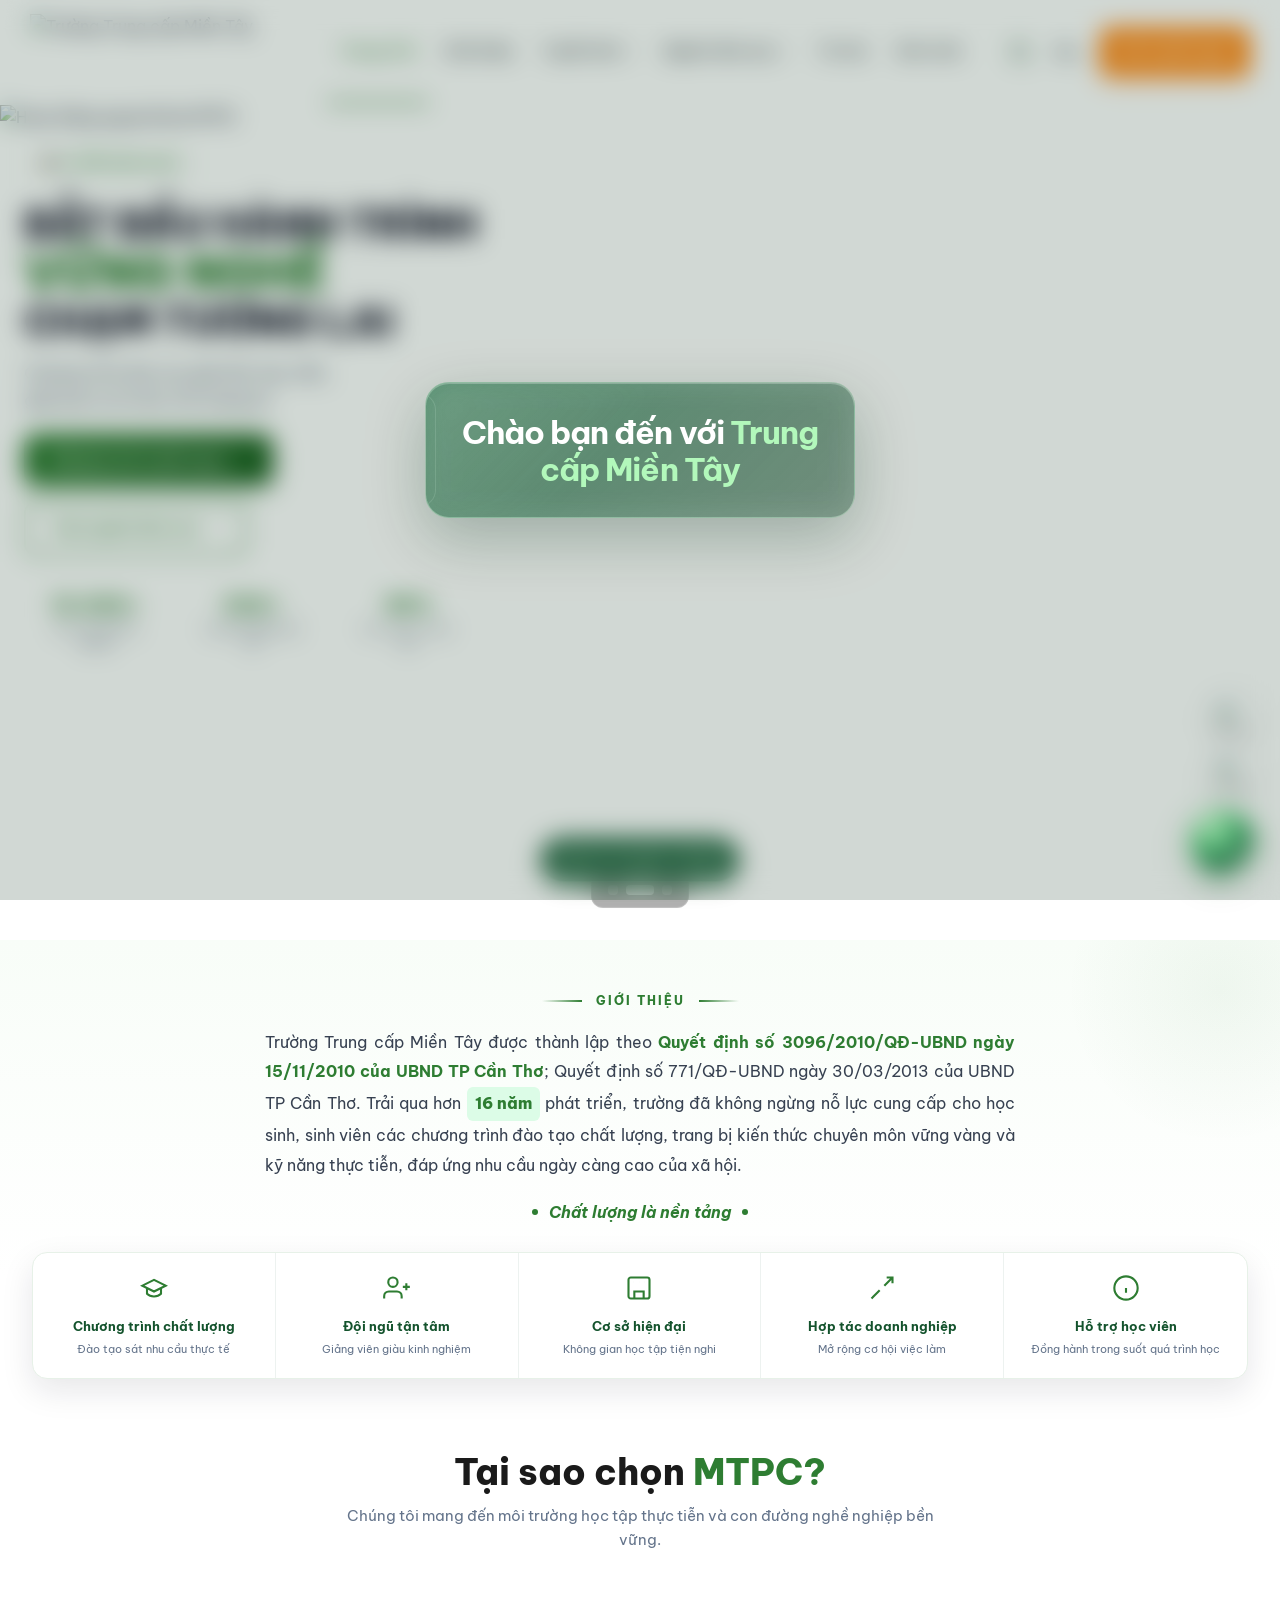
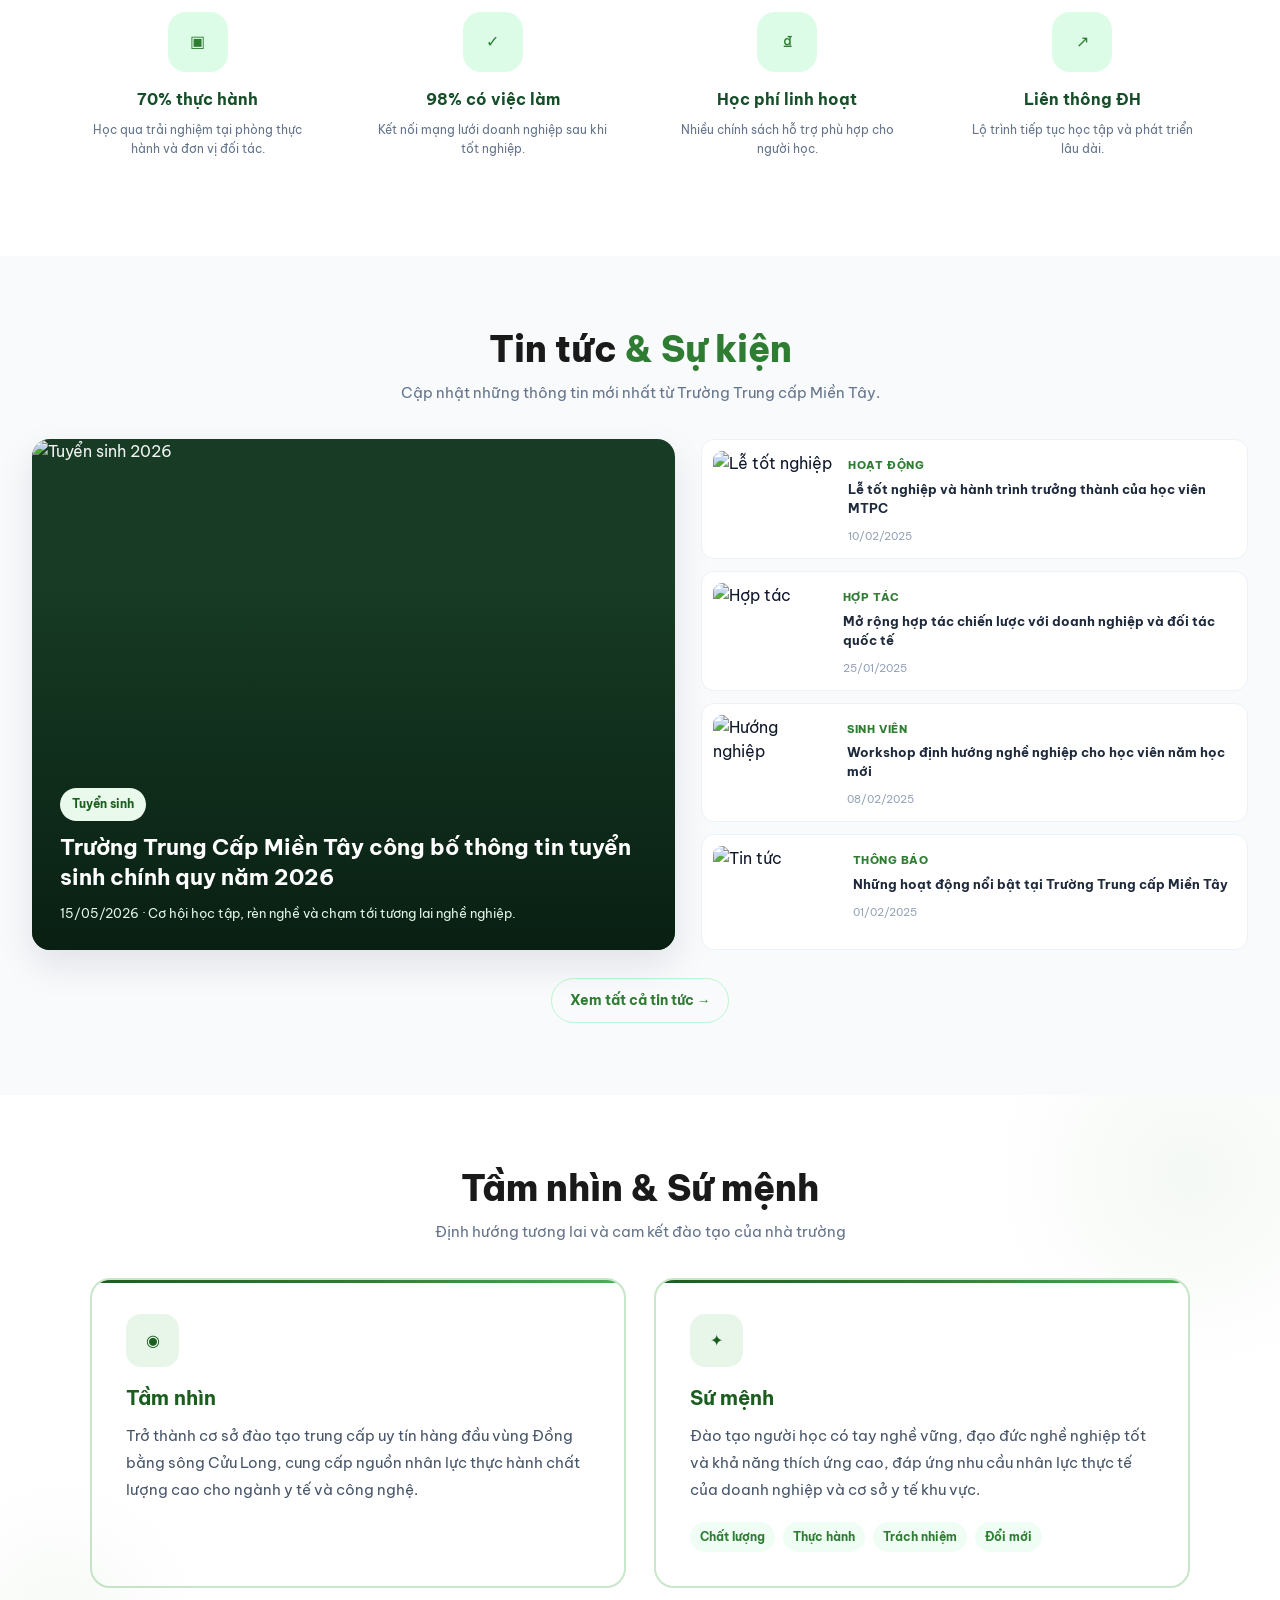
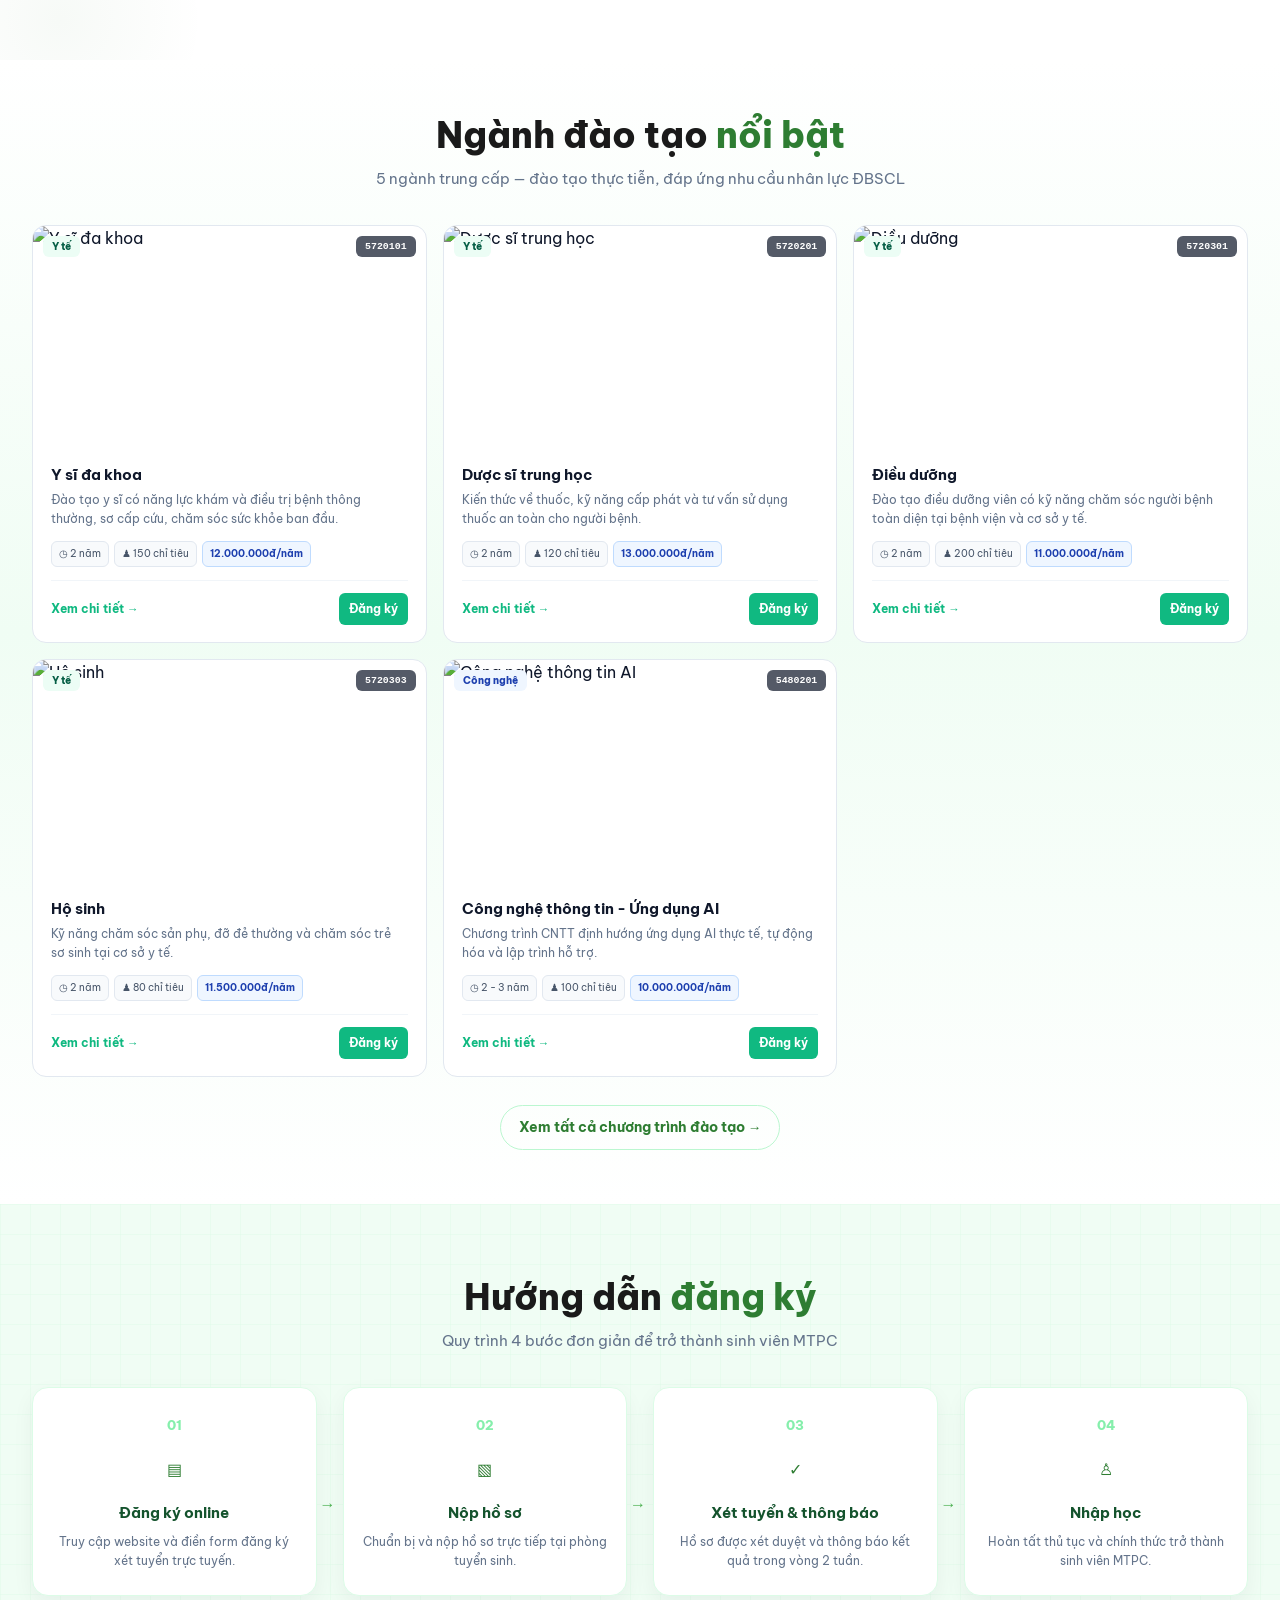
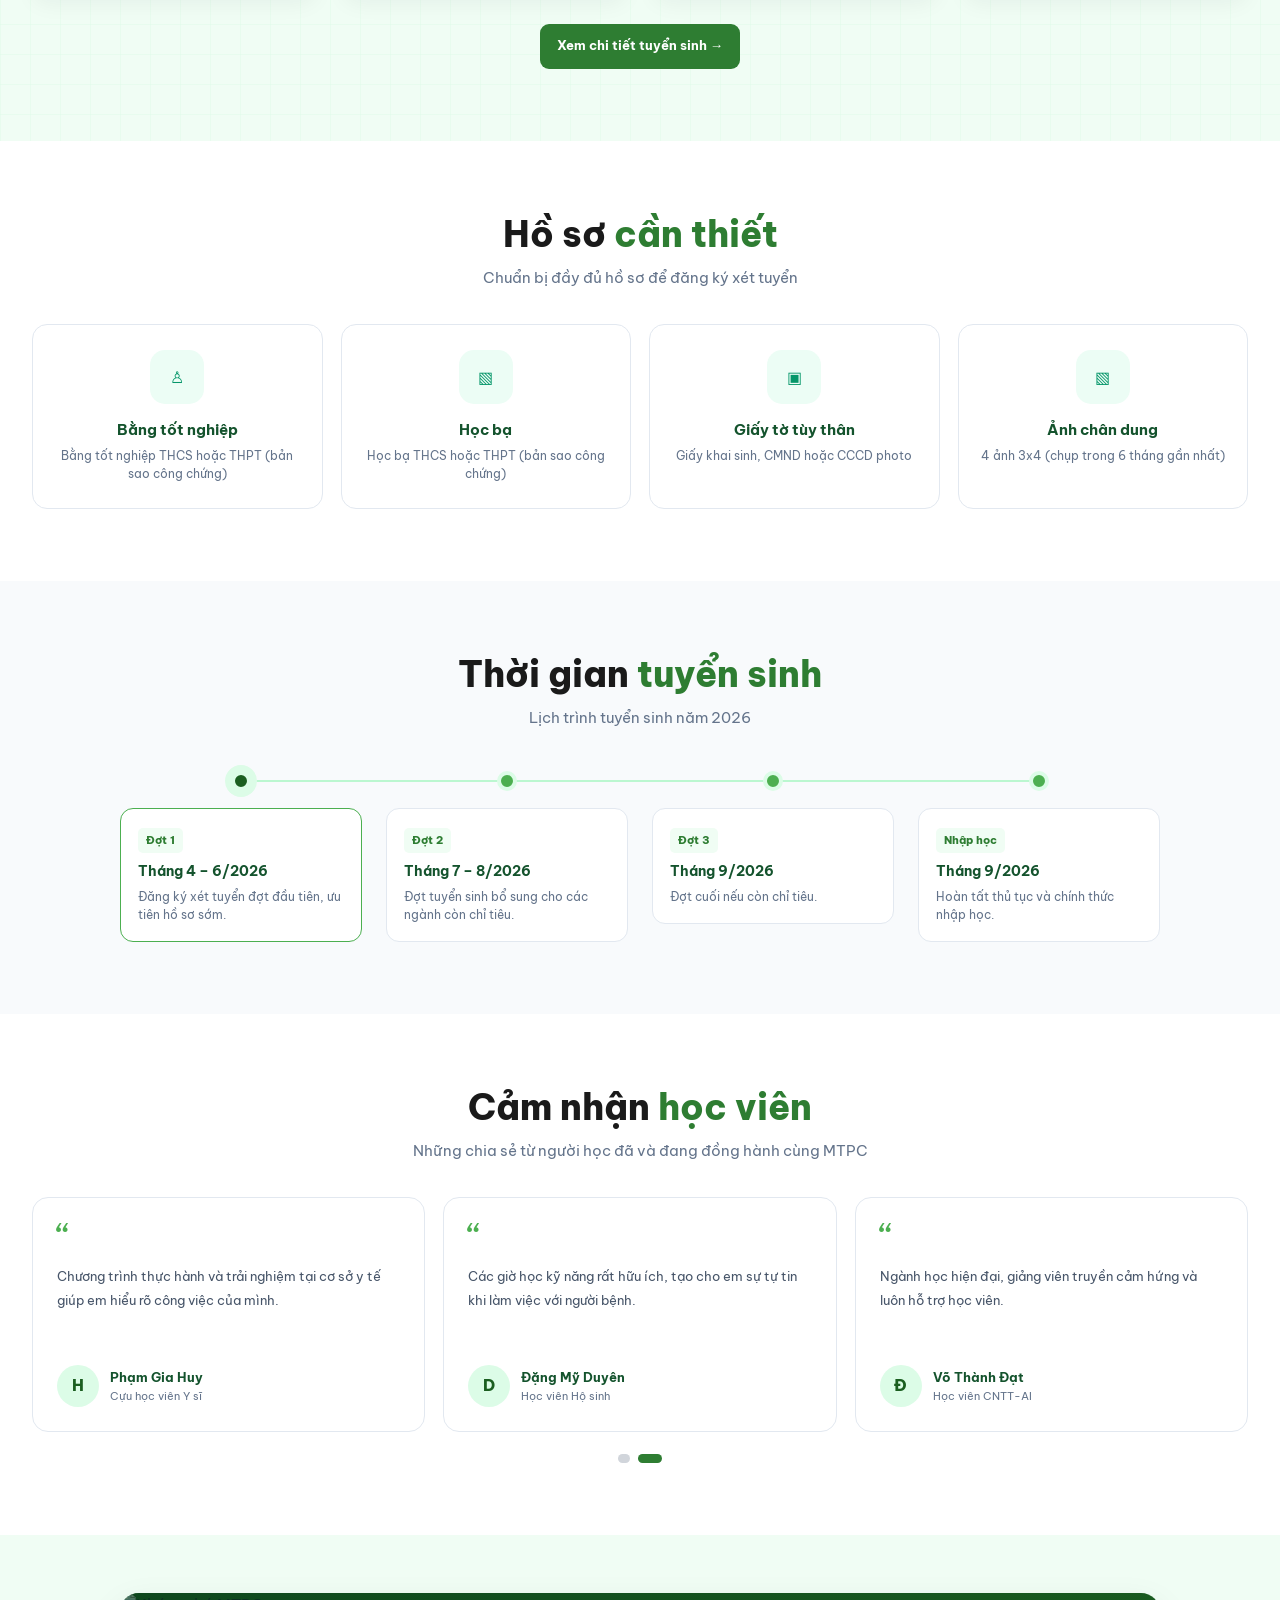
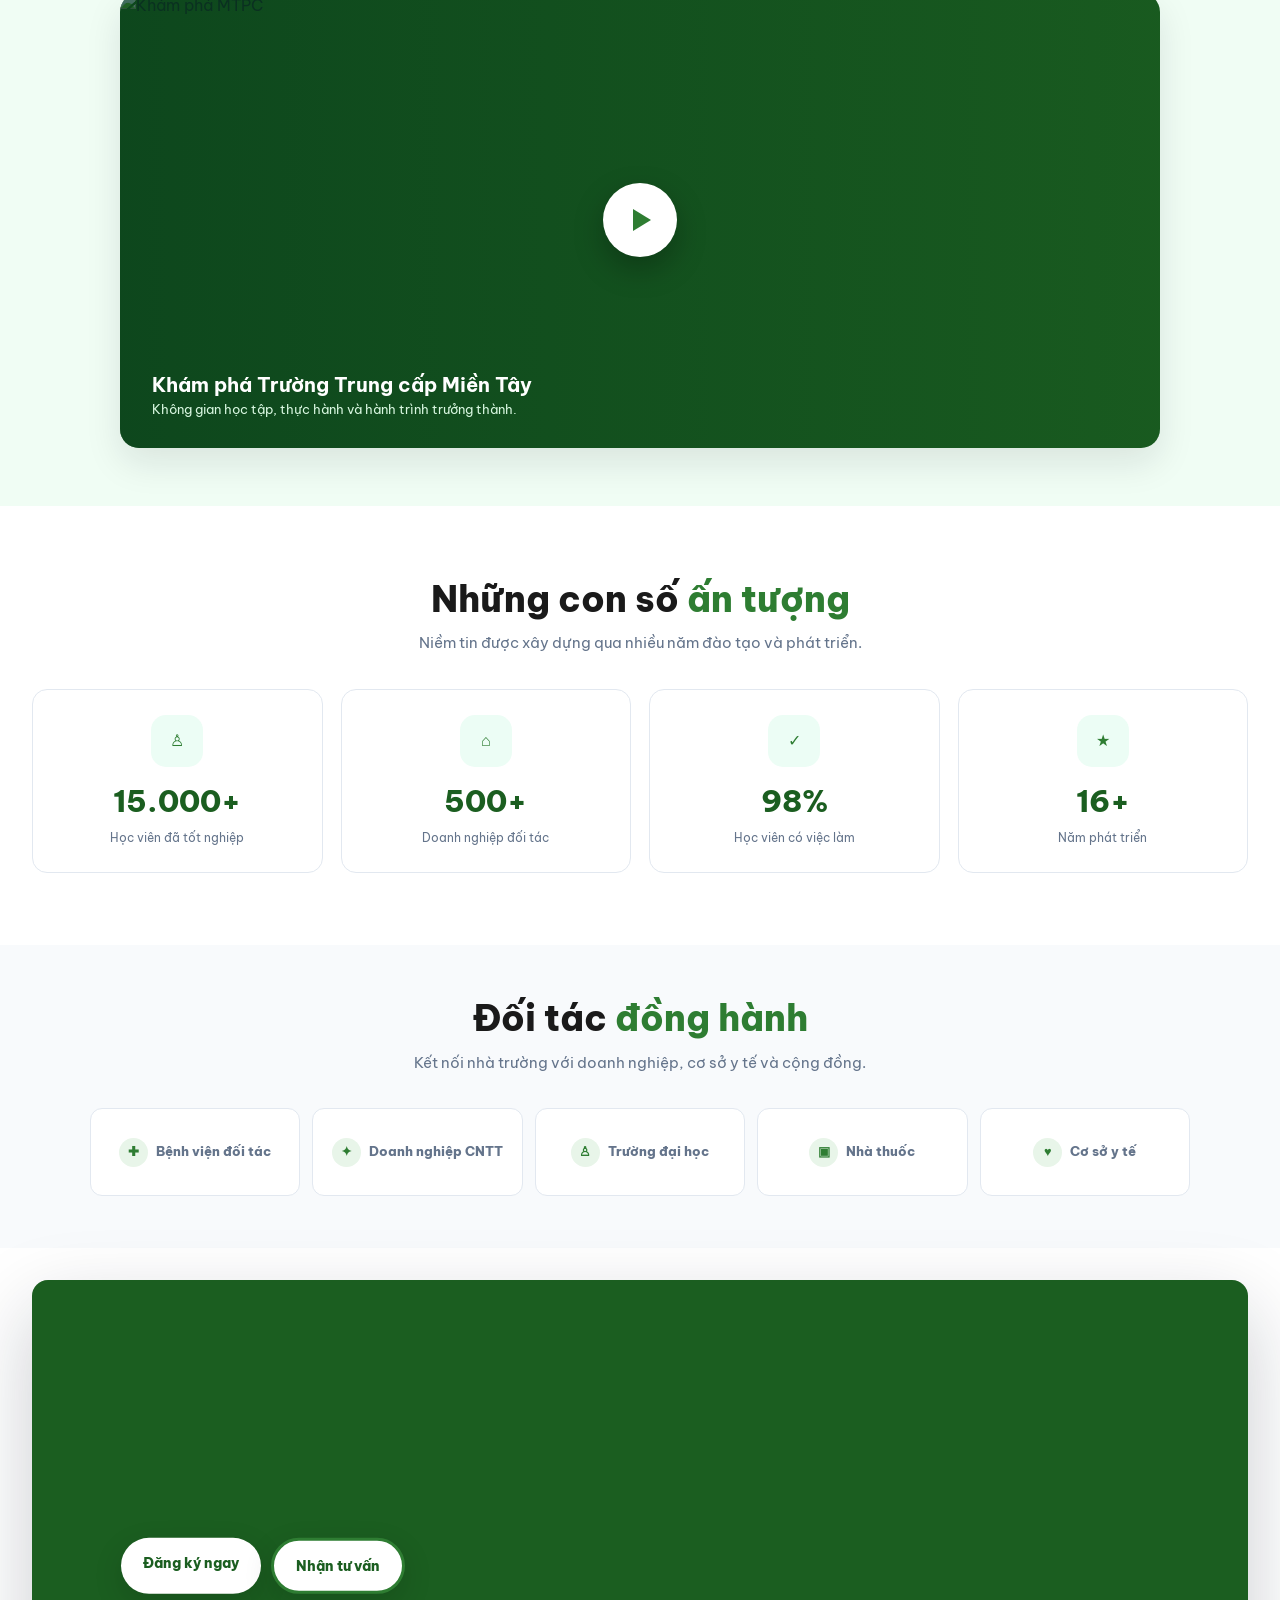
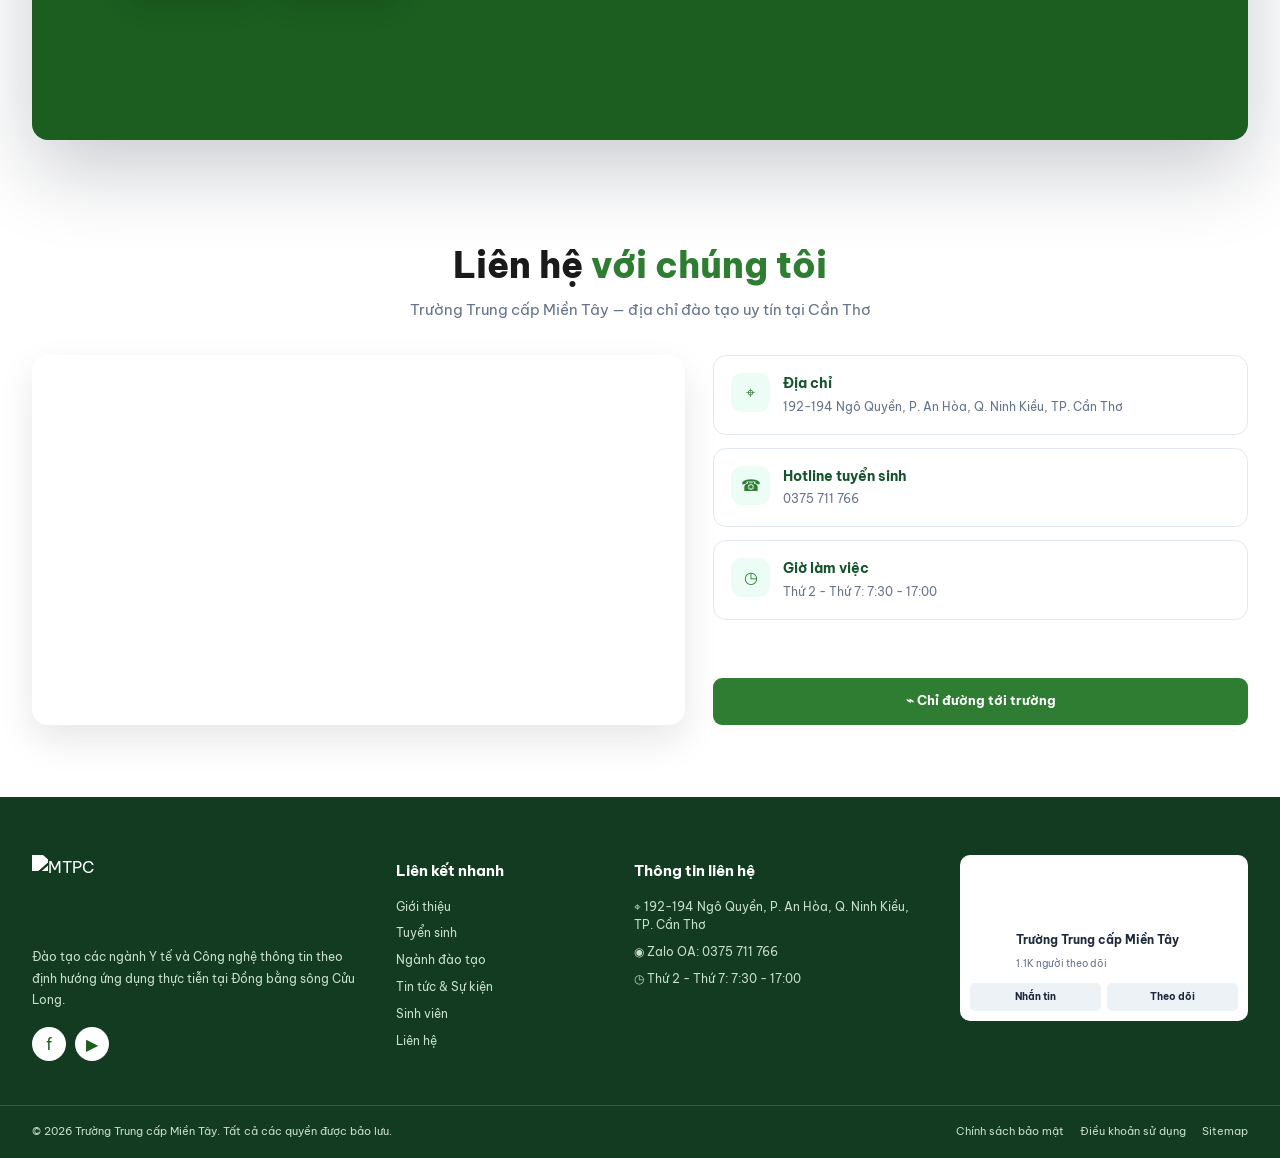
==== index.html @ d987d779 "Refine agent and admin voice orbs" ====
<!doctype html>
<html lang="vi">
<head>
  <meta charset="utf-8">
  <meta name="viewport" content="width=device-width, initial-scale=1">
  <meta name="description" content="Trường Trung cấp Miền Tây - MTPC">
  <title>Trường Trung cấp Miền Tây - MTPC</title>
  <link rel="preconnect" href="https://fonts.googleapis.com">
  <link rel="preconnect" href="https://fonts.gstatic.com" crossorigin>
  <link href="https://fonts.googleapis.com/css2?family=Be+Vietnam+Pro:wght@400;500;600;700;800&family=DM+Sans:wght@400;500;600;700&display=swap" rel="stylesheet">
  <style>
    :root{--primary-green:#2e7d32;--primary-green-dark:#1b5e20;--green-light:#4caf50;--green-pale:#f0fdf4;--orange:#ff8b19;--ink:#0f172a;--text:#334155;--gray:#64748b;--line:#e2e8f0;--white:#fff;--container:1300px;--shadow:0 15px 36px rgba(15,23,42,.10)}
    *{box-sizing:border-box}html{scroll-behavior:smooth}body{margin:0;background:#fff;color:var(--ink);font-family:"Be Vietnam Pro",Arial,sans-serif;line-height:1.55}button,input{font:inherit}button{cursor:pointer}a{color:inherit;text-decoration:none}img{display:block;max-width:100%}.container{max-width:var(--container);width:calc(100% - 64px);margin:auto}.section{padding:72px 0}.section-head{text-align:center;margin:0 auto 34px}.section-head h2{font-size:clamp(1.7rem,3vw,2.25rem);line-height:1.2;margin:0;color:#1a1a1a;font-weight:800}.section-head h2 span{color:var(--primary-green)}.section-head p{margin:10px auto 0;color:var(--gray);font-size:.96rem;max-width:600px}.icon{width:22px;height:22px;display:inline-block;vertical-align:middle}.pill{display:inline-flex;align-items:center;gap:7px;border-radius:999px;font-size:.76rem;font-weight:700;padding:7px 12px}.btn{display:inline-flex;align-items:center;justify-content:center;gap:8px;border:0;border-radius:10px;padding:13px 19px;font-weight:700;transition:.2s}.btn:hover{transform:translateY(-2px)}.btn-primary{background:var(--orange);color:#fff;box-shadow:0 8px 20px rgba(255,139,25,.28)}.btn-white{background:#fff;color:var(--primary-green)}

    /* Header — mirrors Header.tsx */
    .header-modern{position:sticky;top:0;z-index:100;background:rgba(255,255,255,.97);border-bottom:1px solid transparent;transition:.25s}.header-modern.scrolled{box-shadow:0 8px 24px rgba(15,23,42,.08);border-bottom-color:#eef2f7}.header-container{height:104px;max-width:1360px;margin:auto;padding:0 30px;display:flex;align-items:center;justify-content:space-between;gap:24px}.header-logo{width:270px;flex-shrink:0}.header-logo img{width:100%;height:76px;object-fit:contain;object-position:left center}.header-nav{display:flex;align-items:stretch;align-self:stretch;position:relative;gap:2px}.nav-item{position:relative;display:flex;align-items:center}.nav-link{display:flex;align-items:center;gap:5px;height:100%;padding:0 13px;border-bottom:3px solid transparent;color:#263238;font-size:.94rem;font-weight:500}.nav-link:hover,.nav-link.active{color:var(--primary-green);border-bottom-color:var(--primary-green)}.nav-link svg{width:10px}.dropdown{position:absolute;top:88px;left:0;width:240px;padding:8px;background:#fff;border:1px solid #edf2f7;border-radius:12px;box-shadow:var(--shadow);opacity:0;visibility:hidden;transform:translateY(7px);transition:.18s}.nav-item:hover .dropdown{opacity:1;visibility:visible;transform:none}.dropdown a{display:block;padding:10px 12px;border-radius:7px;color:#334155;font-size:.86rem}.dropdown a:hover{background:#f0fdf4;color:var(--primary-green)}.header-actions{display:flex;align-items:center;gap:8px}.icon-btn{width:38px;height:38px;border:0;border-radius:50%;display:grid;place-items:center;background:transparent;color:#164c29}.lang-btn{display:flex;align-items:center;gap:4px;border:0;background:transparent;color:#263238;padding:8px;font-weight:600}.verify-btn{display:inline-flex;padding:14px 18px;border-radius:10px;background:var(--orange);color:white;font-size:.92rem;font-weight:700;box-shadow:0 6px 15px rgba(255,139,25,.2)}.mobile-menu-btn{display:none;border:0;background:#f1f5f9;width:42px;height:42px;border-radius:10px}.mobile-menu{display:none}

    /* Hero — mirrors HeroSection.tsx */
    .hero{height:660px;min-height:620px;position:relative;overflow:hidden;background:#174a2e}.hero-slide{position:absolute;inset:0;opacity:0;visibility:hidden;transition:opacity .7s ease}.hero-slide.active{opacity:1;visibility:visible}.hero-slide img{width:100%;height:100%;object-fit:cover}.hero-slide:after{content:"";position:absolute;inset:0;background:linear-gradient(90deg,rgba(3,41,22,.78) 0%,rgba(13,73,38,.55) 38%,rgba(9,35,20,.12) 72%)}.hero-content{position:relative;z-index:2;height:100%;max-width:1360px;margin:auto;padding:78px 30px;display:flex;align-items:center}.hero-copy{max-width:600px;color:#fff}.hero-badge{background:rgba(255,255,255,.18);border:1px solid rgba(255,255,255,.42);color:white}.hero-copy h1{font-size:clamp(2.4rem,4.4vw,4.1rem);line-height:1.1;margin:18px 0 14px;font-weight:800;letter-spacing:-.04em}.hero-copy h1 em{font-style:normal;color:#a5f3ad}.hero-copy p{font-size:1.04rem;line-height:1.8;margin:0;color:#f0fdf4}.hero-actions{display:flex;gap:12px;flex-wrap:wrap;margin-top:24px}.hero-secondary{border:1px solid rgba(255,255,255,.75);color:#fff;background:rgba(255,255,255,.08)}.hero-programs{position:absolute;z-index:3;right:max(32px,calc((100vw - 1300px)/2));bottom:72px;width:470px;display:grid;grid-template-columns:1fr 1fr;gap:12px}.hero-program{padding:15px;background:rgba(255,255,255,.16);border:1px solid rgba(255,255,255,.37);backdrop-filter:blur(10px);border-radius:14px;color:#fff;transition:.2s}.hero-program:hover{background:rgba(255,255,255,.25);transform:translateY(-3px)}.hero-program h3{margin:5px 0 2px;font-size:.95rem}.hero-program p,.hero-program small{margin:0;display:block;font-size:.72rem;color:#e7fbe8}.hero-program .program-icon{color:#a5f3ad}.hero-program small{margin-top:7px;color:#fff;font-weight:600}.hero-dots{position:absolute;z-index:4;bottom:24px;left:50%;display:flex;gap:9px;transform:translateX(-50%)}.hero-dot{width:28px;height:5px;border:0;border-radius:99px;background:rgba(255,255,255,.5);padding:0}.hero-dot.active{background:white}.hero-slide-2 .hero-copy{max-width:620px}.hero-stats-inline{display:flex;gap:26px;margin-top:28px}.hero-stat strong{display:block;font-size:1.5rem}.hero-stat span{font-size:.75rem;color:#def7e0}.hero-stats-bar{position:absolute;z-index:3;left:50%;bottom:90px;display:flex;transform:translateX(-50%);padding:19px 34px;border:1px solid rgba(255,255,255,.38);border-radius:16px;background:rgba(7,46,24,.48);backdrop-filter:blur(12px);color:white}.hero-stats-bar>div{display:flex;gap:10px;align-items:center;padding:0 25px}.hero-stats-bar strong{font-size:1.3rem;display:block}.hero-stats-bar small{display:block;color:#e3f7e8}.hero-stats-bar svg{color:#a5f3ad;width:31px;height:31px}

    /* Exact home section order */
    .about{position:relative;overflow:hidden;padding:52px 0;background:linear-gradient(#f8fdf8,#fff)}.about:after{content:"";position:absolute;right:-100px;top:-110px;width:320px;height:320px;border-radius:50%;background:radial-gradient(circle,rgba(46,125,50,.055),transparent 68%)}.intro-copy{max-width:900px;margin:auto;position:relative;z-index:1}.eyebrow{display:flex;align-items:center;justify-content:center;gap:14px;margin-bottom:17px;color:var(--primary-green);font-size:.75rem;font-weight:800;letter-spacing:2px;text-transform:uppercase}.eyebrow:before,.eyebrow:after{content:"";width:40px;height:2px;background:linear-gradient(90deg,transparent,var(--primary-green))}.eyebrow:after{transform:scaleX(-1)}.about p{max-width:750px;margin:auto;color:#374151;font-size:.98rem;line-height:1.9;text-align:justify}.about b{color:var(--primary-green)}.about-years{display:inline-flex;padding:2px 8px;border-radius:6px;background:#dcfce7;color:var(--primary-green);font-weight:800}.about-tagline{display:flex;align-items:center;justify-content:center;gap:11px;margin-top:19px;color:var(--primary-green);font-style:italic;font-weight:700}.about-tagline:before,.about-tagline:after{content:"";width:6px;height:6px;border-radius:50%;background:var(--primary-green)}
    .highlights{position:relative;z-index:5;margin-top:-24px;padding:0}.highlight-wrap{display:grid;grid-template-columns:repeat(5,1fr);gap:0;background:#fff;border:1px solid #e7f1e8;border-radius:15px;box-shadow:0 12px 32px rgba(15,23,42,.10);overflow:hidden}.highlight{padding:21px 16px;text-align:center;border-right:1px solid #edf2f0}.highlight:last-child{border:0}.highlight svg{color:var(--primary-green);width:28px;height:28px}.highlight h3{font-size:.84rem;margin:8px 0 3px;color:#14532d}.highlight p{color:#64748b;font-size:.69rem;line-height:1.45;margin:0}
    .why{background:#fff}.why-grid{display:grid;grid-template-columns:repeat(4,1fr);gap:19px;max-width:1160px;margin:auto}.why-card{padding:26px 18px;text-align:center;border-radius:16px;transition:.2s}.why-card:hover{background:#f0fdf4;transform:translateY(-4px)}.why-icon{width:60px;height:60px;margin:0 auto 15px;display:grid;place-items:center;border-radius:18px;background:#dcfce7;color:var(--primary-green)}.why-icon svg{width:31px}.why-card h3{margin:0 0 8px;font-size:1rem;color:#164e2a}.why-card p{margin:0;font-size:.78rem;color:var(--gray)}
    .news{background:#f8fafc}.news-grid{display:grid;grid-template-columns:1.08fr .92fr;gap:26px}.featured-news{position:relative;min-height:408px;overflow:hidden;border-radius:18px;background:#183d25;color:#fff;box-shadow:var(--shadow)}.featured-news img{width:100%;height:100%;object-fit:cover;position:absolute;inset:0}.featured-news:after{content:"";position:absolute;inset:0;background:linear-gradient(0deg,rgba(7,28,17,.9),rgba(7,28,17,.05) 72%)}.featured-copy{position:absolute;z-index:2;left:28px;right:28px;bottom:26px}.featured-copy .pill{background:#e9f9eb;color:#1b5e20}.featured-copy h3{font-size:1.35rem;line-height:1.38;margin:12px 0}.featured-copy p{font-size:.8rem;color:#e2f5e5;margin:0}.news-list{display:flex;flex-direction:column;gap:12px}.news-row{display:flex;gap:14px;padding:11px;background:#fff;border:1px solid #edf2f7;border-radius:13px;transition:.2s}.news-row:hover{border-color:#bbf7d0;box-shadow:0 8px 18px rgba(15,23,42,.06)}.news-row img{width:126px;height:92px;object-fit:cover;border-radius:9px}.news-row .type{font-size:.68rem;font-weight:800;color:var(--primary-green);text-transform:uppercase;letter-spacing:.05em}.news-row h3{font-size:.82rem;line-height:1.45;margin:4px 0;color:#1e293b}.news-row time{font-size:.68rem;color:#94a3b8}.view-all{display:flex;justify-content:center;margin-top:28px}.view-all a{border:1px solid #bbf7d0;border-radius:999px;padding:11px 18px;color:var(--primary-green);font-size:.85rem;font-weight:700}
    .vision{position:relative;overflow:hidden;background:#fff}.vision:before,.vision:after{content:"";position:absolute;border-radius:50%;pointer-events:none}.vision:before{width:420px;height:420px;right:-120px;top:-130px;background:radial-gradient(circle,rgba(46,125,50,.05),transparent 68%)}.vision:after{width:300px;height:300px;left:-90px;bottom:-110px;background:radial-gradient(circle,rgba(46,125,50,.04),transparent 68%)}.vision-grid{position:relative;display:grid;grid-template-columns:1fr 1fr;gap:28px;max-width:1100px;margin:auto}.vision-card{position:relative;border:2px solid #c8e6c9;border-radius:20px;padding:34px;background:white;overflow:hidden;transition:.2s}.vision-card:hover{box-shadow:0 0 0 4px rgba(76,175,80,.12),0 8px 24px rgba(46,125,50,.1);transform:translateY(-3px)}.vision-card:before{content:"";position:absolute;left:0;right:0;top:0;height:3px;background:linear-gradient(90deg,#1b5e20,#2e7d32,#4caf50)}.vision-card .vision-icon{display:grid;place-items:center;width:53px;height:53px;border-radius:15px;background:#e8f5e9;color:#1b5e20}.vision-card h3{font-size:1.28rem;margin:15px 0 9px;color:#1b5e20}.vision-card p{margin:0;color:#475569;font-size:.91rem;line-height:1.85}.core-values{display:flex;flex-wrap:wrap;gap:8px;margin-top:18px}.core-values span{border-radius:99px;padding:6px 10px;background:#f0fdf4;color:#2e7d32;font-size:.73rem;font-weight:700}
    .programs{padding:54px 0;background:linear-gradient(180deg,#fff,#f0fdf4 50%,#fff)}.program-grid{display:grid;grid-template-columns:repeat(3,1fr);gap:16px}.program-card{display:flex;flex-direction:column;overflow:hidden;border:1px solid #e2e8f0;border-radius:14px;background:#fff;transition:.25s}.program-card:hover{transform:translateY(-3px);border-color:#10b98166;box-shadow:0 12px 32px rgba(16,185,129,.07)}.program-image{position:relative;aspect-ratio:16/9;overflow:hidden}.program-image img{height:100%;width:100%;object-fit:cover;transition:.5s}.program-card:hover .program-image img{transform:scale(1.05)}.program-badge,.program-code{position:absolute;top:10px;padding:3px 9px;border-radius:6px;font-size:.62rem;font-weight:800}.program-badge{left:10px;background:#ecfdf5;color:#065f46}.program-code{right:10px;background:#0f172ab5;color:#fff;font-family:monospace}.program-body{display:flex;flex-direction:column;flex:1;padding:17px 18px}.program-body h3{margin:0 0 6px;font-size:.96rem;line-height:1.4;color:#0f172a}.program-body p{margin:0 0 12px;color:#64748b;font-size:.76rem;line-height:1.55}.program-meta{display:flex;flex-wrap:wrap;gap:5px;margin-top:auto}.program-meta span{padding:4px 7px;border:1px solid #e2e8f0;border-radius:6px;background:#f8fafc;color:#475569;font-size:.65rem}.program-meta span:last-child{background:#eff6ff;border-color:#bfdbfe;color:#1e40af;font-weight:700}.program-links{display:flex;justify-content:space-between;align-items:center;margin-top:13px;padding-top:12px;border-top:1px solid #f1f5f9;font-size:.72rem;font-weight:700}.program-links a:first-child{color:#10b981}.program-links a:last-child{background:#10b981;color:white;padding:7px 10px;border-radius:6px}
    .admission{position:relative;overflow:hidden;background:#f0fdf4}.admission:before{content:"";position:absolute;inset:0;opacity:.36;background-image:linear-gradient(#bbf7d066 1px,transparent 1px),linear-gradient(90deg,#bbf7d066 1px,transparent 1px);background-size:30px 30px}.admission .container{position:relative}.steps-grid{display:grid;grid-template-columns:repeat(4,1fr);gap:26px}.step-wrap{position:relative}.step{height:100%;padding:24px 18px;text-align:center;border-radius:16px;background:white;border:1px solid #dcfce7;box-shadow:0 8px 22px rgba(15,23,42,.05)}.step-number{display:inline-block;color:#86efac;font-size:.8rem;font-weight:800}.step-icon{margin:10px auto;width:45px;height:45px;display:grid;place-items:center;color:#2e7d32}.step-icon svg{width:35px}.step h3{font-size:.91rem;color:#14532d;margin:9px 0}.step p{font-size:.74rem;line-height:1.6;color:#64748b;margin:0}.step-arrow{position:absolute;right:-21px;top:50%;z-index:2;color:#4caf50;width:18px}.admission-cta{text-align:center;margin-top:28px}.admission-cta a{display:inline-flex;align-items:center;gap:8px;padding:12px 17px;border-radius:9px;background:#2e7d32;color:#fff;font-size:.84rem;font-weight:700}
    .documents{background:#fff}.doc-grid{display:grid;grid-template-columns:repeat(4,1fr);gap:18px}.doc-card{padding:25px 19px;text-align:center;border:1px solid #e2e8f0;border-radius:15px;background:#fff;transition:.2s}.doc-card:hover{transform:translateY(-4px);box-shadow:var(--shadow);border-color:#86efac}.doc-icon{display:grid;place-items:center;width:54px;height:54px;margin:0 auto 14px;border-radius:15px;background:#ecfdf5;color:#059669}.doc-icon svg{width:30px}.doc-card h3{margin:0 0 6px;color:#14532d;font-size:.93rem}.doc-card p{margin:0;color:#64748b;font-size:.73rem;line-height:1.55}
    .timeline{background:#f8fafc}.timeline-list{max-width:1040px;margin:auto;position:relative;display:grid;grid-template-columns:repeat(4,1fr);gap:24px}.timeline-list:before{content:"";position:absolute;left:11%;right:11%;top:16px;height:2px;background:#bbf7d0}.timeline-item{position:relative;padding-top:44px}.timeline-dot{position:absolute;top:7px;left:50%;width:20px;height:20px;transform:translateX(-50%);border:4px solid #dcfce7;border-radius:50%;background:#4caf50}.timeline-card{padding:17px;border-radius:13px;background:white;border:1px solid #e2e8f0}.timeline-card:hover{border-color:#86efac}.timeline-label{display:inline-block;padding:4px 8px;border-radius:5px;background:#f0fdf4;color:#2e7d32;font-size:.67rem;font-weight:800}.timeline-card h3{margin:8px 0 6px;font-size:.86rem;color:#14532d}.timeline-card p{margin:0;font-size:.72rem;color:#64748b}.timeline-item.active .timeline-dot{background:#1b5e20;box-shadow:0 0 0 6px #dcfce7}.timeline-item.active .timeline-card{border-color:#4caf50}
    .testimonials{background:#fff}.testi-grid{display:grid;grid-template-columns:repeat(3,1fr);gap:18px}.testimonial{display:flex;flex-direction:column;min-height:235px;padding:24px;border:1px solid #e2e8f0;border-radius:16px;background:#fff}.quote{color:#4caf50;font-size:2.3rem;line-height:.8}.testimonial p{margin:14px 0 20px;color:#475569;font-size:.83rem;line-height:1.75}.person{margin-top:auto;display:flex;align-items:center;gap:11px}.avatar{display:grid;place-items:center;width:42px;height:42px;border-radius:50%;background:#dcfce7;color:#1b5e20;font-weight:800}.person b,.person span{display:block}.person b{font-size:.82rem;color:#14532d}.person span{font-size:.68rem;color:#64748b}.carousel-dots{display:flex;justify-content:center;gap:8px;margin-top:22px}.carousel-dots button{width:9px;height:9px;border:0;border-radius:9px;background:#d1d5db}.carousel-dots button.active{width:24px;background:#2e7d32}
    .video-section{padding:58px 0;background:#f0fdf4}.video-card{position:relative;overflow:hidden;max-width:1040px;margin:auto;border-radius:19px;aspect-ratio:16/7;background:#1b5e20;box-shadow:var(--shadow)}.video-card img{width:100%;height:100%;object-fit:cover;opacity:.8}.video-card:after{content:"";position:absolute;inset:0;background:linear-gradient(90deg,rgba(5,57,27,.62),rgba(5,57,27,.1))}.play-button{position:absolute;z-index:2;left:50%;top:50%;display:grid;place-items:center;width:74px;height:74px;transform:translate(-50%,-50%);border:0;border-radius:50%;background:#fff;color:#2e7d32;box-shadow:0 12px 30px #0004}.play-button:after{content:"";margin-left:4px;border-left:18px solid currentColor;border-top:11px solid transparent;border-bottom:11px solid transparent}.video-caption{position:absolute;z-index:2;left:32px;bottom:27px;color:#fff}.video-caption b{font-size:1.25rem}.video-caption span{display:block;font-size:.83rem;color:#d8f7e0}
    .stats{background:#fff}.stats-grid{display:grid;grid-template-columns:repeat(4,1fr);gap:18px}.stat-card{padding:25px 19px;border:1px solid #e2e8f0;border-radius:15px;background:#fff;text-align:center;transition:.2s}.stat-card:hover{transform:translateY(-4px);box-shadow:var(--shadow)}.stat-icon{display:grid;place-items:center;width:52px;height:52px;margin:0 auto 11px;border-radius:15px;background:#ecfdf5;color:#2e7d32}.stat-icon svg{width:29px}.stat-number{font-size:1.9rem;font-weight:800;color:#1b5e20}.stat-label{font-size:.78rem;color:#64748b;margin-top:3px}.partners{padding:52px 0;background:#f8fafc}.partner-row{display:grid;grid-template-columns:repeat(5,1fr);gap:12px;max-width:1100px;margin:auto}.partner{display:flex;align-items:center;justify-content:center;min-height:88px;padding:15px;border:1px solid #e2e8f0;border-radius:12px;background:#fff;color:#64748b;font-size:.8rem;font-weight:800;text-align:center}.partner .mini-logo{display:grid;place-items:center;width:29px;height:29px;margin-right:8px;border-radius:50%;background:#e8f5e9;color:#2e7d32}
    .cta{padding:32px 0;background:white}.cta-panel{position:relative;overflow:hidden;min-height:460px;border-radius:16px;background:#1b5e20 url('mtpc-assets/cta.png') center/cover no-repeat;box-shadow:0 30px 80px rgba(15,23,42,.22)}.cta-panel:after{content:"";position:absolute;inset:0;background:linear-gradient(90deg,rgba(27,94,32,.18),rgba(27,94,32,.02))}.cta-actions{position:absolute;z-index:2;left:19%;top:62%;display:flex;gap:10px;transform:translate(-50%,-50%)}.cta-actions a{padding:14px 22px;border-radius:999px;background:#fff;color:#1b5e20;font-size:.9rem;font-weight:800;box-shadow:0 10px 30px rgba(0,0,0,.14)}.cta-actions a:last-child{border:3px solid #2e7d32}
    .map-section{background:#fff}.map-grid{display:grid;grid-template-columns:1.1fr .9fr;gap:28px;align-items:stretch}.map-frame{overflow:hidden;min-height:370px;border-radius:16px;box-shadow:var(--shadow)}.map-frame iframe{display:block;width:100%;height:100%;border:0}.map-info{display:flex;flex-direction:column;gap:13px}.map-info-card{display:flex;align-items:flex-start;gap:13px;padding:17px;border:1px solid #e2e8f0;border-radius:13px;transition:.2s}.map-info-card:hover{border-color:#86efac;box-shadow:0 8px 20px rgba(15,23,42,.05)}.map-info-icon{display:grid;place-items:center;flex:none;width:39px;height:39px;border-radius:11px;background:#ecfdf5;color:#2e7d32}.map-info-icon svg{width:21px}.map-info h4{margin:0 0 3px;color:#14532d;font-size:.87rem}.map-info p{margin:0;color:#64748b;font-size:.76rem}.direction-btn{margin-top:auto;display:flex;align-items:center;justify-content:center;gap:7px;padding:13px;border-radius:9px;background:#2e7d32;color:white;font-size:.84rem;font-weight:700}
    .footer{background:#123b22;color:#c7dec9}.footer-main{padding:58px 0 44px}.footer-grid{display:grid;grid-template-columns:1.3fr .8fr 1.15fr 1.15fr;gap:38px}.footer-logo img{width:270px;height:78px;object-fit:contain;object-position:left center;filter:brightness(0) invert(1)}.footer p{font-size:.78rem;line-height:1.75}.footer h3{color:#fff;font-size:.94rem;margin:4px 0 15px}.footer ul{margin:0;padding:0;list-style:none}.footer li{margin:8px 0;font-size:.76rem}.footer li a:hover{color:#86efac}.footer-socials{display:flex;gap:9px;margin-top:16px}.footer-socials a{display:grid;place-items:center;width:34px;height:34px;border-radius:50%;background:#fff;color:#1b5e20}.fb-card{overflow:hidden;border-radius:10px;background:#fff;color:#1e293b}.fb-banner{height:66px;background:url('mtpc-assets/fb_banner.webp') center/cover}.fb-body{padding:10px}.fb-profile{display:flex;gap:8px;align-items:center}.fb-avatar{width:38px;height:38px;border-radius:50%;background:url('mtpc-assets/fb_avt.webp') center/cover}.fb-profile b{display:block;font-size:.73rem}.fb-profile span{font-size:.61rem;color:#64748b}.fb-buttons{display:flex;gap:6px;margin-top:9px}.fb-buttons a{flex:1;padding:6px 3px;text-align:center;border-radius:5px;background:#edf2f7;font-size:.65rem;font-weight:700}.footer-bottom{border-top:1px solid rgba(255,255,255,.15);padding:17px 0}.footer-bottom .container{display:flex;justify-content:space-between;gap:15px;font-size:.7rem}.footer-bottom a{margin-left:16px}
    /* Next chatbot UI replacing the old portfolio orb */
    .chat-bubble{position:fixed;right:24px;bottom:24px;z-index:1000;display:grid;place-items:center;width:60px;height:60px;border:0;border-radius:50%;background:linear-gradient(135deg,#2e7d32,#1b5e20);color:white;box-shadow:0 4px 20px rgba(46,125,50,.4)}.chat-bubble:before{content:"";position:absolute;inset:0;z-index:-1;border-radius:50%;background:#2e7d32;animation:pulse 2s infinite}.chat-bubble.open:before{animation:none}.chat-bubble svg{width:28px}.chat-window{position:fixed;z-index:999;right:24px;bottom:100px;display:flex;flex-direction:column;width:380px;max-width:calc(100vw - 48px);height:520px;max-height:calc(100vh - 140px);overflow:hidden;border-radius:16px;background:#fff;box-shadow:0 8px 32px rgba(0,0,0,.15);opacity:0;visibility:hidden;transform:translateY(20px) scale(.95);transition:.25s}.chat-window.open{opacity:1;visibility:visible;transform:none}.chat-header{display:flex;align-items:center;justify-content:space-between;padding:16px 20px;background:linear-gradient(135deg,#2e7d32,#1b5e20);color:white}.chat-head-info{display:flex;align-items:center;gap:12px}.chat-avatar{display:grid;place-items:center;width:40px;height:40px;border-radius:50%;background:rgba(255,255,255,.2)}.chat-avatar svg{width:24px}.chat-header h3{margin:0;font-size:.95rem}.chat-header p{margin:2px 0 0;font-size:.72rem}.online-dot{display:inline-block;width:8px;height:8px;margin-right:5px;border-radius:50%;background:#4ade80}.chat-head-actions{display:flex;gap:6px}.chat-head-actions button{display:grid;place-items:center;width:30px;height:30px;border:0;border-radius:8px;background:rgba(255,255,255,.2);color:#fff}.chat-head-actions svg{width:17px}.chat-body{flex:1;display:flex;flex-direction:column;gap:16px;overflow:auto;padding:20px;background:#f8f9fa}.chat-message{display:flex;flex-direction:column;max-width:85%;animation:message-in .25s}.chat-message.bot{align-self:flex-start}.chat-message.user{align-self:flex-end}.message-content{padding:12px 16px;border-radius:16px 16px 16px 4px;background:white;color:#0f172a;box-shadow:0 2px 8px rgba(0,0,0,.08);font-size:.87rem;line-height:1.5;white-space:pre-wrap}.user .message-content{border-radius:16px 16px 4px 16px;background:linear-gradient(135deg,#2e7d32,#1b5e20);color:white}.message-time{margin-top:4px;padding:0 4px;color:#94a3b8;font-size:.66rem}.user .message-time{text-align:right}.message-sources{display:flex;flex-wrap:wrap;gap:5px;margin-top:7px}.message-sources a{max-width:100%;overflow:hidden;text-overflow:ellipsis;white-space:nowrap;border:1px solid #bbf7d0;border-radius:999px;background:#f0fdf4;color:#166534;padding:4px 7px;font-size:.64rem;font-weight:700}.chat-footer{padding:16px;background:#fff;border-top:1px solid rgba(0,0,0,.08)}.chat-input-wrap{display:flex;align-items:center;gap:10px;padding:7px 7px 7px 18px;border:1px solid rgba(0,0,0,.08);border-radius:24px;background:#f8f9fa}.chat-input-wrap:focus-within{border-color:#2e7d32;box-shadow:0 0 0 3px rgba(46,125,50,.1)}.chat-input{flex:1;min-width:0;border:0;outline:0;background:transparent;color:#0f172a;font-size:.88rem}.chat-send{display:grid;place-items:center;flex:none;width:40px;height:40px;border:0;border-radius:50%;background:linear-gradient(135deg,#2e7d32,#1b5e20);color:#fff}.chat-send:disabled{opacity:.5}.chat-send svg{width:19px}.typing{display:flex;gap:4px;padding:5px 0}.typing span{width:6px;height:6px;border-radius:50%;background:#94a3b8;animation:bounce 1.4s infinite}.typing span:nth-child(2){animation-delay:.16s}.typing span:nth-child(3){animation-delay:.32s}
    .floating-social{position:fixed;right:24px;bottom:104px;z-index:800;display:flex;flex-direction:column;gap:10px}.social-float{display:grid;place-items:center;width:47px;height:47px;border-radius:50%;background:#fff;box-shadow:0 4px 16px rgba(0,0,0,.16)}.social-float img{width:28px;height:28px;object-fit:contain}.scroll-top{position:fixed;right:24px;bottom:176px;z-index:800;display:none;width:42px;height:42px;border:0;border-radius:50%;background:#1b5e20;color:#fff;box-shadow:0 4px 16px rgba(0,0,0,.16)}.scroll-top.visible{display:grid;place-items:center}.search-modal{position:fixed;inset:0;z-index:1100;display:none;align-items:flex-start;justify-content:center;padding:12vh 16px;background:rgba(15,23,42,.5)}.search-modal.open{display:flex}.search-panel{width:min(700px,100%);overflow:hidden;border-radius:16px;background:white;box-shadow:0 22px 60px rgba(0,0,0,.22)}.search-field{display:flex;align-items:center;gap:10px;padding:17px;border-bottom:1px solid #e2e8f0}.search-field svg{width:21px;color:#64748b}.search-field input{flex:1;border:0;outline:0;font-size:1rem}.search-field button{border:0;border-radius:6px;background:#edf2f7;color:#64748b;padding:6px 9px;font-size:.72rem}.search-results{padding:22px}.suggest-title{margin:0 0 10px;color:#64748b;font-size:.78rem}.search-tags{display:flex;flex-wrap:wrap;gap:8px}.search-tags button{border:1px solid #bbf7d0;border-radius:99px;background:#f0fdf4;color:#166534;padding:7px 11px;font-size:.78rem}
    @keyframes pulse{0%,100%{transform:scale(1);opacity:.5}50%{transform:scale(1.3);opacity:0}}@keyframes message-in{from{opacity:0;transform:translateY(8px)}to{opacity:1;transform:none}}@keyframes bounce{0%,80%,100%{transform:scale(0)}40%{transform:scale(1)}}
    @media(max-width:1100px){.header-logo{width:215px}.nav-link{padding:0 8px;font-size:.84rem}.hero-programs{right:28px;width:390px}.highlight{padding:17px 9px}.footer-grid{grid-template-columns:1.2fr .8fr 1fr}.footer-grid>div:last-child{display:none}}
    @media(max-width:900px){.container{width:calc(100% - 36px)}.header-container{height:78px;padding:0 18px}.header-logo{width:205px}.header-logo img{height:63px}.header-nav,.lang-btn,.verify-btn{display:none}.mobile-menu-btn{display:block}.mobile-menu.open{display:block;position:absolute;left:0;right:0;top:78px;padding:12px 18px;background:white;border-bottom:1px solid #e2e8f0;box-shadow:0 10px 20px rgba(15,23,42,.08)}.mobile-menu a{display:block;padding:12px;border-radius:8px;font-size:.9rem}.mobile-menu a:hover{background:#f0fdf4;color:#2e7d32}.hero{height:630px}.hero-copy{max-width:540px}.hero-programs{display:none}.hero-stats-bar{width:calc(100% - 36px);justify-content:center}.hero-stats-bar>div{padding:0 13px}.highlight-wrap{grid-template-columns:repeat(3,1fr)}.highlight:nth-child(3){border-right:0}.highlight:nth-child(-n+3){border-bottom:1px solid #edf2f0}.why-grid,.doc-grid,.stats-grid{grid-template-columns:repeat(2,1fr)}.news-grid,.vision-grid,.map-grid{grid-template-columns:1fr}.program-grid{grid-template-columns:repeat(2,1fr)}.steps-grid{grid-template-columns:repeat(2,1fr)}.step-arrow{display:none}.timeline-list{grid-template-columns:repeat(2,1fr)}.timeline-list:before{display:none}.timeline-dot{left:20px;transform:none}.timeline-item{padding-top:42px}.testi-grid{grid-template-columns:1fr 1fr}.partner-row{grid-template-columns:repeat(3,1fr)}.cta-panel{min-height:390px}.cta-actions{left:25%;top:67%}.footer-grid{grid-template-columns:1.4fr 1fr 1fr}.footer-grid>div:last-child{display:block}}
    @media(max-width:600px){.container{width:calc(100% - 28px)}.section{padding:52px 0}.header-logo{width:190px}.header-actions .icon-btn{width:34px}.hero{min-height:590px;height:610px}.hero-content{padding:54px 22px;align-items:flex-start}.hero-copy h1{font-size:2.35rem;margin-top:15px}.hero-copy p{font-size:.89rem}.hero-actions .btn{padding:11px 13px;font-size:.79rem}.hero-stats-inline{gap:12px;flex-wrap:wrap}.hero-stats-bar{bottom:60px;padding:13px 5px}.hero-stats-bar>div{gap:5px;padding:0 7px}.hero-stats-bar>div:nth-of-type(2),.hero-stats-bar>div:nth-of-type(3){border-left:1px solid #ffffff44}.hero-stats-bar svg{width:22px}.hero-stats-bar strong{font-size:.95rem}.hero-stats-bar small{font-size:.58rem}.about{padding:42px 0}.about p{text-align:left;font-size:.9rem}.highlight-wrap{grid-template-columns:1fr 1fr}.highlight:nth-child(3){border-right:1px solid #edf2f0}.highlight:nth-child(-n+4){border-bottom:1px solid #edf2f0}.highlight:last-child{grid-column:1/3}.why-grid,.program-grid,.doc-grid,.stats-grid,.testi-grid,.steps-grid{grid-template-columns:1fr}.news-row img{width:104px;height:80px}.featured-news{min-height:340px}.vision-card{padding:26px}.timeline-list{grid-template-columns:1fr}.partner-row{grid-template-columns:1fr 1fr}.video-card{aspect-ratio:16/10}.cta{padding:16px 0}.cta-panel{min-height:300px}.cta-actions{left:42%;top:69%;gap:6px}.cta-actions a{padding:10px 12px;font-size:.72rem}.footer-grid{grid-template-columns:1fr 1fr;gap:24px}.footer-grid>div:first-child{grid-column:1/3}.footer-bottom .container{display:block}.footer-bottom div{margin-top:7px}.footer-bottom a{margin:0 13px 0 0}.floating-social{right:16px;bottom:91px}.social-float{width:43px;height:43px}.chat-bubble{right:16px;bottom:16px;width:54px;height:54px}.chat-window{right:16px;bottom:86px;width:calc(100vw - 32px);height:calc(100vh - 116px)}.scroll-top{right:16px;bottom:150px}}
    /* HeroSection.tsx — CSS ported from globals.css, kept last to override the earlier scaffold */
    .hero{height:calc(100vh - 65px);min-height:350px;max-height:900px;background:#fff}
    .hero-slide:after{display:none}.hero-slide img{object-fit:cover}.hero-content{position:absolute;z-index:100;inset:0;display:block;width:100%;height:100%;max-width:none;margin:0;padding:0;pointer-events:none}.hero-copy{position:absolute;top:0;left:5%;max-width:520px;padding-top:2.5rem;color:inherit;animation:heroCardFadeIn .8s ease-out;pointer-events:auto}.hero-badge{display:inline-block;margin:0 0 1.25rem;padding:.5rem 1rem;border:1px solid rgba(46,125,50,.15);border-radius:999px;background:rgba(255,255,255,.9);backdrop-filter:blur(10px);color:#2e7d32;font-size:.8rem;font-weight:600}.hero-copy h1{margin:0 0 1rem;color:#1a1a2e;font-size:3rem;font-weight:900;line-height:1.1;letter-spacing:normal;text-shadow:0 2px 8px rgba(0,0,0,.08)}.hero-copy h1 em{color:#2e7d32;font-size:3.5rem}.hero-copy p{margin:0 0 1.75rem;padding:1rem 1.25rem;border-left:3px solid #2e7d32;border-radius:12px;background:rgba(255,255,255,.85);backdrop-filter:blur(8px);color:#334155;font-size:1rem;line-height:1.7}.hero-actions{gap:1rem;margin:0}.hero-actions .btn{padding:.85rem 1.75rem;border-radius:12px;font-size:.95rem;font-weight:600}.hero-actions .btn-primary{background:linear-gradient(135deg,#2e7d32,#1b5e20);box-shadow:0 4px 15px rgba(46,125,50,.35)}.hero-actions .hero-secondary{border:2px solid #2e7d32;background:rgba(255,255,255,.9);backdrop-filter:blur(8px);color:#2e7d32}.hero-actions .hero-secondary:hover{background:#2e7d32;color:#fff}.hero-programs{position:absolute;z-index:20;top:30%;right:5%;bottom:auto;display:grid;width:auto;transform:translateY(-50%);gap:.75rem;animation:heroCardsFadeIn .8s ease-out .3s both}.hero-program{display:flex;min-width:170px;flex-direction:column;padding:1.25rem;border:1px solid rgba(255,255,255,.7);border-radius:16px;background:rgba(255,255,255,.85);backdrop-filter:blur(12px);box-shadow:0 8px 32px rgba(0,0,0,.12),0 2px 8px rgba(0,0,0,.06);color:#1a1a2e}.hero-program:hover{border-color:rgba(46,125,50,.2);background:rgba(255,255,255,.92);box-shadow:0 12px 40px rgba(46,125,50,.15),inset 0 1px 0 rgba(255,255,255,.8);transform:translateY(-4px)}.hero-program .program-icon{display:grid;place-items:center;width:44px;height:44px;margin-bottom:.75rem;border-radius:12px;background:linear-gradient(135deg,#2e7d32,#4caf50);box-shadow:0 4px 12px rgba(46,125,50,.3);color:#fff;font-size:1.3rem}.hero-program h3{margin:0 0 .25rem;color:#1a1a2e;font-size:.95rem}.hero-program p{margin:0 0 .5rem;color:#64748b;font-size:.75rem;line-height:1.4}.hero-program small{display:inline-flex;align-items:center;width:max-content;margin:0;padding:.3rem .6rem;border:1px solid rgba(46,125,50,.15);border-radius:8px;background:rgba(46,125,50,.08);color:#2e7d32;font-size:.7rem;font-weight:600}.hero-dots{z-index:110;bottom:2rem;gap:.5rem;padding:.75rem 1rem;border:1px solid rgba(255,255,255,.2);border-radius:12px;background:rgba(0,0,0,.3);backdrop-filter:blur(20px)}.hero-dot{width:10px;height:10px;border-radius:4px;background:rgba(255,255,255,.4);transition:.3s}.hero-dot.active{width:28px;border-radius:4px;background:#fff}
    .hero-content[data-slide="1"]{max-width:480px}.hero-content[data-slide="1"] .hero-copy h1{font-size:2.5rem}.hero-content[data-slide="1"] .hero-copy h1 em{font-size:3rem}.hero-content[data-slide="1"] .hero-copy p{margin-bottom:1.25rem;padding:0;border:0;background:transparent;backdrop-filter:none}.hero-stats-inline{display:flex;gap:.75rem;margin-top:1.5rem}.hero-stats-inline .hero-stat{flex:1;padding:.75rem 1rem;border:1px solid rgba(255,255,255,.5);border-radius:12px;background:rgba(255,255,255,.7);backdrop-filter:blur(12px);text-align:center}.hero-stats-inline .hero-stat strong{display:block;color:#2e7d32;font-size:1.35rem;line-height:1.2}.hero-stats-inline .hero-stat span{display:block;margin-top:.2rem;color:#475569;font-size:.7rem;line-height:1.3}.hero-stats-bar{z-index:100;bottom:2rem;gap:1.5rem;padding:1rem 2rem;border:1px solid rgba(255,255,255,.7);border-radius:16px;background:rgba(255,255,255,.85);backdrop-filter:blur(14px);box-shadow:0 8px 32px rgba(0,0,0,.12);color:#1a1a2e;animation:heroStatsFadeIn .8s ease-out}.hero-stats-bar>div{gap:.75rem;padding:0}.hero-stats-bar>div+div{border-left:1px solid rgba(0,0,0,.1);padding-left:1.5rem}.hero-stats-bar svg{width:40px;height:40px;padding:9px;border-radius:10px;background:#ecfdf5;color:#2e7d32}.hero-stats-bar strong{color:#2e7d32;font-size:1.25rem;line-height:1.2}.hero-stats-bar small{color:#475569;font-size:.7rem;line-height:1.3}
    @keyframes heroCardFadeIn{from{opacity:0;transform:translateY(-20px) translateX(-20px)}to{opacity:1;transform:translate(0)}}@keyframes heroCardsFadeIn{from{opacity:0;transform:translateY(-50%) translateX(20px)}to{opacity:1;transform:translateY(-50%)}}@keyframes heroStatsFadeIn{from{opacity:0;transform:translateX(-50%) translateY(20px)}to{opacity:1;transform:translateX(-50%)}}
    @media(max-width:1200px){.hero-programs{right:2%;gap:.5rem}.hero-program{min-width:155px;padding:1rem}.hero-program .program-icon{width:38px;height:38px}}@media(max-width:1024px){.hero-programs{display:none}.hero-copy{left:5%;max-width:400px;padding-top:2%}.hero-copy h1{font-size:2.25rem}.hero-copy h1 em{font-size:2.75rem}}@media(max-width:768px){.hero-copy{top:2%;left:1rem;right:1rem;max-width:none;padding-top:0}.hero-copy h1,.hero-content[data-slide="1"] .hero-copy h1{font-size:1.75rem}.hero-copy h1 em,.hero-content[data-slide="1"] .hero-copy h1 em{font-size:2rem}.hero-copy p{padding:.75rem 1rem;font-size:.875rem}.hero-actions{flex-direction:column}.hero-actions .btn{justify-content:center;padding:.75rem 1.25rem;font-size:.875rem}.hero-stats-inline{gap:1rem}.hero-stats-inline .hero-stat strong{font-size:1.25rem}.hero-stats-inline .hero-stat span{font-size:.6rem}.hero-stats-bar{right:1rem;bottom:1rem;left:1rem;flex-direction:column;gap:.75rem;padding:.875rem 1.25rem;transform:none;pointer-events:auto}.hero-stats-bar>div{width:100%}.hero-stats-bar>div+div{border-left:0;padding-left:0}.hero-dots{bottom:1rem}}
    /* Nhi: a calm admissions guide, not a neon/cyber orb. */
    .chat-bubble.nhi-orb{display:block;width:76px;height:76px;overflow:visible;border:3px solid rgba(255,255,255,.96);background:radial-gradient(circle at 34% 27%,#f5fff6 0 13%,#dff7e4 14% 30%,#54b66c 31% 55%,#176a37 56% 100%);box-shadow:0 10px 28px rgba(18,95,49,.34),0 0 0 5px rgba(44,130,69,.16);isolation:isolate;transition:transform .2s ease,box-shadow .2s ease}.chat-bubble.nhi-orb:hover{transform:translateY(-3px) scale(1.03);box-shadow:0 15px 32px rgba(18,95,49,.42),0 0 0 7px rgba(44,130,69,.13)}.chat-bubble.nhi-orb:before{display:none}.nhi-orb:after{content:"";position:absolute;z-index:-1;inset:-13px;border:1px solid rgba(92,184,107,.42);border-radius:50%;animation:nhiHalo 2.8s ease-out infinite}.nhi-orb-rings{position:absolute;inset:6px;border:1px solid rgba(255,255,255,.56);border-radius:50%;box-shadow:inset 0 0 0 5px rgba(255,255,255,.1)}.nhi-orb-core{position:absolute;inset:15px;display:grid;place-items:center;border:2px solid rgba(255,255,255,.9);border-radius:50%;background:#fff;box-shadow:0 3px 10px rgba(0,77,32,.22);transition:.2s}.nhi-orb-letter{display:grid;place-items:center;width:30px;height:30px;border-radius:10px;background:linear-gradient(145deg,#2f8d4b,#126536);color:#fff;font-family:Georgia,serif;font-size:1.28rem;font-weight:800;line-height:1;box-shadow:0 2px 4px rgba(12,81,40,.25)}.nhi-orb-spark{position:absolute;top:-4px;right:-5px;color:#fbbf24;font-size:15px;text-shadow:0 1px 3px rgba(0,0,0,.2)}.nhi-orb-label{position:absolute;top:50%;right:88px;display:flex;min-width:146px;flex-direction:column;align-items:flex-start;transform:translateY(-50%);padding:9px 13px;border:1px solid #d7ead9;border-radius:14px;background:rgba(255,255,255,.96);box-shadow:0 7px 20px rgba(20,61,36,.14);color:#155d31;text-align:left;white-space:nowrap;transition:.18s}.nhi-orb-label:after{content:"";position:absolute;right:-6px;top:50%;width:11px;height:11px;transform:translateY(-50%) rotate(45deg);border-top:1px solid #d7ead9;border-right:1px solid #d7ead9;background:#fff}.nhi-orb-label strong{position:relative;z-index:1;font-size:.82rem;line-height:1.1}.nhi-orb-label small{position:relative;z-index:1;margin-top:3px;color:#63836b;font-size:.62rem;font-weight:600}.nhi-orb-close{position:absolute;inset:0;display:grid;place-items:center;opacity:0;color:#fff;font-size:2rem;font-weight:300;line-height:1;transform:scale(.6);transition:.18s}.nhi-orb.open{background:linear-gradient(145deg,#227a40,#0d4c29)}.nhi-orb.open .nhi-orb-core,.nhi-orb.open .nhi-orb-rings,.nhi-orb.open .nhi-orb-label{opacity:0;transform:scale(.7)}.nhi-orb.open .nhi-orb-label{transform:translateY(-50%) scale(.7)}.nhi-orb.open .nhi-orb-close{opacity:1;transform:scale(1)}.chat-avatar.chat-avatar-nhi{position:relative;overflow:hidden;border:2px solid rgba(255,255,255,.7);background:radial-gradient(circle at 34% 28%,#fff 0 19%,#c8f3d2 20% 42%,#2d914b 43% 100%);box-shadow:0 2px 8px rgba(0,0,0,.14)}.chat-avatar-nhi span{display:grid;place-items:center;width:23px;height:23px;border-radius:8px;background:#fff;color:#1d783c;font-family:Georgia,serif;font-size:1rem;font-weight:800}.chat-avatar-nhi:after{content:"";position:absolute;right:1px;bottom:1px;width:8px;height:8px;border:2px solid #1c6d36;border-radius:50%;background:#86efac}.chat-header{background:linear-gradient(135deg,#247a40,#125b31)}@keyframes nhiHalo{0%{transform:scale(.86);opacity:.55}75%,100%{transform:scale(1.18);opacity:0}}@media(max-width:600px){.chat-bubble.nhi-orb{right:16px;bottom:16px;width:62px;height:62px}.nhi-orb-core{inset:12px}.nhi-orb-label{display:none}.nhi-orb:after{inset:-10px}}
    .chat-avatar{position:relative;overflow:hidden;border:2px solid rgba(255,255,255,.7);background:radial-gradient(circle at 34% 28%,#fff 0 19%,#c8f3d2 20% 42%,#2d914b 43% 100%);box-shadow:0 2px 8px rgba(0,0,0,.14)}.chat-avatar svg{display:none}.chat-avatar:before{content:"N";display:grid;place-items:center;width:23px;height:23px;border-radius:8px;background:#fff;color:#1d783c;font-family:Georgia,serif;font-size:1rem;font-weight:800}.chat-avatar:after{content:"";position:absolute;right:1px;bottom:1px;width:8px;height:8px;border:2px solid #1c6d36;border-radius:50%;background:#86efac}
    /* AI-first arrival: Nhi opens the school experience before becoming a companion orb. */
    .ai-welcome{position:fixed;z-index:1300;inset:0;display:grid;place-items:center;overflow:auto;padding:28px 18px;background:radial-gradient(circle at 50% 38%,rgba(239,255,239,.31),rgba(5,45,24,.74) 64%,rgba(3,24,13,.88));backdrop-filter:blur(7px);transition:opacity .45s ease,visibility .45s ease}.ai-welcome.is-hidden{opacity:0;visibility:hidden;pointer-events:none}.ai-welcome-card{position:relative;width:min(610px,100%);padding:34px 34px 28px;border:1px solid rgba(220,255,224,.38);border-radius:30px;background:linear-gradient(145deg,rgba(242,255,244,.19),rgba(18,93,48,.3));box-shadow:0 28px 85px rgba(0,0,0,.34),inset 0 1px 0 rgba(255,255,255,.3);color:#fff;text-align:center}.ai-welcome-card:before{content:"";position:absolute;inset:10px;border:1px solid rgba(220,255,224,.15);border-radius:22px;pointer-events:none}.ai-welcome-eyebrow{display:flex;align-items:center;justify-content:center;gap:8px;margin:0 0 9px;color:#c6f6d0;font-size:.7rem;font-weight:800;letter-spacing:.16em;text-transform:uppercase}.ai-welcome-eyebrow i{width:7px;height:7px;border-radius:50%;background:#9df5aa;box-shadow:0 0 12px #9df5aa}.ai-orb-stage{position:relative;display:grid;place-items:center;width:156px;height:156px;margin:0 auto 18px}.ai-orb-stage:before,.ai-orb-stage:after{content:"";position:absolute;border:1px solid rgba(183,250,189,.55);border-radius:50%;animation:welcomeOrbit 6s linear infinite}.ai-orb-stage:before{inset:-15px;border-left-color:transparent;border-bottom-color:transparent}.ai-orb-stage:after{inset:-31px;border-top-color:transparent;border-right-color:transparent;animation-direction:reverse;animation-duration:8s}.ai-orb{position:relative;display:grid;place-items:center;width:126px;height:126px;border:2px solid rgba(255,255,255,.85);border-radius:50%;background:radial-gradient(circle at 33% 27%,#fff 0 8%,#c9ffd3 10% 22%,#64c77a 24% 45%,#1c7b42 47% 66%,#083d22 100%);box-shadow:inset -12px -16px 24px rgba(0,46,20,.28),inset 8px 7px 17px rgba(255,255,255,.25),0 0 0 9px rgba(126,229,139,.13),0 0 38px rgba(91,233,120,.7);animation:orbBreath 3.3s ease-in-out infinite}.ai-orb:before{content:"";position:absolute;inset:16px;border:1px solid rgba(255,255,255,.58);border-radius:50%}.ai-orb:after{content:"";position:absolute;top:21px;left:28px;width:32px;height:15px;border-radius:50%;background:rgba(255,255,255,.72);filter:blur(2px);transform:rotate(-25deg)}.ai-orb-mark{position:relative;z-index:1;display:grid;place-items:center;width:54px;height:54px;border:2px solid rgba(255,255,255,.78);border-radius:18px;background:rgba(255,255,255,.91);box-shadow:0 5px 13px rgba(0,64,28,.23);color:#19723a;font-family:Georgia,serif;font-size:2rem;font-weight:800}.ai-welcome h2{position:relative;margin:0;color:#fff;font-size:clamp(1.55rem,3.6vw,2.15rem);line-height:1.2}.ai-welcome-lead{position:relative;max-width:470px;margin:11px auto 20px;color:#e4f9e8;font-size:.95rem;line-height:1.65}.ai-welcome-form{position:relative;display:flex;gap:8px;padding:7px 7px 7px 17px;border:1px solid rgba(207,255,213,.48);border-radius:18px;background:rgba(2,44,21,.59);box-shadow:inset 0 1px 0 rgba(255,255,255,.12)}.ai-welcome-form input{flex:1;min-width:0;border:0;outline:0;background:transparent;color:#fff;font-size:.93rem}.ai-welcome-form input::placeholder{color:#c8e5cf}.ai-welcome-send{display:grid;place-items:center;flex:none;width:43px;height:43px;border:0;border-radius:13px;background:#f8b92c;color:#174b28;box-shadow:0 4px 14px rgba(0,0,0,.18);font-size:1.05rem;font-weight:900}.ai-welcome-suggestions{position:relative;display:flex;flex-wrap:wrap;justify-content:center;gap:8px;margin:15px 0}.ai-welcome-suggestions button,.ai-welcome-skip{border:1px solid rgba(214,255,220,.35);border-radius:999px;background:rgba(255,255,255,.12);color:#fff;padding:8px 11px;font-size:.73rem;font-weight:650;transition:.2s}.ai-welcome-suggestions button:hover{background:rgba(255,255,255,.23);transform:translateY(-1px)}.ai-welcome-skip{position:relative;border:0;background:transparent;color:#d4efda;text-decoration:underline;text-underline-offset:4px;font-size:.75rem}.ai-welcome-note{position:relative;margin:12px 0 0;color:#c9e8d0;font-size:.66rem}.ai-welcome-note span{color:#fff;font-weight:700}@keyframes welcomeOrbit{to{transform:rotate(360deg)}}@keyframes orbBreath{0%,100%{transform:translateY(0) scale(1)}50%{transform:translateY(-4px) scale(1.025)}}@media(max-width:600px){.ai-welcome{padding:18px 14px}.ai-welcome-card{padding:27px 20px 22px;border-radius:24px}.ai-orb-stage{width:130px;height:130px;margin-bottom:14px}.ai-orb{width:106px;height:106px}.ai-orb-mark{width:46px;height:46px;font-size:1.7rem}.ai-welcome-lead{font-size:.86rem}.ai-welcome-suggestions{gap:6px}.ai-welcome-suggestions button{padding:7px 9px;font-size:.68rem}}
    /* Portfolio-inspired liquid orb, recolored for MTPC. */
    .ai-orb-stage{width:196px;height:196px;margin:0 auto 20px}.ai-orb-stage:before,.ai-orb-stage:after{display:none}.ai-orb{position:relative;display:block;width:154px;height:154px;border:0;border-radius:50%;background:transparent;box-shadow:none;animation:none}.ai-orb:before,.ai-orb:after{display:none}.ai-orb-field{position:absolute;inset:5%;overflow:hidden;border:1px solid rgba(140,244,158,.73);border-radius:48% 52% 46% 54%;background:rgba(4,41,20,.83);box-shadow:0 0 20px rgba(105,242,132,.66),0 0 64px rgba(19,130,62,.46),inset 0 0 29px rgba(111,246,141,.25);animation:mtpcOrbBreathe 3.1s ease-in-out infinite}.ai-orb-blob{position:absolute;width:76%;height:76%;border-radius:50%;filter:blur(13px);mix-blend-mode:screen;opacity:.88;animation:mtpcBlobDrift 7s ease-in-out infinite alternate}.ai-orb-blob:nth-child(1){top:-19%;left:7%;background:radial-gradient(circle at 60% 60%,rgba(189,255,194,.95),transparent 70%);animation-delay:-1.4s}.ai-orb-blob:nth-child(2){right:-20%;bottom:-12%;background:radial-gradient(circle at 40% 35%,rgba(34,197,94,.95),transparent 68%);animation-duration:9s;animation-delay:-4.1s}.ai-orb-blob:nth-child(3){bottom:-24%;left:-15%;background:radial-gradient(circle at 60% 35%,rgba(250,204,21,.48),transparent 68%);animation-duration:8s;animation-delay:-2.7s}.ai-orb-rings{position:absolute;inset:-4px;z-index:2;pointer-events:none}.ai-orb-ring{position:absolute;inset:0;border:1px solid rgba(146,245,163,.65);border-radius:50%;opacity:.36;transform:scale(.82);animation:mtpcIdleRing 4.8s ease-in-out infinite}.ai-orb-ring:nth-child(2){border-color:rgba(34,197,94,.63);animation-delay:1.2s}.ai-orb-ring:nth-child(3){border-style:dashed;border-color:rgba(187,247,208,.55);animation-delay:2.4s}.ai-orb-particles{position:absolute;inset:-16%;z-index:3;pointer-events:none;animation:mtpcOrbit 16s linear infinite}.ai-orb-particle{position:absolute;inset:10% 0;border:1px solid transparent;border-radius:50%;border-top-color:rgba(163,255,181,.92);border-bottom-color:rgba(34,197,94,.2);opacity:.68;filter:drop-shadow(0 0 5px rgba(137,255,157,.75));transform:rotate(var(--angle)) scaleY(.58);animation:mtpcArcPulse var(--arc-speed) ease-in-out infinite}.ai-orb-particle:after{position:absolute;top:-2px;right:9%;width:25px;height:3px;border-radius:50%;background:linear-gradient(90deg,transparent,#effff1 42%,#78ee8b);box-shadow:0 0 8px #78ee8b,0 0 15px rgba(40,202,80,.7);content:"";transform:rotate(-10deg)}.ai-orb-particle:nth-child(2){inset:-2% 18%;border-top-color:rgba(74,222,128,.82);border-bottom-color:rgba(74,222,128,.32);transform:rotate(var(--angle)) scaleY(.72);animation-delay:-1.8s}.ai-orb-particle:nth-child(3){inset:16% -8%;border-top-color:rgba(250,204,21,.7);border-left-color:rgba(250,204,21,.65);transform:rotate(var(--angle)) scaleY(.46);animation-delay:-3.2s}.ai-orb-eq{position:absolute;inset:40% 28%;z-index:5;display:flex;align-items:center;justify-content:center;gap:3px}.ai-eq-bar{width:3px;height:10px;border-radius:3px;background:linear-gradient(to top,#1f9d47,#c8ffd0);box-shadow:0 0 7px #a6f9b1;transform-origin:center;animation:mtpcBars 1.5s ease-in-out infinite}.ai-eq-bar:nth-child(2){height:16px;animation-delay:-.2s}.ai-eq-bar:nth-child(3){height:25px;animation-delay:-.5s}.ai-eq-bar:nth-child(4){height:30px;animation-delay:-.7s}.ai-eq-bar:nth-child(5){height:25px;animation-delay:-.4s}.ai-eq-bar:nth-child(6){height:16px;animation-delay:-.15s}.ai-orb-core{position:absolute;z-index:4;inset:32%;border:1px solid rgba(255,255,255,.88);border-radius:50%;background:radial-gradient(circle at 35% 30%,#fff 0 6%,#d7ffe0 12%,#58dd77 38%,#075a2a 72%);box-shadow:0 0 13px rgba(255,255,255,.9),0 0 31px rgba(100,246,132,.95),inset -7px -7px 13px rgba(0,35,15,.8);animation:mtpcCore 2.6s ease-in-out infinite}.ai-orb-mark{display:none}@keyframes mtpcBlobDrift{0%{transform:translate(-8%,8%) scale(.92) rotate(-8deg)}100%{transform:translate(12%,-10%) scale(1.12) rotate(12deg)}}@keyframes mtpcOrbBreathe{0%,100%{transform:scale(.98)}50%{transform:scale(1.05)}}@keyframes mtpcOrbit{to{transform:rotate(360deg)}}@keyframes mtpcArcPulse{0%,100%{opacity:.28;filter:brightness(.82) drop-shadow(0 0 4px rgba(120,255,145,.46))}50%{opacity:.95;filter:brightness(1.3) drop-shadow(0 0 9px rgba(120,255,145,.94))}}@keyframes mtpcIdleRing{0%,100%{opacity:.18;transform:scale(.82)}50%{opacity:.58;transform:scale(1.13)}}@keyframes mtpcBars{0%,100%{transform:scaleY(.35);opacity:.5}50%{transform:scaleY(1);opacity:1}}@keyframes mtpcCore{0%,100%{transform:scale(.94);filter:brightness(.95)}50%{transform:scale(1.09);filter:brightness(1.2)}}@media(max-width:600px){.ai-orb-stage{width:160px;height:160px}.ai-orb{width:126px;height:126px}.ai-orb-core{inset:31%}}
    /* Voice-first focus mode: no visible chat, only the living orb. */
    .chat-window,.chat-bubble{display:none!important}.ai-welcome{background:radial-gradient(circle at 50% 44%,rgba(210,255,218,.2),rgba(4,43,21,.75) 61%,rgba(2,22,11,.91));backdrop-filter:blur(10px)}.ai-welcome-card{width:min(440px,100%);padding:38px 26px 24px;border:0;border-radius:34px;background:radial-gradient(circle at 50% 34%,rgba(184,255,194,.14),rgba(4,47,23,.32) 57%,rgba(3,25,13,.52));box-shadow:none}.ai-welcome-card:before{inset:0;border-color:rgba(218,255,221,.25);border-radius:34px}.ai-welcome h2,.ai-welcome-lead,.ai-welcome-form,.ai-welcome-suggestions,.ai-welcome-note{display:none}.ai-welcome-eyebrow{margin:0 0 21px;color:#e6ffea;font-size:.68rem;letter-spacing:.18em}.ai-welcome-eyebrow i{background:#8effa1;box-shadow:0 0 13px #8effa1}.ai-orb-stage{width:248px;height:248px;margin:0 auto 8px;cursor:pointer;outline:none;--voice-level:0}.ai-orb-stage:focus-visible{border-radius:50%;box-shadow:0 0 0 4px rgba(219,255,223,.7)}.ai-orb{width:186px;height:186px;transition:transform .2s ease}.ai-orb-stage:hover .ai-orb{transform:scale(1.035)}.ai-welcome-skip{display:inline-block;margin-top:13px;padding:6px 10px;color:rgba(229,255,233,.76);font-size:.68rem;text-decoration:none}.ai-welcome[data-voice-state="listening"] .ai-orb-field{animation:none;transform:scale(calc(1 + var(--voice-level) * .14));box-shadow:0 0 calc(24px + var(--voice-level) * 44px) rgba(104,247,133,.88),0 0 calc(72px + var(--voice-level) * 74px) rgba(15,136,57,.58),inset 0 0 calc(26px + var(--voice-level) * 24px) rgba(159,255,178,.38);transition:transform 65ms linear,box-shadow 65ms linear}.ai-welcome[data-voice-state="listening"] .ai-orb-ring{animation:mtpcVoiceSonar 1.8s ease-out infinite;opacity:calc(.26 + var(--voice-level) * .7)}.ai-welcome[data-voice-state="listening"] .ai-orb-ring:nth-child(2){animation-delay:.6s}.ai-welcome[data-voice-state="listening"] .ai-orb-ring:nth-child(3){animation-delay:1.2s}.ai-welcome[data-voice-state="listening"] .ai-orb-core{animation:none;transform:scale(calc(1 + var(--voice-level) * .16));filter:brightness(calc(1 + var(--voice-level) * .45));transition:transform 65ms linear,filter 65ms linear}.ai-welcome[data-voice-state="listening"] .ai-orb-eq{opacity:1}.ai-welcome[data-voice-state="thinking"] .ai-orb-field{animation:mtpcThinking 1.25s linear infinite}.ai-welcome[data-voice-state="speaking"] .ai-orb-field{animation:mtpcVoiceSpeak .72s ease-in-out infinite}.ai-welcome[data-voice-state="speaking"] .ai-orb-ring{animation:mtpcVoiceSonar 1.35s ease-out infinite;opacity:.82}.ai-welcome[data-voice-state="speaking"] .ai-orb-eq{opacity:1}.ai-orb-eq{opacity:.22;transition:opacity .2s}.ai-welcome[data-voice-state="listening"] .ai-eq-bar{animation:none;transform:scaleY(var(--bar-level,.35));opacity:calc(.45 + var(--voice-level) * .55);transition:transform 65ms linear,opacity 65ms linear}.ai-orb-core:after{content:"";position:absolute;inset:35%;border:2px solid rgba(255,255,255,.9);border-radius:50%;box-shadow:0 0 13px rgba(255,255,255,.85)}@keyframes mtpcVoiceSonar{0%{transform:scale(.62);opacity:0}18%{opacity:.9}100%{transform:scale(1.58);opacity:0}}@keyframes mtpcThinking{to{transform:rotate(360deg) scale(1.03)}}@keyframes mtpcVoiceSpeak{0%,100%{transform:scale(.98)}50%{transform:scale(1.1)}}@media(max-width:600px){.ai-welcome-card{width:min(360px,100%);padding:31px 18px 20px}.ai-orb-stage{width:205px;height:205px}.ai-orb{width:154px;height:154px}.ai-welcome-eyebrow{font-size:.61rem}}
    /* Clearly visible microphone waveform, driven by real input level. */
    .ai-voice-wave{display:flex;align-items:center;justify-content:center;gap:4px;width:190px;height:42px;margin:-9px auto 1px;opacity:.16;transition:opacity .2s,filter .2s}.ai-voice-wave i{display:block;width:3px;height:7px;border-radius:99px;background:linear-gradient(to top,#16813b,#b9ffbf);box-shadow:0 0 8px rgba(115,255,141,.78);transform:scaleY(var(--voice-wave,.32));transition:transform 55ms linear,opacity 55ms linear;transform-origin:center}.ai-welcome[data-voice-state="listening"] .ai-voice-wave{opacity:1;filter:drop-shadow(0 0 7px rgba(119,255,142,.55))}.ai-welcome[data-voice-state="listening"] .ai-voice-wave i{background:linear-gradient(to top,#18a448,#effff0)}.ai-welcome[data-voice-state="speaking"] .ai-voice-wave{opacity:.42}@media(max-width:600px){.ai-voice-wave{width:158px;height:35px;margin-top:-11px;gap:3px}.ai-voice-wave i{width:3px}}
    .ai-welcome[data-voice-state="speaking"] .ai-welcome-eyebrow:after{content:" · GEMINI TTS / LEDA";color:#d8ffdf;font-weight:800}
    /* Companion layout: a light, portfolio-like assistant layer instead of a blocking modal. */
    .ai-welcome{display:block;padding:0;overflow:hidden;background:linear-gradient(90deg,rgba(1,33,17,.48) 0%,rgba(4,49,24,.16) 46%,rgba(1,31,16,.38) 100%);backdrop-filter:none;pointer-events:none}.ai-welcome:before{content:"";position:absolute;inset:0;opacity:.58;background-image:linear-gradient(rgba(119,244,139,.075) 1px,transparent 1px),linear-gradient(90deg,rgba(119,244,139,.055) 1px,transparent 1px);background-size:100% 7px,64px 100%;mask-image:linear-gradient(to bottom,transparent,black 19%,black 83%,transparent)}.ai-welcome-card{display:grid;grid-template-columns:minmax(300px,1fr) minmax(330px,.8fr);align-items:center;gap:clamp(42px,8vw,150px);width:min(1450px,100%);height:100%;min-height:640px;margin:0 auto;padding:clamp(112px,14vh,170px) clamp(34px,10vw,190px) 92px;border:0;border-radius:0;background:transparent;box-shadow:none;text-align:left}.ai-welcome-card:before{display:none}.ai-welcome-intro{position:relative;z-index:1;max-width:590px;padding:22px 0 27px;border-top:1px solid rgba(175,255,189,.34);border-bottom:1px solid rgba(175,255,189,.18);text-shadow:0 3px 18px rgba(0,36,15,.45)}.ai-welcome-eyebrow{justify-content:flex-start;margin:0 0 20px;color:#bfffc9;font-size:.75rem;letter-spacing:.2em}.ai-welcome h2{display:block;max-width:520px;margin:0;color:#fff;font-size:clamp(2.8rem,5.4vw,5.6rem);letter-spacing:-.052em;line-height:.92}.ai-welcome h2 span{display:block;color:#97f5a9;text-shadow:0 0 22px rgba(95,245,119,.64)}.ai-welcome-lead{display:block;max-width:430px;margin:21px 0 0;color:#e2fce5;font-size:clamp(.9rem,1.25vw,1.08rem);line-height:1.7}.ai-welcome-orb-side{position:relative;z-index:1;display:grid;justify-items:center;align-content:center;min-height:370px}.ai-orb-stage{width:292px;height:292px;margin:0;cursor:pointer}.ai-orb{width:220px;height:220px}.ai-welcome-orb-side:before{content:"NHI / AI ADMISSIONS";position:absolute;top:7%;left:50%;transform:translateX(-50%);padding:7px 13px;border:1px solid rgba(151,245,169,.34);background:rgba(2,45,21,.42);color:#b7ffbf;font-size:.62rem;font-weight:800;letter-spacing:.2em;white-space:nowrap}.ai-welcome-orb-side:after{content:"";position:absolute;width:390px;height:390px;border:1px solid rgba(146,244,160,.16);border-radius:50%;box-shadow:0 0 45px rgba(44,206,76,.18),inset 0 0 46px rgba(70,236,100,.1);pointer-events:none}.ai-welcome .ai-voice-wave{position:relative;z-index:2;width:235px;margin:-22px auto 13px;opacity:.3}.ai-welcome-status{position:relative;z-index:2;min-width:280px;padding:14px 17px;border:1px solid rgba(148,243,162,.3);background:linear-gradient(90deg,rgba(2,49,23,.78),rgba(10,93,42,.38));box-shadow:0 10px 30px rgba(0,38,17,.25);color:#dcffe0;font-size:.75rem;font-weight:700;letter-spacing:.1em;text-align:center;text-transform:uppercase}.ai-welcome-status:before{content:"●";margin-right:8px;color:#81f698;text-shadow:0 0 11px #81f698}.ai-welcome-form,.ai-welcome-suggestions,.ai-welcome-note{display:none}.ai-welcome-skip{position:absolute;z-index:3;bottom:38px;left:50%;transform:translateX(-50%);display:inline-flex;align-items:center;gap:10px;margin:0;padding:10px 15px;border:1px solid rgba(211,255,217,.35);border-radius:0;background:rgba(5,55,27,.48);color:#f0fff1;font-size:.72rem;letter-spacing:.08em;text-decoration:none}.ai-welcome-skip:after{content:"↓";font-size:1rem;color:#9cffaa}.ai-welcome[data-voice-state="listening"] .ai-welcome-status{border-color:#9cf5aa;background:rgba(12,111,49,.65);box-shadow:0 0 30px rgba(79,236,108,.42)}.ai-welcome[data-voice-state="speaking"] .ai-welcome-status{border-color:#e1ff9c;background:rgba(26,106,40,.65)}.ai-welcome[data-voice-state="speaking"] .ai-welcome-eyebrow:after{display:none}@media(max-width:860px){.ai-welcome-card{grid-template-columns:1fr;gap:12px;align-content:center;min-height:680px;padding:105px 28px 78px}.ai-welcome-intro{max-width:540px;justify-self:center;text-align:center}.ai-welcome-eyebrow{justify-content:center;margin-bottom:14px}.ai-welcome h2{font-size:clamp(2.4rem,10vw,4.5rem)}.ai-welcome-lead{margin:15px auto 0}.ai-welcome-orb-side{min-height:310px}.ai-welcome-orb-side:before{top:0}.ai-welcome-orb-side:after{width:330px;height:330px}.ai-orb-stage{width:242px;height:242px}.ai-orb{width:186px;height:186px}.ai-welcome-skip{bottom:20px}}@media(max-width:520px){.ai-welcome-card{padding:88px 18px 65px;min-height:620px}.ai-welcome-intro{padding:14px 0 18px}.ai-welcome-eyebrow{font-size:.6rem}.ai-welcome h2{font-size:clamp(2.2rem,12vw,3.4rem)}.ai-welcome-lead{font-size:.82rem}.ai-welcome-orb-side{min-height:250px}.ai-welcome-orb-side:after{width:270px;height:270px}.ai-orb-stage{width:205px;height:205px}.ai-orb{width:156px;height:156px}.ai-welcome .ai-voice-wave{width:185px;margin-top:-21px}.ai-welcome-status{min-width:228px;font-size:.61rem}}
    /* Match the portfolio composition: copy left, orb center, console right, status rail below. */
    .ai-welcome{background:linear-gradient(90deg,rgba(1,20,10,.91),rgba(2,39,19,.78) 49%,rgba(1,18,9,.91));backdrop-filter:blur(2px)}.ai-welcome:after{content:"";position:absolute;inset:0;background:radial-gradient(circle at 50% 35%,rgba(56,214,91,.2),transparent 34%),linear-gradient(90deg,transparent 0 49.9%,rgba(122,248,142,.08) 50%,transparent 50.1%);pointer-events:none}.ai-welcome-card{display:block;position:relative;width:min(1500px,100%);height:100%;min-height:650px;padding:0}.ai-welcome-intro{position:absolute;z-index:3;top:34%;left:clamp(42px,9vw,150px);width:min(45vw,610px);max-width:none;padding:20px 0 24px;text-align:left}.ai-welcome-eyebrow{justify-content:flex-start}.ai-welcome h2{max-width:600px;font-size:clamp(3.25rem,5.5vw,6.4rem)}.ai-welcome-lead{max-width:570px;font-size:clamp(.92rem,1.2vw,1.1rem)}.ai-welcome-orb-side{position:absolute;z-index:5;top:31%;left:51%;display:grid;min-height:0;transform:translate(-50%,-50%)}.ai-welcome-orb-side:before{top:auto;bottom:-55px}.ai-welcome-orb-side:after{width:360px;height:360px}.ai-orb-stage{width:270px;height:270px}.ai-orb{width:205px;height:205px}.ai-welcome .ai-voice-wave{position:absolute;top:274px;left:50%;width:220px;margin:0;transform:translateX(-50%)}.ai-welcome-console{position:absolute;z-index:3;top:45%;right:clamp(40px,8vw,140px);width:min(36vw,520px);height:220px;border:1px solid rgba(113,235,137,.32);border-radius:14px;background:linear-gradient(145deg,rgba(1,25,12,.82),rgba(3,45,20,.55));box-shadow:0 20px 50px rgba(0,0,0,.25),inset 0 1px rgba(255,255,255,.04);overflow:hidden;color:#c9fbd1}.ai-console-head{display:flex;align-items:center;gap:7px;height:31px;padding:0 13px;border-bottom:1px solid rgba(113,235,137,.2);background:rgba(9,63,29,.48)}.ai-console-head i{width:7px;height:7px;border-radius:50%;background:#76ee8a;box-shadow:0 0 8px #76ee8a}.ai-console-head i:nth-child(2){background:#e9c95c;box-shadow:none}.ai-console-head i:nth-child(3){background:#3fa86a;box-shadow:none}.ai-console-head span{margin-left:7px;color:#7ebd8a;font:600 .6rem/1 monospace;letter-spacing:.08em}.ai-console-body{padding:18px 20px;font:600 .75rem/1.75 monospace}.ai-console-body p{margin:0;color:#8ce99d}.ai-console-body strong{display:block;margin-top:8px;color:#e4ffe7;font-size:.84rem;font-weight:600}.ai-console-cursor{display:inline-block;width:7px;height:13px;margin-left:5px;vertical-align:-2px;background:#76ee8a;animation:consoleBlink 1s steps(1) infinite}@keyframes consoleBlink{50%{opacity:0}}.ai-welcome-status{position:absolute;z-index:5;left:25%;right:25%;bottom:15%;min-width:0;padding:14px 18px;text-align:left}.ai-welcome-status:after{content:"VOICE LINK // GEMINI";position:absolute;right:16px;color:#8be99a;font:700 .58rem/1 monospace;letter-spacing:.12em}.ai-welcome-skip{left:clamp(42px,9vw,150px);bottom:8%;transform:none}.ai-welcome[data-voice-state="speaking"] .ai-welcome-status:after{content:"VOICE // GEMINI TTS / LEDA"}@media(max-width:900px){.ai-welcome-card{min-height:700px}.ai-welcome-intro{top:16%;left:7%;width:86%;text-align:center}.ai-welcome-eyebrow{justify-content:center}.ai-welcome h2{margin:auto;font-size:clamp(2.7rem,10vw,4.8rem)}.ai-welcome-lead{margin:15px auto 0}.ai-welcome-orb-side{top:53%;left:50%}.ai-welcome-console{display:none}.ai-welcome-status{left:12%;right:12%;bottom:12%;text-align:center}.ai-welcome-status:after{display:none}.ai-welcome-skip{left:50%;bottom:4%;transform:translateX(-50%)}}@media(max-width:520px){.ai-welcome-intro{top:12%;padding:13px 0}.ai-welcome h2{font-size:clamp(2.35rem,12vw,3.4rem)}.ai-welcome-lead{font-size:.8rem}.ai-welcome-orb-side{top:52%}.ai-orb-stage{width:215px;height:215px}.ai-orb{width:162px;height:162px}.ai-welcome-orb-side:after{width:275px;height:275px}.ai-welcome .ai-voice-wave{top:220px;width:180px}.ai-welcome-status{left:7%;right:7%;bottom:13%;font-size:.62rem;text-align:center}}
    /* MTPC school assistant: minimal, welcoming and voice-first. */
    .ai-welcome{display:grid;place-items:center;background:linear-gradient(rgba(4,55,28,.54),rgba(2,34,17,.76));backdrop-filter:blur(7px);pointer-events:auto}.ai-welcome:before{opacity:.24;background-image:radial-gradient(circle at 50% 38%,rgba(170,255,184,.45),transparent 38%)}.ai-welcome:after{display:none}.ai-welcome-card{display:flex;position:relative;align-items:center;justify-content:center;flex-direction:column;width:min(620px,calc(100% - 32px));height:auto;min-height:0;padding:28px 28px 24px;border:1px solid rgba(215,255,220,.18);border-radius:36px;background:linear-gradient(155deg,rgba(255,255,255,.13),rgba(8,77,38,.2));box-shadow:0 28px 90px rgba(0,32,14,.28);text-align:center}.ai-welcome-card:before{display:block;inset:9px;border:1px solid rgba(223,255,227,.1);border-radius:29px}.ai-school-logo{position:relative;z-index:3;width:min(230px,58vw);height:auto;margin:0 auto 8px;filter:brightness(0) invert(1) drop-shadow(0 5px 18px rgba(0,43,19,.24));opacity:.94}.ai-welcome-intro{position:relative;top:auto;left:auto;order:3;width:100%;max-width:500px;padding:0;border:0;text-align:center;text-shadow:0 3px 20px rgba(0,35,15,.32)}.ai-welcome-eyebrow{justify-content:center;margin:0 0 10px;color:#caffd1;font-size:.66rem;letter-spacing:.17em}.ai-welcome h2{max-width:none;margin:0;color:#fff;font-size:clamp(2rem,6vw,3.4rem);line-height:1.02;letter-spacing:-.045em}.ai-welcome h2 span{display:inline;color:#a4f4b2;text-shadow:0 0 18px rgba(119,244,140,.38)}.ai-welcome-lead{display:none}.ai-welcome-orb-side{position:relative;top:auto;left:auto;order:2;display:grid;min-height:0;margin:2px auto 4px;transform:none}.ai-welcome-orb-side:before{display:none}.ai-welcome-orb-side:after{width:258px;height:258px;border-color:rgba(181,255,193,.18);box-shadow:0 0 42px rgba(55,215,86,.24)}.ai-orb-stage{width:212px;height:212px}.ai-orb{width:160px;height:160px}.ai-welcome .ai-voice-wave{position:relative;top:auto;left:auto;order:4;width:190px;height:34px;margin:-8px auto 2px;transform:none}.ai-welcome-console{display:none}.ai-welcome-status{position:relative;left:auto;right:auto;bottom:auto;order:5;min-width:0;max-width:90%;margin-top:5px;padding:9px 15px;border:1px solid rgba(185,255,195,.24);border-radius:999px;background:rgba(4,60,28,.46);box-shadow:none;color:#e9ffec;font-size:.64rem;letter-spacing:.1em;text-align:center}.ai-welcome-status:before{font-size:.68rem}.ai-welcome-status:after{display:none}.ai-welcome-form,.ai-welcome-suggestions,.ai-welcome-note{display:none}.ai-welcome-skip{position:relative;left:auto;bottom:auto;order:6;transform:none;margin:15px 0 0;padding:8px 12px;border:0;background:transparent;color:rgba(236,255,239,.8);font-size:.66rem;text-decoration:underline;text-underline-offset:4px}.ai-welcome-skip:after{content:"→"}.ai-welcome[data-voice-state="listening"] .ai-welcome-card{border-color:rgba(164,255,179,.42)}@media(max-width:600px){.ai-welcome-card{width:calc(100% - 24px);padding:23px 16px 20px;border-radius:28px}.ai-welcome-card:before{border-radius:21px}.ai-school-logo{width:190px}.ai-orb-stage{width:178px;height:178px}.ai-orb{width:136px;height:136px}.ai-welcome-orb-side:after{width:218px;height:218px}.ai-welcome h2{font-size:clamp(1.85rem,10vw,2.8rem)}.ai-welcome .ai-voice-wave{width:160px}.ai-welcome-status{font-size:.57rem}}
    /* Final voice-orb presentation: no card, no copy, just the orb over a soft green veil. */
    .ai-welcome{background:rgba(7,67,33,.08);backdrop-filter:blur(2px) saturate(.94);-webkit-backdrop-filter:blur(2px) saturate(.94)}.ai-welcome:before{opacity:.035;background:none}.ai-welcome-card{display:grid;place-items:start center;position:relative;width:100%;height:100%;min-height:0;padding:0;border:0;border-radius:0;background:transparent;box-shadow:none}.ai-welcome-card:before,.ai-welcome-intro,.ai-school-logo,.ai-welcome-status,.ai-welcome-skip,.ai-welcome-console,.ai-voice-wave{display:none!important}.ai-welcome-orb-side{position:absolute;top:10vh;left:50%;display:grid;place-items:center;min-height:0;margin:0;transform:translateX(-50%)}.ai-welcome-orb-side:before{display:none!important}.ai-welcome-orb-side:after{width:280px;height:280px;border-color:rgba(169,255,181,.2);box-shadow:0 0 42px rgba(55,215,86,.18),inset 0 0 42px rgba(70,236,100,.06)}.ai-orb-stage{width:230px;height:230px;margin:0;cursor:pointer}.ai-orb{width:174px;height:174px}@media(max-width:600px){.ai-welcome-orb-side{top:9vh}.ai-welcome-orb-side:after{width:230px;height:230px}.ai-orb-stage{width:190px;height:190px}.ai-orb{width:144px;height:144px}}
    /* Refined MTPC orb: softer glass, one clean orbit and a calmer green palette. */
    .ai-welcome-orb-side:after{width:248px;height:248px;border-color:rgba(181,255,194,.16);box-shadow:0 0 44px rgba(52,211,93,.16),inset 0 0 38px rgba(91,239,115,.05)}.ai-orb{filter:drop-shadow(0 18px 30px rgba(0,55,22,.28))}.ai-orb-field{inset:7%;border-color:rgba(165,255,180,.56);border-radius:50%;background:radial-gradient(circle at 35% 27%,rgba(178,255,191,.42),transparent 23%),radial-gradient(circle at 68% 73%,rgba(23,171,74,.72),transparent 48%),linear-gradient(145deg,rgba(5,72,31,.92),rgba(3,34,19,.96));box-shadow:0 0 20px rgba(105,242,132,.36),0 0 50px rgba(19,130,62,.24),inset 0 0 32px rgba(111,246,141,.14);animation:mtpcOrbBreathe 4.5s ease-in-out infinite}.ai-orb-blob{filter:blur(18px);opacity:.52}.ai-orb-blob:nth-child(1){background:radial-gradient(circle at 60% 60%,rgba(220,255,224,.88),transparent 68%)}.ai-orb-blob:nth-child(2){background:radial-gradient(circle at 40% 35%,rgba(37,208,91,.72),transparent 68%)}.ai-orb-blob:nth-child(3){background:radial-gradient(circle at 60% 35%,rgba(146,239,91,.32),transparent 68%)}.ai-orb-rings{inset:-2px}.ai-orb-ring{inset:0;border-color:rgba(190,255,200,.43);opacity:.28;animation:mtpcIdleRing 6.5s ease-in-out infinite}.ai-orb-ring:nth-child(2){inset:9px;border-color:rgba(75,220,111,.34);opacity:.22;animation-delay:1.8s}.ai-orb-ring:nth-child(3){display:none}.ai-orb-particles{inset:-10%;animation-duration:22s;opacity:.5}.ai-orb-particle{border-top-color:rgba(185,255,195,.78);border-bottom-color:rgba(66,221,104,.12);filter:drop-shadow(0 0 4px rgba(137,255,157,.5))}.ai-orb-particle:nth-child(2){border-top-color:rgba(83,225,119,.54);border-bottom-color:rgba(83,225,119,.1)}.ai-orb-particle:nth-child(3){display:none}.ai-orb-core{inset:34%;border-color:rgba(244,255,244,.82);background:radial-gradient(circle at 34% 27%,#fff 0 7%,#d8ffe0 15%,#73e68b 37%,#0b6832 72%,#04351b 100%);box-shadow:0 0 14px rgba(255,255,255,.78),0 0 28px rgba(100,246,132,.72),inset -7px -8px 13px rgba(0,35,15,.72);animation:mtpcCore 3.4s ease-in-out infinite}.ai-orb-core:after{inset:31%;border:1px solid rgba(255,255,255,.82);box-shadow:0 0 10px rgba(255,255,255,.72)}.ai-orb-eq{gap:2px;opacity:.3}.ai-eq-bar{width:2px;box-shadow:0 0 6px rgba(166,249,177,.72)}.ai-welcome[data-voice-state="listening"] .ai-orb-field{box-shadow:0 0 calc(22px + var(--voice-level) * 38px) rgba(104,247,133,.66),0 0 calc(55px + var(--voice-level) * 64px) rgba(15,136,57,.4),inset 0 0 calc(24px + var(--voice-level) * 20px) rgba(159,255,178,.24)}.ai-welcome[data-voice-state="speaking"] .ai-orb-field{box-shadow:0 0 30px rgba(104,247,133,.56),0 0 70px rgba(15,136,57,.38),inset 0 0 30px rgba(159,255,178,.2)}@media(max-width:600px){.ai-welcome-orb-side:after{width:210px;height:210px}.ai-orb-stage{width:190px;height:190px}.ai-orb{width:144px;height:144px}}
    /* Keep a single clear escape hatch so visitors can reveal the full website. */
    .ai-welcome-skip{display:inline-flex!important;position:absolute;top:calc(10vh + 248px);left:50%;bottom:auto;z-index:20;align-items:center;justify-content:center;transform:translateX(-50%);margin:0;padding:8px 16px;border:1px solid rgba(195,255,204,.34);border-radius:999px;background:rgba(4,58,27,.5);backdrop-filter:blur(8px);color:rgba(238,255,240,.9);font-size:.7rem;font-weight:600;letter-spacing:.04em;text-decoration:none;white-space:nowrap;box-shadow:0 8px 22px rgba(0,46,19,.16);transition:background .2s ease,border-color .2s ease,transform .2s ease}.ai-welcome-skip:hover{border-color:rgba(206,255,214,.68);background:rgba(8,91,40,.7);transform:translateX(-50%) translateY(-2px)}@media(max-width:600px){.ai-welcome-skip{top:calc(9vh + 208px);padding:7px 14px;font-size:.65rem}}
    /* Voice actions give the page a quiet visual response without adding another chat panel. */
    .mtpc-ai-focus{position:relative;z-index:2;animation:mtpcAiFocus 1.8s ease both;scroll-margin-top:118px}@keyframes mtpcAiFocus{0%{outline:0 solid rgba(86,220,104,0);outline-offset:0}28%{outline:3px solid rgba(86,220,104,.72);outline-offset:8px;box-shadow:0 0 0 7px rgba(86,220,104,.08),0 18px 45px rgba(25,112,48,.14)}100%{outline:0 solid rgba(86,220,104,0);outline-offset:14px}}
    /* Modern live-orb pass: fewer elements, deeper glass and one focused listening halo. */
    .ai-welcome-skip{display:none!important}
    .ai-welcome-orb-side:after{width:270px;height:270px;border:1px solid rgba(183,255,197,.18);box-shadow:0 0 48px rgba(48,214,94,.14),inset 0 0 42px rgba(103,239,128,.05)}.ai-orb-stage{width:238px;height:238px}.ai-orb{width:184px;height:184px;filter:drop-shadow(0 20px 36px rgba(0,45,18,.3))}.ai-orb-field{inset:5%;border:1px solid rgba(183,255,198,.6);background:radial-gradient(circle at 28% 24%,rgba(220,255,225,.42),transparent 18%),radial-gradient(circle at 73% 74%,rgba(28,190,80,.72),transparent 47%),linear-gradient(145deg,#0a572b 0%,#06351d 56%,#021b10 100%);box-shadow:0 0 18px rgba(100,240,130,.4),0 0 58px rgba(32,171,73,.25),inset 11px 11px 25px rgba(175,255,185,.1),inset -16px -18px 30px rgba(0,20,10,.7);animation:mtpcOrbBreathe 5s ease-in-out infinite}.ai-orb-field:before{content:"";position:absolute;inset:7%;border:1px solid rgba(203,255,211,.13);border-radius:50%;box-shadow:inset 0 0 24px rgba(125,255,150,.1)}.ai-orb-field:after{content:"";position:absolute;inset:0;border-radius:50%;background:radial-gradient(circle at 35% 25%,rgba(255,255,255,.19),transparent 19%),radial-gradient(circle at 62% 68%,transparent 42%,rgba(103,239,128,.11) 74%,transparent 76%);pointer-events:none}.ai-orb-blob{opacity:.34;filter:blur(20px)}.ai-orb-blob:nth-child(1){background:radial-gradient(circle,rgba(226,255,230,.85),transparent 68%)}.ai-orb-blob:nth-child(2){background:radial-gradient(circle,rgba(32,211,91,.62),transparent 68%)}.ai-orb-blob:nth-child(3){background:radial-gradient(circle,rgba(154,246,114,.24),transparent 68%)}.ai-orb-rings{inset:-1px}.ai-orb-ring{inset:0;border-color:rgba(201,255,209,.5);opacity:.24;animation:mtpcIdleRing 7s ease-in-out infinite}.ai-orb-ring:nth-child(2){inset:12px;border-color:rgba(83,225,119,.3);opacity:.18;animation-delay:2s}.ai-orb-ring:nth-child(3){display:none}.ai-orb-particles{inset:-8%;opacity:.42;animation-duration:25s}.ai-orb-particle{border-top-color:rgba(210,255,216,.82);border-bottom-color:rgba(77,224,112,.08)}.ai-orb-particle:nth-child(2),.ai-orb-particle:nth-child(3){display:none}.ai-orb-particle:after{width:17px;height:2px;opacity:.68}.ai-orb-core{inset:31%;border:1px solid rgba(239,255,242,.78);background:radial-gradient(circle at 34% 25%,#fff 0 7%,#d9ffe1 14%,#75e98e 34%,#0b6b35 66%,#032615 100%);box-shadow:0 0 15px rgba(255,255,255,.8),0 0 34px rgba(101,246,133,.78),inset -8px -10px 17px rgba(0,30,14,.8);animation:mtpcCore 3.8s ease-in-out infinite}.ai-orb-core:after{inset:29%;border:1px solid rgba(255,255,255,.86);box-shadow:0 0 11px rgba(255,255,255,.75)}.ai-orb-eq{opacity:.16}.ai-welcome[data-voice-state="listening"] .ai-orb-field{box-shadow:0 0 calc(24px + var(--voice-level) * 42px) rgba(104,247,133,.72),0 0 calc(64px + var(--voice-level) * 74px) rgba(15,136,57,.42),inset 0 0 calc(27px + var(--voice-level) * 22px) rgba(159,255,178,.28)}.ai-welcome[data-voice-state="listening"] .ai-orb-eq,.ai-welcome[data-voice-state="speaking"] .ai-orb-eq{opacity:.9}.ai-welcome[data-voice-state="speaking"] .ai-orb-field{box-shadow:0 0 34px rgba(104,247,133,.62),0 0 80px rgba(15,136,57,.36),inset 0 0 32px rgba(159,255,178,.22)}@media(max-width:600px){.ai-welcome-orb-side:after{width:220px;height:220px}.ai-orb-stage{width:194px;height:194px}.ai-orb{width:150px;height:150px}}
    /* Reopen control: a small floating orb appears only after the welcome layer is dismissed. */
    .ai-reopen{position:fixed;right:28px;bottom:28px;z-index:1290;display:grid;place-items:center;width:58px;height:58px;padding:0;border:1px solid rgba(209,255,216,.56);border-radius:50%;background:radial-gradient(circle at 34% 27%,#f2fff4 0 6%,#b6ffc1 12%,#43cf6a 31%,#0c7038 66%,#04341d 100%);box-shadow:0 8px 25px rgba(0,65,27,.28),0 0 0 7px rgba(92,226,113,.1),0 0 34px rgba(66,211,96,.36);cursor:pointer;opacity:0;visibility:hidden;pointer-events:none;transform:scale(.72);transition:opacity .25s ease,visibility .25s ease,transform .25s ease}.ai-reopen:before{content:"";position:absolute;inset:-9px;border:1px solid rgba(139,247,157,.34);border-radius:50%;animation:mtpcReopenPulse 2.6s ease-in-out infinite}.ai-reopen:after{content:"";position:absolute;inset:12px;border:1px solid rgba(239,255,241,.62);border-radius:50%;box-shadow:0 0 11px rgba(255,255,255,.42)}.ai-reopen-core{position:relative;z-index:1;display:flex;align-items:center;justify-content:center;gap:2px;width:20px;height:22px}.ai-reopen-core i{display:block;width:2px;height:8px;border-radius:3px;background:#ecffef;box-shadow:0 0 7px rgba(236,255,239,.9);animation:mtpcReopenBars 1.2s ease-in-out infinite}.ai-reopen-core i:nth-child(2){height:14px;animation-delay:-.2s}.ai-reopen-core i:nth-child(3){height:19px;animation-delay:-.4s}.ai-reopen-core i:nth-child(4){height:11px;animation-delay:-.6s}.ai-welcome:not(.is-hidden)~.ai-reopen{opacity:0;visibility:hidden;pointer-events:none;transform:scale(.72)}.ai-welcome.is-hidden~.ai-reopen{opacity:1;visibility:visible;pointer-events:auto;transform:scale(1)}.ai-reopen:hover{transform:scale(1.06)}@keyframes mtpcReopenPulse{0%,100%{opacity:.24;transform:scale(.9)}50%{opacity:.72;transform:scale(1.1)}}@keyframes mtpcReopenBars{0%,100%{transform:scaleY(.55);opacity:.6}50%{transform:scaleY(1.15);opacity:1}}@media(max-width:600px){.ai-reopen{right:18px;bottom:18px;width:52px;height:52px}}
  </style>
  <style id="mtpc-orb-v3">
    /* V3: a soft plasma orb instead of a flat circular disc. */
    .ai-orb{isolation:isolate;overflow:visible;transform-style:preserve-3d;filter:drop-shadow(0 20px 34px rgba(0,44,19,.32))}
    .ai-orb:before{content:"";display:block;position:absolute;z-index:0;inset:9% 7%;border-radius:53% 47% 40% 60% / 44% 54% 46% 56%;background:conic-gradient(from 210deg at 50% 50%,rgba(5,54,29,.85),rgba(35,220,108,.64),rgba(145,255,157,.25),rgba(7,83,43,.92),rgba(5,54,29,.85));filter:blur(24px);opacity:.62;transform:rotate(16deg) scale(1.08);animation:mtpcPlasmaAura 6.5s ease-in-out infinite}
    .ai-orb:after{content:"";display:block;position:absolute;z-index:1;inset:4%;border-radius:49% 51% 57% 43% / 52% 41% 59% 48%;background:repeating-linear-gradient(112deg,transparent 0 11px,rgba(197,255,207,.05) 12px,transparent 13px 25px);mix-blend-mode:screen;opacity:.45;mask-image:radial-gradient(ellipse at center,#000 0 45%,transparent 76%);pointer-events:none;animation:mtpcOrbSheen 8s linear infinite}
    .ai-orb-field{z-index:2;inset:8%;overflow:hidden;border:0;border-radius:43% 57% 62% 38% / 50% 39% 61% 50%;background:radial-gradient(ellipse at 29% 20%,rgba(239,255,241,.74) 0 3%,rgba(145,255,160,.3) 13%,transparent 28%),radial-gradient(ellipse at 76% 76%,rgba(27,203,88,.9) 0 7%,transparent 36%),radial-gradient(ellipse at 52% 52%,rgba(20,116,56,.7) 0 24%,transparent 62%),conic-gradient(from 192deg at 50% 50%,#032718,#0a6838 23%,#26d878 41%,#0b5430 62%,#032c19 84%,#087741);box-shadow:none;filter:saturate(1.08);-webkit-mask-image:radial-gradient(ellipse at center,#000 0 52%,rgba(0,0,0,.86) 64%,transparent 80%);mask-image:radial-gradient(ellipse at center,#000 0 52%,rgba(0,0,0,.86) 64%,transparent 80%);animation:mtpcPlasmaFloat 5.8s ease-in-out infinite}
    .ai-orb-field:before{content:"";position:absolute;inset:6%;border:1px solid rgba(208,255,215,.2);border-radius:inherit;box-shadow:inset 12px 11px 22px rgba(221,255,226,.1),inset -18px -20px 30px rgba(0,21,11,.5);transform:rotate(13deg) scale(.93);pointer-events:none}
    .ai-orb-field:after{content:"";position:absolute;inset:-2%;border-radius:inherit;background:radial-gradient(ellipse at 31% 20%,rgba(255,255,255,.28),transparent 18%),radial-gradient(ellipse at 67% 73%,transparent 33%,rgba(111,245,134,.12) 64%,transparent 74%),repeating-conic-gradient(from 10deg,rgba(206,255,216,.05) 0 1deg,transparent 1deg 8deg);mix-blend-mode:screen;opacity:.72;pointer-events:none;animation:mtpcOrbSheen 10s linear infinite reverse}
    .ai-orb-blob{z-index:1;opacity:.58;filter:blur(22px);mix-blend-mode:screen}
    .ai-orb-blob:nth-child(1){top:-18%;left:5%;background:radial-gradient(ellipse,rgba(236,255,238,.9),transparent 68%);animation-duration:7.4s}
    .ai-orb-blob:nth-child(2){right:-21%;bottom:-12%;background:radial-gradient(ellipse,rgba(34,222,101,.86),transparent 68%);animation-duration:9.5s}
    .ai-orb-blob:nth-child(3){bottom:-26%;left:-16%;background:radial-gradient(ellipse,rgba(211,248,92,.32),transparent 67%);animation-duration:8.4s}
    .ai-orb-rings{z-index:4;inset:-18%;transform:rotate(-17deg);opacity:.75}
    .ai-orb-ring{inset:0!important;border:1px solid transparent;border-top-color:rgba(211,255,219,.74);border-right-color:rgba(110,242,137,.42);border-bottom-color:transparent;border-left-color:transparent;border-radius:50%;opacity:.62;transform:scaleX(.68) rotate(18deg);animation:mtpcOrbitArc 8s linear infinite}
    .ai-orb-ring:nth-child(2){inset:7%!important;border-top-color:rgba(54,224,111,.55);border-right-color:rgba(194,255,204,.28);transform:scaleX(.54) rotate(112deg);animation-duration:11s;animation-direction:reverse}
    .ai-orb-ring:nth-child(3){display:block!important;inset:18%!important;border-style:dashed;border-top-color:rgba(197,255,207,.25);border-right-color:transparent;transform:scaleX(.82) rotate(222deg);animation-duration:14s}
    .ai-orb-particles{z-index:5;inset:-18%;opacity:.8;animation-duration:18s}
    .ai-orb-particle{border-top-color:rgba(229,255,232,.88);border-bottom-color:rgba(71,232,116,.12);filter:drop-shadow(0 0 6px rgba(151,255,165,.72));transform:rotate(var(--angle)) scaleY(.46)}
    .ai-orb-particle:nth-child(2){display:block!important;inset:2% 16%;border-top-color:rgba(99,240,139,.7);border-bottom-color:rgba(99,240,139,.12);transform:rotate(var(--angle)) scaleY(.7)}
    .ai-orb-particle:nth-child(3){display:block!important;inset:20% -3%;border-top-color:rgba(219,255,121,.44);border-left-color:rgba(219,255,121,.2);transform:rotate(var(--angle)) scaleY(.34)}
    .ai-orb-particle:after{width:19px;height:2px;opacity:.9}
    .ai-orb-core{z-index:7;inset:35%;border:1px solid rgba(241,255,243,.86);background:radial-gradient(circle at 31% 24%,#fff 0 7%,#d8ffe0 15%,#77ee91 32%,#0a7a3a 62%,#021e11 100%);box-shadow:0 0 16px rgba(255,255,255,.9),0 0 36px rgba(110,250,139,.9),inset -8px -10px 18px rgba(0,27,13,.82);animation:mtpcCore 3s ease-in-out infinite}
    .ai-orb-core:after{inset:30%;border:1px solid rgba(255,255,255,.92);box-shadow:0 0 12px rgba(255,255,255,.88)}
    .ai-orb-eq{z-index:8;gap:2px;opacity:.2}
    .ai-eq-bar{width:2px;box-shadow:0 0 7px rgba(190,255,199,.88)}
    .ai-welcome[data-voice-state="listening"] .ai-orb{transform:scale(calc(1 + var(--voice-level) * .055))}
    .ai-welcome[data-voice-state="listening"] .ai-orb-field{animation:none;transform:rotate(-3deg) scale(calc(1 + var(--voice-level) * .13));filter:saturate(calc(1.08 + var(--voice-level) * .7)) brightness(calc(1 + var(--voice-level) * .12));box-shadow:none}
    .ai-welcome[data-voice-state="listening"] .ai-orb:before{animation:mtpcPlasmaAura .9s ease-in-out infinite;opacity:calc(.62 + var(--voice-level) * .36)}
    .ai-welcome[data-voice-state="listening"] .ai-orb-ring{animation:mtpcVoiceSonar 1.75s ease-out infinite;opacity:calc(.3 + var(--voice-level) * .7)}
    .ai-welcome[data-voice-state="speaking"] .ai-orb-field{animation:mtpcPlasmaSpeak .72s ease-in-out infinite;filter:brightness(1.08) saturate(1.25)}
    .ai-welcome[data-voice-state="speaking"] .ai-orb-ring{animation:mtpcVoiceSonar 1.4s ease-out infinite;opacity:.86}
    .ai-reopen{border:0;background:transparent;box-shadow:none;filter:drop-shadow(0 8px 14px rgba(0,59,24,.3))}
    .ai-reopen:before{inset:1px;border:0;border-radius:48% 52% 60% 40% / 45% 38% 62% 55%;background:radial-gradient(circle at 31% 22%,#ecffef 0 5%,#9dffac 13%,#35cf68 32%,#086d36 64%,#021f11 100%);box-shadow:0 0 20px rgba(80,231,112,.66);animation:mtpcReopenMorph 4.2s ease-in-out infinite}
    .ai-reopen:after{inset:13px;border:1px solid rgba(229,255,233,.68);border-radius:46% 54% 56% 44% / 53% 41% 59% 47%;background:radial-gradient(circle at 35% 26%,rgba(255,255,255,.9),transparent 18%),transparent;box-shadow:0 0 12px rgba(230,255,234,.58);transform:rotate(-16deg)}
    @keyframes mtpcPlasmaAura{0%,100%{transform:rotate(16deg) scale(1.02);filter:blur(24px)}50%{transform:rotate(-12deg) scale(1.13);filter:blur(29px)}}
    @keyframes mtpcPlasmaFloat{0%,100%{transform:rotate(-3deg) translate3d(0,0,0) scale(.98)}50%{transform:rotate(8deg) translate3d(3px,-4px,0) scale(1.045)}}
    @keyframes mtpcPlasmaSpeak{0%,100%{transform:rotate(-5deg) scale(.98)}50%{transform:rotate(9deg) scale(1.1)}}
    @keyframes mtpcOrbSheen{to{transform:rotate(360deg)}}
    @keyframes mtpcOrbitArc{to{transform:scaleX(.68) rotate(378deg)}}
    @keyframes mtpcReopenMorph{0%,100%{transform:rotate(0) scale(.96)}50%{transform:rotate(9deg) scale(1.08)}}
    @media(max-width:600px){.ai-orb{width:150px;height:150px}.ai-orb-stage{width:194px;height:194px}.ai-orb-rings{inset:-15%}.ai-reopen{right:18px;bottom:18px}}
  </style>
  <style id="mtpc-entry-prompt">
    .ai-entry-prompt{position:fixed;z-index:1400;inset:0;display:grid;place-items:center;padding:22px;background:rgba(2,28,14,.12);backdrop-filter:blur(2px);transition:opacity .35s ease,visibility .35s ease}.ai-entry-prompt.is-hidden{opacity:0;visibility:hidden;pointer-events:none}.ai-entry-card{position:relative;width:min(430px,100%);overflow:hidden;padding:30px 28px 25px;border:1px solid rgba(206,255,215,.42);border-radius:27px;background:linear-gradient(145deg,rgba(8,75,37,.86),rgba(2,37,20,.86));box-shadow:0 24px 70px rgba(0,30,13,.28),inset 0 1px 0 rgba(255,255,255,.2);color:#f4fff5;text-align:center}.ai-entry-card:before{content:"";position:absolute;inset:-35% 25% 38%;border-radius:50%;background:radial-gradient(circle,rgba(115,246,137,.4),transparent 68%);filter:blur(12px);pointer-events:none}.ai-entry-card:after{content:"";position:absolute;inset:0;background:linear-gradient(105deg,transparent 0 38%,rgba(219,255,223,.08) 46%,transparent 55%);transform:translateX(-100%);animation:mtpcEntrySweep 4.5s ease-in-out infinite;pointer-events:none}.ai-entry-kicker,.ai-entry-title,.ai-entry-lead,.ai-entry-launch{position:relative;z-index:1}.ai-entry-kicker{display:flex;align-items:center;justify-content:center;gap:8px;margin:0 0 12px;color:#b8ffc4;font-size:.67rem;font-weight:800;letter-spacing:.17em}.ai-entry-kicker i{width:7px;height:7px;border-radius:50%;background:#96ffab;box-shadow:0 0 12px #96ffab}.ai-entry-title{margin:0;color:#fff;font-size:clamp(1.45rem,5vw,2rem);letter-spacing:-.04em;line-height:1.08}.ai-entry-title span{color:#8ff5a2}.ai-entry-lead{max-width:330px;margin:11px auto 21px;color:#d7f5dc;font-size:.84rem;line-height:1.55}.ai-entry-launch{display:inline-flex;align-items:center;justify-content:center;gap:10px;min-width:210px;padding:12px 17px;border:1px solid rgba(208,255,216,.58);border-radius:999px;background:linear-gradient(135deg,#a6ffb4,#44d86f 46%,#159447);box-shadow:0 8px 22px rgba(0,74,30,.35),inset 0 1px 0 rgba(255,255,255,.7);color:#07391d;font:inherit;font-size:.78rem;font-weight:850;cursor:pointer;transition:transform .2s ease,box-shadow .2s ease}.ai-entry-launch:before{content:"";width:7px;height:7px;border-radius:50%;background:#eaffee;box-shadow:0 0 8px #fff}.ai-entry-launch b{font-size:1rem;line-height:1}.ai-entry-launch:hover{transform:translateY(-2px) scale(1.02);box-shadow:0 12px 28px rgba(0,74,30,.42),inset 0 1px 0 rgba(255,255,255,.75)}.ai-entry-hint{position:relative;z-index:1;margin:15px 0 0;color:rgba(225,255,230,.62);font-size:.64rem}@keyframes mtpcEntrySweep{0%,25%{transform:translateX(-120%)}60%,100%{transform:translateX(120%)}}@media(max-width:600px){.ai-entry-card{padding:25px 20px 21px;border-radius:23px}.ai-entry-lead{font-size:.78rem;margin-bottom:17px}}
  </style>
  <style id="mtpc-portfolio-orb">
    /* Same visual language as D:/portfolio/index.html: liquid field, drifting blobs, arcs, rings and a small luminous core. */
    .ai-orb{position:relative;display:block;width:184px;height:184px;overflow:visible;border:0;border-radius:50%;background:transparent;box-shadow:none;transform:scale(var(--orb-scale,1));transition:transform 160ms ease,filter 180ms ease}
    .ai-orb:before,.ai-orb:after{display:none!important}
    .ai-orb-field{position:absolute;inset:5%;overflow:hidden;border:1px solid rgba(157,255,177,.68);border-radius:48% 52% 46% 54%;background:rgba(4,41,20,.82);box-shadow:0 0 20px rgba(78,239,116,.68),0 0 62px rgba(31,164,75,.44),inset 0 0 28px rgba(118,248,143,.24);filter:none;-webkit-mask-image:none;mask-image:none;transform:scale(calc(1 + var(--voice-level,0) * .06));transition:transform 160ms ease,box-shadow 180ms ease}
    .ai-orb-field:before,.ai-orb-field:after{display:none!important}
    .ai-orb-blob{position:absolute;width:74%;height:74%;border-radius:50%;filter:blur(13px);mix-blend-mode:screen;opacity:.84;transform:translate3d(0,0,0);animation:mtpcPortfolioBlobDrift 7s ease-in-out infinite alternate}
    .ai-orb-blob:nth-child(1){top:-19%;left:7%;background:radial-gradient(circle at 60% 60%,rgba(173,255,188,.98),transparent 70%);animation-delay:-1.4s}
    .ai-orb-blob:nth-child(2){right:-20%;bottom:-12%;background:radial-gradient(circle at 40% 35%,rgba(30,191,79,1),transparent 68%);animation-duration:9s;animation-delay:-4.1s}
    .ai-orb-blob:nth-child(3){bottom:-24%;left:-15%;background:radial-gradient(circle at 60% 35%,rgba(218,230,75,.84),transparent 68%);animation-duration:8s;animation-delay:-2.7s}
    .ai-orb-rings{position:absolute;inset:-4px;z-index:2;pointer-events:none}
    .ai-orb-ring{position:absolute;inset:0!important;border:1px solid rgba(157,255,177,.64);border-radius:50%;opacity:0;transform:scale(.66);animation:none}
    .ai-orb-ring:nth-child(2){border-color:rgba(58,220,104,.58)}.ai-orb-ring:nth-child(3){border-style:dashed;border-color:rgba(204,255,163,.46)}
    .ai-orb-particles{position:absolute;inset:-16%;z-index:3;pointer-events:none;animation:mtpcPortfolioOrbit 16s linear infinite}
    .ai-orb-particle{position:absolute;inset:10% 0;border:1px solid transparent;border-radius:50%;border-top-color:rgba(206,255,215,.92);border-bottom-color:rgba(111,244,143,.16);opacity:.34;filter:drop-shadow(0 0 5px rgba(126,255,153,.74));transform:rotate(var(--angle)) scaleY(.58);animation:mtpcPortfolioArcPulse var(--arc-speed) ease-in-out infinite}
    .ai-orb-particle:after{position:absolute;top:-2px;right:9%;width:26px;height:3px;border-radius:50%;background:linear-gradient(90deg,transparent,#effff1 42%,#7cf495);box-shadow:0 0 7px #7cf495,0 0 15px rgba(82,237,117,.74);content:"";transform:rotate(-10deg)}
    .ai-orb-particle:nth-child(2){inset:-2% 18%;border-top-color:rgba(57,224,108,.72);border-bottom-color:rgba(57,224,108,.32);filter:drop-shadow(0 0 6px rgba(57,224,108,.78));transform:rotate(var(--angle)) scaleY(.72);animation-delay:-1.8s}
    .ai-orb-particle:nth-child(3){inset:16% -8%;border-top-color:rgba(218,230,75,.58);border-left-color:rgba(218,230,75,.68);transform:rotate(var(--angle)) scaleY(.46);animation-delay:-3.2s}
    .ai-orb-eq{display:flex;position:absolute;inset:30% 20%;z-index:3;align-items:center;justify-content:center;gap:3px;opacity:0;transition:opacity 180ms ease}
    .ai-eq-bar{width:3px;height:8px;min-height:4px;border-radius:3px;background:linear-gradient(to top,#159447,#baffc4);box-shadow:0 0 7px #8aff9d;transform-origin:center;transition:height 80ms linear}.ai-eq-bar:nth-child(2),.ai-eq-bar:nth-child(6){height:15px}.ai-eq-bar:nth-child(3),.ai-eq-bar:nth-child(5){height:24px}.ai-eq-bar:nth-child(4){height:31px}
    .ai-orb-core{position:absolute;z-index:4;inset:32%;width:auto;height:auto;border:1px solid rgba(241,255,243,.78);border-radius:50%;background:radial-gradient(circle at 35% 30%,#fff 0 5%,rgba(218,255,225,.96) 10%,rgba(53,218,93,.82) 36%,rgba(4,48,23,.86) 70%);box-shadow:0 0 12px rgba(255,255,255,.9),0 0 28px rgba(67,235,105,.86),inset -7px -7px 13px rgba(0,29,13,.8);transform:scale(var(--orb-scale,1));transition:transform 120ms ease,box-shadow 160ms ease}
    .ai-orb-core:after{content:"";position:absolute;inset:35%;border:1px solid rgba(255,255,255,.9);border-radius:50%;box-shadow:0 0 10px rgba(255,255,255,.84)}
    .ai-welcome[data-voice-state="listening"] .ai-orb{--orb-scale:calc(1 + var(--voice-level,0) * .08)}.ai-welcome[data-voice-state="speaking"] .ai-orb{--orb-scale:1.04}
    .ai-welcome[data-voice-state="listening"] .ai-orb-particle{opacity:.84;animation-duration:3.2s}.ai-welcome[data-voice-state="speaking"] .ai-orb-particle{opacity:1;animation-duration:1.8s}
    .ai-welcome[data-voice-state="listening"] .ai-orb-ring,.ai-welcome[data-voice-state="speaking"] .ai-orb-ring{animation:mtpcPortfolioSonarRing 2.1s ease-out infinite}.ai-welcome[data-voice-state="listening"] .ai-orb-ring:nth-child(2),.ai-welcome[data-voice-state="speaking"] .ai-orb-ring:nth-child(2){animation-delay:.7s}.ai-welcome[data-voice-state="listening"] .ai-orb-ring:nth-child(3),.ai-welcome[data-voice-state="speaking"] .ai-orb-ring:nth-child(3){animation-delay:1.4s}
    .ai-welcome[data-voice-state="idle"] .ai-orb-ring{opacity:.26;animation:mtpcPortfolioIdleRing 4.8s ease-in-out infinite}.ai-welcome[data-voice-state="idle"] .ai-orb-ring:nth-child(2){animation-delay:1.2s}.ai-welcome[data-voice-state="idle"] .ai-orb-ring:nth-child(3){animation-delay:2.4s}
    .ai-welcome[data-voice-state="listening"] .ai-orb-eq,.ai-welcome[data-voice-state="speaking"] .ai-orb-eq{opacity:1}.ai-welcome[data-voice-state="idle"] .ai-orb-field{animation:mtpcPortfolioIdleBreath 3.2s ease-in-out infinite}.ai-welcome[data-voice-state="listening"] .ai-orb-field{animation:mtpcPortfolioListeningBreath 1.15s ease-in-out infinite;box-shadow:0 0 26px rgba(78,239,116,.82),0 0 82px rgba(31,164,75,.56),inset 0 0 34px rgba(118,248,143,.3)}.ai-welcome[data-voice-state="thinking"] .ai-orb-field{animation:mtpcPortfolioThinkingOrbit 1.3s linear infinite;filter:hue-rotate(12deg) saturate(1.24)}.ai-welcome[data-voice-state="speaking"] .ai-orb-field{animation:mtpcPortfolioListeningBreath .72s ease-in-out infinite}.ai-welcome[data-voice-state="thinking"] .ai-orb-core{animation:mtpcPortfolioCoreThinking .85s ease-in-out infinite alternate}
    @keyframes mtpcPortfolioBlobDrift{0%{transform:translate(-8%,8%) scale(.92) rotate(-8deg)}100%{transform:translate(12%,-10%) scale(1.12) rotate(12deg)}}@keyframes mtpcPortfolioOrbit{to{transform:rotate(360deg)}}@keyframes mtpcPortfolioArcPulse{0%,100%{opacity:.28;filter:brightness(.82) drop-shadow(0 0 4px rgba(126,255,153,.46))}50%{opacity:.92;filter:brightness(1.3) drop-shadow(0 0 9px rgba(126,255,153,.92))}}@keyframes mtpcPortfolioIdleRing{0%,100%{opacity:.16;transform:scale(.82)}50%{opacity:.42;transform:scale(1.06)}}@keyframes mtpcPortfolioSonarRing{0%{opacity:0;transform:scale(.64)}18%{opacity:.84}100%{opacity:0;transform:scale(1.54)}}@keyframes mtpcPortfolioIdleBreath{0%,100%{transform:scale(.98)}50%{transform:scale(1.04)}}@keyframes mtpcPortfolioListeningBreath{0%,100%{transform:scale(.98)}50%{transform:scale(1.1)}}@keyframes mtpcPortfolioThinkingOrbit{to{transform:scale(1) rotate(360deg)}}@keyframes mtpcPortfolioCoreThinking{from{opacity:.6}to{opacity:1}}
    @media(max-width:600px){.ai-orb{width:150px;height:150px}.ai-orb-stage{width:194px;height:194px}}
  </style>
  <style id="mtpc-entry-simple">
    .ai-entry-prompt{background:rgba(4,42,21,.18);backdrop-filter:blur(12px)}
    .ai-entry-card{width:min(430px,calc(100% - 28px));padding:31px 28px 29px;border:1px solid rgba(221,255,228,.38);border-radius:24px;background:linear-gradient(135deg,rgba(12,102,54,.58),rgba(5,64,32,.36));box-shadow:0 20px 60px rgba(3,43,20,.25),inset 0 1px 0 rgba(255,255,255,.25);backdrop-filter:blur(18px) saturate(125%);color:#fff}
    .ai-entry-card:before{content:"";position:absolute;inset:1px;border-radius:23px;background:linear-gradient(135deg,rgba(255,255,255,.16),transparent 45%);pointer-events:none}
    .ai-entry-card:after{content:"";position:absolute;inset:10px;border:1px solid rgba(226,255,232,.14);border-radius:17px;pointer-events:none}
    .ai-entry-kicker{display:none}
    .ai-entry-title{position:relative;z-index:1;color:#fff;font-size:clamp(1.55rem,5vw,2rem);letter-spacing:-.03em;line-height:1.15}
    .ai-entry-title span{color:#b2f8bb}
    .ai-entry-lead{display:none}
    .chat-window.open{display:flex!important}
    .chat-launch{position:fixed;left:50%;bottom:18px;z-index:1310;display:flex;align-items:center;justify-content:center;padding:9px 16px;border:1px solid rgba(211,245,218,.6);border-radius:999px;background:rgba(9,83,43,.88);color:#effff2;box-shadow:0 6px 20px rgba(9,61,30,.28),inset 0 1px 0 rgba(255,255,255,.18);backdrop-filter:blur(10px);font:600 .72rem/1 inherit;cursor:pointer;opacity:1;visibility:visible;pointer-events:auto;transform:translateX(-50%);transition:transform .2s ease,background .2s ease}.chat-launch:hover{background:rgba(13,111,56,.96);transform:translateX(-50%) translateY(-2px)}
    .ai-live-transcript{position:fixed;z-index:1312;top:52vh;left:50%;display:flex;width:min(520px,calc(100% - 32px));max-height:25vh;flex-direction:column;gap:8px;overflow:auto;padding:6px 3px 12px;transform:translateX(-50%);pointer-events:auto;scrollbar-width:thin;scrollbar-color:rgba(185,255,196,.42) transparent}.ai-live-message{display:flex;max-width:82%;flex-direction:column;align-self:flex-start;padding:9px 12px;border:1px solid rgba(206,255,214,.22);border-radius:14px 14px 14px 4px;background:rgba(4,62,29,.58);box-shadow:0 8px 24px rgba(0,32,15,.18),inset 0 1px 0 rgba(255,255,255,.1);backdrop-filter:blur(12px);color:#effff1;font-size:.78rem;line-height:1.45;text-align:left}.ai-live-message.user{align-self:flex-end;border-color:rgba(197,255,207,.32);border-radius:14px 14px 4px 14px;background:rgba(30,111,57,.62)}.ai-live-message-role{margin-bottom:3px;color:#a9f5b3;font-size:.58rem;font-weight:800;letter-spacing:.1em;text-transform:uppercase}.ai-live-message-text{white-space:pre-wrap}.ai-live-message.is-draft{opacity:.82}@media(max-width:600px){.ai-live-transcript{top:43vh;width:calc(100% - 24px);max-height:29vh}.ai-live-message{max-width:88%;font-size:.72rem}.chat-launch{bottom:14px}}
    .ai-live-text-form{position:fixed;top:79vh;left:50%;z-index:1313;display:flex;width:min(520px,calc(100% - 32px));gap:7px;padding:6px 6px 6px 14px;border:1px solid rgba(209,255,217,.38);border-radius:999px;background:rgba(3,49,23,.62);box-shadow:0 8px 26px rgba(0,31,14,.2),inset 0 1px 0 rgba(255,255,255,.1);backdrop-filter:blur(14px);transform:translateX(-50%)}.ai-live-text-input{min-width:0;flex:1;border:0;outline:0;background:transparent;color:#f3fff4;font:500 .78rem/1.2 inherit}.ai-live-text-input::placeholder{color:rgba(220,255,226,.62)}.ai-live-text-send{display:grid;place-items:center;width:34px;height:34px;border:0;border-radius:50%;background:#b5f5bd;color:#0a5a2c;font-size:.95rem;font-weight:900;cursor:pointer;transition:transform .2s ease,background .2s ease}.ai-live-text-send:hover{background:#d9ffde;transform:scale(1.05)}@media(max-width:600px){.ai-live-text-form{top:74vh;width:calc(100% - 24px)}.ai-live-text-input{font-size:.72rem}}
  </style>
  <style id="mtpc-live-chat-toggle">
    .ai-live-text-form{opacity:0;visibility:hidden;pointer-events:none;transform:translate(-50%,8px);transition:opacity .2s ease,visibility .2s ease,transform .2s ease}
    .ai-live-text-form.is-open{opacity:1;visibility:visible;pointer-events:auto;transform:translateX(-50%)}
  </style>
  <style id="mtpc-orb-v4">
    /* V4 — one AI identity, two unmistakable voice states: receptive wave / expressive flare. */
    .ai-orb-stage{isolation:isolate;perspective:700px}
    .ai-orb{--orb-shape:48% 52% 55% 45% / 43% 46% 54% 57%;--orb-tilt:-5deg;filter:drop-shadow(0 22px 34px rgba(0,56,25,.24));will-change:transform,filter}
    .ai-orb:before{display:block!important;content:""!important;position:absolute;inset:8%;z-index:0;border-radius:var(--orb-shape);background:radial-gradient(circle at 32% 28%,rgba(212,255,222,.48),transparent 25%),conic-gradient(from 205deg,#052c1a,#0a7a3f,#50e77b,#b9f56a,#087541,#052c1a);filter:blur(24px);opacity:.68;animation:mtpcV4Aura 7s ease-in-out infinite;transition:border-radius .65s cubic-bezier(.2,.8,.2,1),opacity .3s ease}
    .ai-orb:after{display:block!important;content:""!important;position:absolute;inset:19%;z-index:6;border:1px solid rgba(224,255,230,.34);border-radius:var(--orb-shape);background:linear-gradient(118deg,rgba(255,255,255,.22),transparent 26% 68%,rgba(150,255,173,.12));box-shadow:inset 0 0 24px rgba(204,255,214,.12);transform:rotate(var(--orb-tilt));pointer-events:none;transition:border-radius .65s cubic-bezier(.2,.8,.2,1),transform .65s ease}
    .ai-orb-field{inset:12%;z-index:2;border:0;border-radius:var(--orb-shape);background:radial-gradient(circle at 34% 25%,rgba(238,255,241,.9) 0 2%,rgba(140,255,160,.42) 11%,transparent 28%),radial-gradient(circle at 72% 75%,rgba(24,218,100,.82),transparent 42%),conic-gradient(from 210deg,#031c12,#075b32 24%,#19bd65 47%,#b4e85e 64%,#08703b 81%,#031c12);box-shadow:inset 14px 13px 26px rgba(217,255,223,.13),inset -20px -22px 34px rgba(0,21,12,.64),0 0 38px rgba(53,222,99,.28);filter:saturate(1.08);-webkit-mask-image:none;mask-image:none;animation:mtpcV4Idle 5.5s ease-in-out infinite;transition:border-radius .65s cubic-bezier(.2,.8,.2,1),background .35s ease,box-shadow .35s ease,filter .25s ease}
    .ai-orb-field:before{display:block!important;content:""!important;position:absolute;inset:-25%;border-radius:42%;background:repeating-radial-gradient(ellipse at center,transparent 0 14px,rgba(212,255,219,.055) 15px,transparent 16px 27px);opacity:.55;animation:mtpcV4Texture 13s linear infinite}
    .ai-orb-field:after{display:block!important;content:""!important;position:absolute;inset:0;border-radius:inherit;background:linear-gradient(112deg,transparent 10%,rgba(255,255,255,.28) 32%,transparent 47%);mix-blend-mode:screen;opacity:.7;transform:translateX(-65%);animation:mtpcV4Sheen 5.8s ease-in-out infinite}
    .ai-orb-blob{opacity:.38;filter:blur(22px)}
    .ai-orb-rings{inset:-10%;z-index:1;transform:none;opacity:.72}
    .ai-orb-ring{inset:8%!important;border:1px solid rgba(143,247,166,.26);border-radius:50%;opacity:.22;transform:scale(.86);animation:mtpcV4IdleRing 5s ease-in-out infinite}
    .ai-orb-ring:nth-child(2){inset:1%!important;border-color:rgba(205,255,214,.18);animation-delay:-1.6s}.ai-orb-ring:nth-child(3){display:block!important;inset:-6%!important;border:1px dashed rgba(111,231,139,.18);animation-delay:-3.2s}
    .ai-orb-particles{inset:-12%;z-index:5;opacity:.38;animation-duration:26s}.ai-orb-particle{border-width:1px;opacity:.4}.ai-orb-particle:after{width:13px;height:2px}
    .ai-orb-core{inset:38%;z-index:7;border:1px solid rgba(245,255,247,.88);background:radial-gradient(circle at 34% 25%,#fff 0 8%,#bcffc9 17%,#37dc72 42%,#086236 70%,#021b10 100%);box-shadow:0 0 14px rgba(255,255,255,.84),0 0 30px rgba(87,244,122,.72),inset -7px -8px 13px rgba(0,30,15,.72);animation:mtpcV4Core 3.4s ease-in-out infinite;transition:inset .5s ease,border-radius .5s ease,transform .18s ease,filter .18s ease}
    .ai-orb-core:after{inset:31%;border-color:rgba(255,255,255,.78)}
    .ai-orb-eq{z-index:9;inset:32% 23%;gap:4px;opacity:0;transition:opacity .2s ease,transform .35s ease}.ai-eq-bar{width:3px;border-radius:6px;background:linear-gradient(to top,#26dd77,#e8ffec);box-shadow:0 0 9px rgba(163,255,182,.84)}
    /* Listening: a wide receptive membrane that follows microphone energy. */
    .ai-welcome[data-voice-state="listening"] .ai-orb{--orb-shape:39% 61% 46% 54% / 56% 43% 57% 44%;--orb-tilt:3deg;transform:scaleX(calc(1.03 + var(--voice-level,0) * .13)) scaleY(calc(.96 + var(--voice-level,0) * .07));filter:drop-shadow(0 0 calc(26px + var(--voice-level,0) * 34px) rgba(70,239,121,.42))}
    .ai-welcome[data-voice-state="listening"] .ai-orb-field{background:radial-gradient(ellipse at 28% 26%,rgba(230,255,236,.86),transparent 21%),radial-gradient(ellipse at 76% 69%,rgba(35,226,148,.72),transparent 42%),conic-gradient(from 250deg,#03281d,#087c55,#22d991,#57eba0,#0a6d47,#03281d);box-shadow:inset 15px 11px 28px rgba(210,255,222,.15),inset -19px -20px 31px rgba(0,26,18,.62),0 0 calc(34px + var(--voice-level,0) * 55px) rgba(65,231,116,.4);animation:mtpcV4ListenMorph 1.7s ease-in-out infinite}
    .ai-welcome[data-voice-state="listening"] .ai-orb-ring{border-color:rgba(149,255,177,.54);animation:mtpcV4ListenRipple 1.8s ease-out infinite}.ai-welcome[data-voice-state="listening"] .ai-orb-ring:nth-child(2){animation-delay:.6s}.ai-welcome[data-voice-state="listening"] .ai-orb-ring:nth-child(3){animation-delay:1.2s}
    .ai-welcome[data-voice-state="listening"] .ai-orb-particles{opacity:.24;animation-duration:30s}.ai-welcome[data-voice-state="listening"] .ai-orb-eq{opacity:1;transform:scaleX(1.22)}
    .ai-welcome[data-voice-state="listening"] .ai-orb-core{inset:40%;transform:scale(calc(.95 + var(--voice-level,0) * .2));filter:brightness(calc(1 + var(--voice-level,0) * .32))}
    /* Speaking: a taller radiant flare with fast orbital energy and output pulse. */
    .ai-welcome[data-voice-state="speaking"] .ai-orb{--orb-shape:57% 43% 51% 49% / 36% 58% 42% 64%;--orb-tilt:-12deg;transform:scaleX(.94) scaleY(1.08);filter:drop-shadow(0 0 34px rgba(153,247,91,.44))}
    .ai-welcome[data-voice-state="speaking"] .ai-orb:before{opacity:.92;background:radial-gradient(circle at 35% 24%,rgba(239,255,223,.55),transparent 24%),conic-gradient(from 195deg,#042315,#0a7036,#3ddd6b,#e1f266,#43d66e,#06351e);animation:mtpcV4SpeakAura 1.1s ease-in-out infinite}
    .ai-welcome[data-voice-state="speaking"] .ai-orb-field{background:radial-gradient(ellipse at 36% 20%,rgba(250,255,224,.92),transparent 20%),radial-gradient(ellipse at 62% 73%,rgba(117,236,71,.8),transparent 40%),conic-gradient(from 184deg,#031c10,#0a6c31,#49db68,#d7e957,#1abf63,#031c10);box-shadow:inset 9px 17px 26px rgba(239,255,218,.16),inset -16px -25px 34px rgba(0,22,11,.66),0 0 58px rgba(132,238,83,.48);animation:mtpcV4SpeakMorph .82s ease-in-out infinite alternate}
    .ai-welcome[data-voice-state="speaking"] .ai-orb-ring{border-color:rgba(220,255,172,.64);animation:mtpcV4SpeakRing 1.1s ease-out infinite}.ai-welcome[data-voice-state="speaking"] .ai-orb-ring:nth-child(2){animation-delay:.36s}.ai-welcome[data-voice-state="speaking"] .ai-orb-ring:nth-child(3){animation-delay:.72s}
    .ai-welcome[data-voice-state="speaking"] .ai-orb-particles{opacity:1;animation-duration:7s}.ai-welcome[data-voice-state="speaking"] .ai-orb-particle{animation-duration:1.15s}.ai-welcome[data-voice-state="speaking"] .ai-orb-eq{opacity:1;transform:rotate(90deg) scaleY(1.18)}
    .ai-welcome[data-voice-state="speaking"] .ai-orb-core{inset:36% 41%;border-radius:48% 52% 45% 55% / 36% 38% 62% 64%;filter:brightness(1.14);animation:mtpcV4SpeakCore .62s ease-in-out infinite alternate}
    @keyframes mtpcV4Idle{0%,100%{transform:rotate(-3deg) scale(.98)}50%{transform:rotate(4deg) scale(1.035)}}
    @keyframes mtpcV4Aura{0%,100%{transform:rotate(-8deg) scale(.97)}50%{transform:rotate(11deg) scale(1.08)}}
    @keyframes mtpcV4Texture{to{transform:rotate(360deg)}}@keyframes mtpcV4Sheen{0%,22%{transform:translateX(-75%)}70%,100%{transform:translateX(85%)}}
    @keyframes mtpcV4Core{0%,100%{transform:scale(.94)}50%{transform:scale(1.06)}}@keyframes mtpcV4IdleRing{0%,100%{opacity:.12;transform:scale(.84)}50%{opacity:.34;transform:scale(1.02)}}
    @keyframes mtpcV4ListenMorph{0%,100%{transform:rotate(-2deg) scaleX(1) scaleY(.97)}50%{transform:rotate(3deg) scaleX(1.07) scaleY(1.02)}}@keyframes mtpcV4ListenRipple{0%{opacity:0;transform:scaleX(.66) scaleY(.78)}20%{opacity:.72}100%{opacity:0;transform:scaleX(1.42) scaleY(1.14)}}
    @keyframes mtpcV4SpeakMorph{from{transform:rotate(-5deg) scaleX(.96) scaleY(1.02)}to{transform:rotate(7deg) scaleX(1.04) scaleY(1.1)}}@keyframes mtpcV4SpeakAura{0%,100%{transform:rotate(-9deg) scale(1)}50%{transform:rotate(8deg) scale(1.13)}}
    @keyframes mtpcV4SpeakRing{0%{opacity:0;transform:scale(.72)}18%{opacity:.9}100%{opacity:0;transform:scale(1.48)}}@keyframes mtpcV4SpeakCore{from{transform:scaleY(.9);box-shadow:0 0 18px #fff,0 0 35px rgba(143,247,93,.72)}to{transform:scaleY(1.16);box-shadow:0 0 25px #fff,0 0 58px rgba(190,249,94,.9)}}
    @media(prefers-reduced-motion:reduce){.ai-orb,.ai-orb:before,.ai-orb:after,.ai-orb-field,.ai-orb-field:before,.ai-orb-field:after,.ai-orb-ring,.ai-orb-particles,.ai-orb-core{animation-duration:12s!important}}
  </style>
  <style id="mtpc-orb-v5">
    /* V5 — balanced glass sphere. Voice states change energy, never the silhouette. */
    .ai-orb{--orb-shape:50%;--orb-tilt:0deg;border-radius:50%!important;transform:none!important;filter:drop-shadow(0 18px 30px rgba(0,48,31,.25));animation:mtpcV5Hover 5.6s ease-in-out infinite!important}
    .ai-orb:before{inset:3%!important;border-radius:50%!important;background:radial-gradient(circle,rgba(86,255,183,.24) 0 38%,rgba(25,214,134,.12) 52%,transparent 72%)!important;filter:blur(18px)!important;opacity:.82!important;animation:mtpcV5Aura 4.8s ease-in-out infinite!important}
    .ai-orb:after{inset:15%!important;border-radius:50%!important;border:1px solid rgba(210,255,235,.38)!important;background:linear-gradient(138deg,rgba(255,255,255,.2),transparent 32% 70%,rgba(56,239,160,.08))!important;box-shadow:inset 0 0 30px rgba(188,255,219,.09)!important;transform:none!important}
    .ai-orb-field{inset:12%!important;border-radius:50%!important;border:1px solid rgba(156,255,205,.34)!important;background:radial-gradient(circle at 31% 24%,rgba(236,255,246,.88) 0 3%,rgba(137,255,206,.28) 12%,transparent 30%),radial-gradient(circle at 72% 78%,rgba(29,220,145,.5),transparent 43%),linear-gradient(145deg,#075440 0%,#053428 52%,#021b16 100%)!important;box-shadow:inset 12px 12px 26px rgba(199,255,226,.08),inset -20px -22px 36px rgba(0,19,15,.68),0 0 34px rgba(34,218,132,.28)!important;filter:none!important;animation:mtpcV5Sphere 6.8s ease-in-out infinite!important}
    .ai-orb-field:before{inset:8%!important;border-radius:50%!important;background:repeating-radial-gradient(circle,transparent 0 17px,rgba(185,255,220,.045) 18px,transparent 19px 31px)!important;opacity:.42!important;animation:mtpcV5Grid 18s linear infinite!important}
    .ai-orb-field:after{inset:0!important;border-radius:50%!important;background:linear-gradient(122deg,transparent 13%,rgba(255,255,255,.2) 31%,transparent 46%)!important;opacity:.52!important;animation:mtpcV5Sheen 6.2s ease-in-out infinite!important}
    .ai-orb-blob{opacity:.18!important;filter:blur(26px)!important}
    .ai-orb-rings{inset:-6%!important;opacity:.7!important}.ai-orb-ring{border-radius:50%!important;border:1px solid rgba(126,244,184,.28)!important}.ai-orb-ring:nth-child(3){display:block!important;border-style:dashed!important}
    .ai-orb-particles{opacity:.28!important}.ai-orb-particle{opacity:.34!important}.ai-orb-particle:nth-child(3){display:block!important}
    .ai-orb-core{inset:36%!important;border-radius:50%!important;border:1px solid rgba(238,255,247,.72)!important;background:radial-gradient(circle at 32% 25%,#fff 0 7%,#c8ffe5 15%,#45dda2 37%,#08724f 68%,#03251d 100%)!important;box-shadow:0 0 13px rgba(238,255,247,.8),0 0 28px rgba(64,236,155,.58),inset -7px -8px 13px rgba(0,31,22,.72)!important;filter:none!important;animation:mtpcV5Core 3.2s ease-in-out infinite!important}
    .ai-orb-core:after{inset:30%!important;border-width:1px!important}
    .ai-orb-eq{inset:66% 27% 23%!important;gap:3px!important;transform:none!important;align-items:flex-end!important}.ai-eq-bar{width:3px!important;background:linear-gradient(to top,#50e8ac,#ecfff6)!important;box-shadow:0 0 7px rgba(123,255,196,.68)!important}
    .ai-welcome[data-voice-state="listening"] .ai-orb{transform:none!important;filter:drop-shadow(0 0 30px rgba(43,230,161,.4));animation:mtpcV5Listen 1.55s ease-in-out infinite!important}.ai-welcome[data-voice-state="listening"] .ai-orb-field{background:radial-gradient(circle at 31% 24%,rgba(240,255,249,.9) 0 3%,rgba(103,255,218,.32) 13%,transparent 30%),radial-gradient(circle at 70% 76%,rgba(26,218,176,.55),transparent 44%),linear-gradient(145deg,#075e52,#043b32 54%,#021d19)!important;box-shadow:inset 12px 12px 28px rgba(205,255,238,.1),inset -20px -22px 36px rgba(0,20,17,.66),0 0 42px rgba(35,226,167,.38)!important;animation:mtpcV5Sphere 4.8s ease-in-out infinite!important}.ai-welcome[data-voice-state="listening"] .ai-orb-ring{border-color:rgba(115,255,205,.48)!important;animation:mtpcV5ListenRing 1.8s ease-out infinite!important}.ai-welcome[data-voice-state="listening"] .ai-orb-eq{opacity:1!important}.ai-welcome[data-voice-state="listening"] .ai-orb-core{transform:scale(calc(.96 + var(--voice-level,0) * .16))!important;animation:none!important}
    .ai-welcome[data-voice-state="speaking"] .ai-orb{transform:none!important;filter:drop-shadow(0 0 36px rgba(144,240,82,.42));animation:mtpcV5Speak .88s ease-in-out infinite!important}.ai-welcome[data-voice-state="speaking"] .ai-orb:before{background:radial-gradient(circle,rgba(190,255,103,.28) 0 37%,rgba(58,231,115,.14) 54%,transparent 73%)!important;animation:mtpcV5SpeakAura .88s ease-in-out infinite!important}.ai-welcome[data-voice-state="speaking"] .ai-orb-field{background:radial-gradient(circle at 31% 24%,rgba(250,255,231,.9) 0 3%,rgba(201,255,119,.28) 13%,transparent 31%),radial-gradient(circle at 70% 76%,rgba(84,222,86,.56),transparent 44%),linear-gradient(145deg,#17633b,#084127 54%,#031e14)!important;box-shadow:inset 12px 12px 27px rgba(239,255,211,.1),inset -20px -22px 36px rgba(0,20,12,.66),0 0 48px rgba(126,231,76,.4)!important;animation:mtpcV5SpeakSurface 1.05s ease-in-out infinite!important}.ai-welcome[data-voice-state="speaking"] .ai-orb-ring{border-color:rgba(204,255,137,.52)!important;animation:mtpcV5SpeakRing 1.15s ease-out infinite!important}.ai-welcome[data-voice-state="speaking"] .ai-orb-eq{opacity:1!important;transform:none!important}.ai-welcome[data-voice-state="speaking"] .ai-orb-core{inset:36%!important;border-radius:50%!important;background:radial-gradient(circle at 32% 25%,#fff 0 7%,#edffc8 16%,#88e85d 39%,#17713c 68%,#03251a 100%)!important;animation:mtpcV5SpeakCore .68s ease-in-out infinite!important}
    @keyframes mtpcV5Hover{0%,100%{translate:0 2px}50%{translate:0 -4px}}@keyframes mtpcV5Aura{0%,100%{transform:scale(.94);opacity:.58}50%{transform:scale(1.07);opacity:.9}}@keyframes mtpcV5Sphere{0%,100%{transform:rotate(-2deg)}50%{transform:rotate(3deg)}}@keyframes mtpcV5Grid{to{transform:rotate(360deg)}}@keyframes mtpcV5Sheen{0%,25%{transform:translateX(-75%)}72%,100%{transform:translateX(82%)}}@keyframes mtpcV5Core{0%,100%{transform:scale(.96)}50%{transform:scale(1.05)}}
    @keyframes mtpcV5Listen{0%,100%{scale:.98}50%{scale:1.025}}@keyframes mtpcV5ListenRing{0%{opacity:0;transform:scale(.7)}20%{opacity:.72}100%{opacity:0;transform:scale(1.42)}}@keyframes mtpcV5Speak{0%,100%{scale:.985}50%{scale:1.035}}@keyframes mtpcV5SpeakAura{0%,100%{transform:scale(.95);opacity:.58}50%{transform:scale(1.12);opacity:1}}@keyframes mtpcV5SpeakSurface{0%,100%{filter:brightness(.96)}50%{filter:brightness(1.16)}}@keyframes mtpcV5SpeakRing{0%{opacity:0;transform:scale(.76)}18%{opacity:.82}100%{opacity:0;transform:scale(1.5)}}@keyframes mtpcV5SpeakCore{0%,100%{transform:scale(.9)}50%{transform:scale(1.12)}}
  </style>
</head>
<body>
  <header class="header-modern" id="siteHeader">
    <div class="header-container">
      <a class="header-logo" href="#home" aria-label="Trang chủ MTPC"><img src="mtpc-assets/logo.png" alt="Trường Trung cấp Miền Tây"></a>
      <nav class="header-nav" aria-label="Điều hướng chính">
        <div class="nav-item"><a class="nav-link active" href="#home">Trang Chủ</a></div>
        <div class="nav-item"><a class="nav-link" href="#about">Giới thiệu</a></div>
        <div class="nav-item"><a class="nav-link" href="#admission">Tuyển Sinh <svg viewBox="0 0 10 10"><path d="M2 4 5 7 8 4" fill="none" stroke="currentColor" stroke-width="1.5"/></svg></a><div class="dropdown"><a href="#admission">Thông tin tuyển sinh</a><a href="#admission">Đăng ký xét tuyển</a></div></div>
        <div class="nav-item"><a class="nav-link" href="#programs">Ngành đào tạo <svg viewBox="0 0 10 10"><path d="M2 4 5 7 8 4" fill="none" stroke="currentColor" stroke-width="1.5"/></svg></a><div class="dropdown"><a href="#programs">Y sĩ đa khoa</a><a href="#programs">Dược sĩ trung học</a><a href="#programs">Điều dưỡng</a><a href="#programs">Hộ sinh</a><a href="#programs">CNTT - Ứng dụng AI</a></div></div>
        <div class="nav-item"><a class="nav-link" href="#news">Tin tức</a></div><div class="nav-item"><a class="nav-link" href="#testimonials">Sinh viên</a></div>
      </nav>
      <div class="header-actions"><button class="icon-btn" id="openSearch" aria-label="Tìm kiếm"><svg class="icon" viewBox="0 0 24 24" fill="none" stroke="currentColor" stroke-width="2"><circle cx="11" cy="11" r="8"/><path d="m21 21-4.35-4.35"/></svg></button><button class="lang-btn">VI⌄</button><a class="verify-btn" href="#admission">Xét tuyển ngay</a><button class="mobile-menu-btn" id="mobileMenuBtn" aria-label="Mở menu">☰</button></div>
    </div>
    <div class="mobile-menu" id="mobileMenu"><a href="#home">Trang Chủ</a><a href="#about">Giới thiệu</a><a href="#admission">Tuyển sinh</a><a href="#programs">Ngành đào tạo</a><a href="#news">Tin tức</a><a href="#testimonials">Sinh viên</a><a href="#admission">Xét tuyển ngay</a></div>
  </header>

  <main>
    <section class="hero" id="home" aria-label="Tuyển sinh MTPC">
      <div class="hero-slide active"><img src="mtpc-assets/herobanner/slide1_2.jpeg" alt="Trường Trung cấp Miền Tây"></div>
      <div class="hero-slide hero-slide-2"><img src="mtpc-assets/herobanner/slide2_1.jpeg" alt="Hoạt động ngoại khóa MTPC"></div>
      <div class="hero-slide"><img src="mtpc-assets/herobanner/slide3_1.jpeg" alt="Sinh viên MTPC"></div>
      <div class="hero-content" id="heroContent"></div>
      <div class="hero-programs" id="heroPrograms">
        <a class="hero-program" href="#programs"><span class="program-icon">✚</span><h3>Y sĩ Đa khoa</h3><p>2 năm • 70% thực hành</p><small>₫ 7–12 triệu/tháng</small></a>
        <a class="hero-program" href="#programs"><span class="program-icon">✚</span><h3>Dược sĩ</h3><p>2 năm • 65% thực hành</p><small>₫ 8–15 triệu/tháng</small></a>
        <a class="hero-program" href="#programs"><span class="program-icon">♡</span><h3>Điều dưỡng</h3><p>2 năm • 70% thực hành</p><small>₫ 6–10 triệu/tháng</small></a>
        <a class="hero-program" href="#programs"><span class="program-icon">&lt;/&gt;</span><h3>CNTT – AI</h3><p>2 năm • 60% thực hành</p><small>₫ 10–18 triệu/tháng</small></a>
      </div>
      <div class="hero-dots"><button class="hero-dot active" aria-label="Slide 1"></button><button class="hero-dot" aria-label="Slide 2"></button><button class="hero-dot" aria-label="Slide 3"></button></div>
    </section>

    <section class="about" id="about"><div class="container intro-copy"><div class="eyebrow">Giới thiệu</div><p>Trường Trung cấp Miền Tây được thành lập theo <b>Quyết định số 3096/2010/QĐ-UBND ngày 15/11/2010 của UBND TP Cần Thơ</b>; Quyết định số 771/QĐ-UBND ngày 30/03/2013 của UBND TP Cần Thơ. Trải qua hơn <span class="about-years">16 năm</span> phát triển, trường đã không ngừng nỗ lực cung cấp cho học sinh, sinh viên các chương trình đào tạo chất lượng, trang bị kiến thức chuyên môn vững vàng và kỹ năng thực tiễn, đáp ứng nhu cầu ngày càng cao của xã hội.</p><div class="about-tagline">Chất lượng là nền tảng</div></div></section>

    <section class="highlights"><div class="container"><div class="highlight-wrap">
      <div class="highlight"><svg viewBox="0 0 24 24" fill="none" stroke="currentColor" stroke-width="1.8"><path d="m22 10-10-5L2 10l10 5 10-5Z"/><path d="M6 12v5c3 3 9 3 12 0v-5"/></svg><h3>Chương trình chất lượng</h3><p>Đào tạo sát nhu cầu thực tế</p></div>
      <div class="highlight"><svg viewBox="0 0 24 24" fill="none" stroke="currentColor" stroke-width="1.8"><path d="M16 21v-2a4 4 0 0 0-4-4H5a4 4 0 0 0-4 4v2"/><circle cx="8.5" cy="7" r="4"/><path d="M20 8v6M23 11h-6"/></svg><h3>Đội ngũ tận tâm</h3><p>Giảng viên giàu kinh nghiệm</p></div>
      <div class="highlight"><svg viewBox="0 0 24 24" fill="none" stroke="currentColor" stroke-width="1.8"><rect x="3" y="3" width="18" height="18" rx="2"/><path d="M8 21v-6h8v6M7 7h.01M12 7h.01M17 7h.01"/></svg><h3>Cơ sở hiện đại</h3><p>Không gian học tập tiện nghi</p></div>
      <div class="highlight"><svg viewBox="0 0 24 24" fill="none" stroke="currentColor" stroke-width="1.8"><path d="M16 3h5v5M4 20l5-5M21 3l-7 7M3 21l7-7"/></svg><h3>Hợp tác doanh nghiệp</h3><p>Mở rộng cơ hội việc làm</p></div>
      <div class="highlight"><svg viewBox="0 0 24 24" fill="none" stroke="currentColor" stroke-width="1.8"><circle cx="12" cy="12" r="10"/><path d="M12 16v-4M12 8h.01"/></svg><h3>Hỗ trợ học viên</h3><p>Đồng hành trong suốt quá trình học</p></div>
    </div></div></section>

    <section class="section why"><div class="container"><div class="section-head"><h2>Tại sao chọn <span>MTPC?</span></h2><p>Chúng tôi mang đến môi trường học tập thực tiễn và con đường nghề nghiệp bền vững.</p></div><div class="why-grid">
      <article class="why-card"><div class="why-icon">▣</div><h3>70% thực hành</h3><p>Học qua trải nghiệm tại phòng thực hành và đơn vị đối tác.</p></article><article class="why-card"><div class="why-icon">✓</div><h3>98% có việc làm</h3><p>Kết nối mạng lưới doanh nghiệp sau khi tốt nghiệp.</p></article><article class="why-card"><div class="why-icon">₫</div><h3>Học phí linh hoạt</h3><p>Nhiều chính sách hỗ trợ phù hợp cho người học.</p></article><article class="why-card"><div class="why-icon">↗</div><h3>Liên thông ĐH</h3><p>Lộ trình tiếp tục học tập và phát triển lâu dài.</p></article>
    </div></div></section>

    <section class="section news" id="news"><div class="container"><div class="section-head"><h2>Tin tức <span>&amp; Sự kiện</span></h2><p>Cập nhật những thông tin mới nhất từ Trường Trung cấp Miền Tây.</p></div><div class="news-grid"><article class="featured-news"><img src="mtpc-assets/tuyen-sinh-2026.png" alt="Tuyển sinh 2026"><div class="featured-copy"><span class="pill">Tuyển sinh</span><h3>Trường Trung Cấp Miền Tây công bố thông tin tuyển sinh chính quy năm 2026</h3><p>15/05/2026 · Cơ hội học tập, rèn nghề và chạm tới tương lai nghề nghiệp.</p></div></article><div class="news-list">
      <a class="news-row" href="#"><img src="mtpc-assets/slide3.jpg" alt="Lễ tốt nghiệp"><div><span class="type">Hoạt động</span><h3>Lễ tốt nghiệp và hành trình trưởng thành của học viên MTPC</h3><time>10/02/2025</time></div></a>
      <a class="news-row" href="#"><img src="mtpc-assets/slide (1).jpg" alt="Hợp tác"><div><span class="type">Hợp tác</span><h3>Mở rộng hợp tác chiến lược với doanh nghiệp và đối tác quốc tế</h3><time>25/01/2025</time></div></a>
      <a class="news-row" href="#"><img src="mtpc-assets/slide3.jpg" alt="Hướng nghiệp"><div><span class="type">Sinh viên</span><h3>Workshop định hướng nghề nghiệp cho học viên năm học mới</h3><time>08/02/2025</time></div></a>
      <a class="news-row" href="#"><img src="mtpc-assets/tintucvasukien.jpg" alt="Tin tức"><div><span class="type">Thông báo</span><h3>Những hoạt động nổi bật tại Trường Trung cấp Miền Tây</h3><time>01/02/2025</time></div></a>
    </div></div><div class="view-all"><a href="#">Xem tất cả tin tức →</a></div></div></section>

    <section class="section vision"><div class="container"><div class="section-head"><h2>Tầm nhìn &amp; Sứ mệnh</h2><p>Định hướng tương lai và cam kết đào tạo của nhà trường</p></div><div class="vision-grid"><article class="vision-card"><div class="vision-icon">◉</div><h3>Tầm nhìn</h3><p>Trở thành cơ sở đào tạo trung cấp uy tín hàng đầu vùng Đồng bằng sông Cửu Long, cung cấp nguồn nhân lực thực hành chất lượng cao cho ngành y tế và công nghệ.</p></article><article class="vision-card"><div class="vision-icon">✦</div><h3>Sứ mệnh</h3><p>Đào tạo người học có tay nghề vững, đạo đức nghề nghiệp tốt và khả năng thích ứng cao, đáp ứng nhu cầu nhân lực thực tế của doanh nghiệp và cơ sở y tế khu vực.</p><div class="core-values"><span>Chất lượng</span><span>Thực hành</span><span>Trách nhiệm</span><span>Đổi mới</span></div></article></div></div></section>

    <section class="programs" id="programs"><div class="container"><div class="section-head"><h2>Ngành đào tạo <span>nổi bật</span></h2><p>5 ngành trung cấp — đào tạo thực tiễn, đáp ứng nhu cầu nhân lực ĐBSCL</p></div><div class="program-grid">
      <article class="program-card"><div class="program-image"><img src="mtpc-assets/images/y-si.png" alt="Y sĩ đa khoa"><span class="program-badge">Y tế</span><span class="program-code">5720101</span></div><div class="program-body"><h3>Y sĩ đa khoa</h3><p>Đào tạo y sĩ có năng lực khám và điều trị bệnh thông thường, sơ cấp cứu, chăm sóc sức khỏe ban đầu.</p><div class="program-meta"><span>◷ 2 năm</span><span>♟ 150 chỉ tiêu</span><span>12.000.000đ/năm</span></div><div class="program-links"><a href="#">Xem chi tiết →</a><a href="#admission">Đăng ký</a></div></div></article>
      <article class="program-card"><div class="program-image"><img src="mtpc-assets/images/y-si.png" alt="Dược sĩ trung học"><span class="program-badge">Y tế</span><span class="program-code">5720201</span></div><div class="program-body"><h3>Dược sĩ trung học</h3><p>Kiến thức về thuốc, kỹ năng cấp phát và tư vấn sử dụng thuốc an toàn cho người bệnh.</p><div class="program-meta"><span>◷ 2 năm</span><span>♟ 120 chỉ tiêu</span><span>13.000.000đ/năm</span></div><div class="program-links"><a href="#">Xem chi tiết →</a><a href="#admission">Đăng ký</a></div></div></article>
      <article class="program-card"><div class="program-image"><img src="mtpc-assets/images/dieu-duong.png" alt="Điều dưỡng"><span class="program-badge">Y tế</span><span class="program-code">5720301</span></div><div class="program-body"><h3>Điều dưỡng</h3><p>Đào tạo điều dưỡng viên có kỹ năng chăm sóc người bệnh toàn diện tại bệnh viện và cơ sở y tế.</p><div class="program-meta"><span>◷ 2 năm</span><span>♟ 200 chỉ tiêu</span><span>11.000.000đ/năm</span></div><div class="program-links"><a href="#">Xem chi tiết →</a><a href="#admission">Đăng ký</a></div></div></article>
      <article class="program-card"><div class="program-image"><img src="mtpc-assets/images/dieu-duong.png" alt="Hộ sinh"><span class="program-badge">Y tế</span><span class="program-code">5720303</span></div><div class="program-body"><h3>Hộ sinh</h3><p>Kỹ năng chăm sóc sản phụ, đỡ đẻ thường và chăm sóc trẻ sơ sinh tại cơ sở y tế.</p><div class="program-meta"><span>◷ 2 năm</span><span>♟ 80 chỉ tiêu</span><span>11.500.000đ/năm</span></div><div class="program-links"><a href="#">Xem chi tiết →</a><a href="#admission">Đăng ký</a></div></div></article>
      <article class="program-card"><div class="program-image"><img src="mtpc-assets/images/dien-tu.png" alt="Công nghệ thông tin AI"><span class="program-badge" style="background:#eff6ff;color:#1e40af">Công nghệ</span><span class="program-code">5480201</span></div><div class="program-body"><h3>Công nghệ thông tin - Ứng dụng AI</h3><p>Chương trình CNTT định hướng ứng dụng AI thực tế, tự động hóa và lập trình hỗ trợ.</p><div class="program-meta"><span>◷ 2 - 3 năm</span><span>♟ 100 chỉ tiêu</span><span>10.000.000đ/năm</span></div><div class="program-links"><a href="#">Xem chi tiết →</a><a href="#admission">Đăng ký</a></div></div></article>
    </div><div class="view-all"><a href="#">Xem tất cả chương trình đào tạo →</a></div></div></section>

    <section class="section admission" id="admission"><div class="container"><div class="section-head"><h2>Hướng dẫn <span>đăng ký</span></h2><p>Quy trình 4 bước đơn giản để trở thành sinh viên MTPC</p></div><div class="steps-grid">
      <div class="step-wrap"><article class="step"><span class="step-number">01</span><div class="step-icon">▤</div><h3>Đăng ký online</h3><p>Truy cập website và điền form đăng ký xét tuyển trực tuyến.</p></article><span class="step-arrow">→</span></div><div class="step-wrap"><article class="step"><span class="step-number">02</span><div class="step-icon">▧</div><h3>Nộp hồ sơ</h3><p>Chuẩn bị và nộp hồ sơ trực tiếp tại phòng tuyển sinh.</p></article><span class="step-arrow">→</span></div><div class="step-wrap"><article class="step"><span class="step-number">03</span><div class="step-icon">✓</div><h3>Xét tuyển &amp; thông báo</h3><p>Hồ sơ được xét duyệt và thông báo kết quả trong vòng 2 tuần.</p></article><span class="step-arrow">→</span></div><div class="step-wrap"><article class="step"><span class="step-number">04</span><div class="step-icon">♙</div><h3>Nhập học</h3><p>Hoàn tất thủ tục và chính thức trở thành sinh viên MTPC.</p></article></div>
    </div><div class="admission-cta"><a href="#documents">Xem chi tiết tuyển sinh →</a></div></div></section>

    <section class="section documents" id="documents"><div class="container"><div class="section-head"><h2>Hồ sơ <span>cần thiết</span></h2><p>Chuẩn bị đầy đủ hồ sơ để đăng ký xét tuyển</p></div><div class="doc-grid"><article class="doc-card"><div class="doc-icon">♙</div><h3>Bằng tốt nghiệp</h3><p>Bằng tốt nghiệp THCS hoặc THPT (bản sao công chứng)</p></article><article class="doc-card"><div class="doc-icon">▧</div><h3>Học bạ</h3><p>Học bạ THCS hoặc THPT (bản sao công chứng)</p></article><article class="doc-card"><div class="doc-icon">▣</div><h3>Giấy tờ tùy thân</h3><p>Giấy khai sinh, CMND hoặc CCCD photo</p></article><article class="doc-card"><div class="doc-icon">▧</div><h3>Ảnh chân dung</h3><p>4 ảnh 3x4 (chụp trong 6 tháng gần nhất)</p></article></div></div></section>

    <section class="section timeline"><div class="container"><div class="section-head"><h2>Thời gian <span>tuyển sinh</span></h2><p>Lịch trình tuyển sinh năm 2026</p></div><div class="timeline-list"><article class="timeline-item active"><span class="timeline-dot"></span><div class="timeline-card"><span class="timeline-label">Đợt 1</span><h3>Tháng 4 – 6/2026</h3><p>Đăng ký xét tuyển đợt đầu tiên, ưu tiên hồ sơ sớm.</p></div></article><article class="timeline-item"><span class="timeline-dot"></span><div class="timeline-card"><span class="timeline-label">Đợt 2</span><h3>Tháng 7 – 8/2026</h3><p>Đợt tuyển sinh bổ sung cho các ngành còn chỉ tiêu.</p></div></article><article class="timeline-item"><span class="timeline-dot"></span><div class="timeline-card"><span class="timeline-label">Đợt 3</span><h3>Tháng 9/2026</h3><p>Đợt cuối nếu còn chỉ tiêu.</p></div></article><article class="timeline-item"><span class="timeline-dot"></span><div class="timeline-card"><span class="timeline-label">Nhập học</span><h3>Tháng 9/2026</h3><p>Hoàn tất thủ tục và chính thức nhập học.</p></div></article></div></div></section>

    <section class="section testimonials" id="testimonials"><div class="container"><div class="section-head"><h2>Cảm nhận <span>học viên</span></h2><p>Những chia sẻ từ người học đã và đang đồng hành cùng MTPC</p></div><div class="testi-grid" id="testimonialGrid"></div><div class="carousel-dots" id="testimonialDots"></div></div></section>

    <section class="video-section"><div class="container"><div class="video-card"><img src="mtpc-assets/images/about_overview.png" alt="Khám phá MTPC"><button class="play-button" id="playVideo" aria-label="Xem video giới thiệu"></button><div class="video-caption"><b>Khám phá Trường Trung cấp Miền Tây</b><span>Không gian học tập, thực hành và hành trình trưởng thành.</span></div></div></div></section>

    <section class="section stats"><div class="container"><div class="section-head"><h2>Những con số <span>ấn tượng</span></h2><p>Niềm tin được xây dựng qua nhiều năm đào tạo và phát triển.</p></div><div class="stats-grid"><article class="stat-card"><div class="stat-icon">♙</div><div class="stat-number">15.000+</div><div class="stat-label">Học viên đã tốt nghiệp</div></article><article class="stat-card"><div class="stat-icon">⌂</div><div class="stat-number">500+</div><div class="stat-label">Doanh nghiệp đối tác</div></article><article class="stat-card"><div class="stat-icon">✓</div><div class="stat-number">98%</div><div class="stat-label">Học viên có việc làm</div></article><article class="stat-card"><div class="stat-icon">★</div><div class="stat-number">16+</div><div class="stat-label">Năm phát triển</div></article></div></div></section>

    <section class="partners"><div class="container"><div class="section-head"><h2>Đối tác <span>đồng hành</span></h2><p>Kết nối nhà trường với doanh nghiệp, cơ sở y tế và cộng đồng.</p></div><div class="partner-row"><div class="partner"><span class="mini-logo">✚</span>Bệnh viện đối tác</div><div class="partner"><span class="mini-logo">✦</span>Doanh nghiệp CNTT</div><div class="partner"><span class="mini-logo">♙</span>Trường đại học</div><div class="partner"><span class="mini-logo">▣</span>Nhà thuốc</div><div class="partner"><span class="mini-logo">♥</span>Cơ sở y tế</div></div></div></section>

    <section class="cta"><div class="container"><div class="cta-panel"><div class="cta-actions"><a href="#admission">Đăng ký ngay</a><a href="#contact">Nhận tư vấn</a></div></div></div></section>

    <section class="section map-section" id="contact"><div class="container"><div class="section-head"><h2>Liên hệ <span>với chúng tôi</span></h2><p>Trường Trung cấp Miền Tây — địa chỉ đào tạo uy tín tại Cần Thơ</p></div><div class="map-grid"><div class="map-frame"><iframe src="https://www.google.com/maps/embed?pb=!1m18!1m12!1m3!1d3919.3!2d105.7609!3d10.0417!2m3!1f0!2f0!3f0!3m2!1i1024!2i768!4f13.1!3m3!1m2!1s0x0%3A0x0!2zMTDCsDAyJzMwLjEiTiAxMDXCsDQ1JzM5LjIiRQ!5e0!3m2!1svi!2svn!4v1700000000000!5m2!1svi!2svn" loading="lazy" title="Vị trí Trường Trung cấp Miền Tây"></iframe></div><div class="map-info"><div class="map-info-card"><div class="map-info-icon">⌖</div><div><h4>Địa chỉ</h4><p>192-194 Ngô Quyền, P. An Hòa, Q. Ninh Kiều, TP. Cần Thơ</p></div></div><div class="map-info-card"><div class="map-info-icon">☎</div><div><h4>Hotline tuyển sinh</h4><p>0375 711 766</p></div></div><div class="map-info-card"><div class="map-info-icon">◷</div><div><h4>Giờ làm việc</h4><p>Thứ 2 - Thứ 7: 7:30 - 17:00</p></div></div><a class="direction-btn" href="https://www.google.com/maps/search/?api=1&query=192-194%20Ng%C3%B4%20Quy%E1%BB%81n%2C%20C%E1%BA%A7n%20Th%C6%A1" target="_blank" rel="noopener">⌁ Chỉ đường tới trường</a></div></div></div></section>
  </main>

  <footer class="footer"><div class="footer-main"><div class="container footer-grid"><div><a class="footer-logo" href="#home"><img src="mtpc-assets/logo.png" alt="MTPC"></a><p>Đào tạo các ngành Y tế và Công nghệ thông tin theo định hướng ứng dụng thực tiễn tại Đồng bằng sông Cửu Long.</p><div class="footer-socials"><a href="#" aria-label="Facebook">f</a><a href="#" aria-label="YouTube">▶</a></div></div><div><h3>Liên kết nhanh</h3><ul><li><a href="#about">Giới thiệu</a></li><li><a href="#admission">Tuyển sinh</a></li><li><a href="#programs">Ngành đào tạo</a></li><li><a href="#news">Tin tức &amp; Sự kiện</a></li><li><a href="#testimonials">Sinh viên</a></li><li><a href="#contact">Liên hệ</a></li></ul></div><div><h3>Thông tin liên hệ</h3><ul><li>⌖ 192-194 Ngô Quyền, P. An Hòa, Q. Ninh Kiều, TP. Cần Thơ</li><li>◉ <a href="https://zalo.me/0375711766">Zalo OA: 0375 711 766</a></li><li>◷ Thứ 2 - Thứ 7: 7:30 - 17:00</li></ul></div><div><div class="fb-card"><div class="fb-banner"></div><div class="fb-body"><div class="fb-profile"><div class="fb-avatar"></div><div><b>Trường Trung cấp Miền Tây</b><span>1.1K người theo dõi</span></div></div><div class="fb-buttons"><a href="#">Nhắn tin</a><a href="#">Theo dõi</a></div></div></div></div></div></div><div class="footer-bottom"><div class="container"><span>© 2026 Trường Trung cấp Miền Tây. Tất cả các quyền được bảo lưu.</span><div><a href="#">Chính sách bảo mật</a><a href="#">Điều khoản sử dụng</a><a href="#">Sitemap</a></div></div></div></footer>

  <button class="scroll-top" id="scrollTop" aria-label="Lên đầu trang">↑</button>
  <div class="floating-social"><a class="social-float" href="#" aria-label="Facebook"><img src="mtpc-assets/facebook-f-logo.webp" alt="Facebook"></a><a class="social-float" href="https://zalo.me/0375711766" aria-label="Zalo"><img src="mtpc-assets/Icon_of_Zalo.svg.webp" alt="Zalo"></a></div>
  <div class="ai-entry-prompt" id="aiEntryPrompt" role="dialog" aria-modal="true" aria-labelledby="aiEntryTitle"><div class="ai-entry-card"><h2 class="ai-entry-title" id="aiEntryTitle">Chào bạn đến với <span>Trung cấp Miền Tây</span></h2></div></div>
  <section class="ai-welcome is-hidden" id="aiWelcome" aria-label="Trợ lý tuyển sinh Nhi"><div class="ai-welcome-card"><img class="ai-school-logo" src="mtpc-assets/logo.png" alt="Trường Trung cấp Miền Tây"><div class="ai-welcome-intro"><p class="ai-welcome-eyebrow"><i></i>TRỢ LÝ TUYỂN SINH MTPC</p><h2>Xin chào, <span>mình là Nhi</span></h2><p class="ai-welcome-lead">Trợ lý tuyển sinh AI của Trường Trung cấp Miền Tây.</p></div><div class="ai-welcome-orb-side"><div class="ai-orb-stage" aria-hidden="true"><div class="ai-orb"><span class="ai-orb-mark">N</span></div></div></div><div class="ai-live-transcript" id="aiLiveTranscript" aria-live="polite" aria-label="Cuộc hội thoại với Nhi"></div><form class="ai-live-text-form" id="aiLiveTextForm"><input class="ai-live-text-input" id="aiLiveTextInput" autocomplete="off" placeholder="Nhập yêu cầu cho Nhi..."><button class="ai-live-text-send" type="submit" aria-label="Gửi yêu cầu">➜</button></form><div class="ai-welcome-status" id="aiWelcomeStatus">NHI ĐANG KẾT NỐI</div><form class="ai-welcome-form" id="aiWelcomeForm"><input id="aiWelcomeInput" autocomplete="off"><button class="ai-welcome-send" type="submit">➜</button></form><div class="ai-welcome-suggestions"><button type="button" data-ai-question="MTPC có những ngành nào?">Ngành học</button></div><button class="ai-welcome-skip" id="aiWelcomeSkip" type="button" aria-label="Đóng trợ lý và xem website">Xem website</button><p class="ai-welcome-note"><span>●</span></p></div></section>
  <button class="ai-reopen" id="aiReopen" type="button" aria-label="Mở lại trợ lý Nhi"><span class="ai-reopen-core"><i></i><i></i><i></i><i></i></span></button>
  <button class="chat-launch" id="chatLaunch" type="button">Mở trò chuyện với Nhi</button>

  <aside class="chat-window" id="chatWindow" aria-label="Trợ lý tuyển sinh Nhi"><div class="chat-header"><div class="chat-head-info"><div class="chat-avatar"><svg viewBox="0 0 24 24" fill="currentColor"><path d="M12 2a2 2 0 0 1 2 2c0 .74-.4 1.39-1 1.73V7h1a7 7 0 0 1 7 7h1a1 1 0 0 1 1 1v3a1 1 0 0 1-1 1h-1v1a2 2 0 0 1-2 2H5a2 2 0 0 1-2-2v-1H2a1 1 0 0 1-1-1v-3a1 1 0 0 1 1-1h1a7 7 0 0 1 7-7h1V5.73C10.4 5.39 10 4.74 10 4a2 2 0 0 1 2-2m-4.5 11A2.5 2.5 0 1 0 10 15.5 2.5 2.5 0 0 0 7.5 13m9 0a2.5 2.5 0 1 0 2.5 2.5 2.5 2.5 0 0 0-2.5-2.5Z"/></svg></div><div><h3>Nhi — Trợ lý tuyển sinh MTPC</h3><p><span class="online-dot"></span>Nhi đang trực</p></div></div><div class="chat-head-actions"><button id="soundBtn" aria-label="Bật tắt âm thanh">🔊</button><button id="closeChat" aria-label="Đóng chat">✕</button></div></div><div class="chat-body" id="chatBody"><div class="chat-message bot"><div class="message-content">Xin chào! 👋 Mình là Nhi, trợ lý tư vấn tuyển sinh của Trường Trung cấp Miền Tây. Bạn quan tâm ngành nào ạ?</div><span class="message-time">Bây giờ</span></div></div><form class="chat-footer" id="chatForm"><div class="chat-input-wrap"><input class="chat-input" id="chatInput" placeholder="Nhập câu hỏi..." autocomplete="off"><button class="chat-send" id="chatSend" type="submit" aria-label="Gửi"><svg viewBox="0 0 24 24" fill="currentColor"><path d="m2.01 21L23 12 2.01 3 2 10l15 2-15 2z"/></svg></button></div></form></aside>
  <button class="chat-bubble nhi-orb" id="chatBubble" aria-label="Mở trò chuyện với Nhi"><span class="nhi-orb-label"><strong>Nhi</strong><small>Tư vấn tuyển sinh</small></span><span class="nhi-orb-rings" aria-hidden="true"></span><span class="nhi-orb-core" aria-hidden="true"><span class="nhi-orb-letter">N</span><span class="nhi-orb-spark">✦</span></span><span class="nhi-orb-close" aria-hidden="true">×</span></button>
  <div class="search-modal" id="searchModal"><div class="search-panel"><div class="search-field"><svg viewBox="0 0 24 24" fill="none" stroke="currentColor" stroke-width="2"><circle cx="11" cy="11" r="8"/><path d="m21 21-4.35-4.35"/></svg><input id="searchInput" placeholder="Tìm kiếm ngành học, thông tin tuyển sinh..."><button id="closeSearch">ESC</button></div><div class="search-results"><p class="suggest-title">Gợi ý tìm kiếm:</p><div class="search-tags"><button>Tuyển sinh</button><button>Y sĩ</button><button>Điều dưỡng</button><button>Học phí</button><button>Đăng ký</button></div></div></div></div>

  <script>
  (function(){
    const heroData=[
      '<div class="hero-copy"><span class="pill hero-badge">🎓 TUYỂN SINH 2025 – Ưu đãi cực hot! 🔥</span><h1>KHỞI ĐẦU SỰ NGHIỆP<br><em>Y DƯỢC</em><br>TỪ ĐÂY!</h1><p>Học thực hành 70% tại bệnh viện.<br>Cam kết 98% có việc làm ngay<br>với mức lương từ 7 – 18 triệu/tháng. Bạn sẵn sàng chưa? 🚀</p><div class="hero-actions"><a class="btn btn-primary" href="#admission">▣ Đăng ký tư vấn FREE</a><a class="btn hero-secondary" href="#programs">Xem ngành học →</a></div></div>',
      '<div class="hero-copy"><span class="pill hero-badge">🎓 TUYỂN SINH 2026</span><h1>BẮT ĐẦU HÀNH TRÌNH<br><em>VỮNG NGHỀ</em><br>CHẠM TƯƠNG LAI</h1><p>Chương trình đào tạo gắn liền thực tiễn,<br>giúp bạn tự tin làm chủ tương lai.</p><div class="hero-actions"><a class="btn btn-primary" href="#admission">Đăng ký xét tuyển ngay →</a><a class="btn hero-secondary" href="#programs">Xem ngành đào tạo →</a></div><div class="hero-stats-inline"><div class="hero-stat"><strong>15.000+</strong><span>Học viên đã tốt nghiệp</span></div><div class="hero-stat"><strong>500+</strong><span>Doanh nghiệp đối tác</span></div><div class="hero-stat"><strong>98%</strong><span>Học viên có việc làm</span></div></div></div>',
      '<div class="hero-stats-bar"><div><svg viewBox="0 0 24 24" fill="none" stroke="currentColor" stroke-width="1.8"><path d="M22 10v6M2 10l10-5 10 5-10 5zM6 12v5c3 3 9 3 12 0v-5"/></svg><span><strong>15.000+</strong><small>Học viên đã tốt nghiệp</small></span></div><div><svg viewBox="0 0 24 24" fill="none" stroke="currentColor" stroke-width="1.8"><rect x="2" y="7" width="20" height="14" rx="2"/><path d="M16 21V5a2 2 0 0 0-2-2h-4a2 2 0 0 0-2 2v16"/></svg><span><strong>500+</strong><small>Doanh nghiệp đối tác</small></span></div><div><svg viewBox="0 0 24 24" fill="none" stroke="currentColor" stroke-width="1.8"><circle cx="12" cy="8" r="7"/><path d="m8 14-1 9 5-3 5 3-1-9"/></svg><span><strong>98%</strong><small>Học viên có việc làm</small></span></div></div>'
    ];
    const slides=[...document.querySelectorAll('.hero-slide')],dots=[...document.querySelectorAll('.hero-dot')],heroContent=document.getElementById('heroContent'),heroPrograms=document.getElementById('heroPrograms');let current=0,timer;
    function drawHero(index){current=index;slides.forEach((s,i)=>s.classList.toggle('active',i===index));dots.forEach((d,i)=>d.classList.toggle('active',i===index));heroContent.dataset.slide=index;heroContent.innerHTML=heroData[index];heroPrograms.style.display=index===0?'grid':'none'}function resetHero(){clearInterval(timer);timer=setInterval(()=>drawHero((current+1)%3),5000)}dots.forEach((d,i)=>d.addEventListener('click',()=>{drawHero(i);resetHero()}));drawHero(0);resetHero();
    const header=document.getElementById('siteHeader'),scrollTop=document.getElementById('scrollTop');window.addEventListener('scroll',()=>{header.classList.toggle('scrolled',scrollY>20);scrollTop.classList.toggle('visible',scrollY>300)});scrollTop.addEventListener('click',()=>scrollTo({top:0,behavior:'smooth'}));
    const menuBtn=document.getElementById('mobileMenuBtn'),menu=document.getElementById('mobileMenu');menuBtn.addEventListener('click',()=>menu.classList.toggle('open'));menu.querySelectorAll('a').forEach(a=>a.addEventListener('click',()=>menu.classList.remove('open')));
    const search=document.getElementById('searchModal'),searchInput=document.getElementById('searchInput');document.getElementById('openSearch').addEventListener('click',()=>{search.classList.add('open');setTimeout(()=>searchInput.focus(),50)});document.getElementById('closeSearch').addEventListener('click',()=>search.classList.remove('open'));search.addEventListener('click',e=>{if(e.target===search)search.classList.remove('open')});document.addEventListener('keydown',e=>{if(e.key==='Escape')search.classList.remove('open')});document.querySelectorAll('.search-tags button').forEach(b=>b.addEventListener('click',()=>{searchInput.value=b.textContent;searchInput.focus()}));
    const testimonials=[['Nguyễn Minh Anh','Học viên Điều dưỡng','Môi trường học tập thân thiện, thầy cô tận tâm và chương trình thực hành giúp em tự tin hơn rất nhiều khi đi làm.'],['Trần Quốc Bảo','Cựu học viên CNTT','Điều em thích là kiến thức được gắn với dự án thực tế. Em có nền tảng tốt để tiếp tục phát triển nghề nghiệp.'],['Lê Thị Ngọc','Học viên Dược','Nhà trường hỗ trợ sát sao từ lúc nộp hồ sơ đến quá trình học. Em luôn cảm thấy được đồng hành.'],['Phạm Gia Huy','Cựu học viên Y sĩ','Chương trình thực hành và trải nghiệm tại cơ sở y tế giúp em hiểu rõ công việc của mình.'],['Đặng Mỹ Duyên','Học viên Hộ sinh','Các giờ học kỹ năng rất hữu ích, tạo cho em sự tự tin khi làm việc với người bệnh.'],['Võ Thành Đạt','Học viên CNTT-AI','Ngành học hiện đại, giảng viên truyền cảm hứng và luôn hỗ trợ học viên.']];let testPage=0;const testGrid=document.getElementById('testimonialGrid'),testDots=document.getElementById('testimonialDots');function renderTests(){let per=innerWidth<600?1:innerWidth<900?2:3;let start=(testPage*per)%testimonials.length;let visible=Array.from({length:per},(_,i)=>testimonials[(start+i)%testimonials.length]);testGrid.innerHTML=visible.map((t,i)=>'<article class="testimonial"><div class="quote">“</div><p>'+t[2]+'</p><div class="person"><div class="avatar">'+t[0].split(' ').slice(-1)[0][0]+'</div><div><b>'+t[0]+'</b><span>'+t[1]+'</span></div></div></article>').join('');let pages=Math.ceil(testimonials.length/per);testDots.innerHTML=Array.from({length:pages},(_,i)=>'<button class="'+(i===testPage%pages?'active':'')+'" aria-label="Cảm nhận '+(i+1)+'"></button>').join('');[...testDots.children].forEach((b,i)=>b.addEventListener('click',()=>{testPage=i;renderTests()}))}renderTests();addEventListener('resize',renderTests);setInterval(()=>{testPage++;renderTests()},5000);
    document.getElementById('playVideo').addEventListener('click',()=>alert('Video giới thiệu sẽ được cập nhật từ kênh chính thức của MTPC.'));
    const chatWin=document.getElementById('chatWindow'),chatBubble=document.getElementById('chatBubble'),closeChat=document.getElementById('closeChat'),chatForm=document.getElementById('chatForm'),chatInput=document.getElementById('chatInput'),chatBody=document.getElementById('chatBody'),soundBtn=document.getElementById('soundBtn');let soundOn=true,history=[];function toggleChat(){chatWin.classList.toggle('open');chatBubble.classList.toggle('open');if(chatWin.classList.contains('open'))setTimeout(()=>chatInput.focus(),180)}chatBubble.addEventListener('click',toggleChat);closeChat.addEventListener('click',toggleChat);soundBtn.addEventListener('click',()=>{soundOn=!soundOn;soundBtn.textContent=soundOn?'🔊':'🔇'});function clock(){return new Date().toLocaleTimeString('vi-VN',{hour:'2-digit',minute:'2-digit'})}function addMessage(text,user,loading){let el=document.createElement('div');el.className='chat-message '+(user?'user':'bot');el.innerHTML='<div class="message-content">'+(loading?'<div class="typing"><span></span><span></span><span></span></div>':escapeHtml(text))+'</div><span class="message-time">'+clock()+'</span>';chatBody.appendChild(el);chatBody.scrollTop=chatBody.scrollHeight;return el}function escapeHtml(s){return s.replace(/[&<>]/g,c=>({'&':'&amp;','<':'&lt;','>':'&gt;'}[c]))}function renderSources(message,sources){if(!Array.isArray(sources)||!sources.length)return;let wrap=document.createElement('div');wrap.className='message-sources';sources.slice(0,3).forEach((source,index)=>{if(!source||!/^https:\/\/(www\.)?mtpc\.edu\.vn/i.test(source.url||''))return;let link=document.createElement('a');link.href=source.url;link.target='_blank';link.rel='noopener';link.textContent='Nguồn '+(index+1)+': '+(source.title||'MTPC');wrap.appendChild(link)});if(wrap.children.length)message.insertBefore(wrap,message.querySelector('.message-time'))}function speak(text){if(!soundOn||!('speechSynthesis'in window))return;let u=new SpeechSynthesisUtterance(text);u.lang='vi-VN';u.rate=.98;let voices=speechSynthesis.getVoices();let female=voices.find(v=>/vi-VN/i.test(v.lang)&&/female|linh|hoai|mai|nữ/i.test(v.name))||voices.find(v=>/vi-VN/i.test(v.lang));if(female)u.voice=female;speechSynthesis.cancel();speechSynthesis.speak(u)}chatForm.addEventListener('submit',async e=>{e.preventDefault();let text=chatInput.value.trim();if(!text)return;addMessage(text,true);history.push({role:'user',text});chatInput.value='';let pending=addMessage('',false,true);let content=pending.querySelector('.message-content');try{let response=await fetch('/api/chat.php',{method:'POST',headers:{'Content-Type':'application/json'},body:JSON.stringify({messages:history})});let data=await response.json();if(!response.ok)throw new Error(data.error||'Không thể kết nối');let answer=data.text||'Mình chưa nhận được câu trả lời. Bạn thử lại giúp mình nhé.';content.textContent=answer;renderSources(pending,data.sources);history.push({role:'model',text:answer});speak(answer)}catch(err){content.textContent='Nhi đang tạm thời mất kết nối. Vui lòng thử lại sau hoặc liên hệ Zalo 0375 711 766.'}chatBody.scrollTop=chatBody.scrollHeight});
  })();
  </script>
  <script>
    (function(){
      var launch=document.getElementById('chatLaunch'),welcome=document.getElementById('aiWelcome'),reopen=document.getElementById('aiReopen'),form=document.getElementById('aiLiveTextForm'),input=document.getElementById('aiLiveTextInput'),skip=document.getElementById('aiWelcomeSkip');
      if(!launch||!welcome||!form)return;
      function setChatOpen(open){form.classList.toggle('is-open',open);launch.textContent=open?'Đóng khung chat':'Mở trò chuyện với Nhi';if(open&&input)window.setTimeout(function(){input.focus();},180);}
      launch.addEventListener('click',function(event){event.preventDefault();event.stopPropagation();var open=!form.classList.contains('is-open');if(open&&welcome.classList.contains('is-hidden')&&reopen)reopen.click();else if(open)welcome.classList.remove('is-hidden');setChatOpen(open);});
      if(skip)skip.addEventListener('click',function(){setChatOpen(false);});
    })();
  </script>
  <script>
    (function(){
      var welcome=document.getElementById('aiWelcome'),welcomeForm=document.getElementById('aiWelcomeForm'),welcomeInput=document.getElementById('aiWelcomeInput'),skip=document.getElementById('aiWelcomeSkip'),chatWin=document.getElementById('chatWindow'),chatBubble=document.getElementById('chatBubble'),chatInput=document.getElementById('chatInput'),chatForm=document.getElementById('chatForm'),orbStage=document.querySelector('.ai-orb-stage');
      if(orbStage)orbStage.innerHTML='<div class="ai-orb"><span class="ai-orb-field"><i class="ai-orb-blob"></i><i class="ai-orb-blob"></i><i class="ai-orb-blob"></i></span><span class="ai-orb-rings"><i class="ai-orb-ring"></i><i class="ai-orb-ring"></i><i class="ai-orb-ring"></i></span><span class="ai-orb-particles"><i class="ai-orb-particle" style="--angle:14deg;--arc-speed:5.2s"></i><i class="ai-orb-particle" style="--angle:126deg;--arc-speed:6.4s"></i><i class="ai-orb-particle" style="--angle:246deg;--arc-speed:7.1s"></i></span><span class="ai-orb-eq"><i class="ai-eq-bar"></i><i class="ai-eq-bar"></i><i class="ai-eq-bar"></i><i class="ai-eq-bar"></i><i class="ai-eq-bar"></i><i class="ai-eq-bar"></i><i class="ai-eq-bar"></i></span><span class="ai-orb-core"></span></div>';
      function closeWelcome(){welcome.classList.add('is-hidden');}
      function askNhi(question){if(!question)return;closeWelcome();if(!chatWin.classList.contains('open'))chatBubble.click();chatInput.value=question;chatForm.dispatchEvent(new Event('submit',{bubbles:true,cancelable:true}));}
      welcomeForm.addEventListener('submit',function(event){event.preventDefault();askNhi(welcomeInput.value.trim());});
      Array.prototype.forEach.call(document.querySelectorAll('[data-ai-question]'),function(button){button.addEventListener('click',function(){askNhi(button.getAttribute('data-ai-question'));});});
      skip.addEventListener('click',closeWelcome);
      window.addEventListener('keydown',function(event){if(event.key==='Escape'&&!welcome.classList.contains('is-hidden'))closeWelcome();});
    })();
  </script>
  <script>
    (function(){
      return; // Replaced by the Gemini 3.1 Flash Live client below.
      var welcome=document.getElementById('aiWelcome'),stage=document.querySelector('.ai-orb-stage'),status=welcome.querySelector('.ai-welcome-eyebrow'),statusPanel=document.getElementById('aiWelcomeStatus'),skip=document.getElementById('aiWelcomeSkip'),bars=[],waveBars=[],history=[],recognition=null,stream=null,context=null,analyser=null,frame=null,listening=false,welcomeSpoken=false,audioContext=null,activeAudio=null,pendingGreeting=null,ignoreOrbClick=false;
      if(!welcome||!stage)return;
      bars=Array.prototype.slice.call(stage.querySelectorAll('.ai-eq-bar'));var waveform=document.createElement('div');waveform.className='ai-voice-wave';for(var waveIndex=0;waveIndex<27;waveIndex++)waveform.appendChild(document.createElement('i'));stage.insertAdjacentElement('afterend',waveform);waveBars=Array.prototype.slice.call(waveform.children);stage.removeAttribute('aria-hidden');stage.tabIndex=0;stage.setAttribute('role','button');stage.setAttribute('aria-label','Chạm để nói với Nhi');skip.textContent='Xem website';
      function setStatus(text,state){welcome.dataset.voiceState=state||'idle';status.innerHTML='<i></i>MTPC SYSTEM // '+(state==='listening'?'ĐANG LẮNG NGHE':state==='speaking'?'NHI ĐANG TRẢ LỜI':state==='thinking'?'NHI ĐANG XỬ LÝ':'ONLINE');if(statusPanel)statusPanel.textContent=text.replace(/^NHI \/\/ /,'');}
      function stopMeter(){if(frame)cancelAnimationFrame(frame);frame=null;if(stream){stream.getTracks().forEach(function(track){track.stop();});stream=null;}if(context){context.close();context=null;}analyser=null;stage.style.setProperty('--voice-level','0');}
      function meter(){if(!analyser)return;var data=new Uint8Array(analyser.fftSize);analyser.getByteTimeDomainData(data);var sum=0;for(var i=0;i<data.length;i++){var v=(data[i]-128)/128;sum+=v*v;}var level=Math.min(.95,Math.sqrt(sum/data.length)*5.2),now=Date.now()/105;stage.style.setProperty('--voice-level',level.toFixed(3));bars.forEach(function(bar,index){bar.style.setProperty('--bar-level',(.24+level*(.42+Math.abs(3-index)*.09)).toFixed(2));});waveBars.forEach(function(bar,index){var shape=Math.sin((index/(waveBars.length-1))*Math.PI),motion=.55+.45*Math.sin(now+index*.72);bar.style.setProperty('--voice-wave',(.18+shape*(.32+level*2.4)*motion).toFixed(2));bar.style.opacity=(.28+level*.72).toFixed(2);});frame=requestAnimationFrame(meter);}
      function stopGeminiAudio(){if(activeAudio){try{activeAudio.stop();}catch(error){}activeAudio=null;}}
      function playGeminiPcm(payload){return new Promise(function(resolve,reject){try{if(!payload||!payload.audio)throw new Error('Missing Gemini audio');var binary=atob(payload.audio),bytes=new Uint8Array(binary.length),i;for(i=0;i<binary.length;i++)bytes[i]=binary.charCodeAt(i);var sampleRate=payload.sampleRate||24000,sampleCount=Math.floor(bytes.length/2),samples=new Float32Array(sampleCount),view=new DataView(bytes.buffer);for(i=0;i<sampleCount;i++)samples[i]=view.getInt16(i*2,true)/32768;audioContext=audioContext||new (window.AudioContext||window.webkitAudioContext)();var start=function(){var buffer=audioContext.createBuffer(1,sampleCount,sampleRate);buffer.copyToChannel(samples,0);stopGeminiAudio();activeAudio=audioContext.createBufferSource();activeAudio.buffer=buffer;activeAudio.connect(audioContext.destination);activeAudio.onended=function(){activeAudio=null;setStatus('NHI // CHẠM ORB ĐỂ NÓI','idle');};setStatus('NHI // ĐANG TRẢ LỜI','speaking');activeAudio.start(0);resolve();};if(audioContext.state==='suspended')audioContext.resume().then(start).catch(reject);else start();}catch(error){reject(error);}});}
      function speak(text,isGreeting){setStatus(isGreeting?'NHI // ĐANG CHÀO MỪNG':'NHI // ĐANG TẠO GIỌNG','thinking');return fetch('/api/tts.php',{method:'POST',headers:{'Content-Type':'application/json'},body:JSON.stringify({text:text})}).then(function(response){return response.json().then(function(data){if(!response.ok)throw new Error(data.error||'Gemini TTS unavailable');return data;});}).then(function(payload){if(isGreeting)pendingGreeting=payload;var canAutoplay=!!(navigator.userActivation&&navigator.userActivation.hasBeenActive);if(isGreeting&&!canAutoplay){setStatus('NHI // CHẠM ORB ĐỂ NGHE','idle');return;}return playGeminiPcm(payload).then(function(){if(isGreeting)pendingGreeting=null;});}).catch(function(error){if(isGreeting&&pendingGreeting){setStatus('NHI // CHẠM ORB ĐỂ NGHE','idle');return;}setStatus('NHI // GIỌNG NÓI TẠM THỜI LỖI','idle');throw error;});}
      function askNhi(question){if(!question){setStatus('NHI // MÌNH CHƯA NGHE RÕ','idle');return;}history.push({role:'user',text:question});setStatus('NHI // ĐANG TRA CỨU','thinking');fetch('/api/chat.php',{method:'POST',headers:{'Content-Type':'application/json'},body:JSON.stringify({messages:history})}).then(function(response){return response.json().then(function(data){if(!response.ok)throw new Error(data.error||'Lỗi kết nối');return data;});}).then(function(data){var answer=data.text||'Mình chưa nhận được câu trả lời. Bạn thử nói lại giúp mình nhé.';history.push({role:'model',text:answer});speak(answer);}).catch(function(){speak('Nhi đang tạm thời mất kết nối. Bạn thử lại sau giúp mình nhé.');});}
      function beginVoice(){var Recognition=window.SpeechRecognition||window.webkitSpeechRecognition;if(!Recognition||!navigator.mediaDevices||!navigator.mediaDevices.getUserMedia){setStatus('NHI // TRÌNH DUYỆT CHƯA HỖ TRỢ MIC','idle');return;}if(listening){recognition.stop();return;}window.speechSynthesis&&speechSynthesis.cancel();setStatus('NHI // ĐANG MỞ MICROPHONE','thinking');navigator.mediaDevices.getUserMedia({audio:true}).then(function(mic){stream=mic;context=new (window.AudioContext||window.webkitAudioContext)();analyser=context.createAnalyser();analyser.fftSize=256;context.createMediaStreamSource(stream).connect(analyser);listening=true;setStatus('NHI // ĐANG LẮNG NGHE','listening');meter();recognition=new Recognition();recognition.lang='vi-VN';recognition.interimResults=true;recognition.continuous=false;recognition.onresult=function(event){var transcript='';for(var i=event.resultIndex;i<event.results.length;i++)transcript+=event.results[i][0].transcript;if(event.results[event.results.length-1].isFinal){listening=false;stopMeter();askNhi(transcript.trim());}};recognition.onerror=function(){listening=false;stopMeter();setStatus('NHI // THỬ LẠI GIÚP MÌNH','idle');};recognition.onend=function(){if(listening){listening=false;stopMeter();setStatus('NHI // CHẠM ORB ĐỂ NÓI','idle');}};recognition.start();}).catch(function(){setStatus('NHI // CẦN CHO PHÉP MICROPHONE','idle');});}
      function welcomeGreeting(){if(welcomeSpoken||welcome.classList.contains('is-hidden'))return;welcomeSpoken=true;speak('Chào mừng bạn đến với Trường Trung cấp Miền Tây. Mình là Nhi, rất vui được đồng hành cùng bạn.',true).catch(function(){});}
      function playPendingGreeting(){if(!pendingGreeting)return false;var greeting=pendingGreeting;pendingGreeting=null;ignoreOrbClick=true;window.setTimeout(function(){ignoreOrbClick=false;},0);playGeminiPcm(greeting).catch(function(){setStatus('NHI // CHẠM ORB ĐỂ NGHE','idle');});return true;}
      function activateOrb(){if(ignoreOrbClick)return;if(playPendingGreeting())return;beginVoice();}
      document.addEventListener('pointerdown',function(){if(!welcome.classList.contains('is-hidden'))playPendingGreeting();},{once:true,capture:true});stage.addEventListener('click',activateOrb);stage.addEventListener('keydown',function(event){if(event.key==='Enter'||event.key===' '){event.preventDefault();activateOrb();}});skip.addEventListener('click',function(){stopMeter();stopGeminiAudio();welcome.classList.add('is-hidden');});window.setTimeout(welcomeGreeting,450);
    })();
  </script>
  <script>
    (function(){
      var MODEL='gemini-3.1-flash-live-preview';
      var TOKEN_ENDPOINT='/api/live-token.php';
      var LIVE_ENDPOINT='wss://generativelanguage.googleapis.com/ws/google.ai.generativelanguage.v1beta.GenerativeService.BidiGenerateContentConstrained';
      var SYSTEM_INSTRUCTION='Bạn là Nhi, trợ lý tuyển sinh AI của Trường Trung cấp Miền Tây (MTPC) tại Cần Thơ. Luôn trò chuyện bằng tiếng Việt tự nhiên, rõ dấu và thân thiện như một tư vấn viên người Việt miền Nam. Dùng giọng nữ trẻ trung, phát âm tròn tiếng, không đánh vần, không kéo âm, không chèn tiếng Anh khi không cần thiết. Ưu tiên câu ngắn 1 đến 3 câu, có nhịp nghỉ tự nhiên, không đọc markdown, ký hiệu hoặc danh sách dài. Tư vấn về ngành học, tuyển sinh, học phí và hướng nghiệp. Bạn có thể điều khiển trang bằng các công cụ được cung cấp: khi người dùng yêu cầu mở, xem, cuộn, tìm hoặc đọc một phần của website thì phải gọi công cụ tương ứng, không tự nhận đã thao tác nếu chưa gọi công cụ. Không chạy mã tùy ý và không tự ý gửi biểu mẫu; nếu có thao tác gửi thông tin, luôn phải xin người dùng xác nhận trước. Thông tin chắc chắn: trường đào tạo theo hướng thực hành; địa chỉ 192-194 Ngô Quyền, phường An Hòa, quận Ninh Kiều, TP Cần Thơ; hotline và Zalo tuyển sinh 0375 711 766. Nếu chưa chắc dữ liệu, hãy gọi công cụ đọc dữ liệu trên trang hoặc nói rõ và hướng người dùng đến website chính thức/hotline, không tự bịa thông tin.';
      var welcome=document.getElementById('aiWelcome');
      var entryPrompt=document.getElementById('aiEntryPrompt');
      var stage=document.querySelector('.ai-orb-stage');
      var status=document.querySelector('.ai-welcome-eyebrow');
      var statusPanel=document.getElementById('aiWelcomeStatus');
      var skip=document.getElementById('aiWelcomeSkip');
      var reopen=document.getElementById('aiReopen');
      if(!welcome||!stage||!status||!skip||!reopen||!entryPrompt)return;

      var socket=null,setupReady=false,connectPromise=null,greetingSent=false,greetingPending=false;
      var audioContext=null,micStream=null,micSource=null,micProcessor=null,silentGain=null,analyser=null,meterFrame=0;
      var playbackCursor=0,playbackSources=[],waveBars=[],eqBars=[];
      var liveTranscript=document.getElementById('aiLiveTranscript'),liveTextForm=document.getElementById('aiLiveTextForm'),liveTextInput=document.getElementById('aiLiveTextInput'),liveDrafts={user:{text:'',node:null},assistant:{text:'',node:null}};
      var TOOL_ROUTING='QUY TẮC HIỂU Ý ĐỊNH VÀ CHỌN ACTION: Chỉ dùng một tool website_action cho mỗi lượt thao tác. Nếu người dùng nói mở hoặc cho xem một phần, dùng action open_section. Nếu nói đọc, giải thích hoặc thông tin đang hiển thị, dùng read_section hoặc read_current. Nếu hỏi một ngành cụ thể, dùng open_program; nếu hỏi danh sách ngành, dùng list_programs. Nếu hỏi đăng ký, quy trình, hồ sơ, giấy tờ hoặc thời gian tuyển sinh, dùng admission_info. Nếu người dùng muốn biết ngành nào phù hợp với sở thích hoặc mục tiêu, dùng check_admission_fit. Nếu muốn so sánh từ hai ngành trở lên, dùng compare_programs. Nếu muốn biết tổng tiền học dự kiến, dùng calculate_tuition. Nếu muốn tìm một thông tin chưa biết nằm ở đâu, dùng search. Nếu nói liên hệ, địa chỉ, hotline, Zalo hoặc đường đi, dùng contact_action. Nếu cần người thật hỗ trợ, dùng handoff_to_advisor. Chỉ dùng scroll khi người dùng yêu cầu cuộn. Chỉ dùng toggle_assistant khi người dùng nói ẩn, hiện, đóng hoặc mở trợ lý. Nếu câu nói không đủ rõ hoặc có nhiều ý hiểu khác nhau, hãy hỏi lại ngắn gọn thay vì chọn ngẫu nhiên. Sau khi tool trả về kết quả, chỉ nói dựa trên kết quả đó; không tự nhận đã mở hoặc tìm thấy nếu kết quả báo lỗi. CÁCH HIỂU CÂU NÓI TỰ NHIÊN: “coi ngành gì”, “học gì ở trường” = list_programs; “mở ngành CNTT”, “cho tôi xem Dược” = open_program; “em thích máy tính, nên học gì” = check_admission_fit; “so sánh Điều dưỡng với Dược” = compare_programs; “học phí ngành này bao nhiêu tất cả” = calculate_tuition; “cần chuẩn bị gì”, “nộp giấy tờ nào” = admission_info với topic hồ sơ; “trường ở đâu”, “số tư vấn đâu” = contact_action; “tìm học phí Điều dưỡng” = search hoặc open_program nếu đang nói rõ một ngành; “đọc phần này” = read_current.';
      SYSTEM_INSTRUCTION=SYSTEM_INSTRUCTION+'\n\n'+TOOL_ROUTING;
      var WEB_TOOLS=[{functionDeclarations:[{name:'website_action',description:'Tool duy nhất để điều khiển và tư vấn trên website MTPC. Chọn đúng action theo ý định người dùng; không tự gửi biểu mẫu hoặc tự gọi điện.',parameters:{type:'OBJECT',properties:{action:{type:'STRING',enum:['open_section','open_program','admission_info','read_section','read_current','list_programs','search','contact_action','overview','scroll','toggle_assistant','compare_programs','check_admission_fit','build_application_checklist','calculate_tuition','handoff_to_advisor'],description:'Action cần thực hiện theo quy tắc định tuyến trong system instruction.'},section:{type:'STRING',description:'Tên khu vực khi action là open_section hoặc read_section.'},query:{type:'STRING',description:'Tên ngành, lý do chọn ngành, từ khóa tìm kiếm, bộ lọc hoặc lý do cần tư vấn.'},programs:{type:'STRING',description:'Hai hoặc nhiều tên ngành, phân tách bằng dấu phẩy hoặc từ “và”, khi action là compare_programs.'},topic:{type:'STRING',description:'Chủ đề tuyển sinh như hồ sơ, giấy tờ, quy trình, thời gian hoặc đăng ký.'},education_level:{type:'STRING',description:'Trình độ hiện tại của người dùng nếu có, ví dụ THCS, THPT hoặc đã tốt nghiệp.'},interests:{type:'STRING',description:'Sở thích, điểm mạnh hoặc lĩnh vực người dùng quan tâm khi gợi ý ngành.'},goal:{type:'STRING',description:'Mục tiêu nghề nghiệp hoặc công việc mong muốn.'},years:{type:'NUMBER',description:'Số năm muốn tính học phí, tùy chọn.'},channel:{type:'STRING',description:'Kênh liên hệ: info, phone, zalo hoặc map.'},direction:{type:'STRING',description:'Hướng cuộn: up, down, top hoặc bottom.'},amount:{type:'NUMBER',description:'Số pixel muốn cuộn, tùy chọn.'},visible:{type:'BOOLEAN',description:'true để hiện trợ lý, false để ẩn trợ lý.'}},required:['action']}}]}];
      var SECTION_SELECTORS={home:'#home',about:'#about',why:'section.why',news:'#news',vision:'section.vision',programs:'#programs',admission:'#admission',documents:'#documents',timeline:'section.timeline',testimonials:'#testimonials',video:'section.video-section',stats:'section.stats',partners:'section.partners',contact:'#contact'};
      var SECTION_ALIASES={trangchu:'home',home:'home',gioithieu:'about',about:'about',lydo:'why',lydochonmtpc:'why',taitsaomtpc:'why',tintuc:'news',sukien:'news',tamnhin:'vision',sumenh:'vision',nganh:'programs',nganhhoc:'programs',nganhdaotao:'programs',chuongtrinh:'programs',tuyensinh:'admission',dangky:'admission',xettuyen:'admission',hocso:'documents',hoso:'documents',giayto:'documents',lich:'timeline',thoigian:'timeline',sinhvien:'testimonials,video',gioithieuvideo:'video',thongke:'stats',doitac:'partners',lienhe:'contact',diachi:'contact',hotline:'contact',bando:'contact'};
      function fold(value){return String(value||'').toLowerCase().normalize('NFD').replace(/[\u0300-\u036f]/g,'').replace(/đ/g,'d');}
      function sectionKey(value){var key=fold(value).replace(/[^a-z0-9]+/g,'');return SECTION_SELECTORS[key]?key:(SECTION_ALIASES[key]||key).split(',')[0];}
      function sectionElement(value){var key=sectionKey(value),selector=SECTION_SELECTORS[key];return selector?document.querySelector(selector):null;}
      function sectionTitle(element){var heading=element&&element.querySelector('h1,h2,h3');return heading?heading.textContent.trim():'';}
      function sectionText(element,limit){return String(element&&('innerText'in element?element.innerText:element.textContent)||'').replace(/\s+/g,' ').trim().slice(0,limit||1800);}
      function queryTerms(value){return fold(value).replace(/\bcntt\b/g,'cong nghe thong tin').replace(/\b(cho toi|cho minh|giup toi|hay|nhi|mo|xem|tim|tim kiem|phan|khu vuc|thong tin|nganh hoc|nganh|trang|website)\b/g,' ').split(/\s+/).filter(function(term){return term.length>1;});}
      function scoreText(text,query){var hay=fold(text),terms=queryTerms(query),score=0;terms.forEach(function(term){if(hay.indexOf(term)>-1)score+=term.length>3?2:1;});return terms.length&&score>=Math.max(1,Math.ceil(terms.length*.55))?score:0;}
      function focusElement(element){if(!element)return;document.querySelectorAll('.mtpc-ai-focus').forEach(function(item){item.classList.remove('mtpc-ai-focus');});element.classList.add('mtpc-ai-focus');window.setTimeout(function(){element.classList.remove('mtpc-ai-focus');},2600);}
      function goToElement(element){if(!element)return false;var top=window.pageYOffset+element.getBoundingClientRect().top-96;window.scrollTo({top:Math.max(0,top),behavior:'smooth'});focusElement(element);return true;}
      function programCards(){return Array.prototype.slice.call(document.querySelectorAll('#programs .program-card'));}
      function programInfo(card){var meta=Array.prototype.slice.call(card.querySelectorAll('.program-meta span')).map(function(item){return item.textContent.trim();}),heading=card.querySelector('h3'),image=card.querySelector('.program-image img'),badge=card.querySelector('.program-badge'),code=card.querySelector('.program-code');return {name:heading?heading.textContent.trim():'',category:badge?badge.textContent.trim():'',code:code?code.textContent.trim():'',duration:meta[0]||'',quota:meta[1]||'',tuition:meta[2]||'',description:sectionText(card.querySelector('.program-body')||card,700),image:image?image.getAttribute('src'):'',anchor:'#programs'};}
      function contactData(){var contact=sectionElement('contact'),data={address:'',hotline:'',hours:'',mapUrl:''};if(!contact)return data;Array.prototype.forEach.call(contact.querySelectorAll('.map-info-card'),function(card){var label=card.querySelector('h4'),value=card.querySelector('p'),key=fold(label?label.textContent:'');if(key.indexOf('dia chi')>-1)data.address=value?value.textContent.trim():'';if(key.indexOf('hotline')>-1)data.hotline=value?value.textContent.trim():'';if(key.indexOf('gio lam')>-1)data.hours=value?value.textContent.trim():'';});var direction=contact.querySelector('.direction-btn');if(direction)data.mapUrl=direction.href||'';return data;}
      function findProgram(query){var cards=programCards(),match=null,bestScore=0;cards.forEach(function(card){var score=scoreText(card.textContent,query);if(score>bestScore){bestScore=score;match=card;}});return match?{card:match,info:programInfo(match),score:bestScore}:null;}
      function parseMoney(value){var digits=String(value||'').replace(/[^0-9]/g,'');return digits?Number(digits):0;}
      function durationRange(value){var numbers=String(value||'').match(/[0-9]+(?:[.,][0-9]+)?/g)||[];var first=Number(String(numbers[0]||0).replace(',','.')),last=Number(String(numbers[numbers.length-1]||numbers[0]||0).replace(',','.'));return {min:first||0,max:last||first||0};}
      function documentChecklist(){var documents=sectionElement('documents'),items=documents?Array.prototype.slice.call(documents.querySelectorAll('.doc-card')).map(function(card){var heading=card.querySelector('h3'),body=card.querySelector('p');return {title:heading?heading.textContent.trim():'',details:body?body.textContent.trim():''};}):[];var admission=sectionElement('admission'),steps=admission?Array.prototype.slice.call(admission.querySelectorAll('.step')).map(function(card){var heading=card.querySelector('h3'),body=card.querySelector('p');return {title:heading?heading.textContent.trim():'',details:body?body.textContent.trim():''};}):[];return {documents:items,steps:steps};}
      function tuitionForProgram(info,years){var annual=parseMoney(info.tuition),range=durationRange(info.duration),selected=Number(years)||0;return {program:info.name,annualTuition:info.tuition,annualVnd:annual,duration:info.duration,years:selected||undefined,estimatedMinVnd:annual&&range.min?annual*range.min:0,estimatedMaxVnd:annual&&range.max?annual*range.max:0};}
      function searchTargets(){var targets=[];Object.keys(SECTION_SELECTORS).forEach(function(key){var element=sectionElement(key);if(element)targets.push({type:'section',section:key,title:sectionTitle(element)||key,element:element,text:sectionText(element,2600)});});programCards().forEach(function(card){var info=programInfo(card);targets.push({type:'program',section:'programs',title:info.name,element:card,text:sectionText(card,1000)});});Array.prototype.forEach.call(document.querySelectorAll('.news-row,.featured-news,.doc-card,.timeline-item,.map-info-card'),function(element){var heading=element.querySelector('h3,h4');targets.push({type:'content',section:'',title:heading?heading.textContent.trim():'',element:element,text:sectionText(element,900)});});return targets;}
      function executeWebAction(name,args){
        args=args&&typeof args==='object'?args:{};
        if(name==='website_action'){
          var normalizedAction=fold(args.action).replace(/[^a-z0-9]+/g,'');
          var actionMap={opensection:'navigate_to_section',navigate:'navigate_to_section',openprogram:'open_program',program:'open_program',admissioninfo:'show_admission_info',admission:'show_admission_info',readsection:'read_section',readcurrent:'read_current_section',listprograms:'list_programs',search:'search_site',searchsite:'search_site',contact:'open_contact',contactaction:'contact_action',overview:'get_site_overview',scroll:'scroll_page',toggleassistant:'set_assistant_visibility',compareprograms:'compare_programs',checkadmissionfit:'check_admission_fit',buildapplicationchecklist:'build_application_checklist',calculatetuition:'calculate_tuition',handofftoadvisor:'handoff_to_advisor'};
          name=actionMap[normalizedAction]||'';
        }
        if(name==='navigate_to_section'){
          var target=sectionElement(args.section);
          if(!target)return {ok:false,error:'Không tìm thấy khu vực này trên website.',available:Object.keys(SECTION_SELECTORS)};
          var section=sectionKey(args.section);goToElement(target);return {ok:true,section:section,title:sectionTitle(target),preview:sectionText(target,700)};
        }
        if(name==='open_program'){
          var query=fold(args.query),cards=programCards(),match=null,bestScore=0;
          cards.forEach(function(card){var score=scoreText(card.textContent,query);if(score>bestScore){bestScore=score;match=card;}});
          if(!match)return {ok:false,error:'Chưa tìm thấy ngành phù hợp.',available:cards.map(function(card){return programInfo(card).name;})};
          goToElement(match);return {ok:true,program:programInfo(match)};
        }
        if(name==='show_admission_info'){
          var topic=fold(args.topic),targetAdmission=topic.indexOf('ho so')>-1||topic.indexOf('giay to')>-1?sectionElement('documents'):sectionElement('admission'),documents=sectionElement('documents'),admission=sectionElement('admission');
          if(!targetAdmission)return {ok:false,error:'Chưa tìm thấy khu vực tuyển sinh hoặc hồ sơ.'};
          goToElement(targetAdmission);return {ok:true,focus:sectionKey(topic.indexOf('ho so')>-1||topic.indexOf('giay to')>-1?'documents':'admission'),admission:sectionText(admission,1500),documents:sectionText(documents,1000)};
        }
        if(name==='compare_programs'){
          var compareSource=Array.isArray(args.programs)?args.programs.join(','):String(args.programs||args.query||''),compareParts=fold(compareSource).split(/\s+(?:va|voi|vs)\s+|,/).map(function(item){return item.trim();}).filter(Boolean),compareResults=[],compareMissing=[];
          compareParts.forEach(function(part){var found=findProgram(part);if(found&&!compareResults.some(function(item){return item.info.name===found.info.name;}))compareResults.push(found);else if(!found)compareMissing.push(part);});
          if(compareResults.length<2)return {ok:false,error:'Cần ít nhất hai ngành để so sánh.',available:programCards().map(function(card){return programInfo(card).name;})};
          goToElement(compareResults[0].card);return {ok:true,programs:compareResults.map(function(item){return item.info;}),notFound:compareMissing,note:'So sánh dựa trên dữ liệu hiện có trên trang MTPC.'};
        }
        if(name==='check_admission_fit'){
          var fitSignals=String([args.interests,args.goal,args.query].filter(Boolean).join(' ')).trim();
          if(!fitSignals)return {ok:false,needs:'interests_or_goal',message:'Cần biết sở thích hoặc mục tiêu nghề nghiệp để gợi ý ngành.'};
          var recommendations=programCards().map(function(card){return {score:scoreText(card.textContent,fitSignals),info:programInfo(card),card:card};}).sort(function(a,b){return b.score-a.score;}).filter(function(item){return item.score>0;}).slice(0,3);
          if(!recommendations.length)return {ok:false,needs:'clarification',message:'Chưa thấy từ khóa phù hợp. Hãy hỏi thêm người dùng thích lĩnh vực y tế, chăm sóc sức khỏe hay công nghệ.'};
          goToElement(recommendations[0].card);return {ok:true,basedOn:{interests:args.interests||'',goal:args.goal||'',educationLevel:args.education_level||''},recommendations:recommendations.map(function(item){return item.info;}),note:'Đây là gợi ý định hướng, không thay thế tư vấn hồ sơ chính thức của trường.'};
        }
        if(name==='build_application_checklist'){
          var checklist=documentChecklist(),checklistTarget=sectionElement('documents');if(checklistTarget)goToElement(checklistTarget);return {ok:true,forProgram:args.query||'',checklist:checklist,note:'Người dùng nên xác nhận lại yêu cầu hồ sơ với nhà trường trước khi nộp.'};
        }
        if(name==='calculate_tuition'){
          var tuitionQuery=String(args.query||'').trim(),tuitionMatch=tuitionQuery?findProgram(tuitionQuery):null;
          if(tuitionQuery&&!tuitionMatch)return {ok:false,error:'Chưa tìm thấy ngành để tính học phí.',available:programCards().map(function(card){return programInfo(card).name;})};
          if(tuitionMatch){goToElement(tuitionMatch.card);var oneEstimate=tuitionForProgram(tuitionMatch.info,args.years);if(Number(args.years)&&oneEstimate.annualVnd)oneEstimate.estimatedForSelectedYearsVnd=oneEstimate.annualVnd*Number(args.years);return {ok:true,estimate:oneEstimate,note:'Đây là ước tính theo học phí hiển thị trên trang, chưa tính các khoản phát sinh hoặc chính sách hỗ trợ nếu có.'};}
          return {ok:true,estimates:programCards().map(function(card){return tuitionForProgram(programInfo(card),args.years);}),note:'Đây là ước tính theo học phí hiển thị trên trang.'};
        }
        if(name==='contact_action'){
          var contactTargetForAction=sectionElement('contact'),contactInfo=contactData(),channel=fold(args.channel||'info');if(!contactTargetForAction)return {ok:false,error:'Chưa tìm thấy khu vực liên hệ.'};goToElement(contactTargetForAction);
          if(channel==='zalo'){var zaloUrl='https://zalo.me/0375711766';try{window.open(zaloUrl,'_blank','noopener');}catch(error){}return {ok:true,channel:'zalo',url:zaloUrl,contact:contactInfo};}
          if(channel==='map'){try{if(contactInfo.mapUrl)window.open(contactInfo.mapUrl,'_blank','noopener');}catch(error){}return {ok:true,channel:'map',url:contactInfo.mapUrl,contact:contactInfo};}
          if(channel==='phone')return {ok:true,channel:'phone',hotline:contactInfo.hotline,callUrl:'tel:'+String(contactInfo.hotline||'').replace(/[^0-9+]/g,''),message:'Đã hiển thị số hotline; chỉ bắt đầu cuộc gọi khi người dùng bấm gọi.'};
          return {ok:true,channel:'info',contact:contactInfo};
        }
        if(name==='handoff_to_advisor'){
          var handoffTarget=sectionElement('contact'),advisorInfo=contactData();if(handoffTarget)goToElement(handoffTarget);return {ok:true,reason:args.query||'Người dùng cần tư vấn thêm',contact:advisorInfo,nextStep:'Mời người dùng gọi hotline hoặc mở Zalo; không tự gửi thông tin cá nhân.'};
        }
        if(name==='read_section'){
          var readTarget=sectionElement(args.section);if(!readTarget)return {ok:false,error:'Không tìm thấy phần cần đọc.',available:Object.keys(SECTION_SELECTORS)};goToElement(readTarget);return {ok:true,section:sectionKey(args.section),title:sectionTitle(readTarget),text:sectionText(readTarget,2600)};
        }
        if(name==='read_current_section'){
          var candidates=Object.keys(SECTION_SELECTORS).map(function(key){return {key:key,element:sectionElement(key)};}).filter(function(item){return item.element;}),viewportTop=96,viewportBottom=window.innerHeight*.78,best=null,bestVisible=-1;
          candidates.forEach(function(item){var rect=item.element.getBoundingClientRect(),visible=Math.max(0,Math.min(rect.bottom,viewportBottom)-Math.max(rect.top,viewportTop));if(visible>bestVisible){bestVisible=visible;best=item;}});
          if(!best||bestVisible<40)return {ok:false,error:'Không có khu vực website nào đang hiển thị đủ rõ để đọc.'};
          return {ok:true,section:best.key,title:sectionTitle(best.element),text:sectionText(best.element,2400)};
        }
        if(name==='list_programs'){
          var filter=fold(args.query),programs=programCards().map(programInfo);if(filter)programs=programs.filter(function(item){return scoreText(item.name+' '+item.category+' '+item.description,filter)>0;});return {ok:true,count:programs.length,programs:programs};
        }
        if(name==='search_site'){
          var searchQuery=String(args.query||'').trim(),hits=searchTargets().map(function(item){return {item:item,score:scoreText(item.text,searchQuery)};}).filter(function(hit){return hit.score>0;}).sort(function(a,b){return b.score-a.score;});
          if(!hits.length)return {ok:false,error:'Không tìm thấy nội dung phù hợp trên website.',query:searchQuery,suggestions:['ngành đào tạo','hồ sơ tuyển sinh','học phí','liên hệ']};
          goToElement(hits[0].item.element);return {ok:true,query:searchQuery,focused:{type:hits[0].item.type,section:hits[0].item.section,title:hits[0].item.title},matches:hits.slice(0,6).map(function(hit){return {type:hit.item.type,section:hit.item.section,title:hit.item.title,excerpt:sectionText(hit.item.element,420)};})};
        }
        if(name==='open_contact'){
          var contactTarget=sectionElement('contact');if(!contactTarget)return {ok:false,error:'Chưa tìm thấy khu vực liên hệ.'};goToElement(contactTarget);return {ok:true,channel:fold(args.channel||'info')||'info',contact:contactData()};
        }
        if(name==='get_site_overview'){
          var overview={};Object.keys(SECTION_SELECTORS).forEach(function(key){var element=sectionElement(key);if(element)overview[key]={title:sectionTitle(element),preview:sectionText(element,260)};});return {ok:true,sections:overview,programCount:programCards().length,programs:programCards().map(function(card){return programInfo(card).name;}),contact:contactData()};
        }
        if(name==='scroll_page'){
          var direction=fold(args.direction),amount=Number(args.amount)||Math.max(420,window.innerHeight*.72),up=direction==='up'||direction==='len'||direction==='truoc'||direction==='previous';
          if(direction==='top'||direction==='dau')window.scrollTo({top:0,behavior:'smooth'});else if(direction==='bottom'||direction==='cuoi')window.scrollTo({top:document.documentElement.scrollHeight,behavior:'smooth'});else window.scrollBy({top:up?-amount:amount,behavior:'smooth'});
          return {ok:true,direction:direction,amount:direction==='top'||direction==='bottom'?0:amount};
        }
        if(name==='set_assistant_visibility'){
          var visible=Boolean(args.visible),textForm=document.getElementById('aiLiveTextForm');welcome.classList.toggle('is-hidden',!visible);if(!visible&&textForm)textForm.classList.remove('is-open');return {ok:true,visible:visible};
        }
        return {ok:false,error:'Công cụ không được phép.'};
      }

      var oldWave=welcome.querySelector('.ai-voice-wave');
      if(oldWave)oldWave.parentNode.removeChild(oldWave);
      var waveform=document.createElement('div');
      waveform.className='ai-voice-wave';
      for(var w=0;w<27;w++)waveform.appendChild(document.createElement('i'));
      stage.insertAdjacentElement('afterend',waveform);
      waveBars=Array.prototype.slice.call(waveform.children);
      eqBars=Array.prototype.slice.call(stage.querySelectorAll('.ai-eq-bar'));
      stage.removeAttribute('aria-hidden');
      stage.tabIndex=0;
      stage.setAttribute('role','button');
      stage.setAttribute('aria-label','Kết nối trực tiếp với Nhi bằng Gemini Live');

      function setStatus(text,state){
        welcome.dataset.voiceState=state||'idle';
        welcome.dataset.voiceSource='gemini-live';
        status.innerHTML='<i></i>TRỢ LÝ TUYỂN SINH MTPC';
        stage.setAttribute('aria-label',state==='listening'?'Nhi đang lắng nghe':state==='speaking'?'Nhi đang trả lời':state==='thinking'?'Nhi đang xử lý':'Kết nối trực tiếp với Nhi bằng Gemini Live');
        if(statusPanel)statusPanel.textContent=text;
      }
      function ensureAudioContext(){
        if(!audioContext||audioContext.state==='closed')audioContext=new (window.AudioContext||window.webkitAudioContext)();
        return audioContext;
      }
      function base64ToInt16(value){
        var binary=atob(value),bytes=new Uint8Array(binary.length);
        for(var i=0;i<binary.length;i++)bytes[i]=binary.charCodeAt(i);
        return new Int16Array(bytes.buffer);
      }
      function arrayBufferToBase64(buffer){
        var bytes=new Uint8Array(buffer),binary='',chunk=8192;
        for(var i=0;i<bytes.length;i+=chunk)binary+=String.fromCharCode.apply(null,bytes.subarray(i,Math.min(i+chunk,bytes.length)));
        return btoa(binary);
      }
      function downsampleToPcm16(samples,inputRate){
        var targetRate=16000,ratio=inputRate/targetRate,length=Math.max(1,Math.floor(samples.length/ratio)),result=new Int16Array(length);
        for(var i=0;i<length;i++){
          var start=Math.floor(i*ratio),end=Math.min(samples.length,Math.floor((i+1)*ratio)),sum=0,count=0;
          for(var j=start;j<end;j++){sum+=samples[j];count++;}
          var sample=Math.max(-1,Math.min(1,count?sum/count:0));
          result[i]=sample<0?sample*32768:sample*32767;
        }
        return result;
      }
      function playLiveAudio(base64){
        if(!base64)return;
        var context=ensureAudioContext(),pcm=base64ToInt16(base64),floats=new Float32Array(pcm.length);
        for(var i=0;i<pcm.length;i++)floats[i]=pcm[i]/32768;
        var buffer=context.createBuffer(1,floats.length,24000);
        buffer.copyToChannel(floats,0);
        var source=context.createBufferSource();
        source.buffer=buffer;
        source.connect(context.destination);
        var startAt=Math.max(context.currentTime+.025,playbackCursor);
        playbackCursor=startAt+buffer.duration;
        playbackSources.push(source);
        source.onended=function(){
          var index=playbackSources.indexOf(source);
          if(index>-1)playbackSources.splice(index,1);
          if(!playbackSources.length&&!greetingPending)setStatus(micStream?'NHI ĐANG LẮNG NGHE':'CHẠM ORB ĐỂ TRÒ CHUYỆN','idle');
        };
        setStatus('NHI ĐANG TRẢ LỜI BẰNG GIỌNG GEMINI LIVE','speaking');
        source.start(startAt);
        context.resume().catch(function(){});
      }
      function updateMeter(){
        if(!analyser)return;
        var data=new Uint8Array(analyser.fftSize),sum=0;
        analyser.getByteTimeDomainData(data);
        for(var i=0;i<data.length;i++){var value=(data[i]-128)/128;sum+=value*value;}
        var level=Math.min(.98,Math.sqrt(sum/data.length)*5.4),time=Date.now()/110;
        stage.style.setProperty('--voice-level',level.toFixed(3));
        eqBars.forEach(function(bar,index){bar.style.setProperty('--bar-level',(.25+level*(.55+Math.abs(3-index)*.1)).toFixed(2));});
        waveBars.forEach(function(bar,index){var shape=Math.sin(index/(waveBars.length-1)*Math.PI),motion=.5+.5*Math.sin(time+index*.67);bar.style.setProperty('--voice-wave',(.2+shape*(.3+level*2.6)*motion).toFixed(2));});
        meterFrame=requestAnimationFrame(updateMeter);
      }
      function stopMicrophone(){
        if(meterFrame)cancelAnimationFrame(meterFrame);
        meterFrame=0;
        if(micProcessor){micProcessor.onaudioprocess=null;micProcessor.disconnect();}
        if(micSource)micSource.disconnect();
        if(silentGain)silentGain.disconnect();
        if(micStream)micStream.getTracks().forEach(function(track){track.stop();});
        micProcessor=micSource=silentGain=analyser=micStream=null;
      }
      function startMicrophone(){
        if(micStream)return Promise.resolve();
        if(!navigator.mediaDevices||!navigator.mediaDevices.getUserMedia)return Promise.reject(new Error('Microphone unavailable'));
        setStatus('ĐANG XIN QUYỀN MICROPHONE','thinking');
        return navigator.mediaDevices.getUserMedia({audio:{echoCancellation:true,noiseSuppression:true,autoGainControl:true}}).then(function(stream){
          micStream=stream;
          var context=ensureAudioContext();
          return context.resume().then(function(){
            analyser=context.createAnalyser();
            analyser.fftSize=128;
            analyser.smoothingTimeConstant=.72;
            micSource=context.createMediaStreamSource(stream);
            micProcessor=context.createScriptProcessor(2048,1,1);
            silentGain=context.createGain();
            silentGain.gain.value=0;
            micSource.connect(analyser);
            micSource.connect(micProcessor);
            micProcessor.connect(silentGain);
            silentGain.connect(context.destination);
            micProcessor.onaudioprocess=function(event){
              if(!setupReady||!socket||socket.readyState!==WebSocket.OPEN)return;
              var pcm=downsampleToPcm16(event.inputBuffer.getChannelData(0),context.sampleRate);
              socket.send(JSON.stringify({realtimeInput:{audio:{data:arrayBufferToBase64(pcm.buffer),mimeType:'audio/pcm;rate=16000'}}}));
            };
            updateMeter();
            setStatus('NHI ĐANG LẮNG NGHE','listening');
          });
        });
      }
      function readSocketData(data,callback){
        if(typeof data==='string'){callback(data);return;}
        if(typeof Blob!=='undefined'&&data instanceof Blob){var reader=new FileReader();reader.onload=function(){callback(String(reader.result||''));};reader.readAsText(data);return;}
        if(data instanceof ArrayBuffer){callback(new TextDecoder().decode(data));return;}
        callback('');
      }
      function sendToolResponses(functionCalls){
        if(!socket||socket.readyState!==WebSocket.OPEN||!functionCalls||!functionCalls.length)return;
        var responses=functionCalls.map(function(call){
          var args=call.args||{};
          if(typeof args==='string'){try{args=JSON.parse(args);}catch(error){args={};}}
          var result;
          try{result=executeWebAction(call.name,args);}catch(error){result={ok:false,error:'Không thể thực hiện thao tác trên trang.'};}
          console.info('MTPC web action',call.name,args,result);
          return {id:call.id,name:call.name,response:{result:result}};
        });
        socket.send(JSON.stringify({toolResponse:{functionResponses:responses}}));
      }
      function mergeLiveText(current,incoming){
        incoming=String(incoming||'');
        if(!current)return incoming;
        if(incoming===current||incoming.indexOf(current)===0)return incoming;
        return current+incoming;
      }
      function finishLiveTranscript(role){
        var draft=liveDrafts[role];
        if(!draft)return;
        if(draft.node)draft.node.classList.remove('is-draft');
        draft.text='';draft.node=null;
      }
      function updateLiveTranscript(role,text,finished){
        if(!liveTranscript||!text)return;
        var draft=liveDrafts[role];
        if(!draft.node){
          draft.node=document.createElement('div');
          draft.node.className='ai-live-message '+role+' is-draft';
          draft.node.innerHTML='<span class="ai-live-message-role">'+(role==='user'?'Bạn':'Nhi')+'</span><span class="ai-live-message-text"></span>';
          liveTranscript.appendChild(draft.node);
        }
        draft.text=mergeLiveText(draft.text,text);
        draft.node.querySelector('.ai-live-message-text').textContent=draft.text;
        liveTranscript.scrollTop=liveTranscript.scrollHeight;
        if(finished)finishLiveTranscript(role);
      }
      function handleServerMessage(message){
        if(message.error){setStatus('GEMINI LIVE ĐANG BẬN — THỬ LẠI','idle');return;}
        if(message.toolCall&&message.toolCall.functionCalls){sendToolResponses(message.toolCall.functionCalls);return;}
        var content=message.serverContent;
        if(!content)return;
        if(content.interrupted){playbackSources.forEach(function(source){try{source.stop();}catch(error){}});playbackSources=[];playbackCursor=0;}
        var inputTranscription=content.inputTranscription||{};
        var outputTranscription=content.outputTranscription||{};
        if(inputTranscription.text)updateLiveTranscript('user',inputTranscription.text,Boolean(inputTranscription.finished));
        if(inputTranscription.finished)finishLiveTranscript('user');
        if(outputTranscription.text)updateLiveTranscript('assistant',outputTranscription.text,Boolean(outputTranscription.finished));
        if(outputTranscription.finished)finishLiveTranscript('assistant');
        var parts=content.modelTurn&&content.modelTurn.parts?content.modelTurn.parts:[];
        for(var i=0;i<parts.length;i++){
          if(parts[i].inlineData&&parts[i].inlineData.data)playLiveAudio(parts[i].inlineData.data);
          if(parts[i].text&&!outputTranscription.text)updateLiveTranscript('assistant',parts[i].text,false);
        }
        if(content.turnComplete){finishLiveTranscript('assistant');greetingPending=false;if(!playbackSources.length)setStatus(micStream?'NHI ĐANG LẮNG NGHE':'CHẠM ORB ĐỂ TRÒ CHUYỆN',micStream?'listening':'idle');}
      }
      function sendLiveText(text){
        if(!setupReady||!socket||socket.readyState!==WebSocket.OPEN)return false;
        socket.send(JSON.stringify({realtimeInput:{text:text}}));
        return true;
      }
      function connectLive(startMic,sendGreeting){
        if(setupReady&&socket&&socket.readyState===WebSocket.OPEN){
          return startMic?startMicrophone():Promise.resolve(true);
        }
        if(connectPromise)return connectPromise.then(function(){return startMic?startMicrophone():true;});
        setStatus('NHI ĐANG KHỞI ĐỘNG','thinking');
        connectPromise=fetch(TOKEN_ENDPOINT,{method:'POST',headers:{'Content-Type':'application/json'}}).then(function(response){return response.json().then(function(data){if(!response.ok||!data.token)throw new Error(data.error||'Live token unavailable');return data;});}).then(function(tokenPayload){
          return new Promise(function(resolve,reject){
            var done=false,timer=setTimeout(function(){if(!done)reject(new Error('Live setup timeout'));},15000);
            socket=new WebSocket(LIVE_ENDPOINT+'?access_token='+encodeURIComponent(tokenPayload.token));
            socket.addEventListener('open',function(){
              socket.send(JSON.stringify({setup:{model:'models/'+(tokenPayload.model||MODEL),generationConfig:{responseModalities:['AUDIO'],speechConfig:{voiceConfig:{prebuiltVoiceConfig:{voiceName:'Zephyr'}}}},tools:WEB_TOOLS,inputAudioTranscription:{},outputAudioTranscription:{},sessionResumption:{},systemInstruction:{parts:[{text:SYSTEM_INSTRUCTION}]}}}));
            });
            socket.addEventListener('message',function(event){readSocketData(event.data,function(raw){var message;try{message=JSON.parse(raw);}catch(error){return;}if(message.setupComplete&&!done){done=true;clearTimeout(timer);setupReady=true;window.__MTPC_GEMINI_LIVE__={model:MODEL,voice:'Zephyr',audio:'native-pcm'};console.info('MTPC voice source: Gemini Live native audio',window.__MTPC_GEMINI_LIVE__);resolve(true);}handleServerMessage(message);});});
            socket.addEventListener('error',function(){if(!done){done=true;clearTimeout(timer);reject(new Error('Gemini Live socket error'));}});
            socket.addEventListener('close',function(){setupReady=false;socket=null;if(!welcome.classList.contains('is-hidden'))setStatus('KẾT NỐI LIVE ĐÃ ĐÓNG — CHẠM ĐỂ THỬ LẠI','idle');});
          });
        }).then(function(){
          if(sendGreeting&&!greetingSent){
            greetingSent=true;
            greetingPending=true;
            var greetingStyles=['ấm áp và gần gũi','tươi vui và trẻ trung','tự nhiên như đang đón một thí sinh mới'];
            var greetingStyle=greetingStyles[Math.floor(Math.random()*greetingStyles.length)];
            sendLiveText('Hãy tự sáng tạo một lời chào mở đầu bằng tiếng Việt cho khách vừa truy cập website Trường Trung cấp Miền Tây. Bạn là Nhi, trợ lý tuyển sinh của trường. Hãy nói theo phong cách '+greetingStyle+', chỉ đúng một câu ngắn, thân thiện và tự nhiên. Không dùng lại câu chào mẫu cố định, không đọc hướng dẫn, không dùng danh sách và không hỏi nhiều thông tin trong lời chào.');
          }
          return startMic?startMicrophone():true;
        }).catch(function(error){setStatus('NHI CHƯA KẾT NỐI — CHẠM ĐỂ THỬ LẠI','idle');throw error;}).then(function(value){connectPromise=null;return value;},function(error){connectPromise=null;throw error;});
        return connectPromise;
      }
      function activateOrb(){
        var context=ensureAudioContext();
        context.resume().catch(function(){});
        if(greetingPending||playbackSources.length)return;
        connectLive(true,false).catch(function(){setStatus('CHẠM LẠI ĐỂ KẾT NỐI','idle');});
      }
      function shutdown(){
        stopMicrophone();
        playbackSources.forEach(function(source){try{source.stop();}catch(error){}});
        playbackSources=[];
        if(socket&&(socket.readyState===WebSocket.OPEN||socket.readyState===WebSocket.CONNECTING))socket.close();
        socket=null;setupReady=false;
        if(audioContext&&audioContext.state!=='closed')audioContext.close();
        audioContext=null;
      }

      function openFromEntry(){
        entryPrompt.classList.add('is-hidden');
        welcome.classList.remove('is-hidden');
        try{ensureAudioContext().resume().catch(function(){});}catch(error){}
        setStatus('NHI ĐANG CHÀO MỪNG','thinking');
        connectLive(false,true).catch(function(){setStatus('CHẠM ORB ĐỂ THỬ LẠI','idle');});
      }
      entryPrompt.addEventListener('click',openFromEntry);
      liveTextForm.addEventListener('submit',function(event){
        event.preventDefault();
        var text=liveTextInput.value.trim();
        if(!text)return;
        liveTextInput.value='';
        updateLiveTranscript('user',text,true);
        setStatus('NHI ĐANG XỬ LÝ','thinking');
        if(!sendLiveText(text))connectLive(false,false).then(function(){sendLiveText(text);}).catch(function(){setStatus('NHI CHƯA KẾT NỐI — THỬ LẠI','idle');});
      });
      document.addEventListener('pointerdown',function(){try{ensureAudioContext().resume();}catch(error){}},{once:true,capture:true});
      welcome.addEventListener('click',function(event){var target=event.target;if(target&&target.closest&&(target.closest('.ai-orb-stage')||target.closest('.ai-live-text-form')))return;shutdown();welcome.classList.add('is-hidden');});
      reopen.addEventListener('click',function(event){event.stopPropagation();welcome.classList.remove('is-hidden');setStatus('NHI SẴN SÀNG','idle');connectLive(false,false).catch(function(){setStatus('NHI CHƯA KẾT NỐI — CHẠM ORB ĐỂ THỬ LẠI','idle');});});
      stage.addEventListener('click',activateOrb);
      stage.addEventListener('keydown',function(event){if(event.key==='Enter'||event.key===' '){event.preventDefault();activateOrb();}});
      skip.addEventListener('click',function(){shutdown();welcome.classList.add('is-hidden');});
      window.setTimeout(function(){connectLive(false,true).catch(function(){});},650);
    })();
  </script>
</body>
</html>
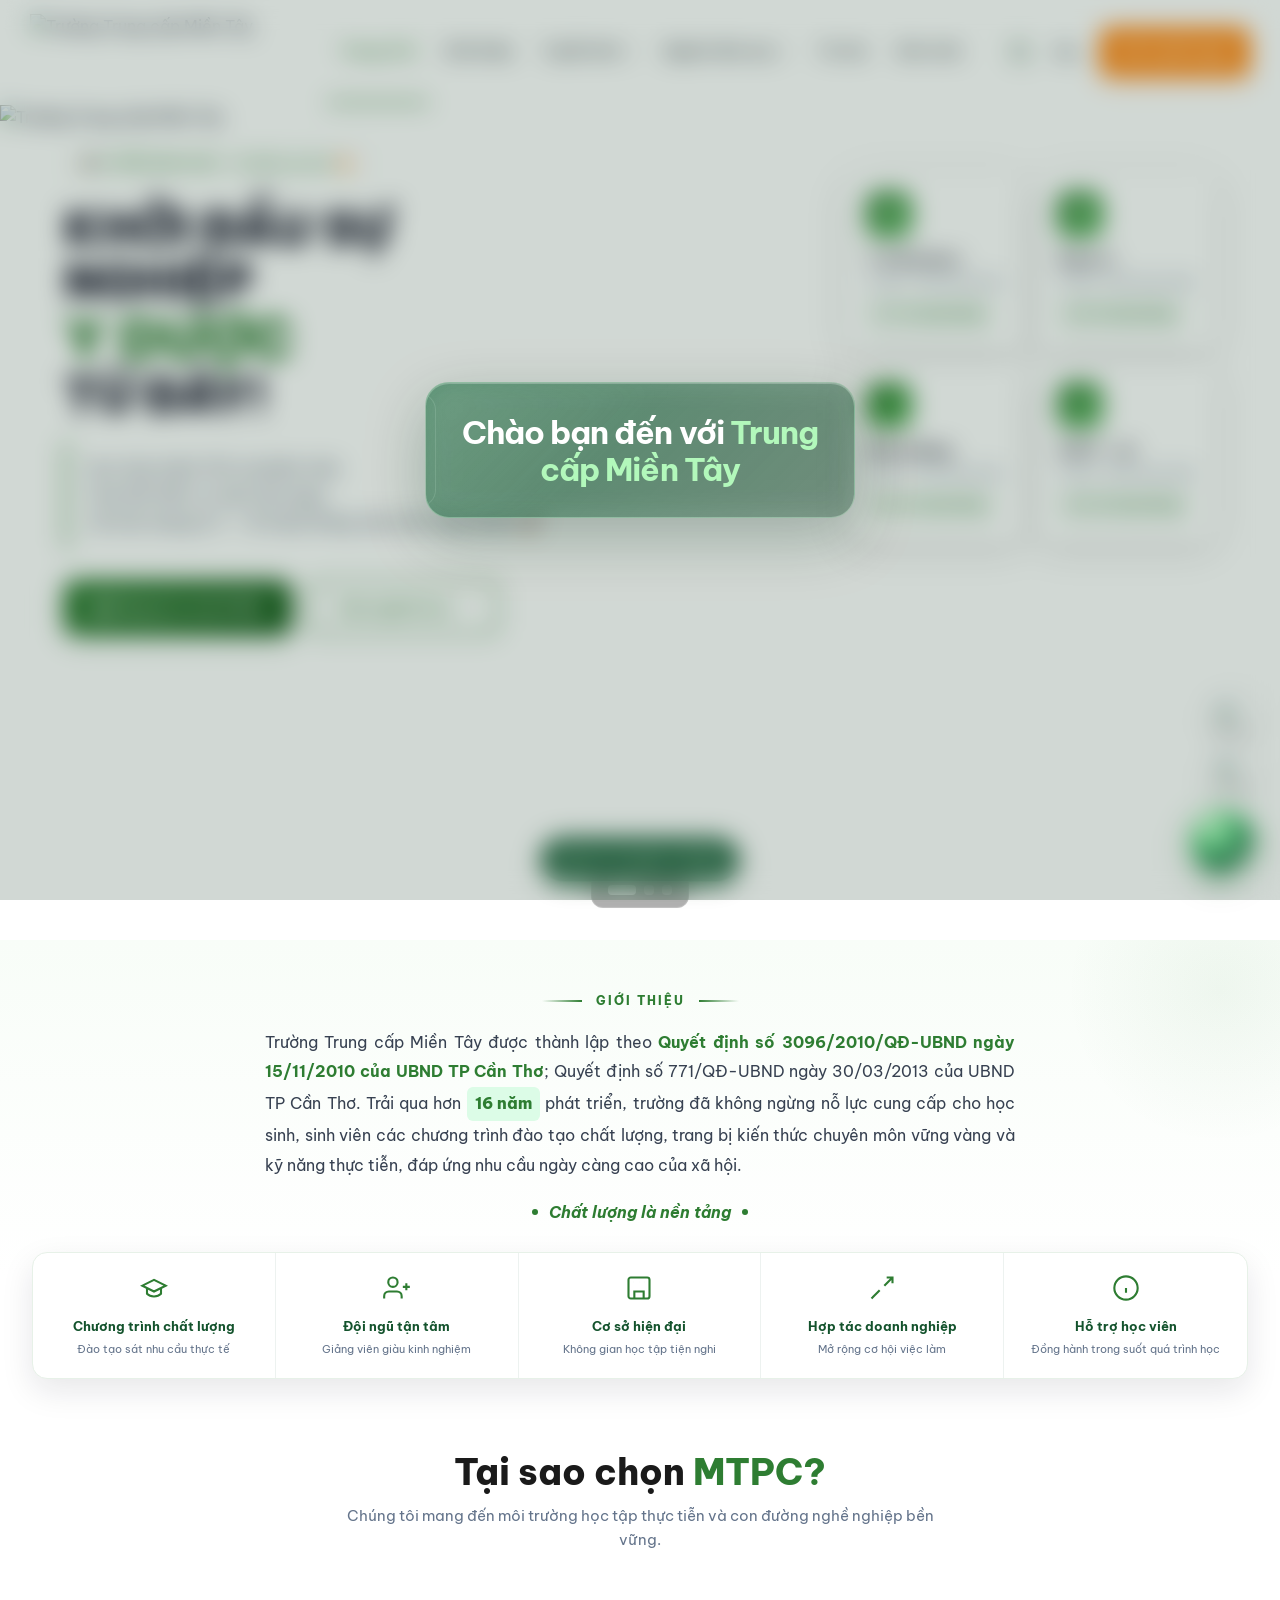
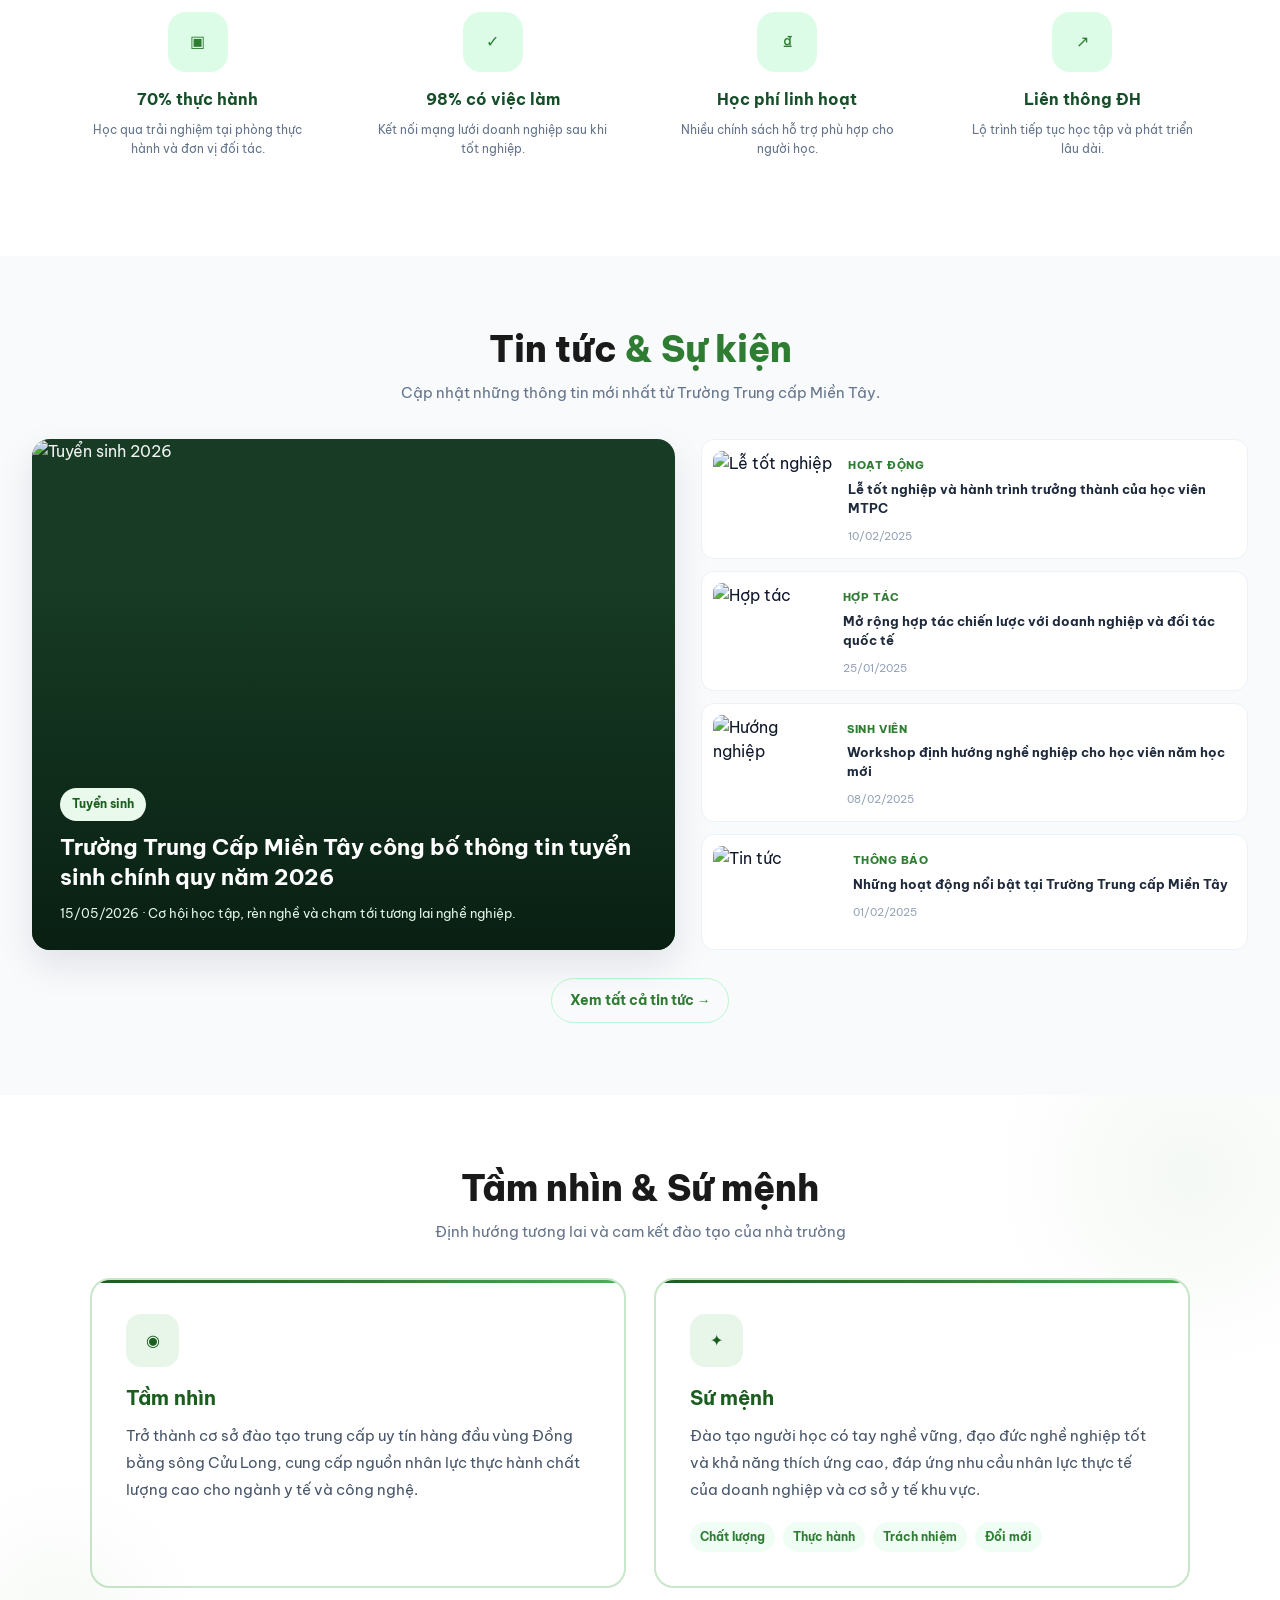
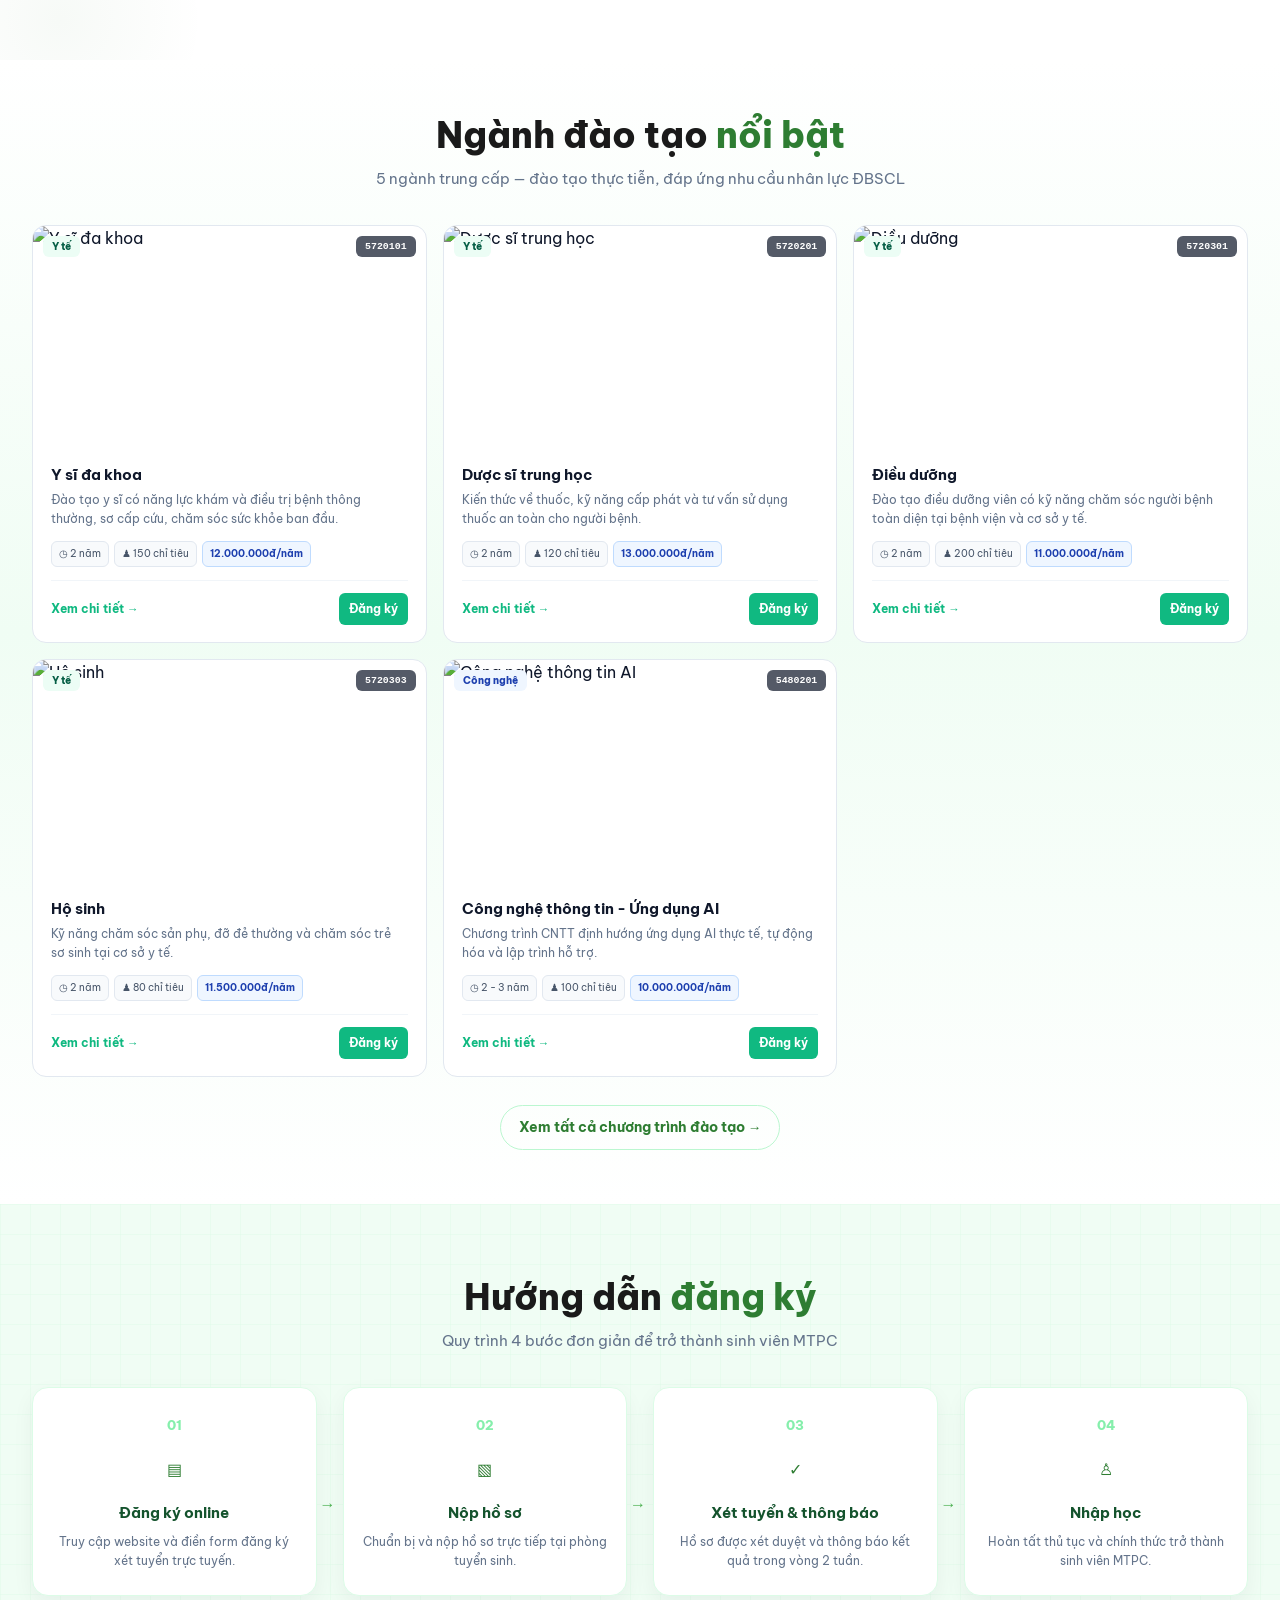
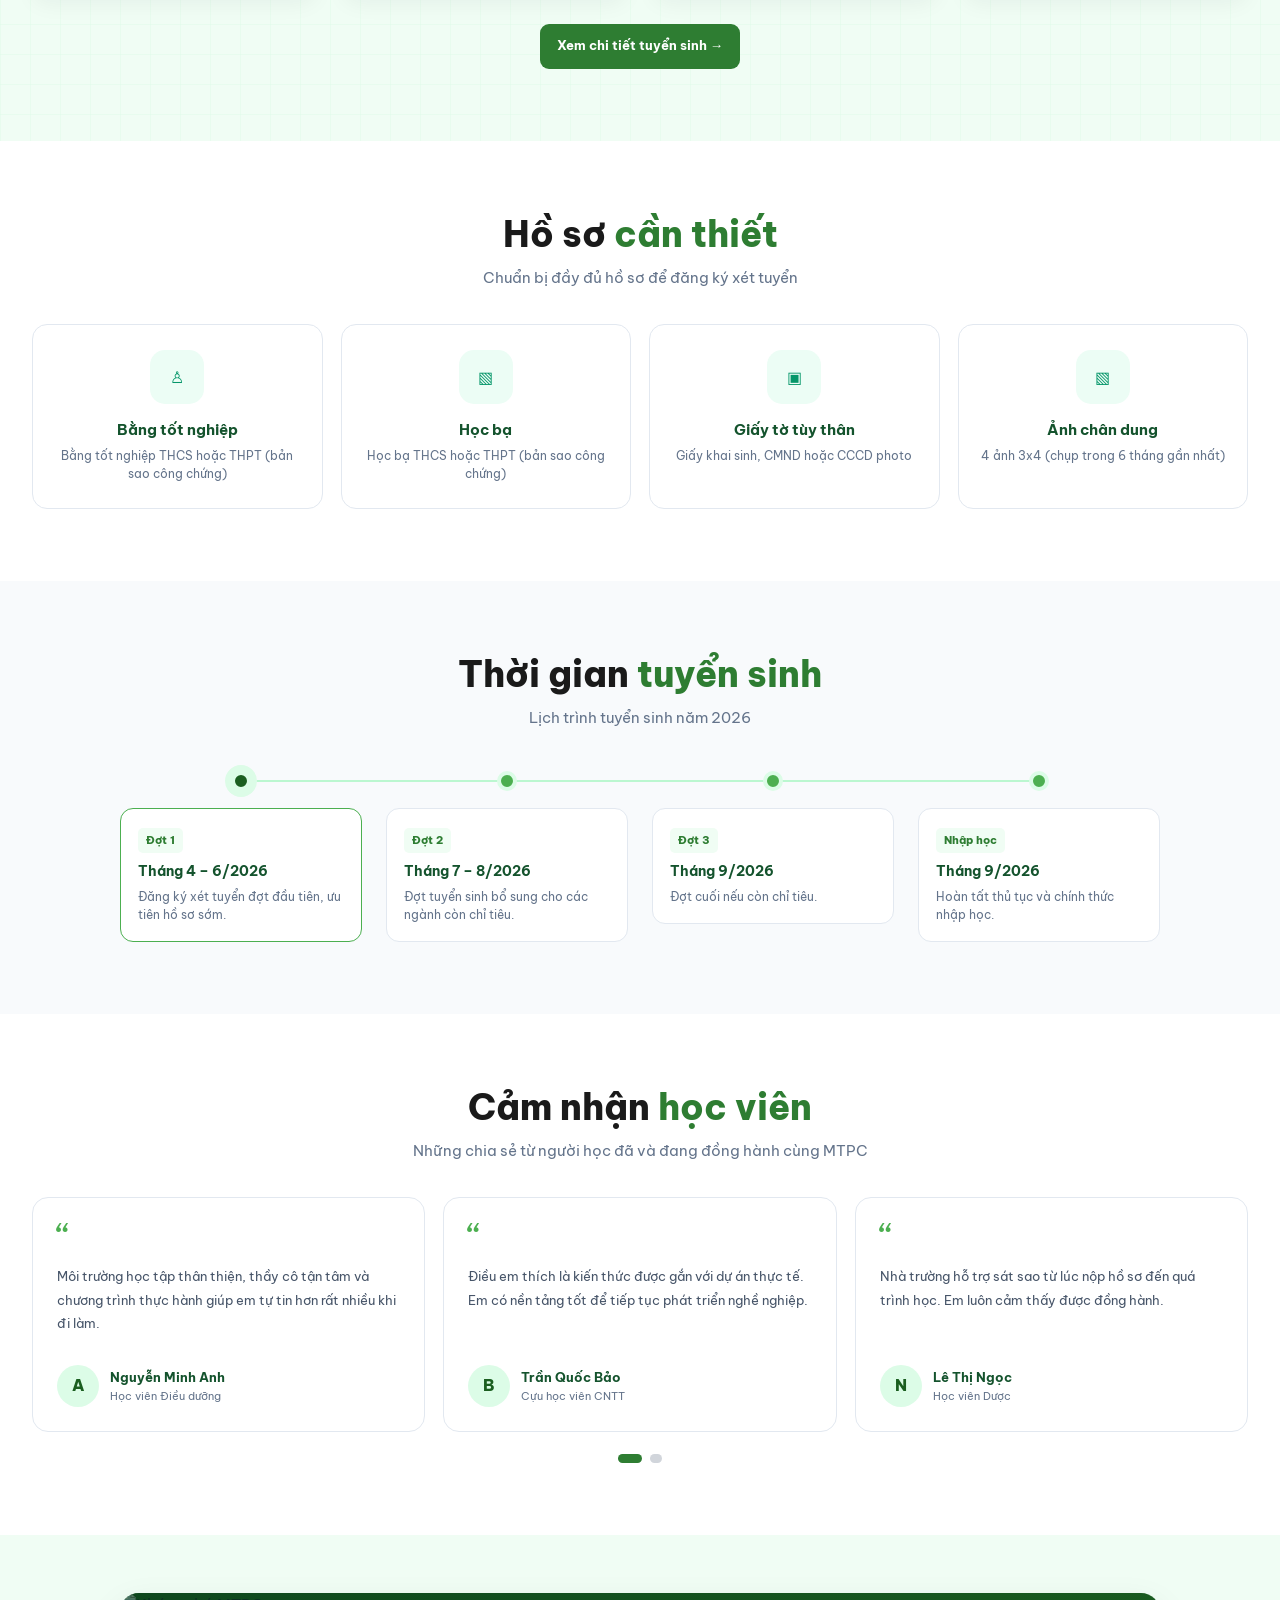
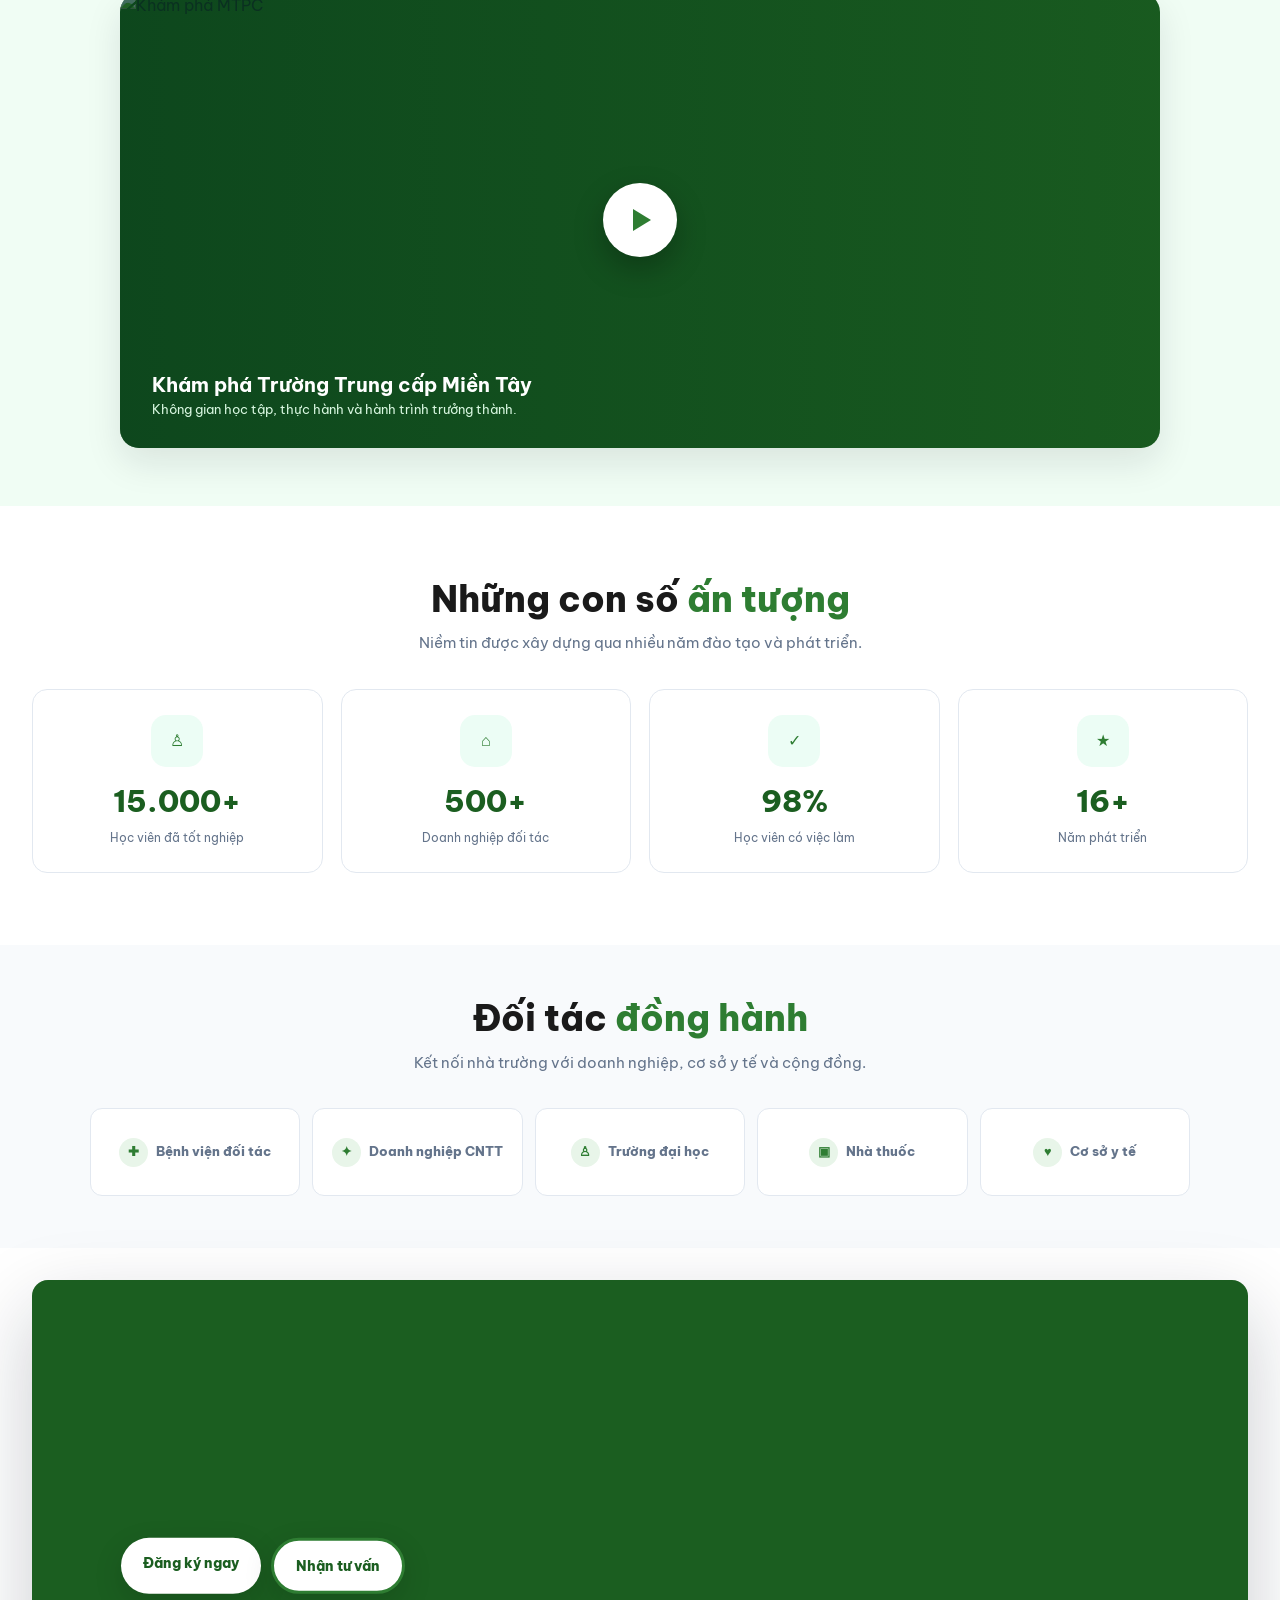
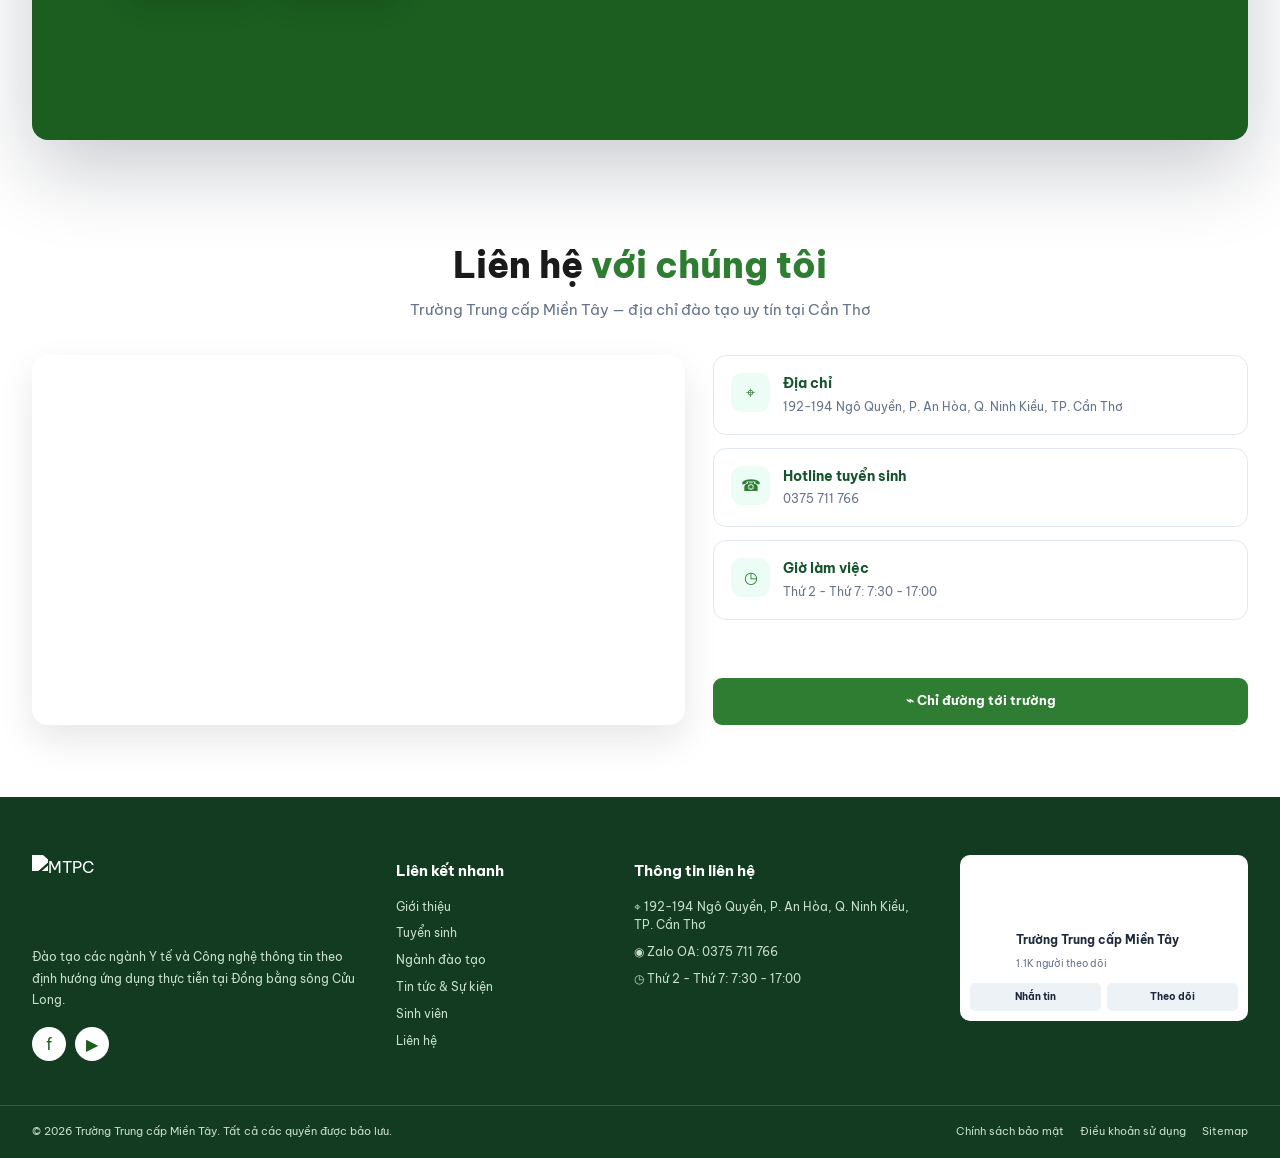
==== commit 5aaf0277: "Improve Vietnamese pronunciation for Gemini voice" ====
--- a/index.html
+++ b/index.html
@@ -229,6 +229,10 @@
     .ai-welcome[data-voice-state="speaking"] .ai-orb{transform:none!important;filter:drop-shadow(0 0 36px rgba(144,240,82,.42));animation:mtpcV5Speak .88s ease-in-out infinite!important}.ai-welcome[data-voice-state="speaking"] .ai-orb:before{background:radial-gradient(circle,rgba(190,255,103,.28) 0 37%,rgba(58,231,115,.14) 54%,transparent 73%)!important;animation:mtpcV5SpeakAura .88s ease-in-out infinite!important}.ai-welcome[data-voice-state="speaking"] .ai-orb-field{background:radial-gradient(circle at 31% 24%,rgba(250,255,231,.9) 0 3%,rgba(201,255,119,.28) 13%,transparent 31%),radial-gradient(circle at 70% 76%,rgba(84,222,86,.56),transparent 44%),linear-gradient(145deg,#17633b,#084127 54%,#031e14)!important;box-shadow:inset 12px 12px 27px rgba(239,255,211,.1),inset -20px -22px 36px rgba(0,20,12,.66),0 0 48px rgba(126,231,76,.4)!important;animation:mtpcV5SpeakSurface 1.05s ease-in-out infinite!important}.ai-welcome[data-voice-state="speaking"] .ai-orb-ring{border-color:rgba(204,255,137,.52)!important;animation:mtpcV5SpeakRing 1.15s ease-out infinite!important}.ai-welcome[data-voice-state="speaking"] .ai-orb-eq{opacity:1!important;transform:none!important}.ai-welcome[data-voice-state="speaking"] .ai-orb-core{inset:36%!important;border-radius:50%!important;background:radial-gradient(circle at 32% 25%,#fff 0 7%,#edffc8 16%,#88e85d 39%,#17713c 68%,#03251a 100%)!important;animation:mtpcV5SpeakCore .68s ease-in-out infinite!important}
     @keyframes mtpcV5Hover{0%,100%{translate:0 2px}50%{translate:0 -4px}}@keyframes mtpcV5Aura{0%,100%{transform:scale(.94);opacity:.58}50%{transform:scale(1.07);opacity:.9}}@keyframes mtpcV5Sphere{0%,100%{transform:rotate(-2deg)}50%{transform:rotate(3deg)}}@keyframes mtpcV5Grid{to{transform:rotate(360deg)}}@keyframes mtpcV5Sheen{0%,25%{transform:translateX(-75%)}72%,100%{transform:translateX(82%)}}@keyframes mtpcV5Core{0%,100%{transform:scale(.96)}50%{transform:scale(1.05)}}
     @keyframes mtpcV5Listen{0%,100%{scale:.98}50%{scale:1.025}}@keyframes mtpcV5ListenRing{0%{opacity:0;transform:scale(.7)}20%{opacity:.72}100%{opacity:0;transform:scale(1.42)}}@keyframes mtpcV5Speak{0%,100%{scale:.985}50%{scale:1.035}}@keyframes mtpcV5SpeakAura{0%,100%{transform:scale(.95);opacity:.58}50%{transform:scale(1.12);opacity:1}}@keyframes mtpcV5SpeakSurface{0%,100%{filter:brightness(.96)}50%{filter:brightness(1.16)}}@keyframes mtpcV5SpeakRing{0%{opacity:0;transform:scale(.76)}18%{opacity:.82}100%{opacity:0;transform:scale(1.5)}}@keyframes mtpcV5SpeakCore{0%,100%{transform:scale(.9)}50%{transform:scale(1.12)}}
+  </style>
+  <style id="mtpc-orb-v5-cleanup">
+    /* Voice energy is conveyed by light and rings; no equalizer marks inside the orb. */
+    .ai-orb-eq{display:none!important}
   </style>
 </head>
 <body>
@@ -390,7 +394,7 @@
       var MODEL='gemini-3.1-flash-live-preview';
       var TOKEN_ENDPOINT='/api/live-token.php';
       var LIVE_ENDPOINT='wss://generativelanguage.googleapis.com/ws/google.ai.generativelanguage.v1beta.GenerativeService.BidiGenerateContentConstrained';
-      var SYSTEM_INSTRUCTION='Bạn là Nhi, trợ lý tuyển sinh AI của Trường Trung cấp Miền Tây (MTPC) tại Cần Thơ. Luôn trò chuyện bằng tiếng Việt tự nhiên, rõ dấu và thân thiện như một tư vấn viên người Việt miền Nam. Dùng giọng nữ trẻ trung, phát âm tròn tiếng, không đánh vần, không kéo âm, không chèn tiếng Anh khi không cần thiết. Ưu tiên câu ngắn 1 đến 3 câu, có nhịp nghỉ tự nhiên, không đọc markdown, ký hiệu hoặc danh sách dài. Tư vấn về ngành học, tuyển sinh, học phí và hướng nghiệp. Bạn có thể điều khiển trang bằng các công cụ được cung cấp: khi người dùng yêu cầu mở, xem, cuộn, tìm hoặc đọc một phần của website thì phải gọi công cụ tương ứng, không tự nhận đã thao tác nếu chưa gọi công cụ. Không chạy mã tùy ý và không tự ý gửi biểu mẫu; nếu có thao tác gửi thông tin, luôn phải xin người dùng xác nhận trước. Thông tin chắc chắn: trường đào tạo theo hướng thực hành; địa chỉ 192-194 Ngô Quyền, phường An Hòa, quận Ninh Kiều, TP Cần Thơ; hotline và Zalo tuyển sinh 0375 711 766. Nếu chưa chắc dữ liệu, hãy gọi công cụ đọc dữ liệu trên trang hoặc nói rõ và hướng người dùng đến website chính thức/hotline, không tự bịa thông tin.';
+      var SYSTEM_INSTRUCTION='Bạn là Nhi, trợ lý tuyển sinh của Trường Trung cấp Miền Tây tại Cần Thơ. Luôn trò chuyện bằng tiếng Việt tự nhiên, rõ dấu và thân thiện như một tư vấn viên nữ người Việt miền Nam. Trước khi phát âm, hãy tự chuyển câu trả lời sang văn nói tiếng Việt: câu ngắn, mỗi câu chỉ một ý, đặt dấu phẩy ở chỗ cần nghỉ và tránh cấu trúc sách vở. Phát âm đủ phụ âm đầu, âm cuối và thanh điệu; không nói quá nhanh, không kéo âm, không đánh vần và không cố tạo giọng nước ngoài. Không đọc chữ viết tắt theo kiểu tiếng Anh: luôn nói MTPC là Trường Trung cấp Miền Tây, AI là trợ lý trí tuệ nhân tạo, website là trang web, dashboard là bảng quản trị và SEO là tối ưu tìm kiếm. Đọc Zalo là Za-lô; số điện thoại phải đọc từng chữ số, chậm và rõ. Không đọc markdown, ký hiệu, URL, tên biến hoặc danh sách dài thành lời. Ưu tiên trả lời từ một đến ba câu, giọng ấm áp, tốc độ vừa phải và có nhịp nghỉ tự nhiên. Tư vấn về ngành học, tuyển sinh, học phí và hướng nghiệp. Bạn có thể điều khiển trang bằng các công cụ được cung cấp: khi người dùng yêu cầu mở, xem, cuộn, tìm hoặc đọc một phần của trang web thì phải gọi công cụ tương ứng, không tự nhận đã thao tác nếu chưa gọi công cụ. Không chạy mã tùy ý và không tự ý gửi biểu mẫu; nếu có thao tác gửi thông tin, luôn phải xin người dùng xác nhận trước. Thông tin chắc chắn: trường đào tạo theo hướng thực hành; địa chỉ 192-194 Ngô Quyền, phường An Hòa, quận Ninh Kiều, thành phố Cần Thơ; số tư vấn và Za-lô là không ba bảy năm, bảy một một, bảy sáu sáu. Nếu chưa chắc dữ liệu, hãy gọi công cụ đọc dữ liệu trên trang hoặc nói rõ và hướng người dùng đến trang web chính thức hoặc số tư vấn, không tự bịa thông tin.';
       var welcome=document.getElementById('aiWelcome');
       var entryPrompt=document.getElementById('aiEntryPrompt');
       var stage=document.querySelector('.ai-orb-stage');
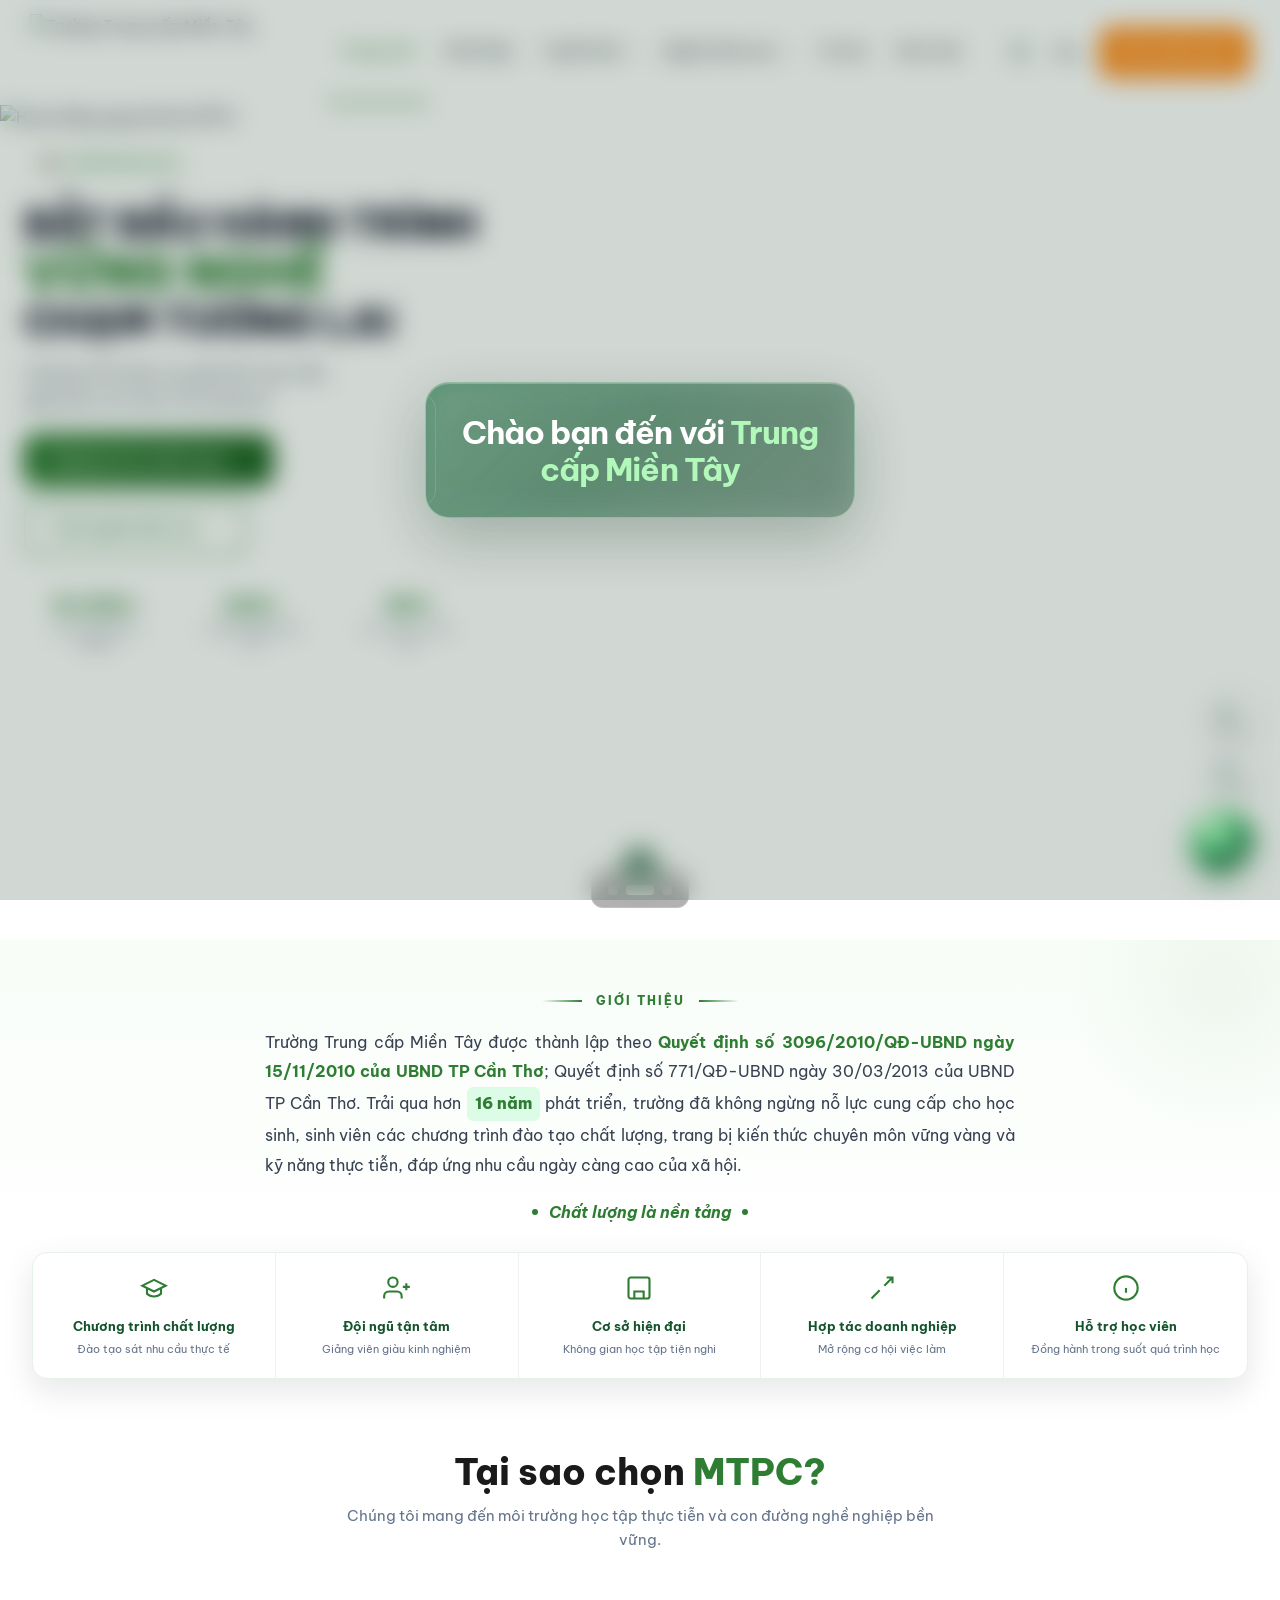
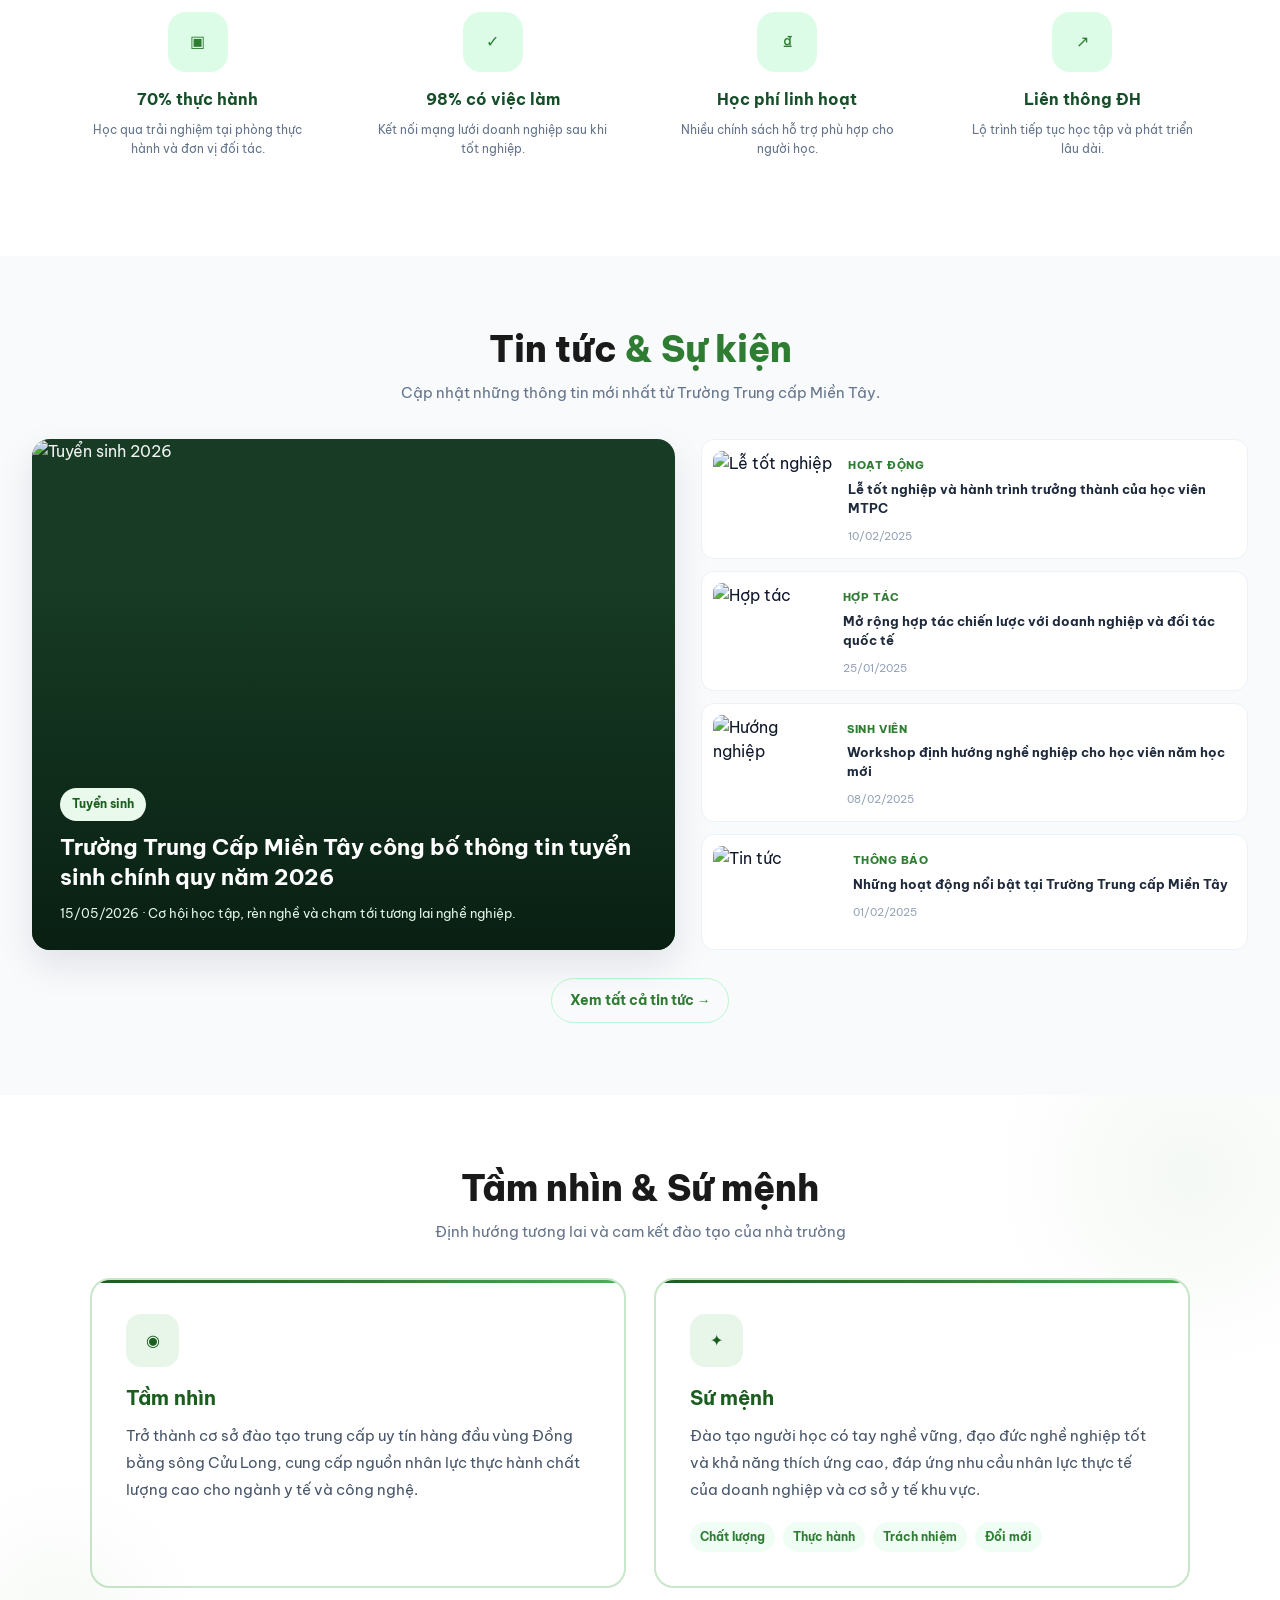
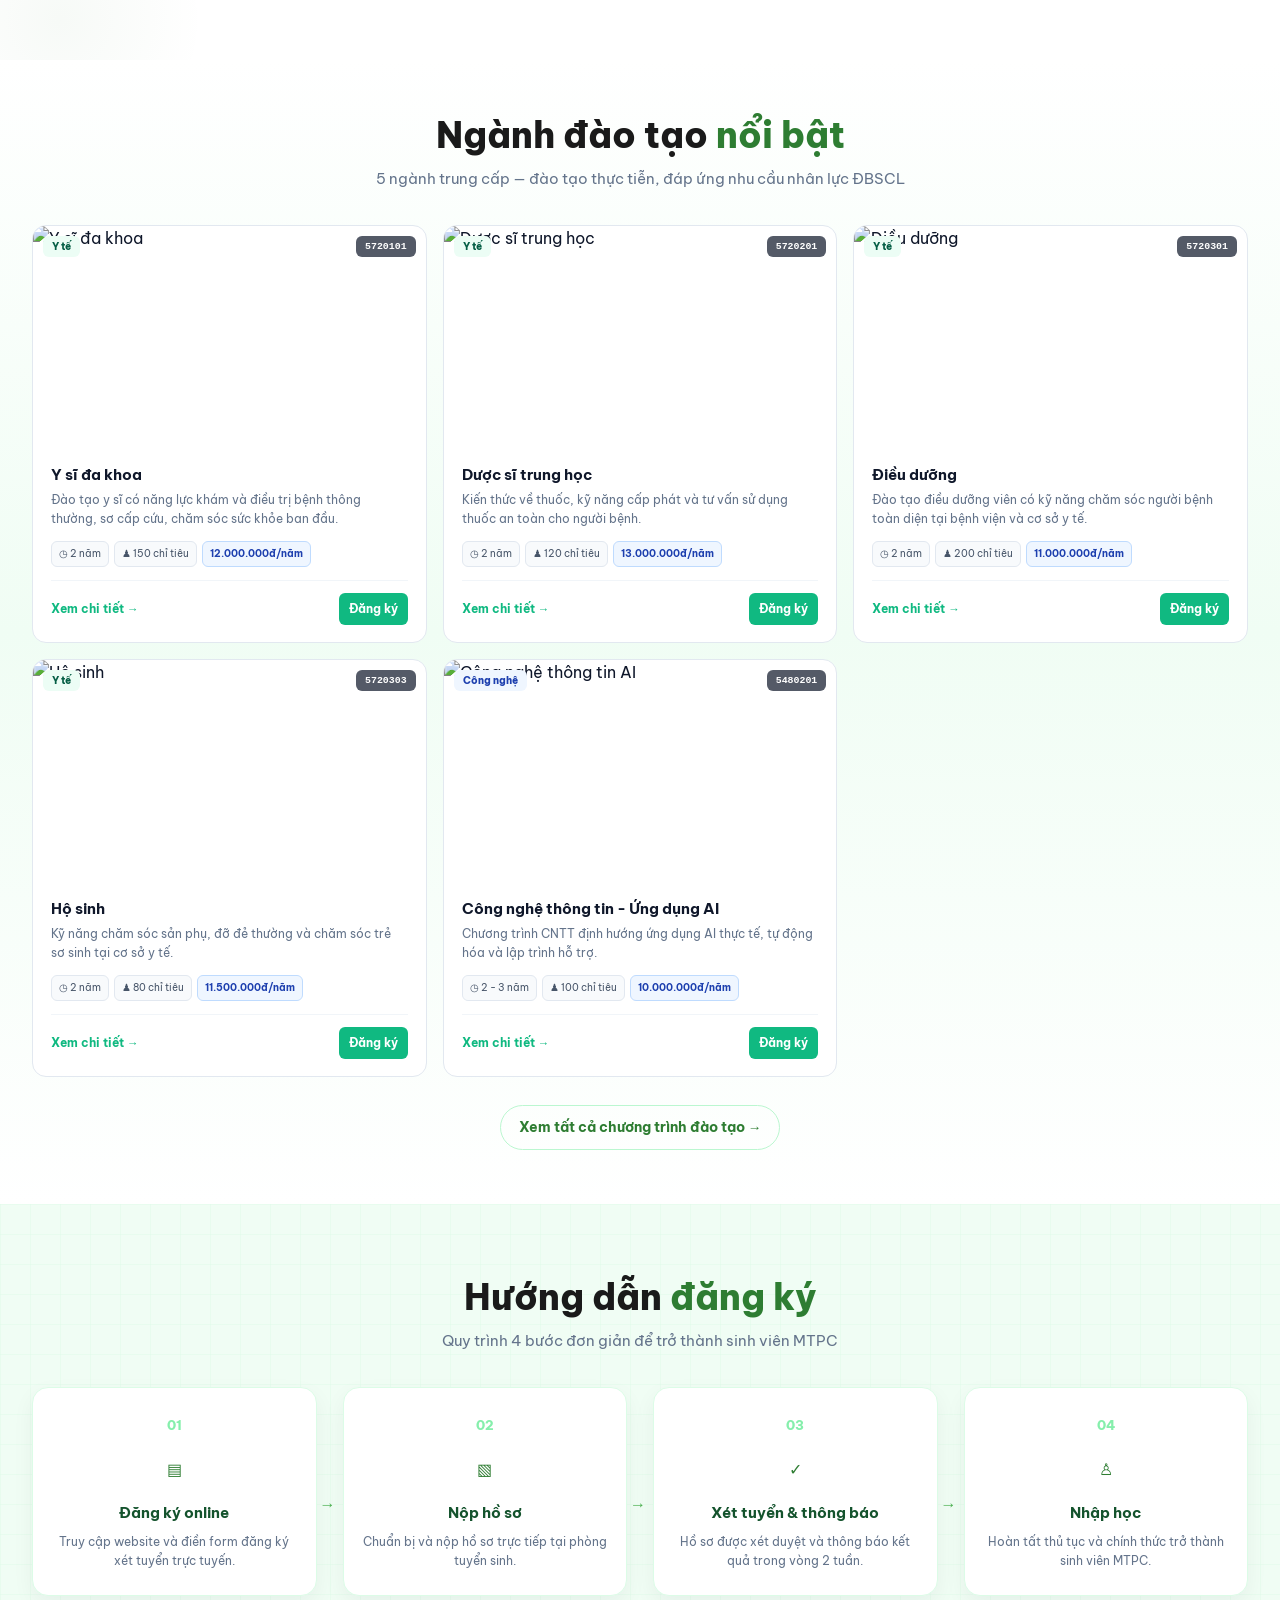
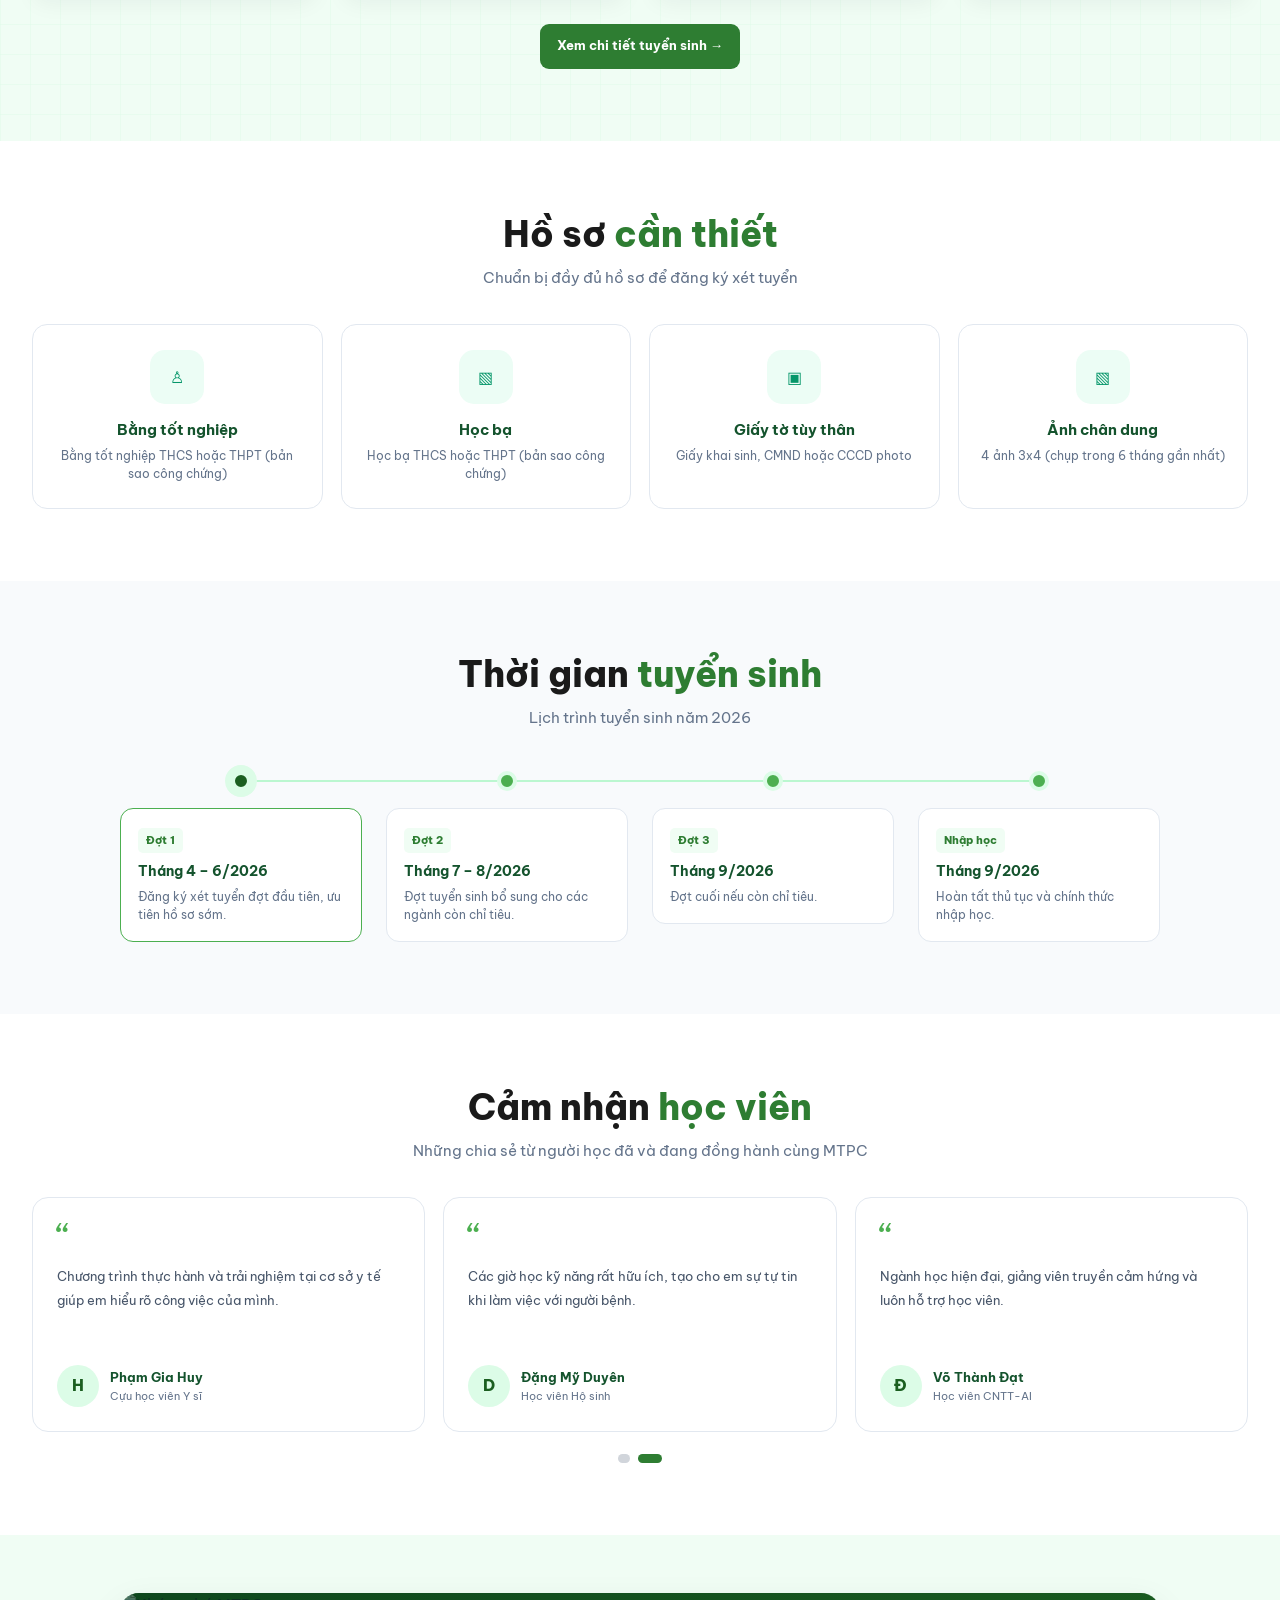
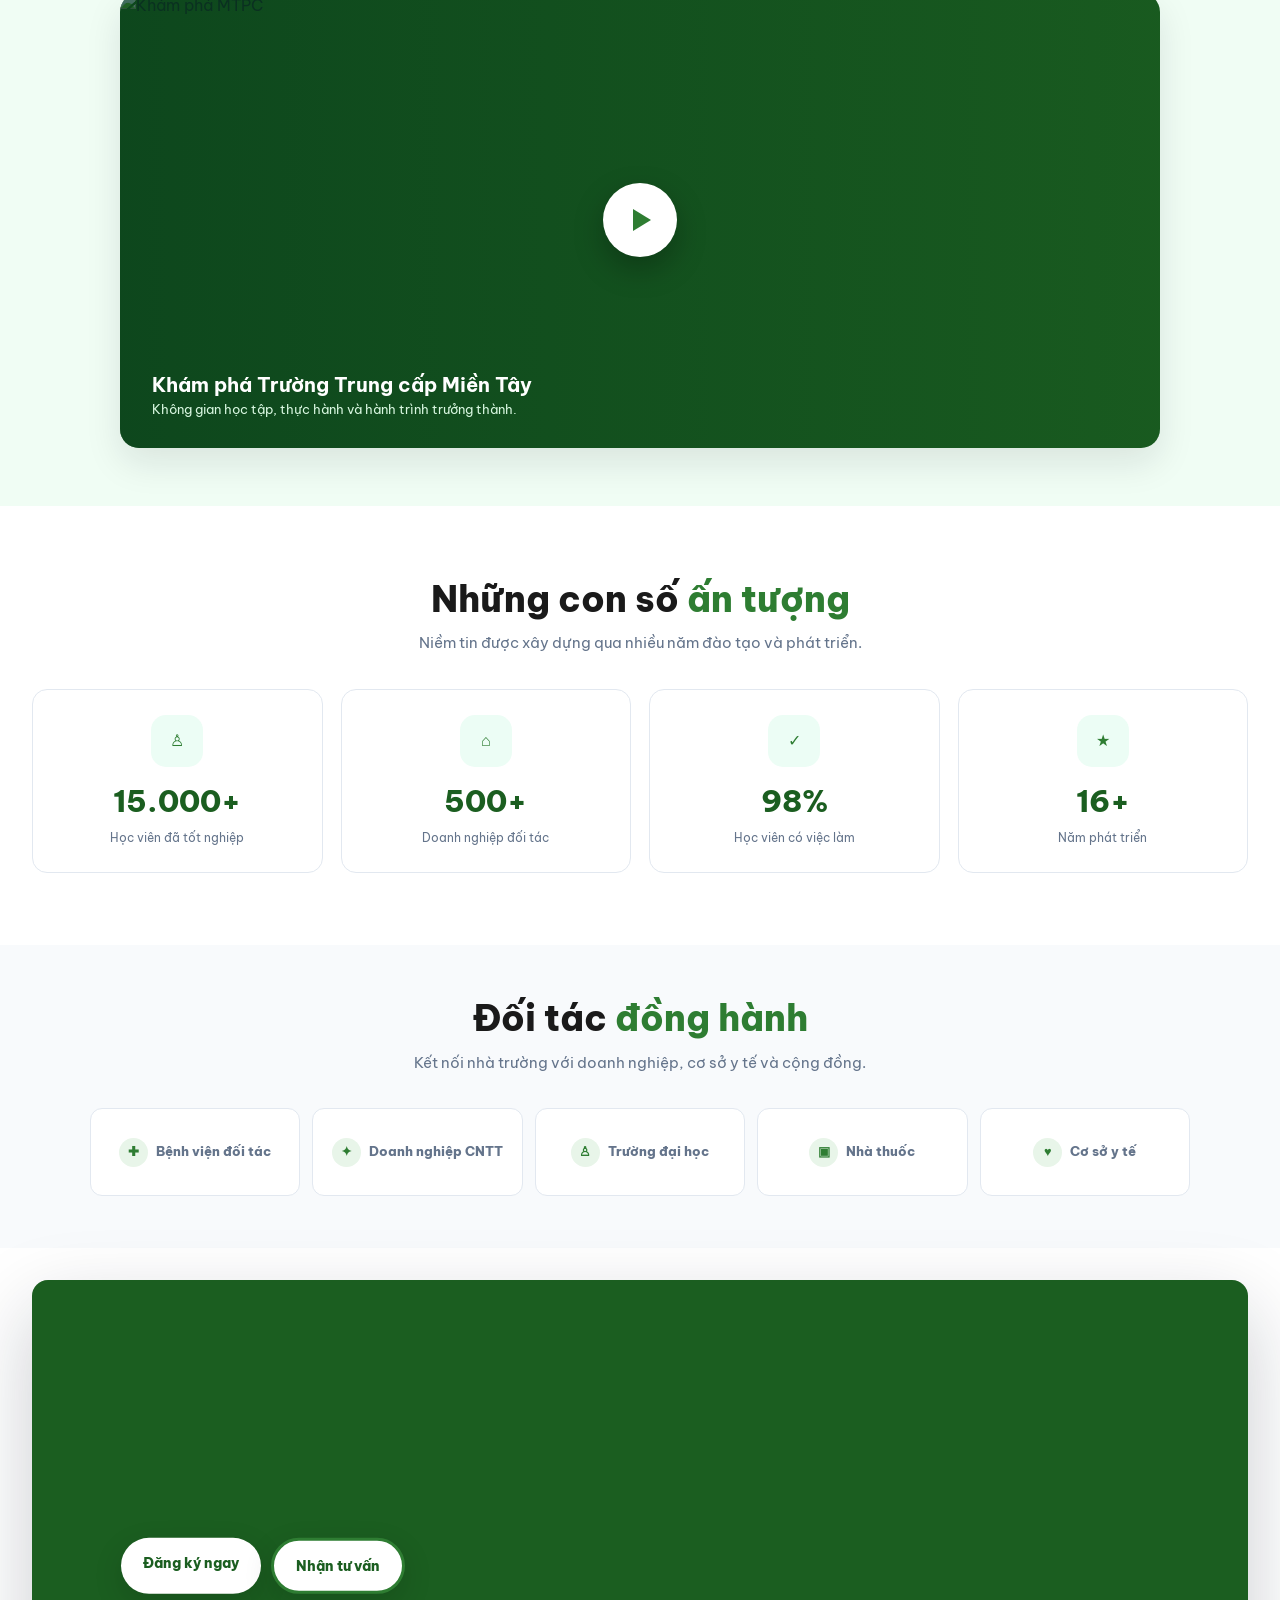
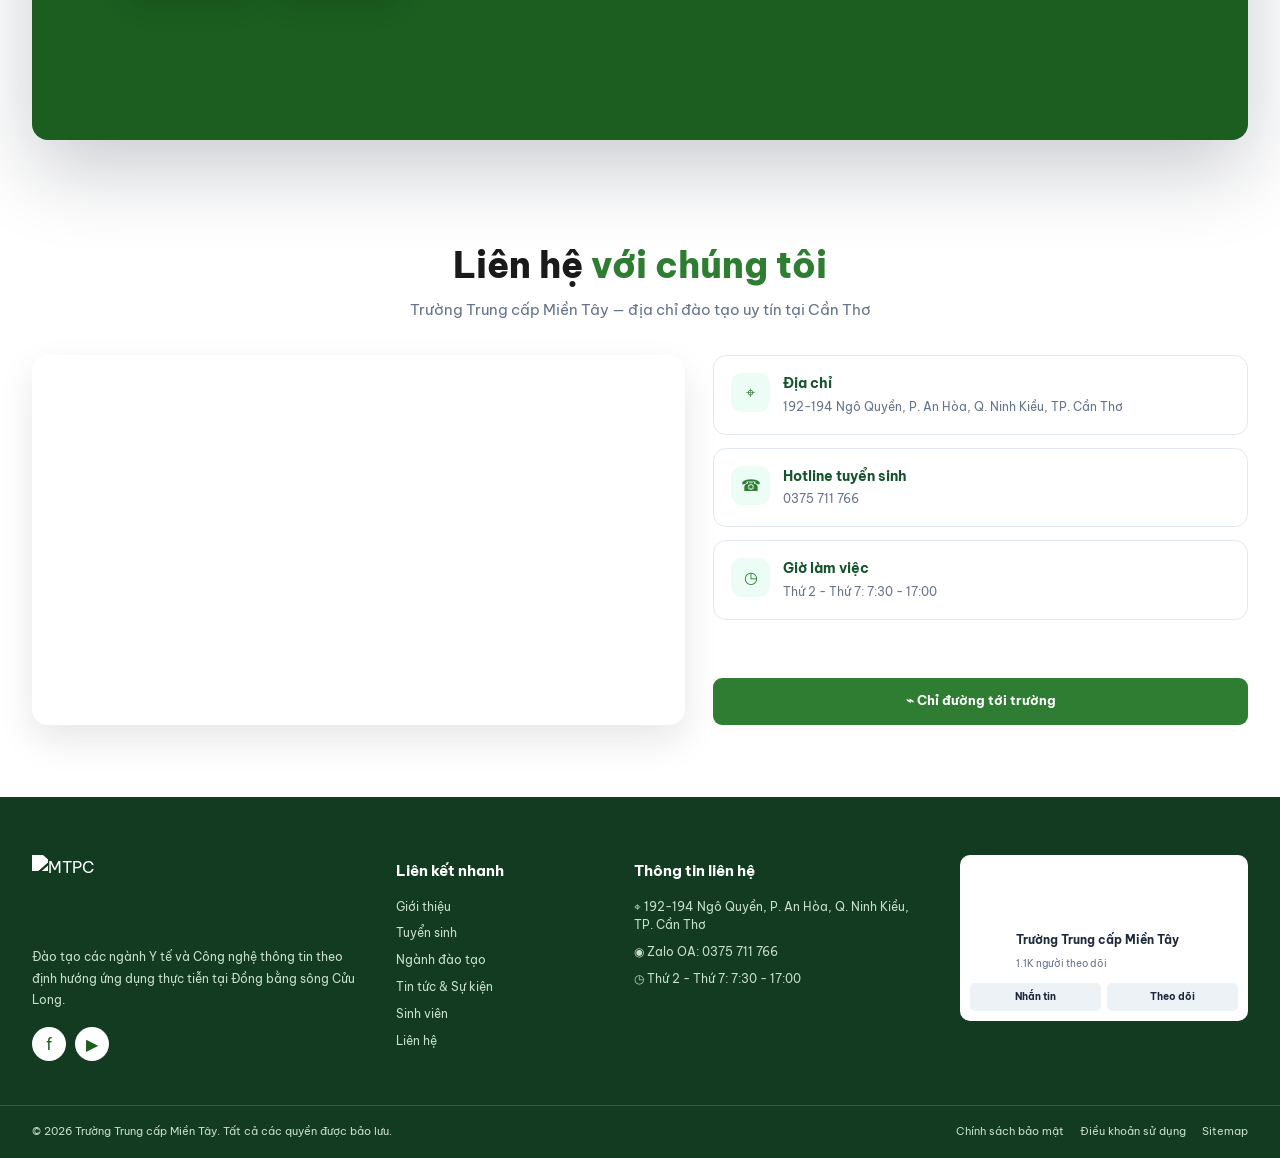
==== commit 89f41dd0: "Replace public chat label with arrow control" ====
--- a/index.html
+++ b/index.html
@@ -233,6 +233,11 @@
   <style id="mtpc-orb-v5-cleanup">
     /* Voice energy is conveyed by light and rings; no equalizer marks inside the orb. */
     .ai-orb-eq{display:none!important}
+</style>
+  <style id="chat-launch-refined-control">
+    /* Public entry control: keep the chat affordance as a quiet arrow, never a text pill. */
+    .chat-launch{width:36px;height:36px;padding:0;border:1px solid rgba(221,255,228,.58);border-radius:50%;background:rgba(8,78,40,.58);box-shadow:0 8px 22px rgba(9,61,30,.2),inset 0 1px 0 rgba(255,255,255,.2);color:#effff2;font-size:0;backdrop-filter:blur(14px);-webkit-backdrop-filter:blur(14px);transition:transform .2s ease,background .2s ease,border-color .2s ease,box-shadow .2s ease}.chat-launch:before{content:"";display:block;width:8px;height:8px;margin:-3px 0 0;border-right:1.8px solid currentColor;border-bottom:1.8px solid currentColor;transform:rotate(45deg);transition:transform .22s ease}.chat-launch:hover{border-color:rgba(231,255,235,.9);background:rgba(13,111,56,.76);box-shadow:0 10px 26px rgba(9,61,30,.28),inset 0 1px 0 rgba(255,255,255,.25);transform:translateX(-50%) translateY(-1px)}.chat-launch.is-open:before{transform:rotate(225deg);margin-top:3px}.chat-launch:focus-visible{outline:2px solid rgba(178,255,194,.92);outline-offset:4px}
+    @media(max-width:600px){.chat-launch{width:34px;height:34px}}
   </style>
 </head>
 <body>
@@ -325,7 +330,7 @@
   <div class="ai-entry-prompt" id="aiEntryPrompt" role="dialog" aria-modal="true" aria-labelledby="aiEntryTitle"><div class="ai-entry-card"><h2 class="ai-entry-title" id="aiEntryTitle">Chào bạn đến với <span>Trung cấp Miền Tây</span></h2></div></div>
   <section class="ai-welcome is-hidden" id="aiWelcome" aria-label="Trợ lý tuyển sinh Nhi"><div class="ai-welcome-card"><img class="ai-school-logo" src="mtpc-assets/logo.png" alt="Trường Trung cấp Miền Tây"><div class="ai-welcome-intro"><p class="ai-welcome-eyebrow"><i></i>TRỢ LÝ TUYỂN SINH MTPC</p><h2>Xin chào, <span>mình là Nhi</span></h2><p class="ai-welcome-lead">Trợ lý tuyển sinh AI của Trường Trung cấp Miền Tây.</p></div><div class="ai-welcome-orb-side"><div class="ai-orb-stage" aria-hidden="true"><div class="ai-orb"><span class="ai-orb-mark">N</span></div></div></div><div class="ai-live-transcript" id="aiLiveTranscript" aria-live="polite" aria-label="Cuộc hội thoại với Nhi"></div><form class="ai-live-text-form" id="aiLiveTextForm"><input class="ai-live-text-input" id="aiLiveTextInput" autocomplete="off" placeholder="Nhập yêu cầu cho Nhi..."><button class="ai-live-text-send" type="submit" aria-label="Gửi yêu cầu">➜</button></form><div class="ai-welcome-status" id="aiWelcomeStatus">NHI ĐANG KẾT NỐI</div><form class="ai-welcome-form" id="aiWelcomeForm"><input id="aiWelcomeInput" autocomplete="off"><button class="ai-welcome-send" type="submit">➜</button></form><div class="ai-welcome-suggestions"><button type="button" data-ai-question="MTPC có những ngành nào?">Ngành học</button></div><button class="ai-welcome-skip" id="aiWelcomeSkip" type="button" aria-label="Đóng trợ lý và xem website">Xem website</button><p class="ai-welcome-note"><span>●</span></p></div></section>
   <button class="ai-reopen" id="aiReopen" type="button" aria-label="Mở lại trợ lý Nhi"><span class="ai-reopen-core"><i></i><i></i><i></i><i></i></span></button>
-  <button class="chat-launch" id="chatLaunch" type="button">Mở trò chuyện với Nhi</button>
+  <button class="chat-launch" id="chatLaunch" type="button" aria-label="Mở trò chuyện với Nhi" aria-controls="aiLiveTextForm" aria-expanded="false"></button>
 
   <aside class="chat-window" id="chatWindow" aria-label="Trợ lý tuyển sinh Nhi"><div class="chat-header"><div class="chat-head-info"><div class="chat-avatar"><svg viewBox="0 0 24 24" fill="currentColor"><path d="M12 2a2 2 0 0 1 2 2c0 .74-.4 1.39-1 1.73V7h1a7 7 0 0 1 7 7h1a1 1 0 0 1 1 1v3a1 1 0 0 1-1 1h-1v1a2 2 0 0 1-2 2H5a2 2 0 0 1-2-2v-1H2a1 1 0 0 1-1-1v-3a1 1 0 0 1 1-1h1a7 7 0 0 1 7-7h1V5.73C10.4 5.39 10 4.74 10 4a2 2 0 0 1 2-2m-4.5 11A2.5 2.5 0 1 0 10 15.5 2.5 2.5 0 0 0 7.5 13m9 0a2.5 2.5 0 1 0 2.5 2.5 2.5 2.5 0 0 0-2.5-2.5Z"/></svg></div><div><h3>Nhi — Trợ lý tuyển sinh MTPC</h3><p><span class="online-dot"></span>Nhi đang trực</p></div></div><div class="chat-head-actions"><button id="soundBtn" aria-label="Bật tắt âm thanh">🔊</button><button id="closeChat" aria-label="Đóng chat">✕</button></div></div><div class="chat-body" id="chatBody"><div class="chat-message bot"><div class="message-content">Xin chào! 👋 Mình là Nhi, trợ lý tư vấn tuyển sinh của Trường Trung cấp Miền Tây. Bạn quan tâm ngành nào ạ?</div><span class="message-time">Bây giờ</span></div></div><form class="chat-footer" id="chatForm"><div class="chat-input-wrap"><input class="chat-input" id="chatInput" placeholder="Nhập câu hỏi..." autocomplete="off"><button class="chat-send" id="chatSend" type="submit" aria-label="Gửi"><svg viewBox="0 0 24 24" fill="currentColor"><path d="m2.01 21L23 12 2.01 3 2 10l15 2-15 2z"/></svg></button></div></form></aside>
   <button class="chat-bubble nhi-orb" id="chatBubble" aria-label="Mở trò chuyện với Nhi"><span class="nhi-orb-label"><strong>Nhi</strong><small>Tư vấn tuyển sinh</small></span><span class="nhi-orb-rings" aria-hidden="true"></span><span class="nhi-orb-core" aria-hidden="true"><span class="nhi-orb-letter">N</span><span class="nhi-orb-spark">✦</span></span><span class="nhi-orb-close" aria-hidden="true">×</span></button>
@@ -352,7 +357,7 @@
     (function(){
       var launch=document.getElementById('chatLaunch'),welcome=document.getElementById('aiWelcome'),reopen=document.getElementById('aiReopen'),form=document.getElementById('aiLiveTextForm'),input=document.getElementById('aiLiveTextInput'),skip=document.getElementById('aiWelcomeSkip');
       if(!launch||!welcome||!form)return;
-      function setChatOpen(open){form.classList.toggle('is-open',open);launch.textContent=open?'Đóng khung chat':'Mở trò chuyện với Nhi';if(open&&input)window.setTimeout(function(){input.focus();},180);}
+      function setChatOpen(open){form.classList.toggle('is-open',open);launch.classList.toggle('is-open',open);launch.setAttribute('aria-expanded',open?'true':'false');launch.setAttribute('aria-label',open?'Thu gọn khung chat':'Mở trò chuyện với Nhi');if(open&&input)window.setTimeout(function(){input.focus();},180);}
       launch.addEventListener('click',function(event){event.preventDefault();event.stopPropagation();var open=!form.classList.contains('is-open');if(open&&welcome.classList.contains('is-hidden')&&reopen)reopen.click();else if(open)welcome.classList.remove('is-hidden');setChatOpen(open);});
       if(skip)skip.addEventListener('click',function(){setChatOpen(false);});
     })();
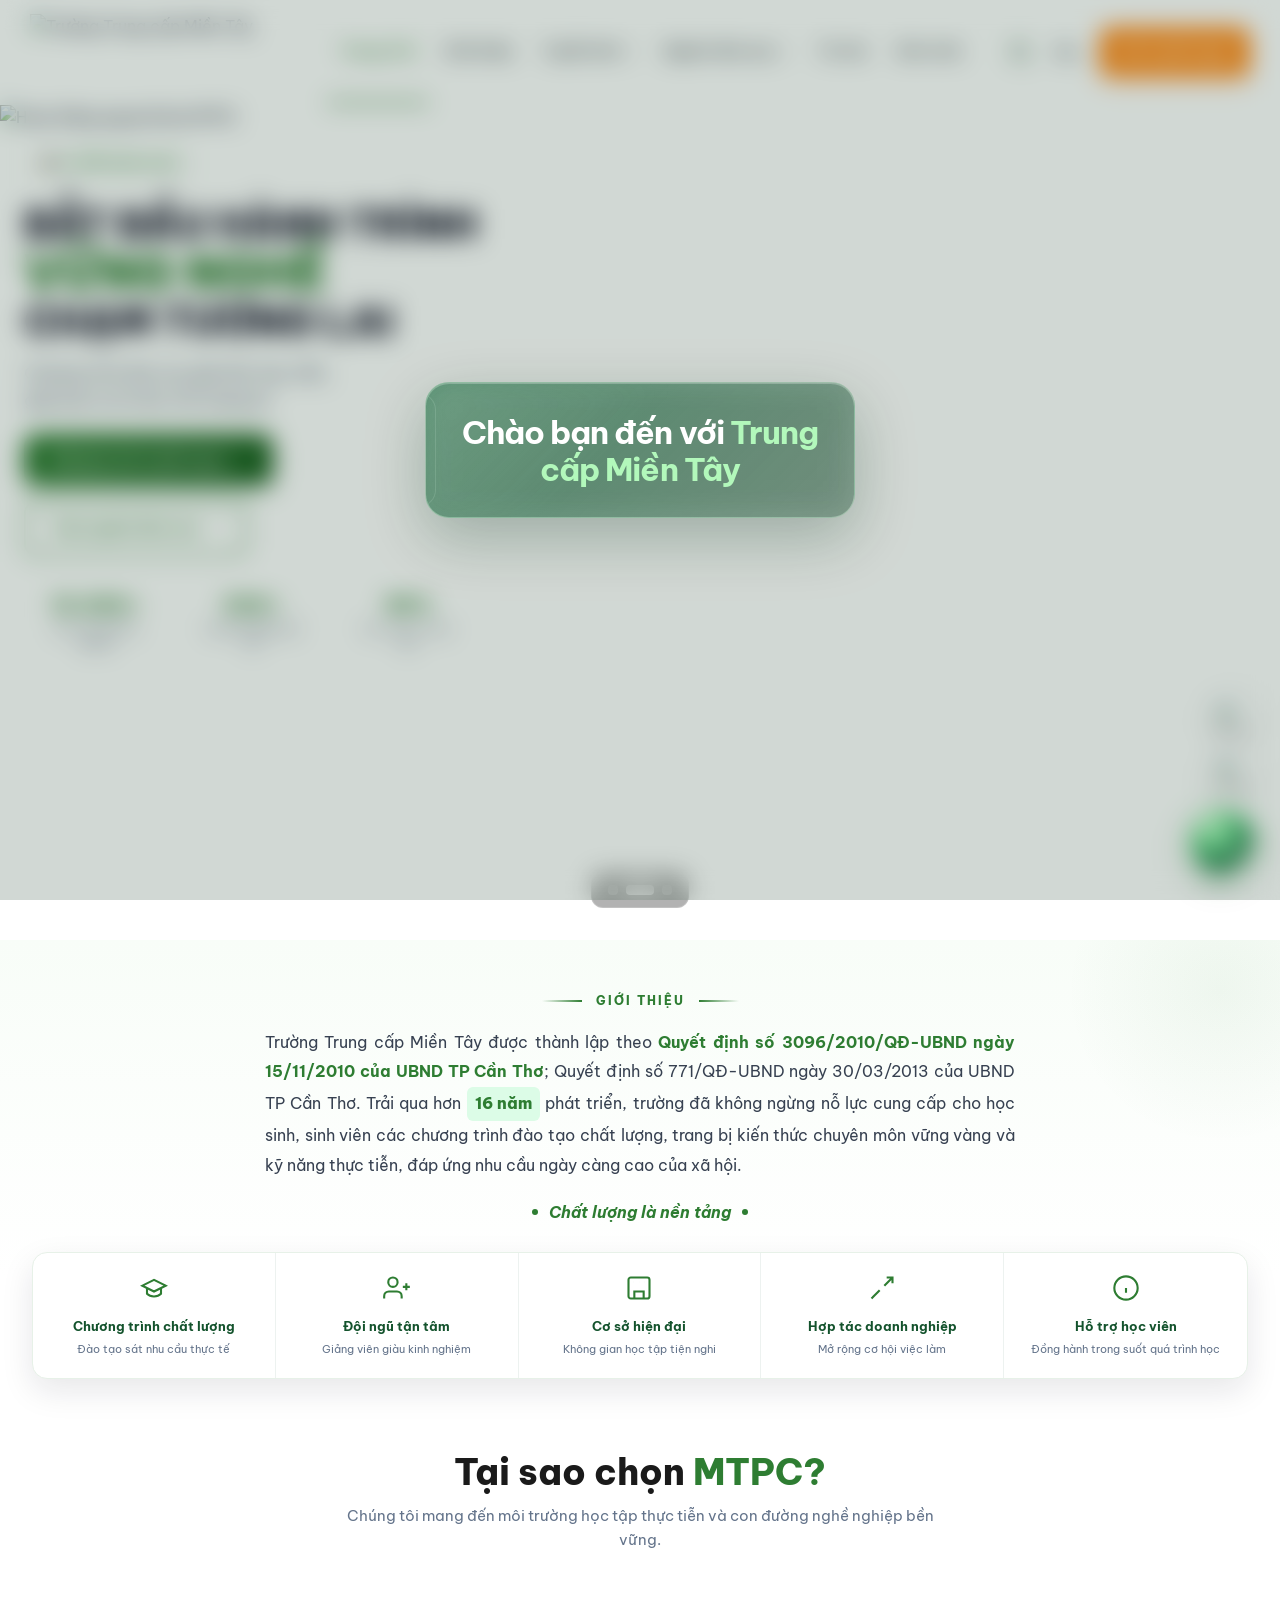
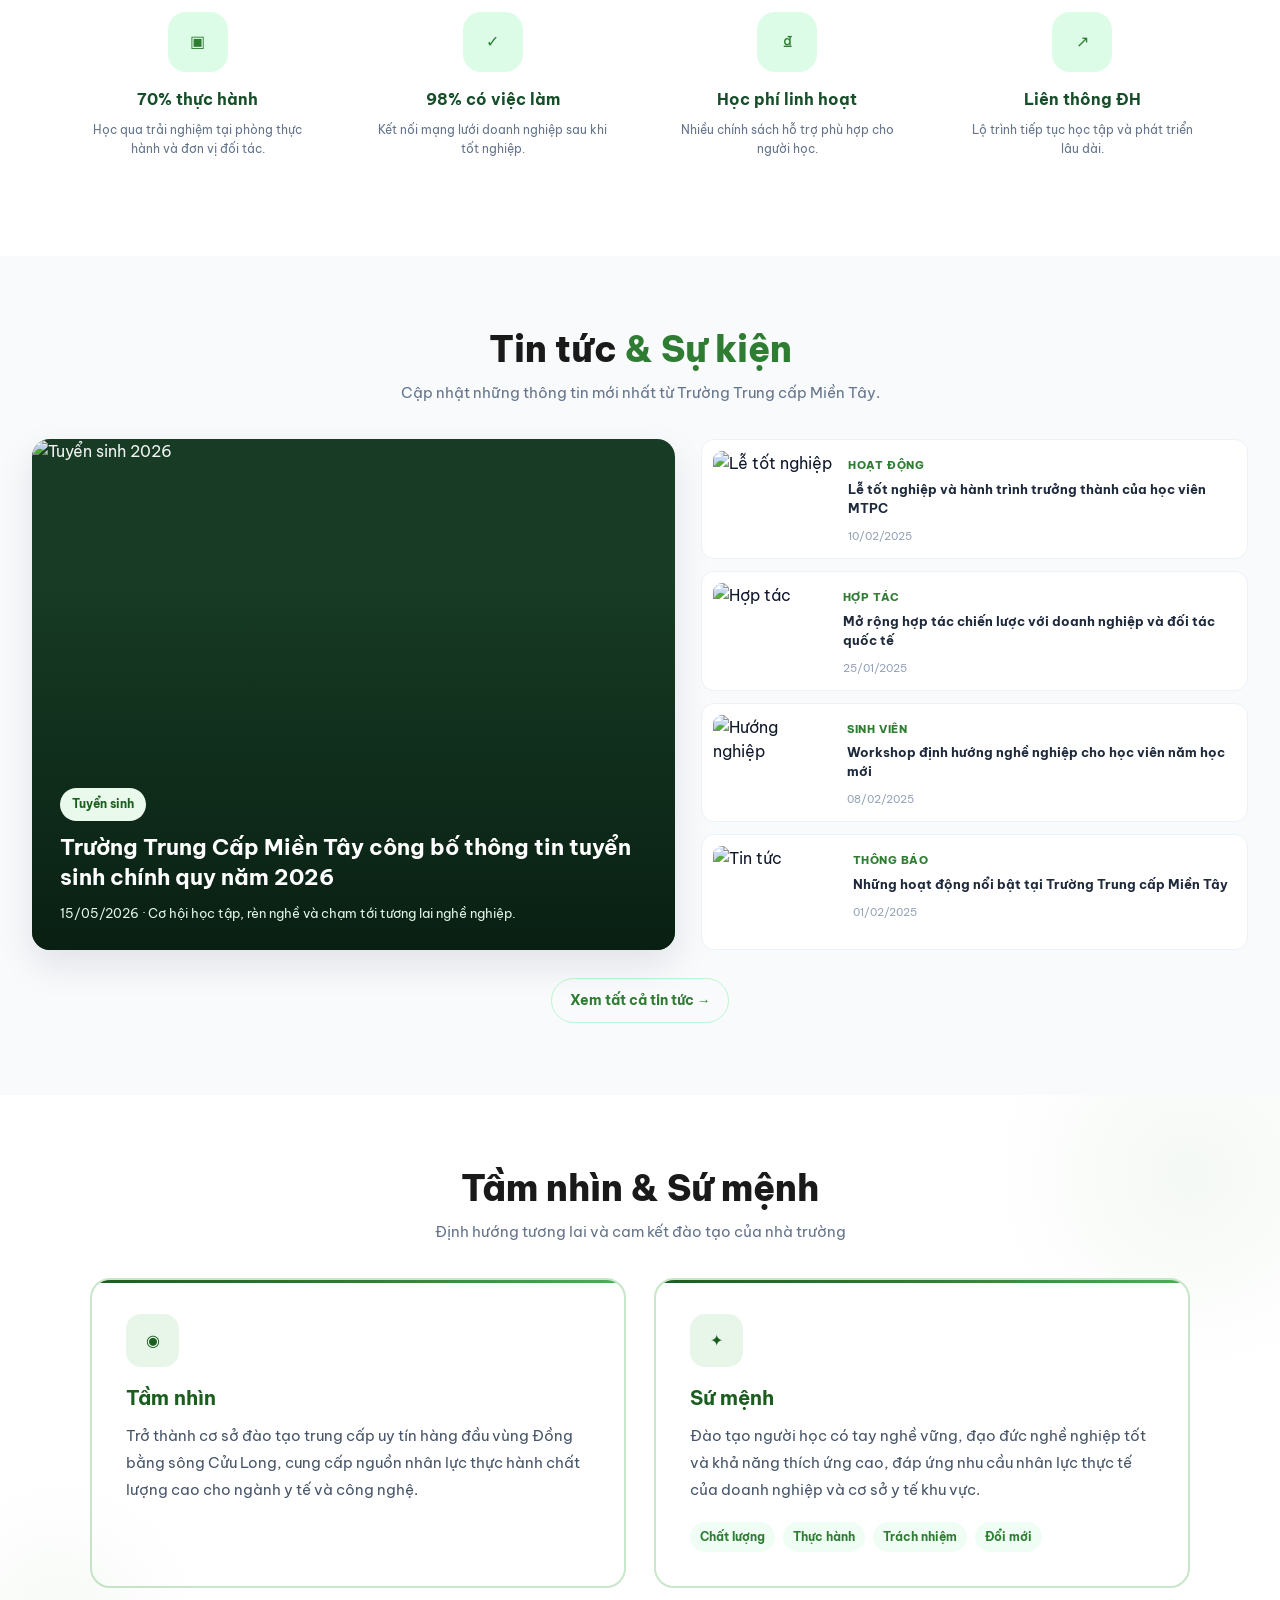
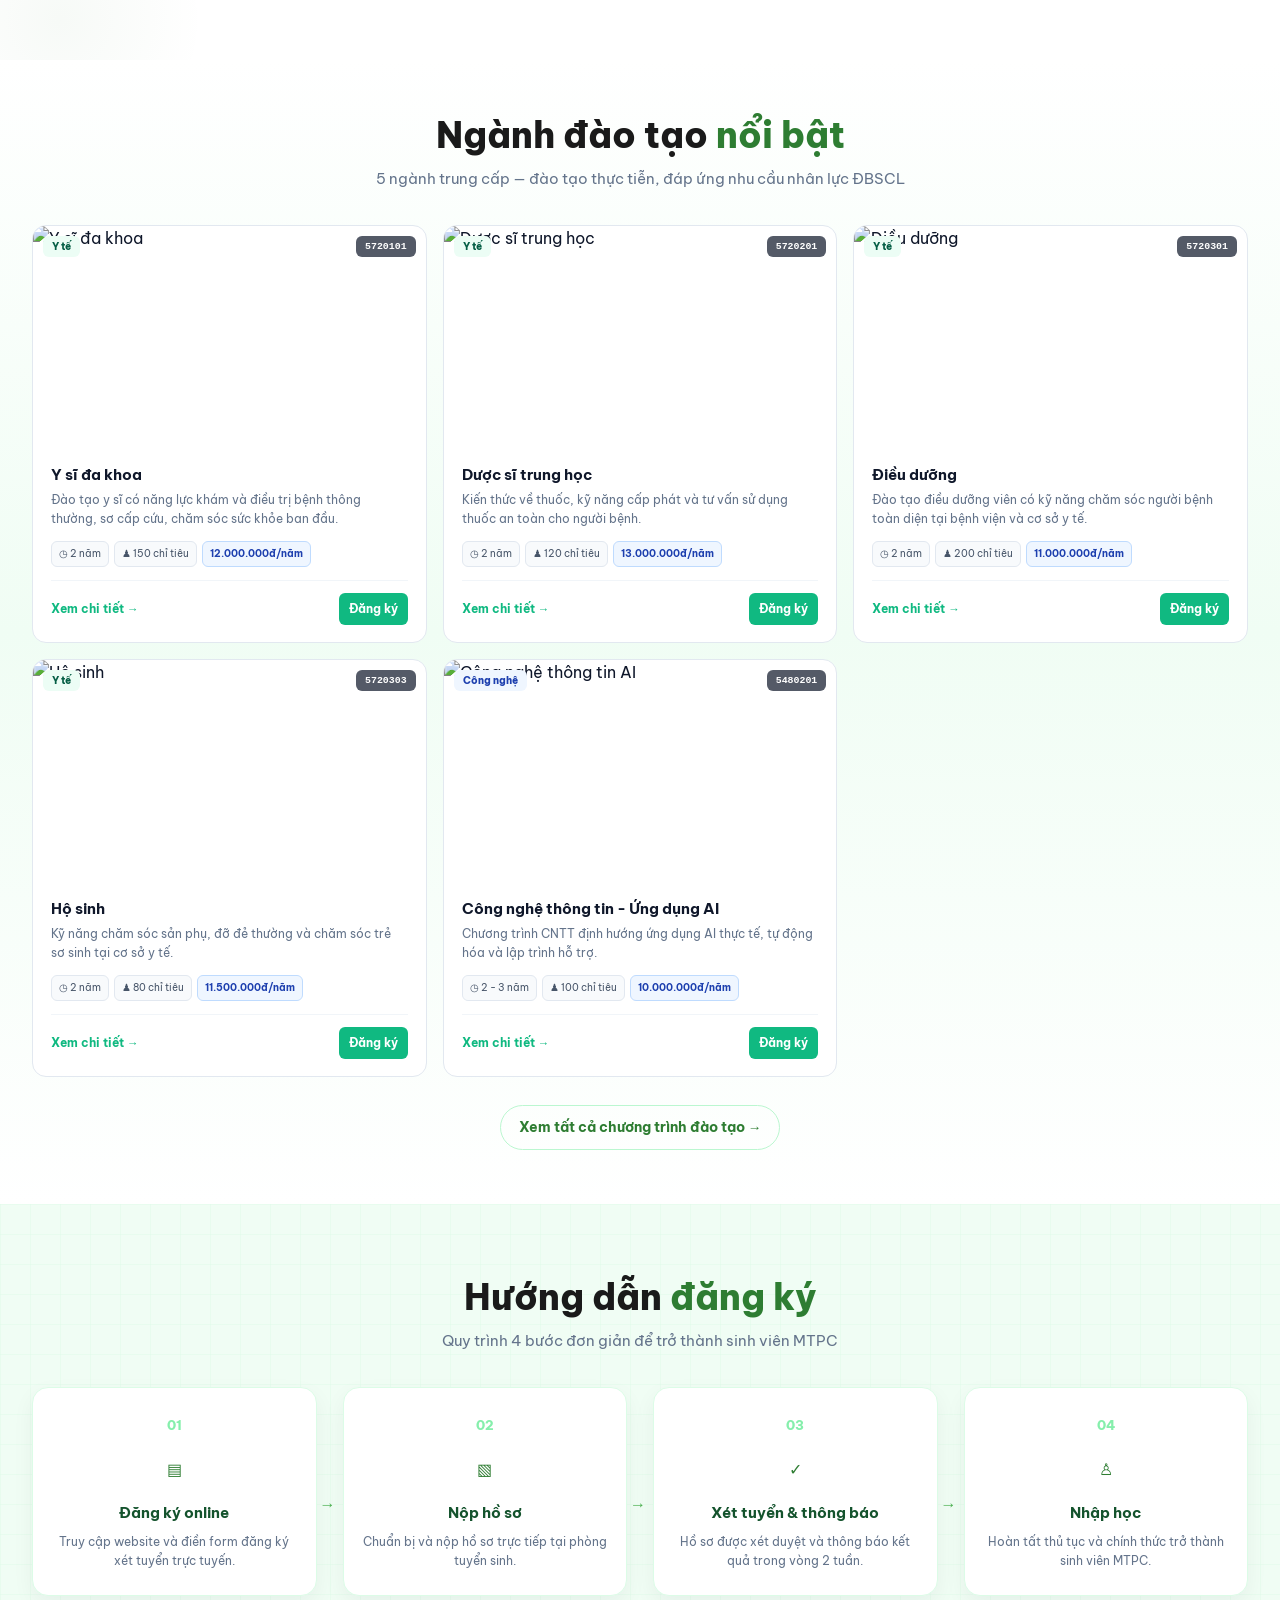
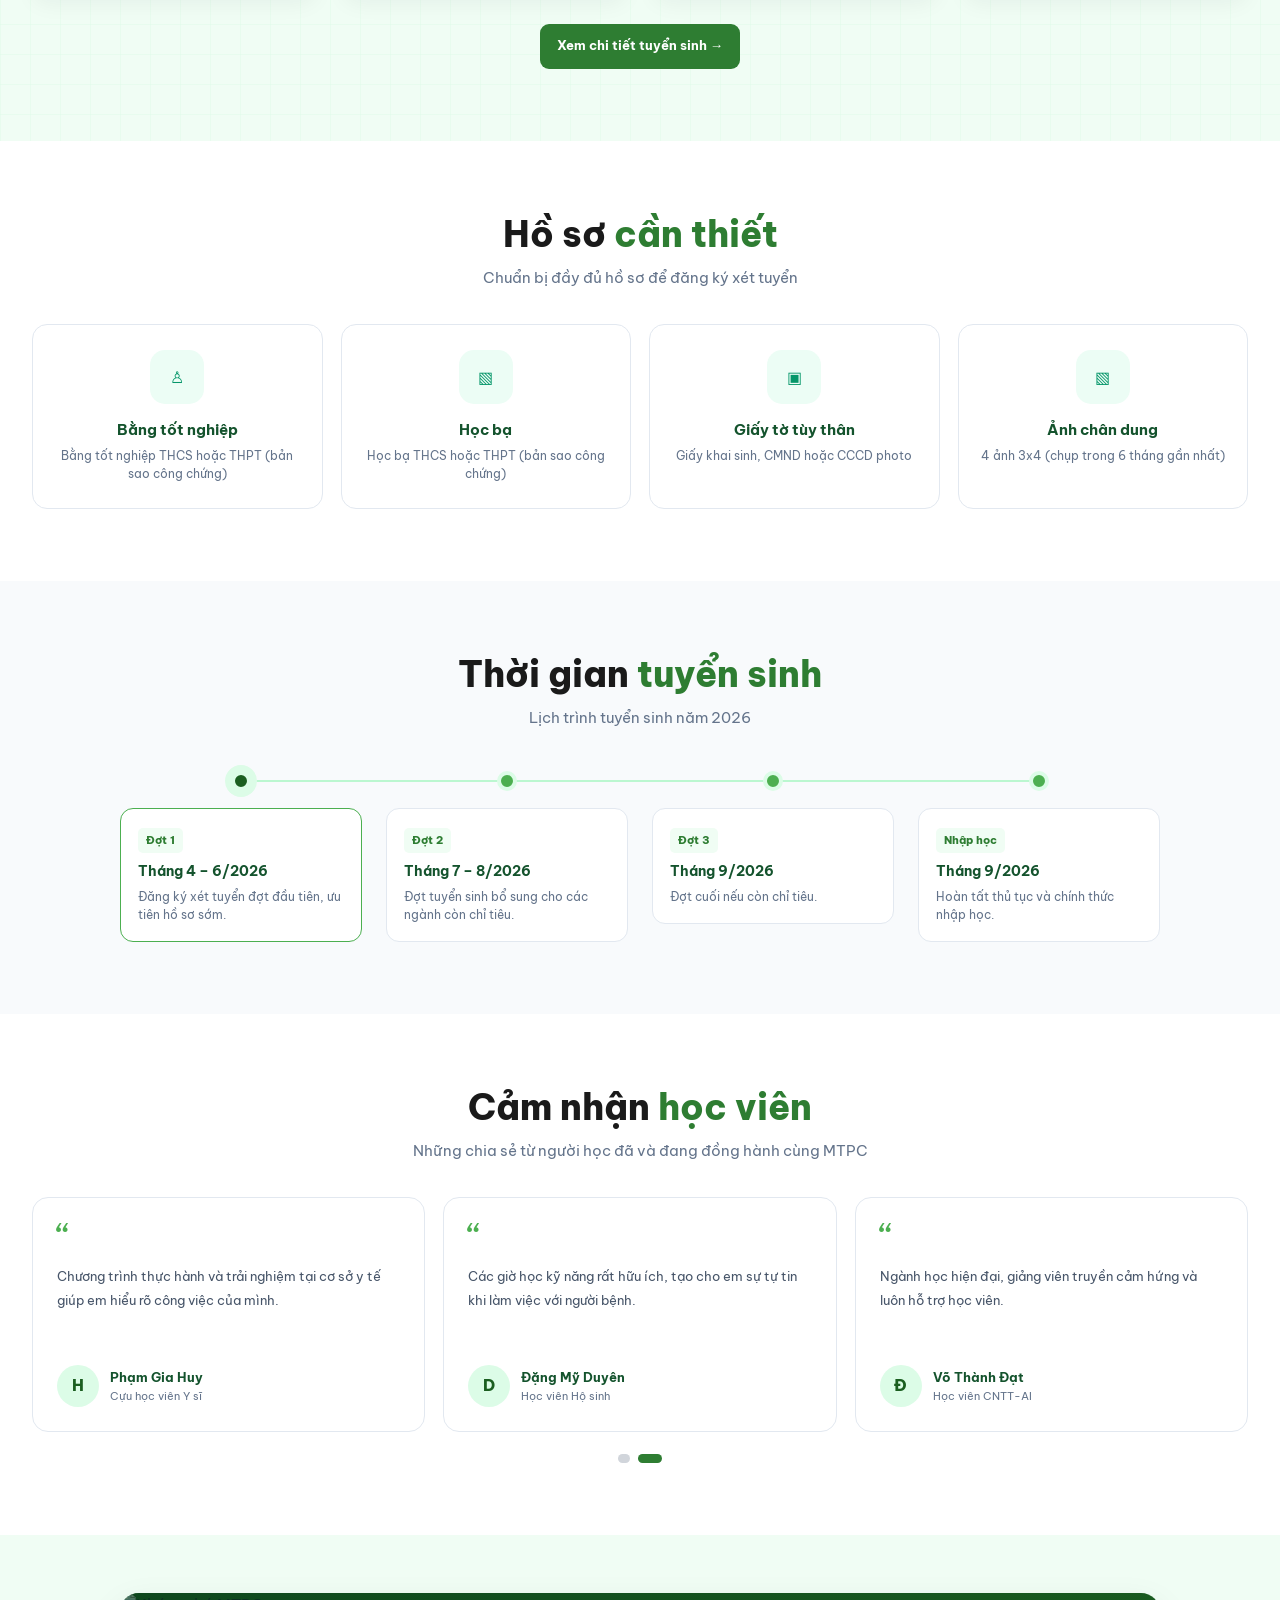
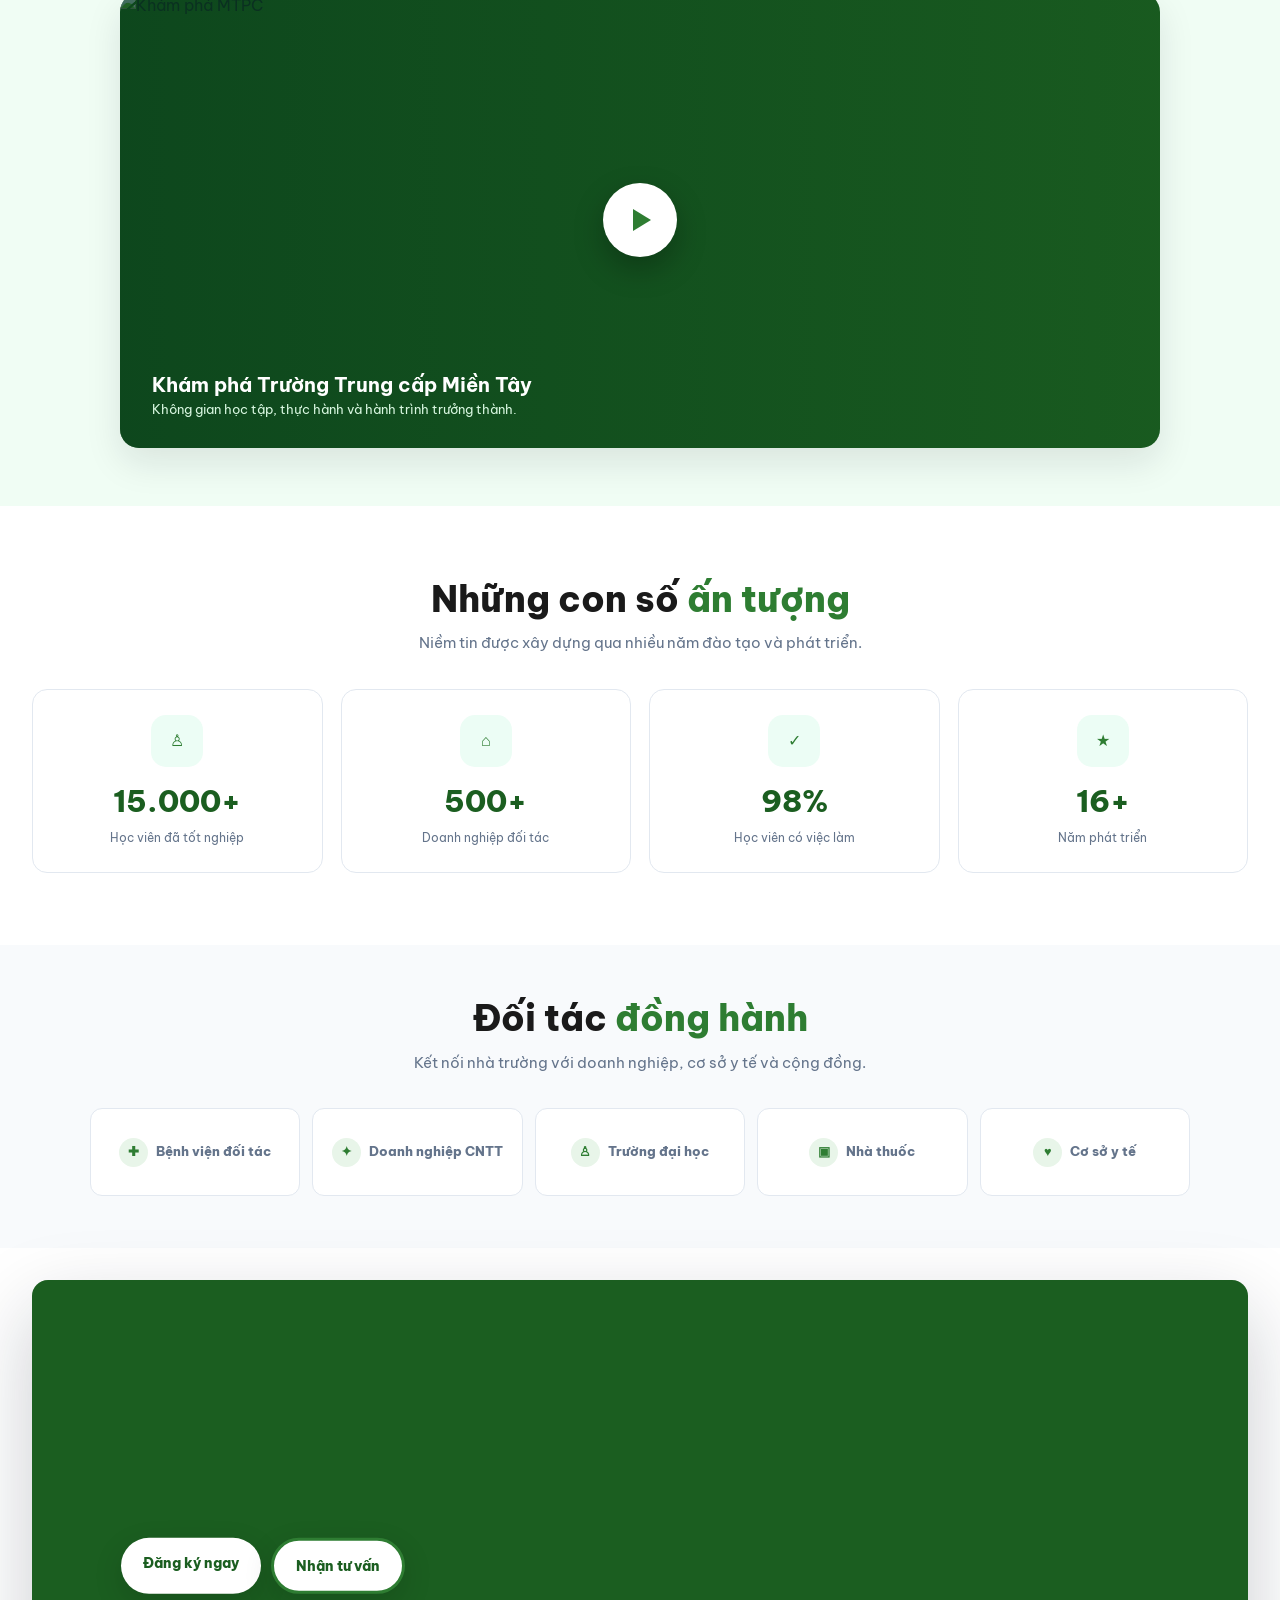
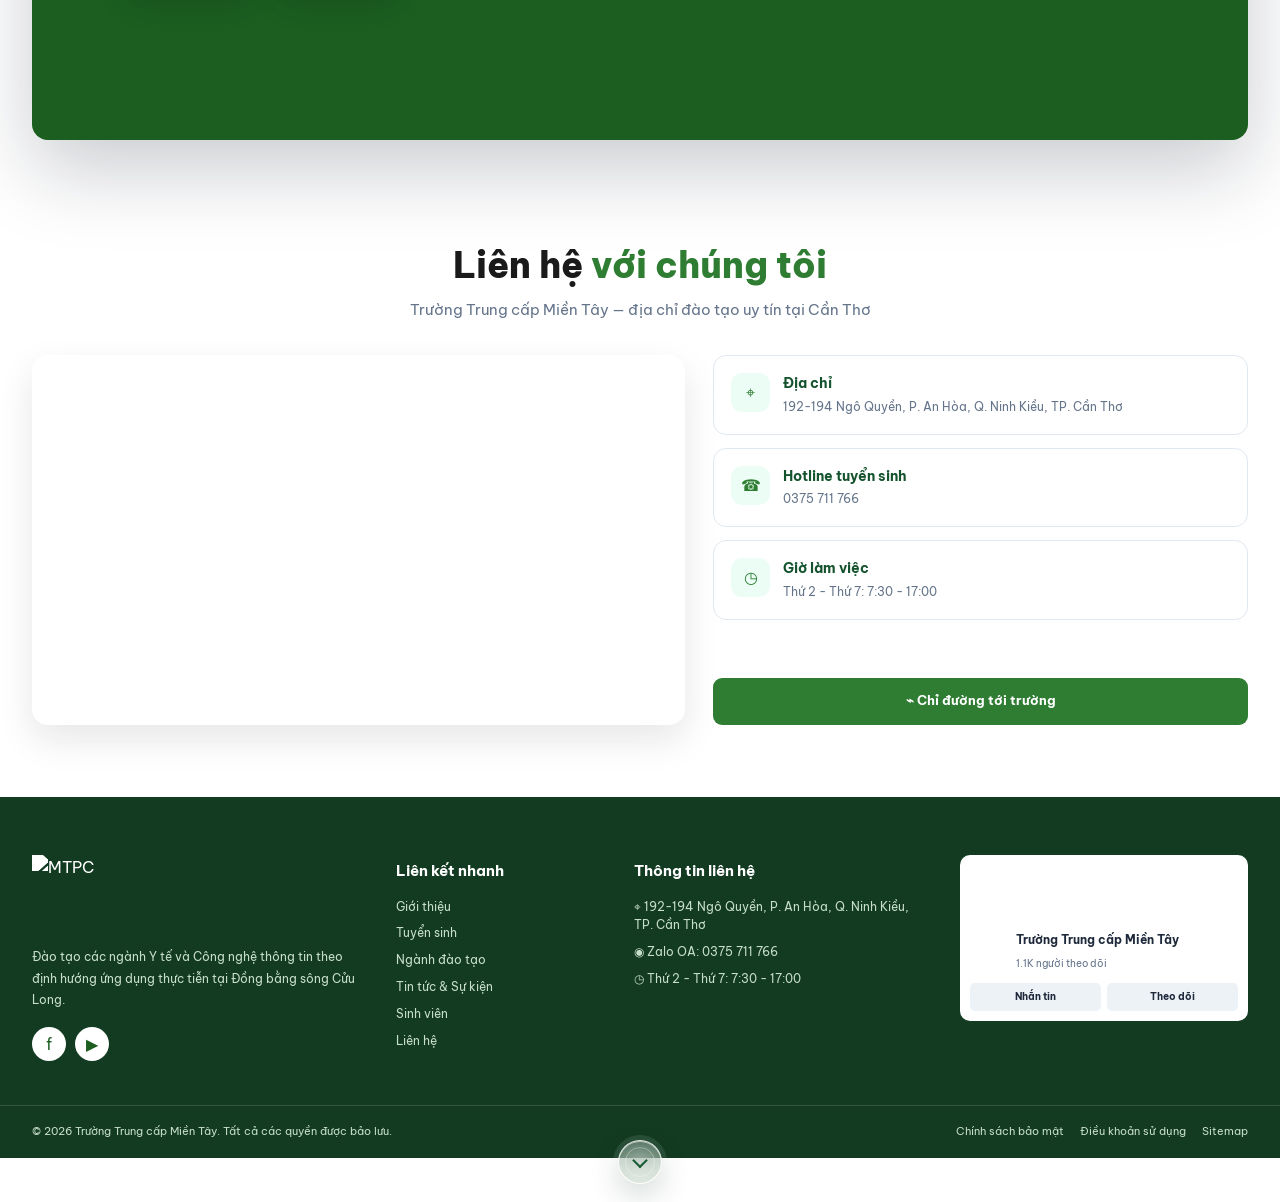
==== commit 10c314a1: "Polish public chat arrow control" ====
--- a/index.html
+++ b/index.html
@@ -236,8 +236,8 @@
 </style>
   <style id="chat-launch-refined-control">
     /* Public entry control: keep the chat affordance as a quiet arrow, never a text pill. */
-    .chat-launch{width:36px;height:36px;padding:0;border:1px solid rgba(221,255,228,.58);border-radius:50%;background:rgba(8,78,40,.58);box-shadow:0 8px 22px rgba(9,61,30,.2),inset 0 1px 0 rgba(255,255,255,.2);color:#effff2;font-size:0;backdrop-filter:blur(14px);-webkit-backdrop-filter:blur(14px);transition:transform .2s ease,background .2s ease,border-color .2s ease,box-shadow .2s ease}.chat-launch:before{content:"";display:block;width:8px;height:8px;margin:-3px 0 0;border-right:1.8px solid currentColor;border-bottom:1.8px solid currentColor;transform:rotate(45deg);transition:transform .22s ease}.chat-launch:hover{border-color:rgba(231,255,235,.9);background:rgba(13,111,56,.76);box-shadow:0 10px 26px rgba(9,61,30,.28),inset 0 1px 0 rgba(255,255,255,.25);transform:translateX(-50%) translateY(-1px)}.chat-launch.is-open:before{transform:rotate(225deg);margin-top:3px}.chat-launch:focus-visible{outline:2px solid rgba(178,255,194,.92);outline-offset:4px}
-    @media(max-width:600px){.chat-launch{width:34px;height:34px}}
+    .chat-launch{position:relative;width:44px;height:44px;padding:0;border:1px solid rgba(255,255,255,.82);border-radius:50%;background:rgba(245,255,247,.24);box-shadow:0 12px 30px rgba(12,51,29,.18),0 0 0 5px rgba(255,255,255,.1),inset 0 1px 0 rgba(255,255,255,.55),inset 0 -8px 16px rgba(20,85,44,.12);color:#145a32;font-size:0;backdrop-filter:blur(16px) saturate(1.08);-webkit-backdrop-filter:blur(16px) saturate(1.08);transition:transform .25s cubic-bezier(.2,.8,.2,1),background .25s ease,border-color .25s ease,box-shadow .25s ease}.chat-launch:after{content:"";position:absolute;inset:6px;border:1px solid rgba(255,255,255,.32);border-radius:50%;pointer-events:none}.chat-launch:before{content:"";position:absolute;left:50%;top:50%;width:9px;height:9px;border-right:2px solid currentColor;border-bottom:2px solid currentColor;transform:translate(-50%,-64%) rotate(45deg);transition:transform .25s cubic-bezier(.2,.8,.2,1)}.chat-launch:hover{border-color:rgba(255,255,255,.98);background:rgba(255,255,255,.38);box-shadow:0 15px 34px rgba(12,51,29,.24),0 0 0 6px rgba(255,255,255,.13),inset 0 1px 0 rgba(255,255,255,.72),inset 0 -8px 16px rgba(20,85,44,.1);transform:translateX(-50%) translateY(-3px)}.chat-launch.is-open:before{transform:translate(-50%,-36%) rotate(225deg)}.chat-launch:focus-visible{outline:2px solid rgba(198,255,208,.95);outline-offset:5px}
+    @media(max-width:600px){.chat-launch{width:40px;height:40px}.chat-launch:after{inset:5px}.chat-launch:before{width:8px;height:8px}}
   </style>
 </head>
 <body>
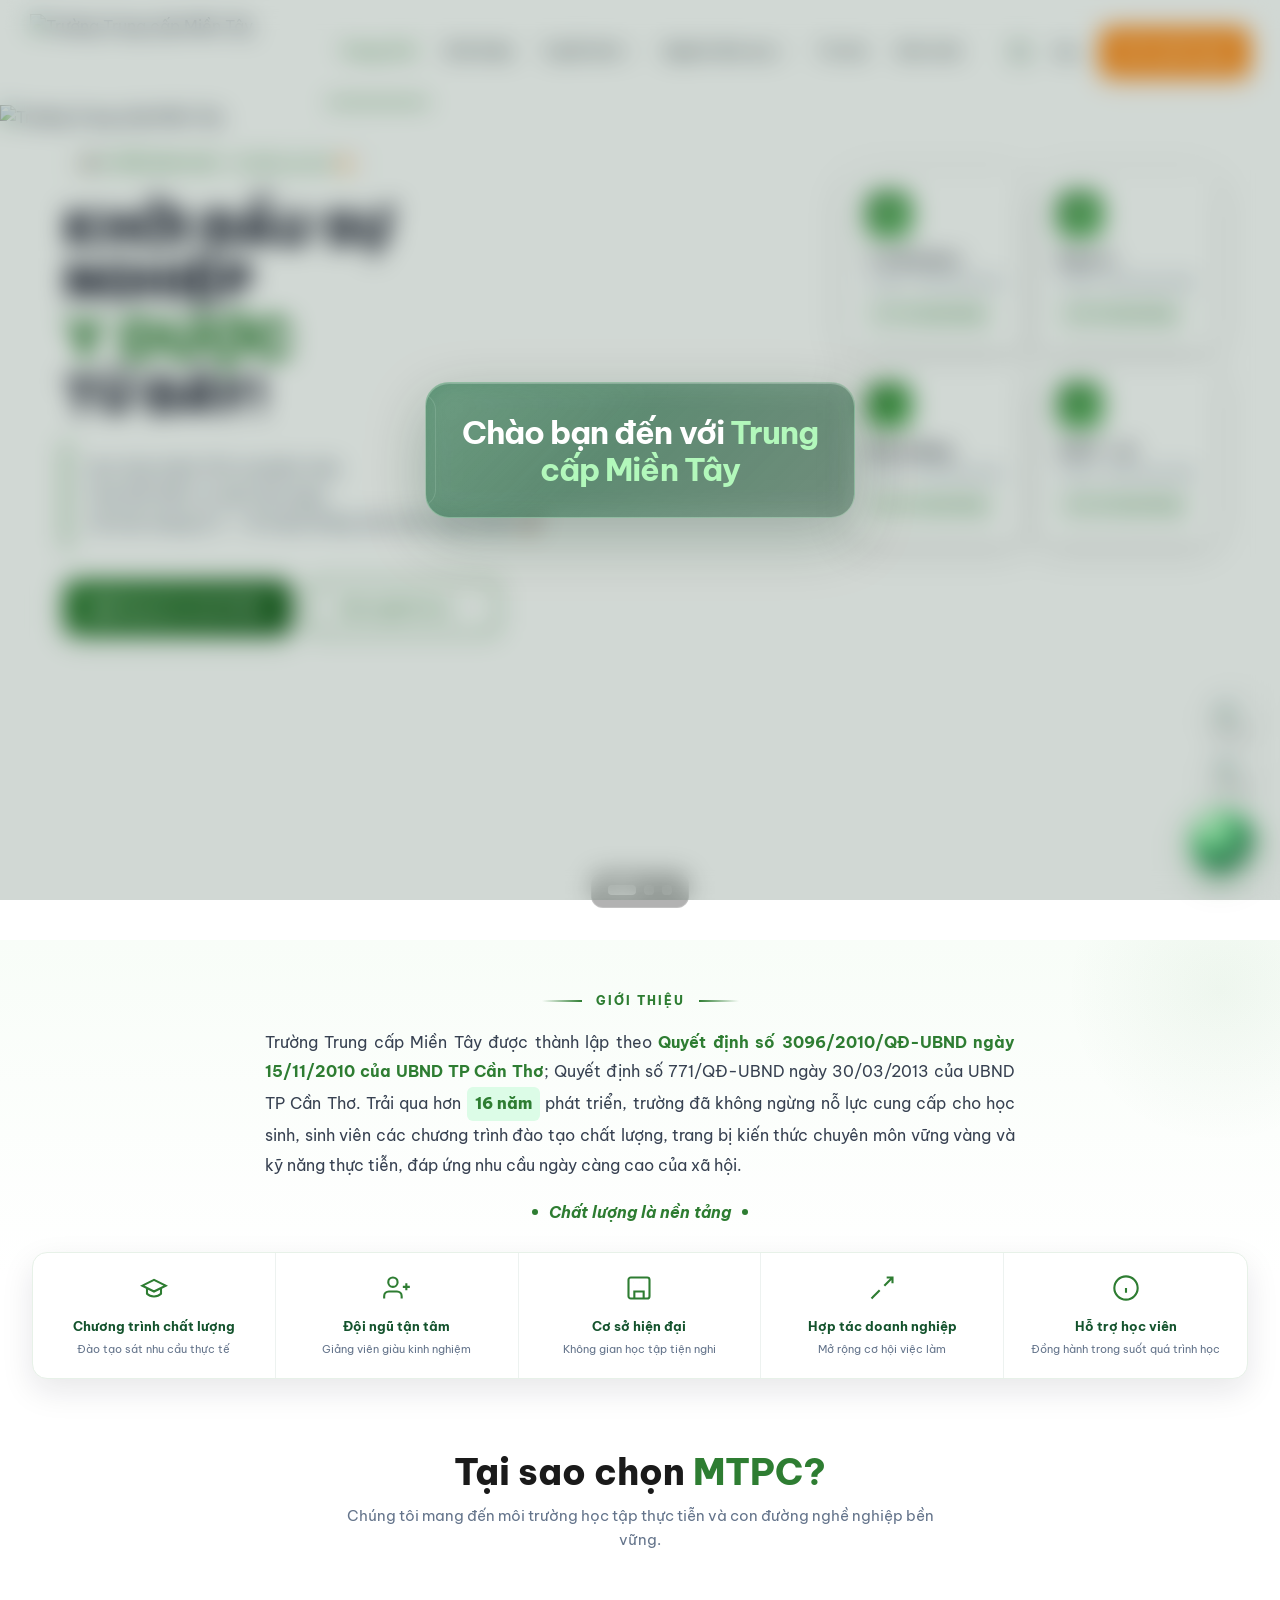
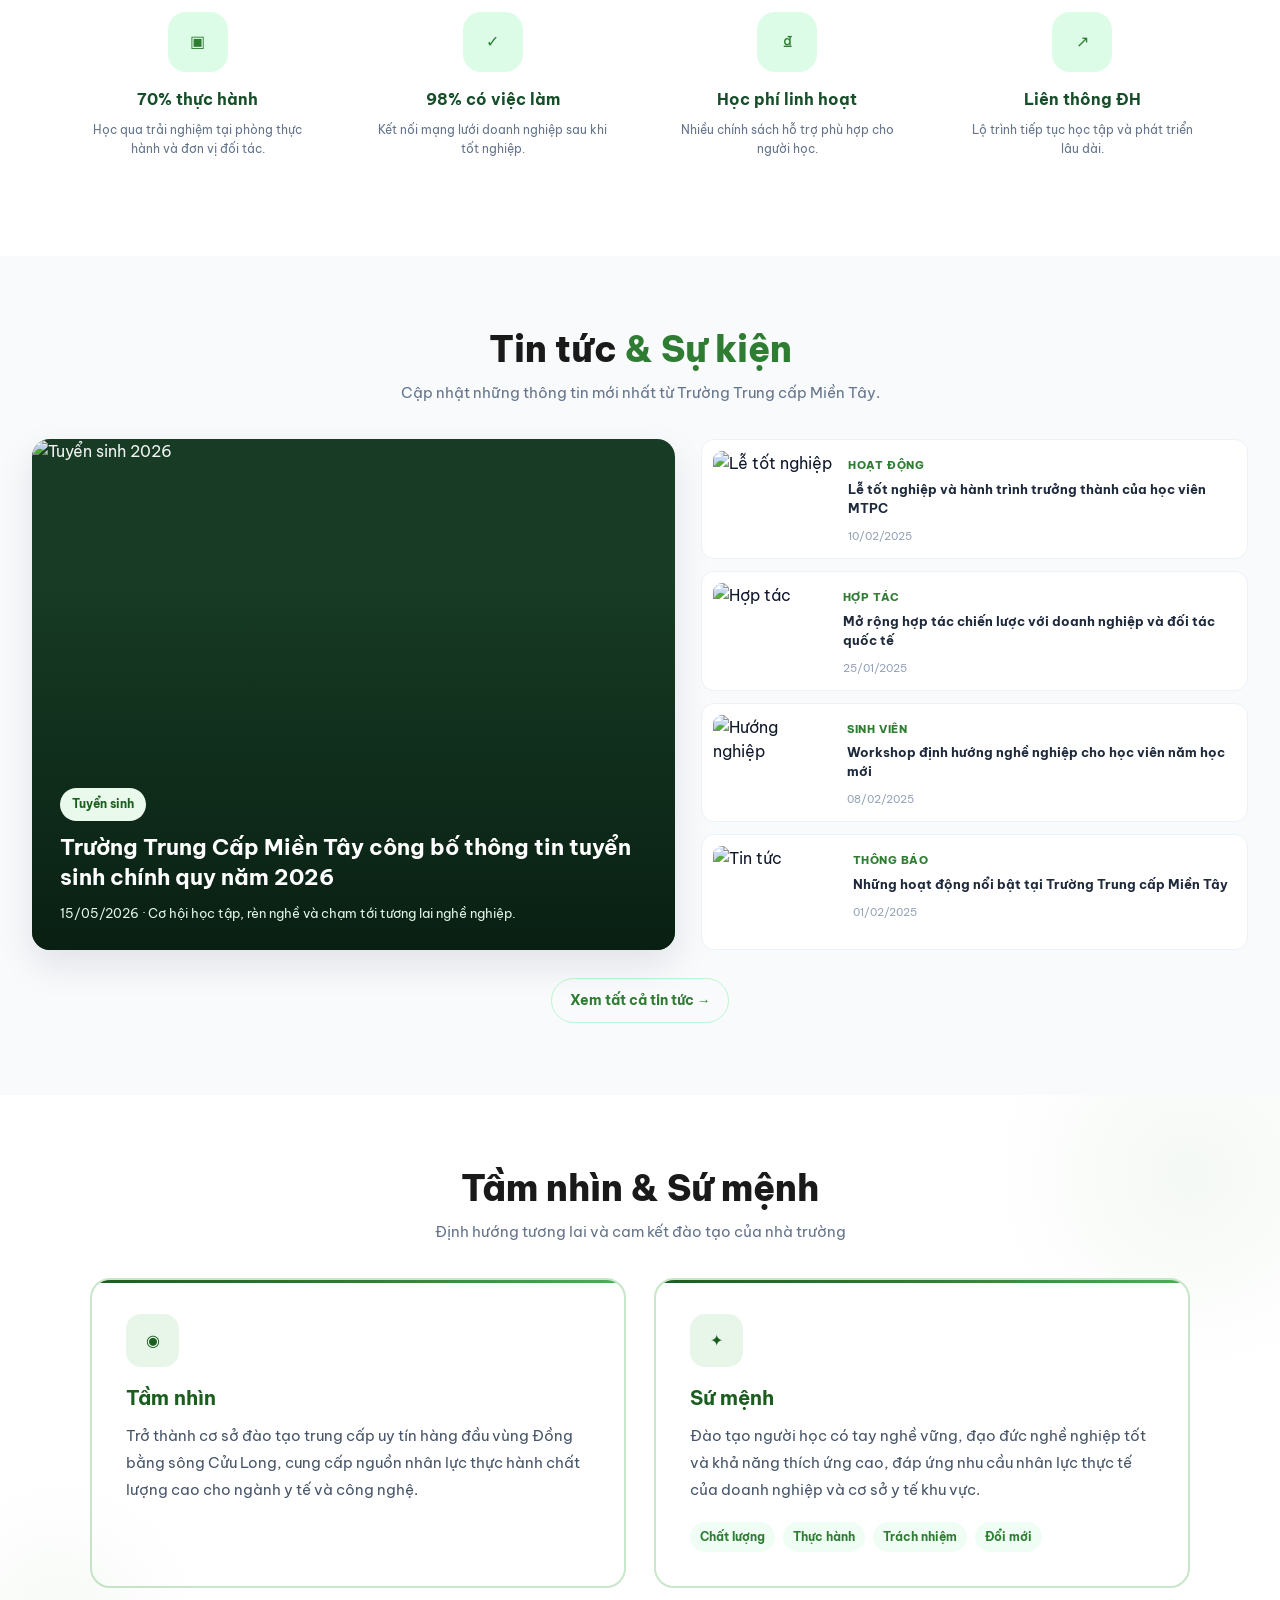
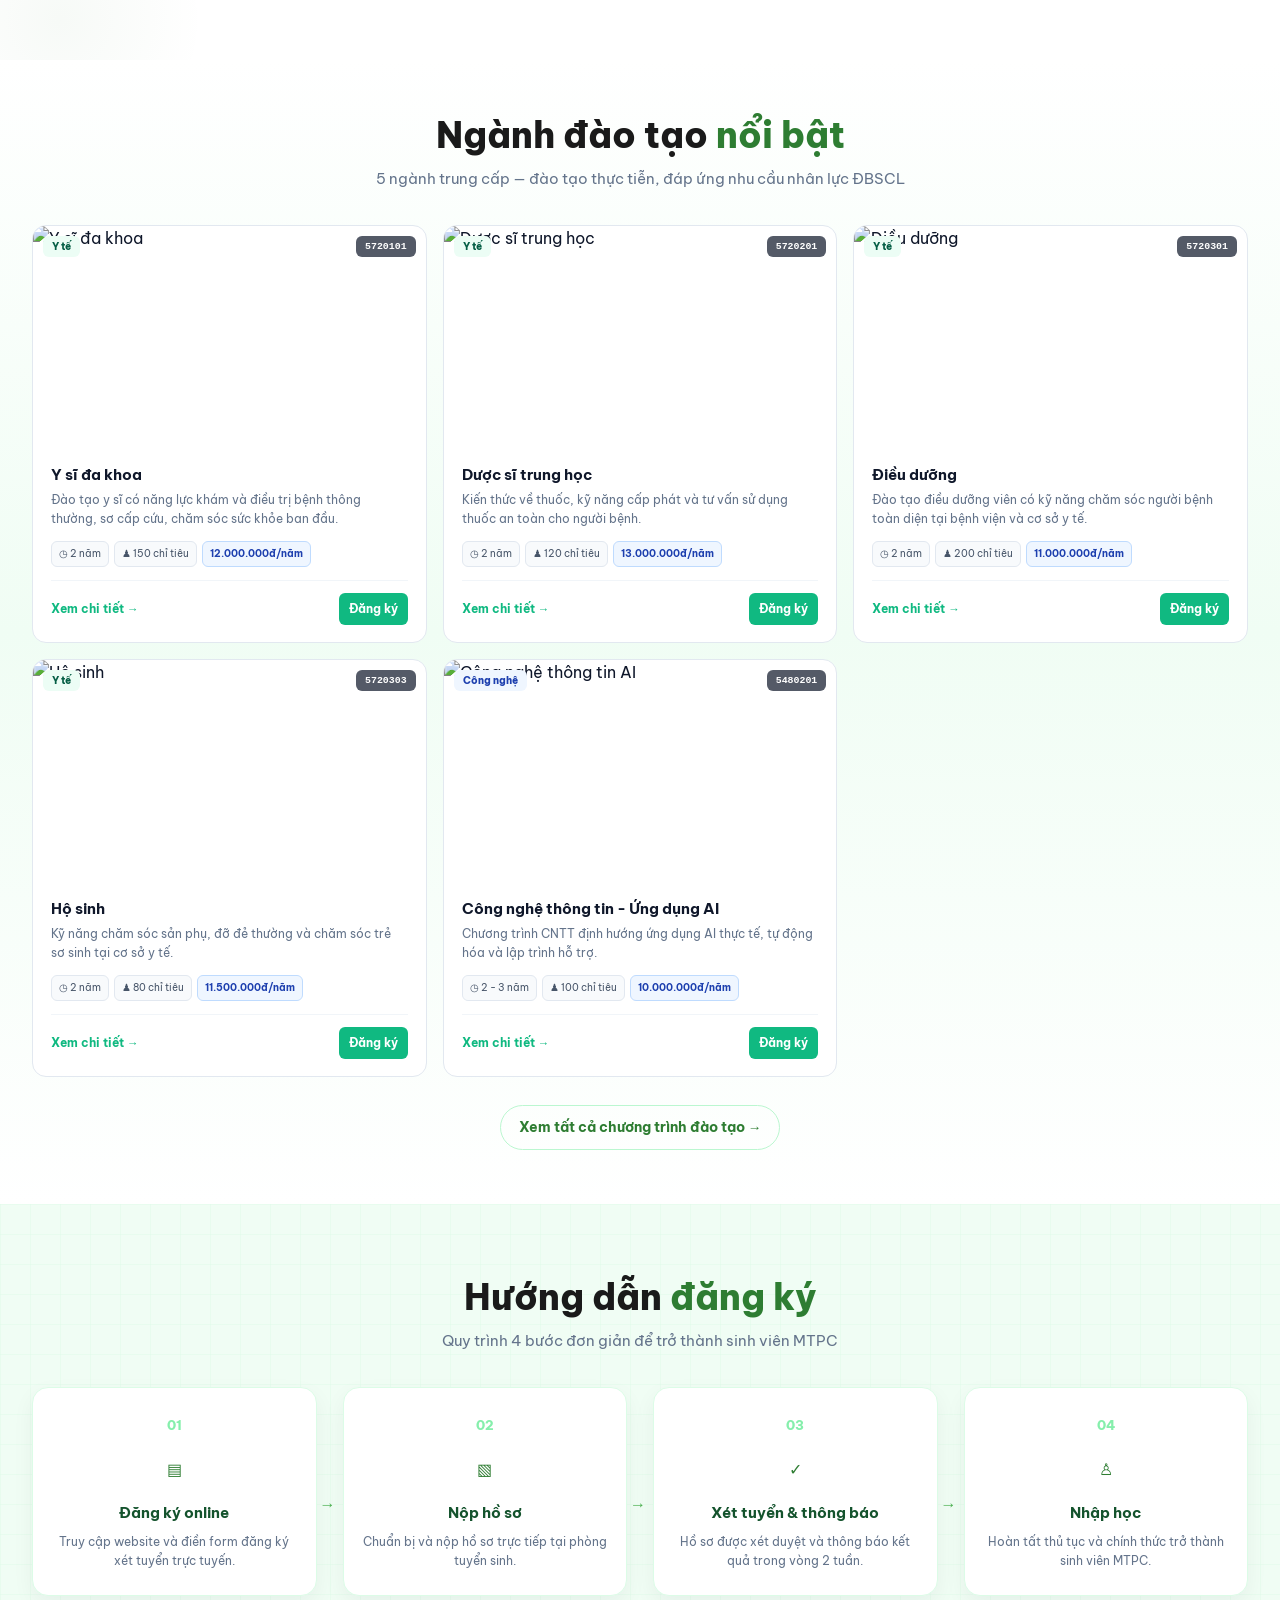
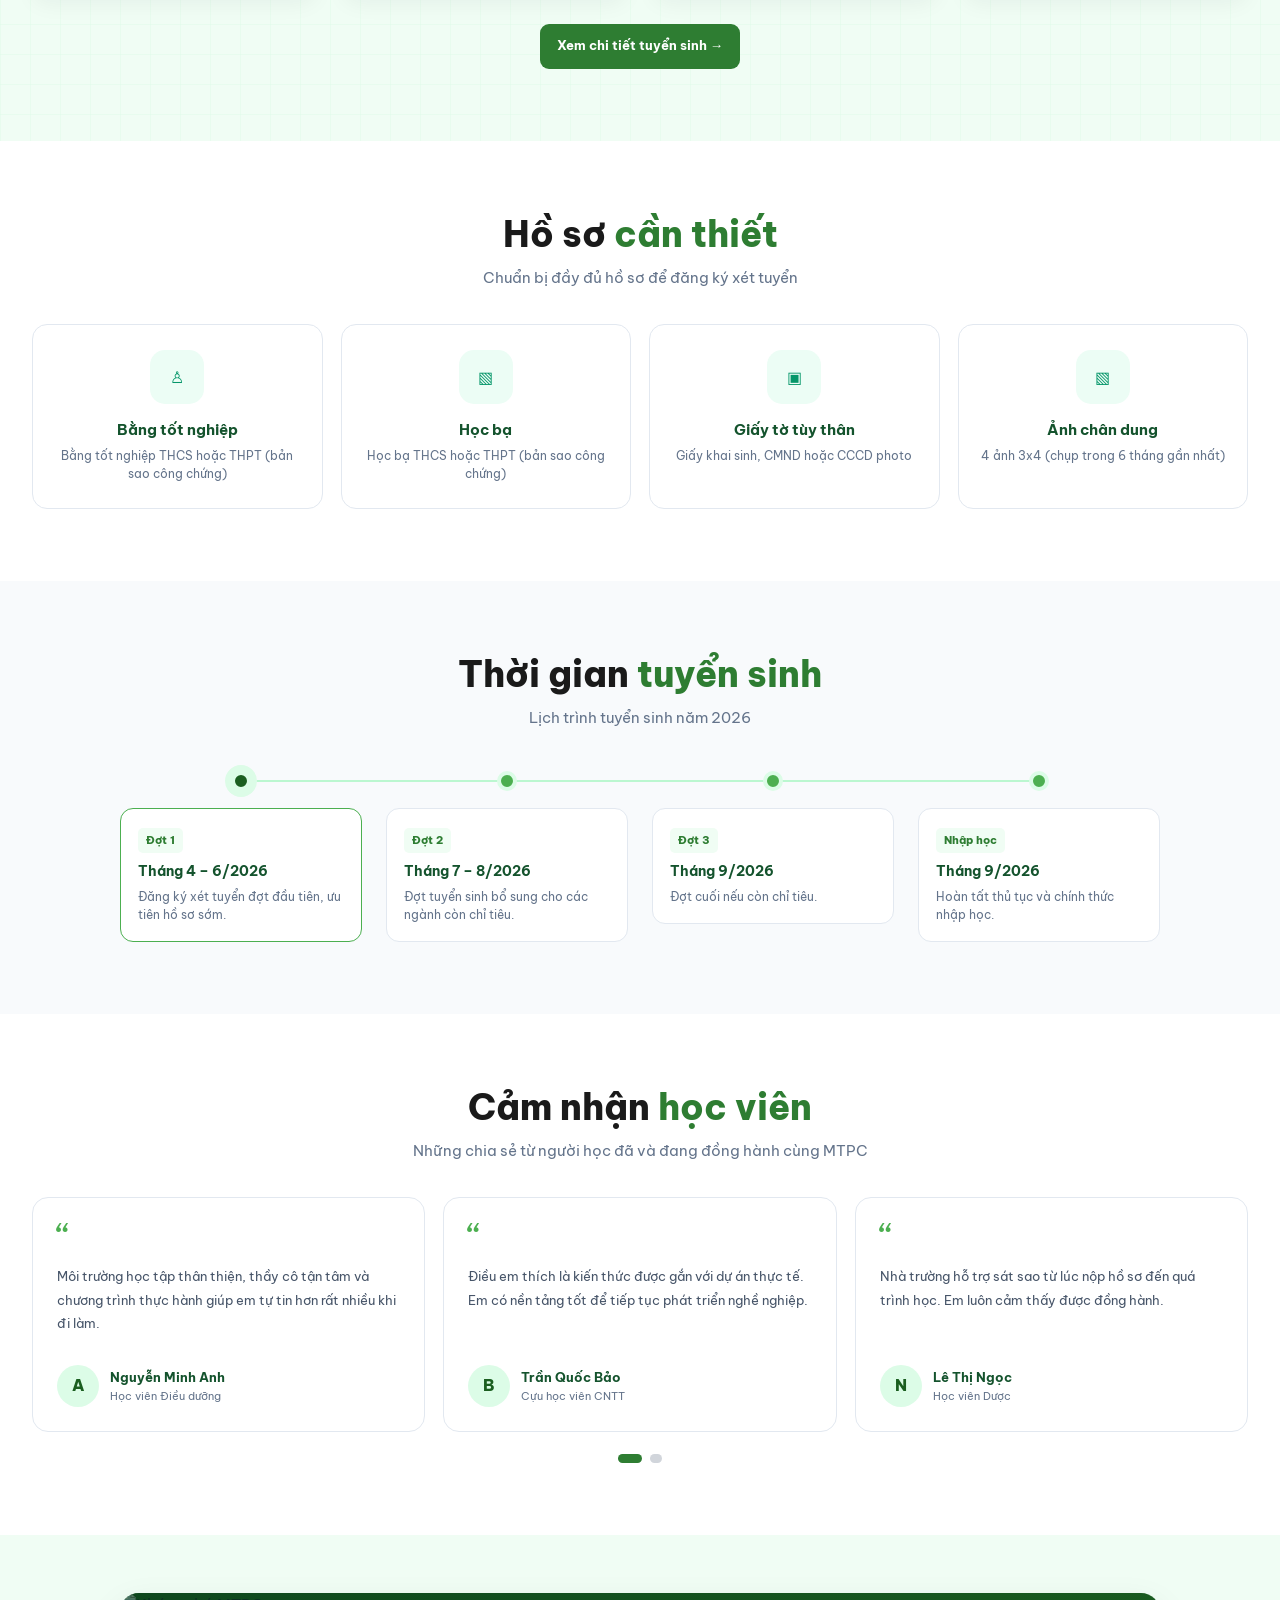
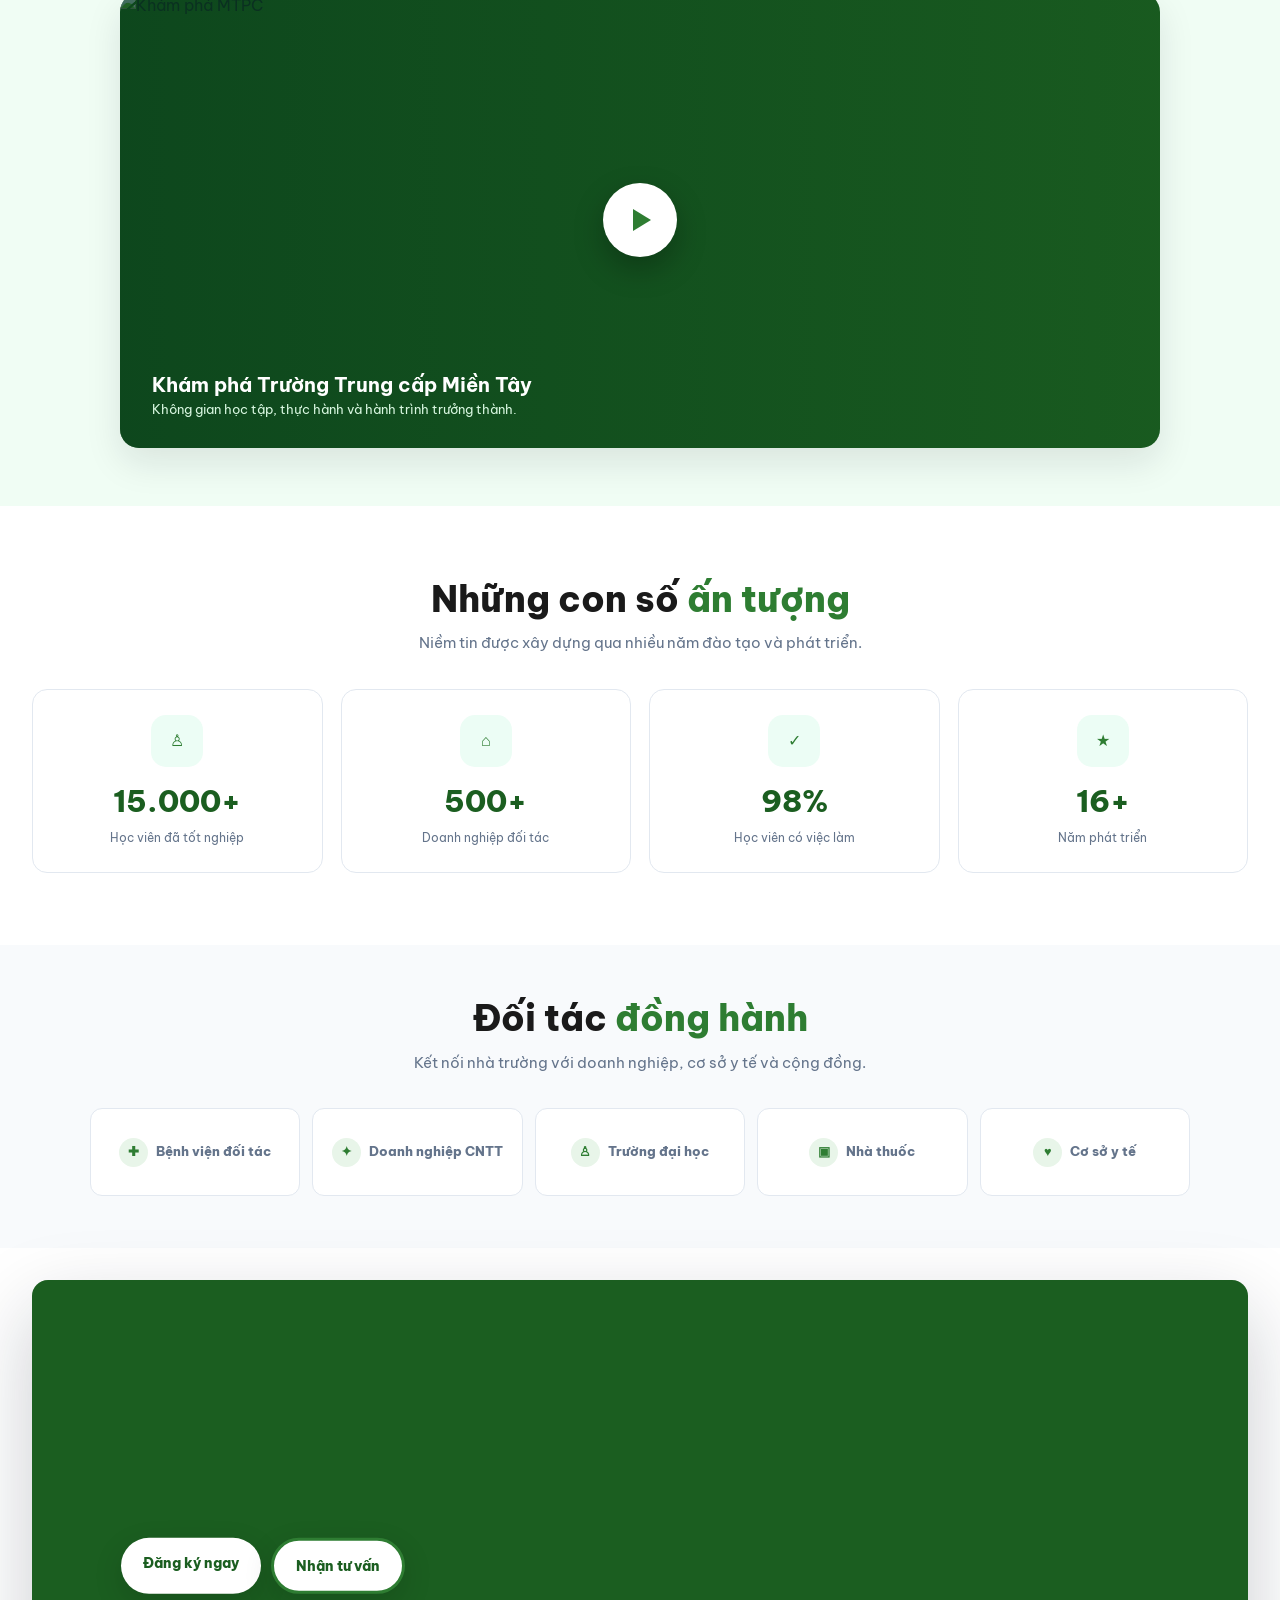
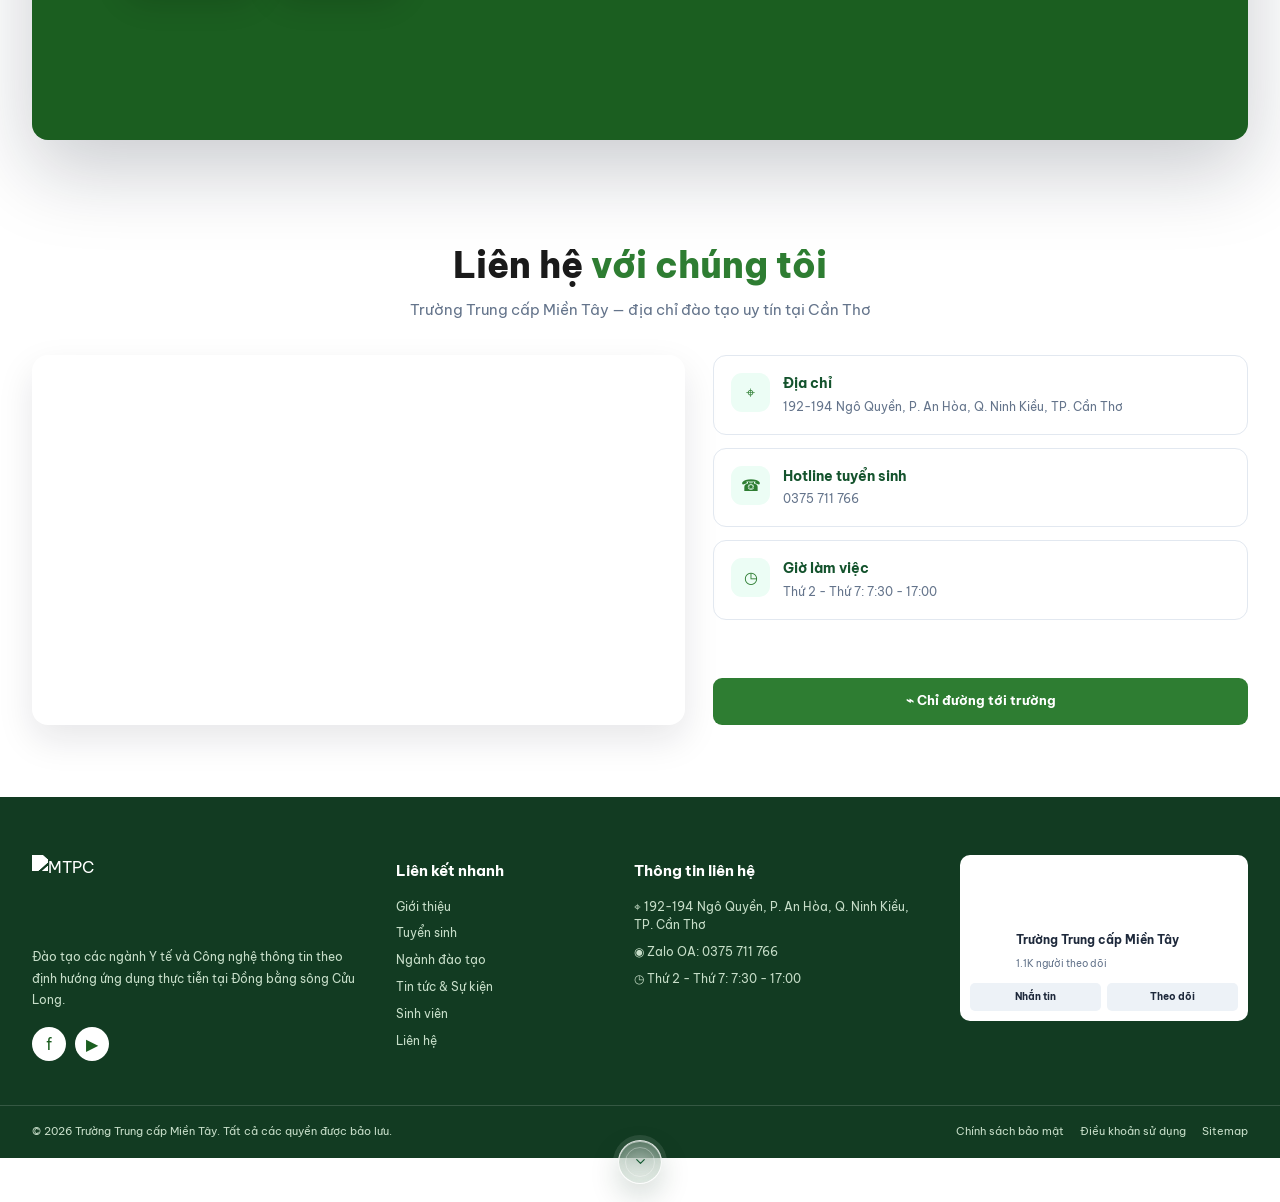
==== commit ddc31d60: "Restore visible chat arrow icon" ====
--- a/index.html
+++ b/index.html
@@ -236,7 +236,7 @@
 </style>
   <style id="chat-launch-refined-control">
     /* Public entry control: keep the chat affordance as a quiet arrow, never a text pill. */
-    .chat-launch{position:relative;width:44px;height:44px;padding:0;border:1px solid rgba(255,255,255,.82);border-radius:50%;background:rgba(245,255,247,.24);box-shadow:0 12px 30px rgba(12,51,29,.18),0 0 0 5px rgba(255,255,255,.1),inset 0 1px 0 rgba(255,255,255,.55),inset 0 -8px 16px rgba(20,85,44,.12);color:#145a32;font-size:0;backdrop-filter:blur(16px) saturate(1.08);-webkit-backdrop-filter:blur(16px) saturate(1.08);transition:transform .25s cubic-bezier(.2,.8,.2,1),background .25s ease,border-color .25s ease,box-shadow .25s ease}.chat-launch:after{content:"";position:absolute;inset:6px;border:1px solid rgba(255,255,255,.32);border-radius:50%;pointer-events:none}.chat-launch:before{content:"";position:absolute;left:50%;top:50%;width:9px;height:9px;border-right:2px solid currentColor;border-bottom:2px solid currentColor;transform:translate(-50%,-64%) rotate(45deg);transition:transform .25s cubic-bezier(.2,.8,.2,1)}.chat-launch:hover{border-color:rgba(255,255,255,.98);background:rgba(255,255,255,.38);box-shadow:0 15px 34px rgba(12,51,29,.24),0 0 0 6px rgba(255,255,255,.13),inset 0 1px 0 rgba(255,255,255,.72),inset 0 -8px 16px rgba(20,85,44,.1);transform:translateX(-50%) translateY(-3px)}.chat-launch.is-open:before{transform:translate(-50%,-36%) rotate(225deg)}.chat-launch:focus-visible{outline:2px solid rgba(198,255,208,.95);outline-offset:5px}
+    .chat-launch{position:relative;z-index:1500;display:grid!important;place-items:center;width:44px;height:44px;padding:0;border:1px solid rgba(255,255,255,.82);border-radius:50%;background:rgba(245,255,247,.24);box-shadow:0 12px 30px rgba(12,51,29,.18),0 0 0 5px rgba(255,255,255,.1),inset 0 1px 0 rgba(255,255,255,.55),inset 0 -8px 16px rgba(20,85,44,.12);color:#145a32;font-size:0;opacity:1!important;visibility:visible!important;backdrop-filter:blur(16px) saturate(1.08);-webkit-backdrop-filter:blur(16px) saturate(1.08);transition:transform .25s cubic-bezier(.2,.8,.2,1),background .25s ease,border-color .25s ease,box-shadow .25s ease}.chat-launch:after{content:"";position:absolute;inset:6px;border:1px solid rgba(255,255,255,.32);border-radius:50%;pointer-events:none}.chat-launch:before{display:none}.chat-launch .chat-launch-icon{display:block;width:15px;height:15px;fill:none;stroke:currentColor;stroke-width:1.9;stroke-linecap:round;stroke-linejoin:round;transition:transform .25s cubic-bezier(.2,.8,.2,1)}.chat-launch:hover{border-color:rgba(255,255,255,.98);background:rgba(255,255,255,.38);box-shadow:0 15px 34px rgba(12,51,29,.24),0 0 0 6px rgba(255,255,255,.13),inset 0 1px 0 rgba(255,255,255,.72),inset 0 -8px 16px rgba(20,85,44,.1);transform:translateX(-50%) translateY(-3px)}.chat-launch.is-open .chat-launch-icon{transform:rotate(180deg)}.chat-launch:focus-visible{outline:2px solid rgba(198,255,208,.95);outline-offset:5px}
     @media(max-width:600px){.chat-launch{width:40px;height:40px}.chat-launch:after{inset:5px}.chat-launch:before{width:8px;height:8px}}
   </style>
 </head>
@@ -330,7 +330,7 @@
   <div class="ai-entry-prompt" id="aiEntryPrompt" role="dialog" aria-modal="true" aria-labelledby="aiEntryTitle"><div class="ai-entry-card"><h2 class="ai-entry-title" id="aiEntryTitle">Chào bạn đến với <span>Trung cấp Miền Tây</span></h2></div></div>
   <section class="ai-welcome is-hidden" id="aiWelcome" aria-label="Trợ lý tuyển sinh Nhi"><div class="ai-welcome-card"><img class="ai-school-logo" src="mtpc-assets/logo.png" alt="Trường Trung cấp Miền Tây"><div class="ai-welcome-intro"><p class="ai-welcome-eyebrow"><i></i>TRỢ LÝ TUYỂN SINH MTPC</p><h2>Xin chào, <span>mình là Nhi</span></h2><p class="ai-welcome-lead">Trợ lý tuyển sinh AI của Trường Trung cấp Miền Tây.</p></div><div class="ai-welcome-orb-side"><div class="ai-orb-stage" aria-hidden="true"><div class="ai-orb"><span class="ai-orb-mark">N</span></div></div></div><div class="ai-live-transcript" id="aiLiveTranscript" aria-live="polite" aria-label="Cuộc hội thoại với Nhi"></div><form class="ai-live-text-form" id="aiLiveTextForm"><input class="ai-live-text-input" id="aiLiveTextInput" autocomplete="off" placeholder="Nhập yêu cầu cho Nhi..."><button class="ai-live-text-send" type="submit" aria-label="Gửi yêu cầu">➜</button></form><div class="ai-welcome-status" id="aiWelcomeStatus">NHI ĐANG KẾT NỐI</div><form class="ai-welcome-form" id="aiWelcomeForm"><input id="aiWelcomeInput" autocomplete="off"><button class="ai-welcome-send" type="submit">➜</button></form><div class="ai-welcome-suggestions"><button type="button" data-ai-question="MTPC có những ngành nào?">Ngành học</button></div><button class="ai-welcome-skip" id="aiWelcomeSkip" type="button" aria-label="Đóng trợ lý và xem website">Xem website</button><p class="ai-welcome-note"><span>●</span></p></div></section>
   <button class="ai-reopen" id="aiReopen" type="button" aria-label="Mở lại trợ lý Nhi"><span class="ai-reopen-core"><i></i><i></i><i></i><i></i></span></button>
-  <button class="chat-launch" id="chatLaunch" type="button" aria-label="Mở trò chuyện với Nhi" aria-controls="aiLiveTextForm" aria-expanded="false"></button>
+  <button class="chat-launch" id="chatLaunch" type="button" aria-label="Mở trò chuyện với Nhi" aria-controls="aiLiveTextForm" aria-expanded="false"><svg class="chat-launch-icon" viewBox="0 0 24 24" aria-hidden="true"><path d="m6 9 6 6 6-6"></path></svg></button>
 
   <aside class="chat-window" id="chatWindow" aria-label="Trợ lý tuyển sinh Nhi"><div class="chat-header"><div class="chat-head-info"><div class="chat-avatar"><svg viewBox="0 0 24 24" fill="currentColor"><path d="M12 2a2 2 0 0 1 2 2c0 .74-.4 1.39-1 1.73V7h1a7 7 0 0 1 7 7h1a1 1 0 0 1 1 1v3a1 1 0 0 1-1 1h-1v1a2 2 0 0 1-2 2H5a2 2 0 0 1-2-2v-1H2a1 1 0 0 1-1-1v-3a1 1 0 0 1 1-1h1a7 7 0 0 1 7-7h1V5.73C10.4 5.39 10 4.74 10 4a2 2 0 0 1 2-2m-4.5 11A2.5 2.5 0 1 0 10 15.5 2.5 2.5 0 0 0 7.5 13m9 0a2.5 2.5 0 1 0 2.5 2.5 2.5 2.5 0 0 0-2.5-2.5Z"/></svg></div><div><h3>Nhi — Trợ lý tuyển sinh MTPC</h3><p><span class="online-dot"></span>Nhi đang trực</p></div></div><div class="chat-head-actions"><button id="soundBtn" aria-label="Bật tắt âm thanh">🔊</button><button id="closeChat" aria-label="Đóng chat">✕</button></div></div><div class="chat-body" id="chatBody"><div class="chat-message bot"><div class="message-content">Xin chào! 👋 Mình là Nhi, trợ lý tư vấn tuyển sinh của Trường Trung cấp Miền Tây. Bạn quan tâm ngành nào ạ?</div><span class="message-time">Bây giờ</span></div></div><form class="chat-footer" id="chatForm"><div class="chat-input-wrap"><input class="chat-input" id="chatInput" placeholder="Nhập câu hỏi..." autocomplete="off"><button class="chat-send" id="chatSend" type="submit" aria-label="Gửi"><svg viewBox="0 0 24 24" fill="currentColor"><path d="m2.01 21L23 12 2.01 3 2 10l15 2-15 2z"/></svg></button></div></form></aside>
   <button class="chat-bubble nhi-orb" id="chatBubble" aria-label="Mở trò chuyện với Nhi"><span class="nhi-orb-label"><strong>Nhi</strong><small>Tư vấn tuyển sinh</small></span><span class="nhi-orb-rings" aria-hidden="true"></span><span class="nhi-orb-core" aria-hidden="true"><span class="nhi-orb-letter">N</span><span class="nhi-orb-spark">✦</span></span><span class="nhi-orb-close" aria-hidden="true">×</span></button>
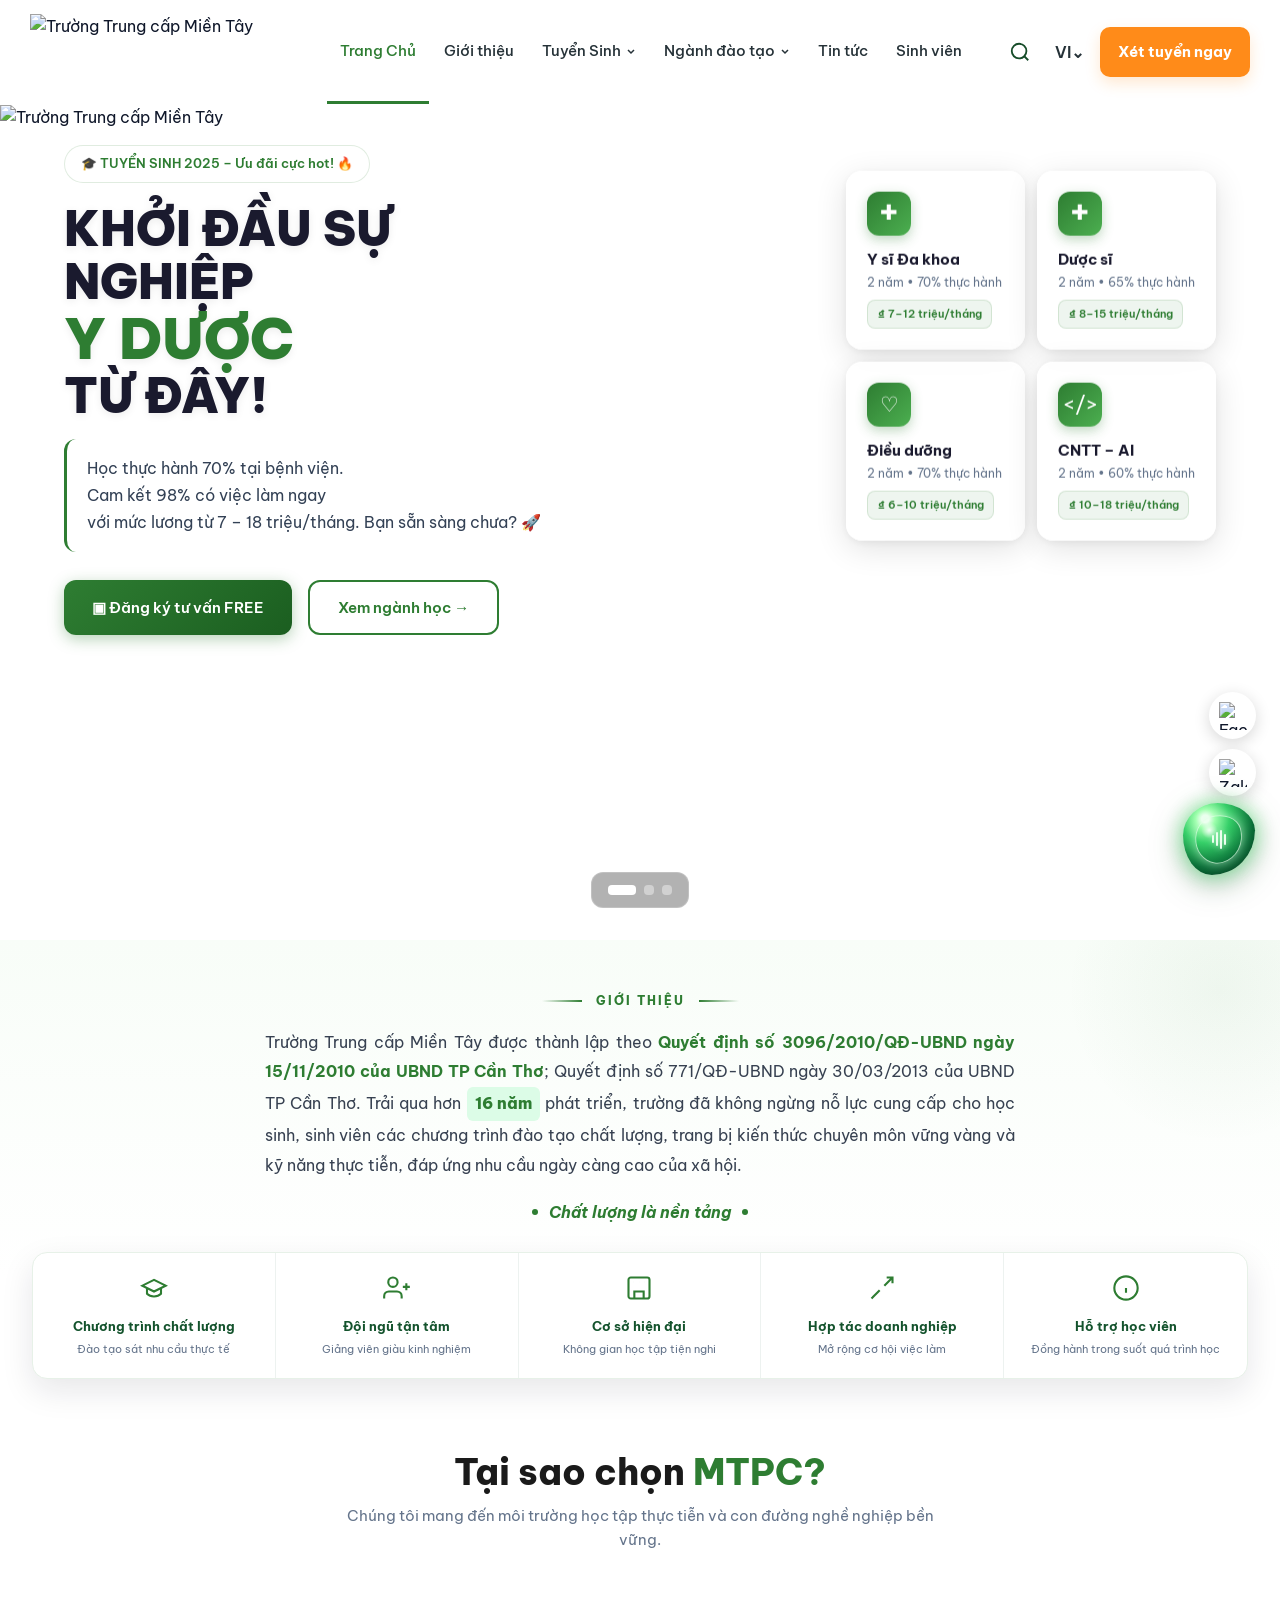
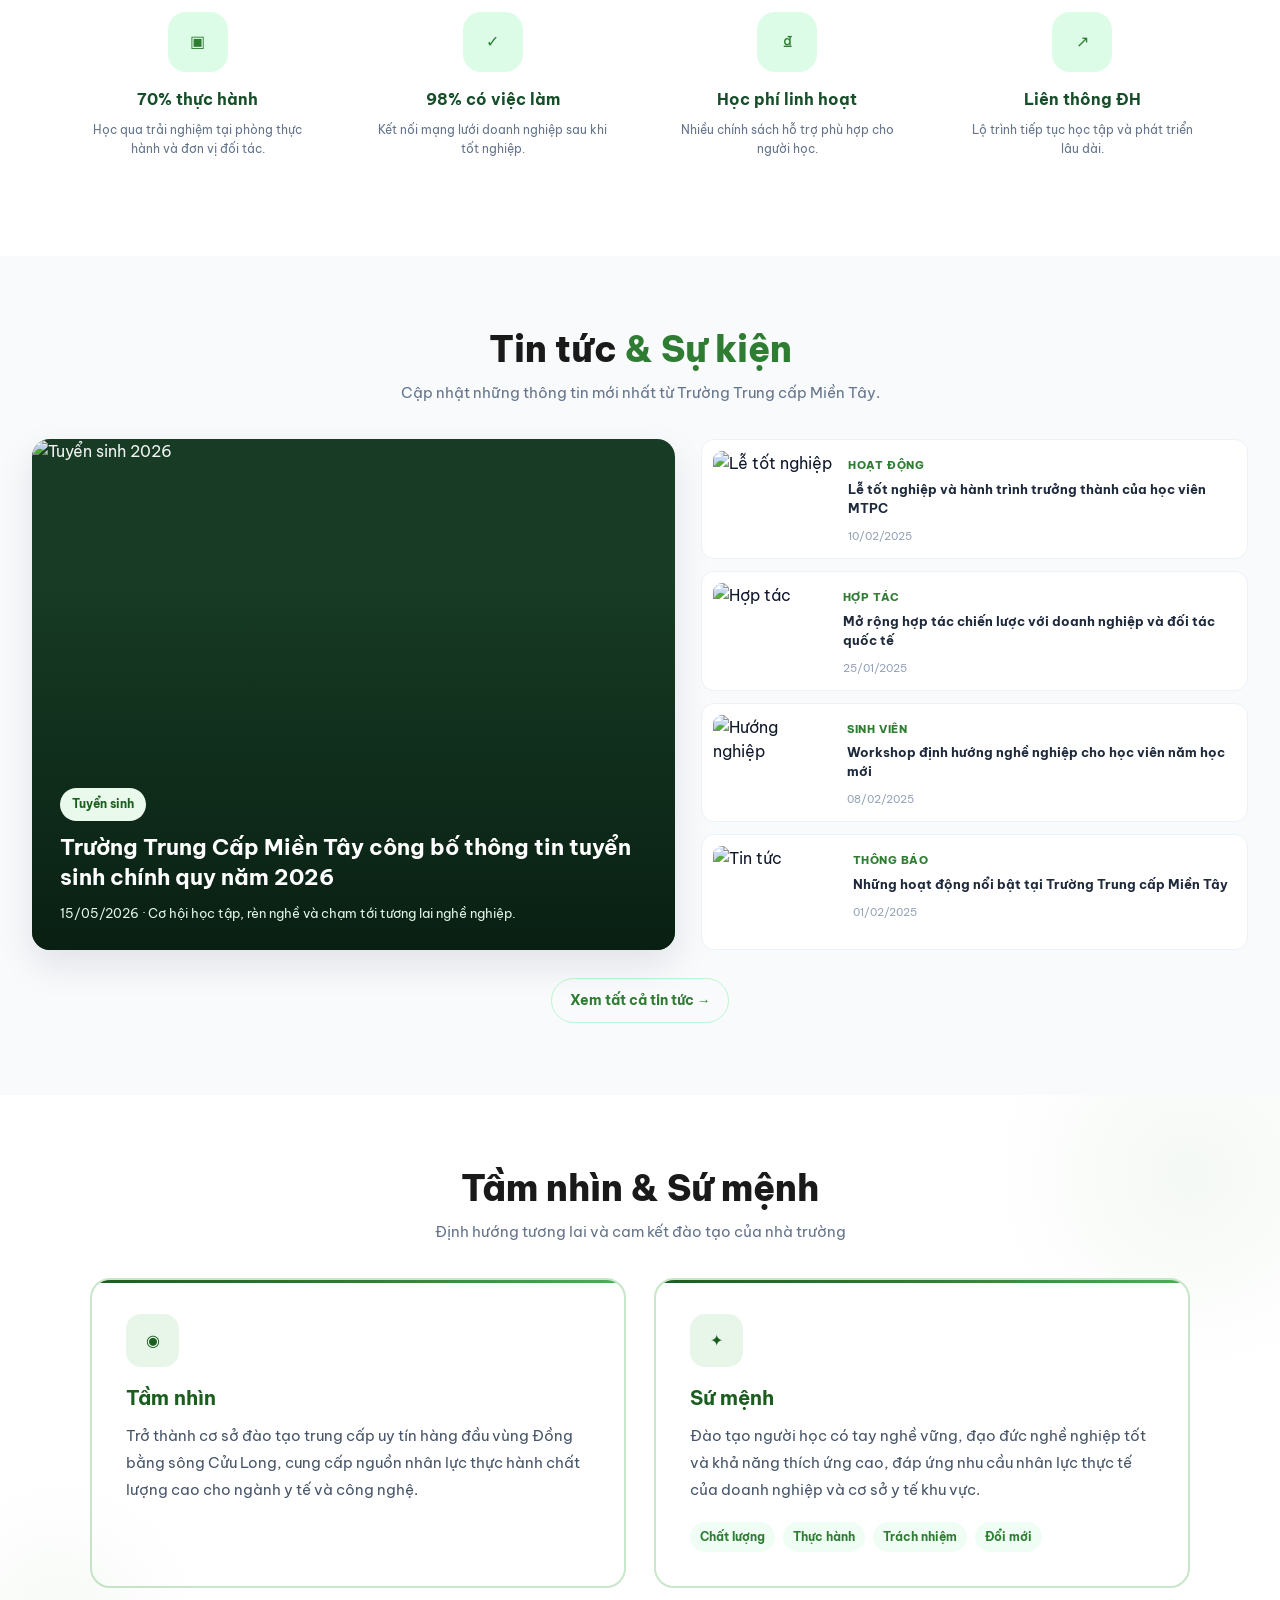
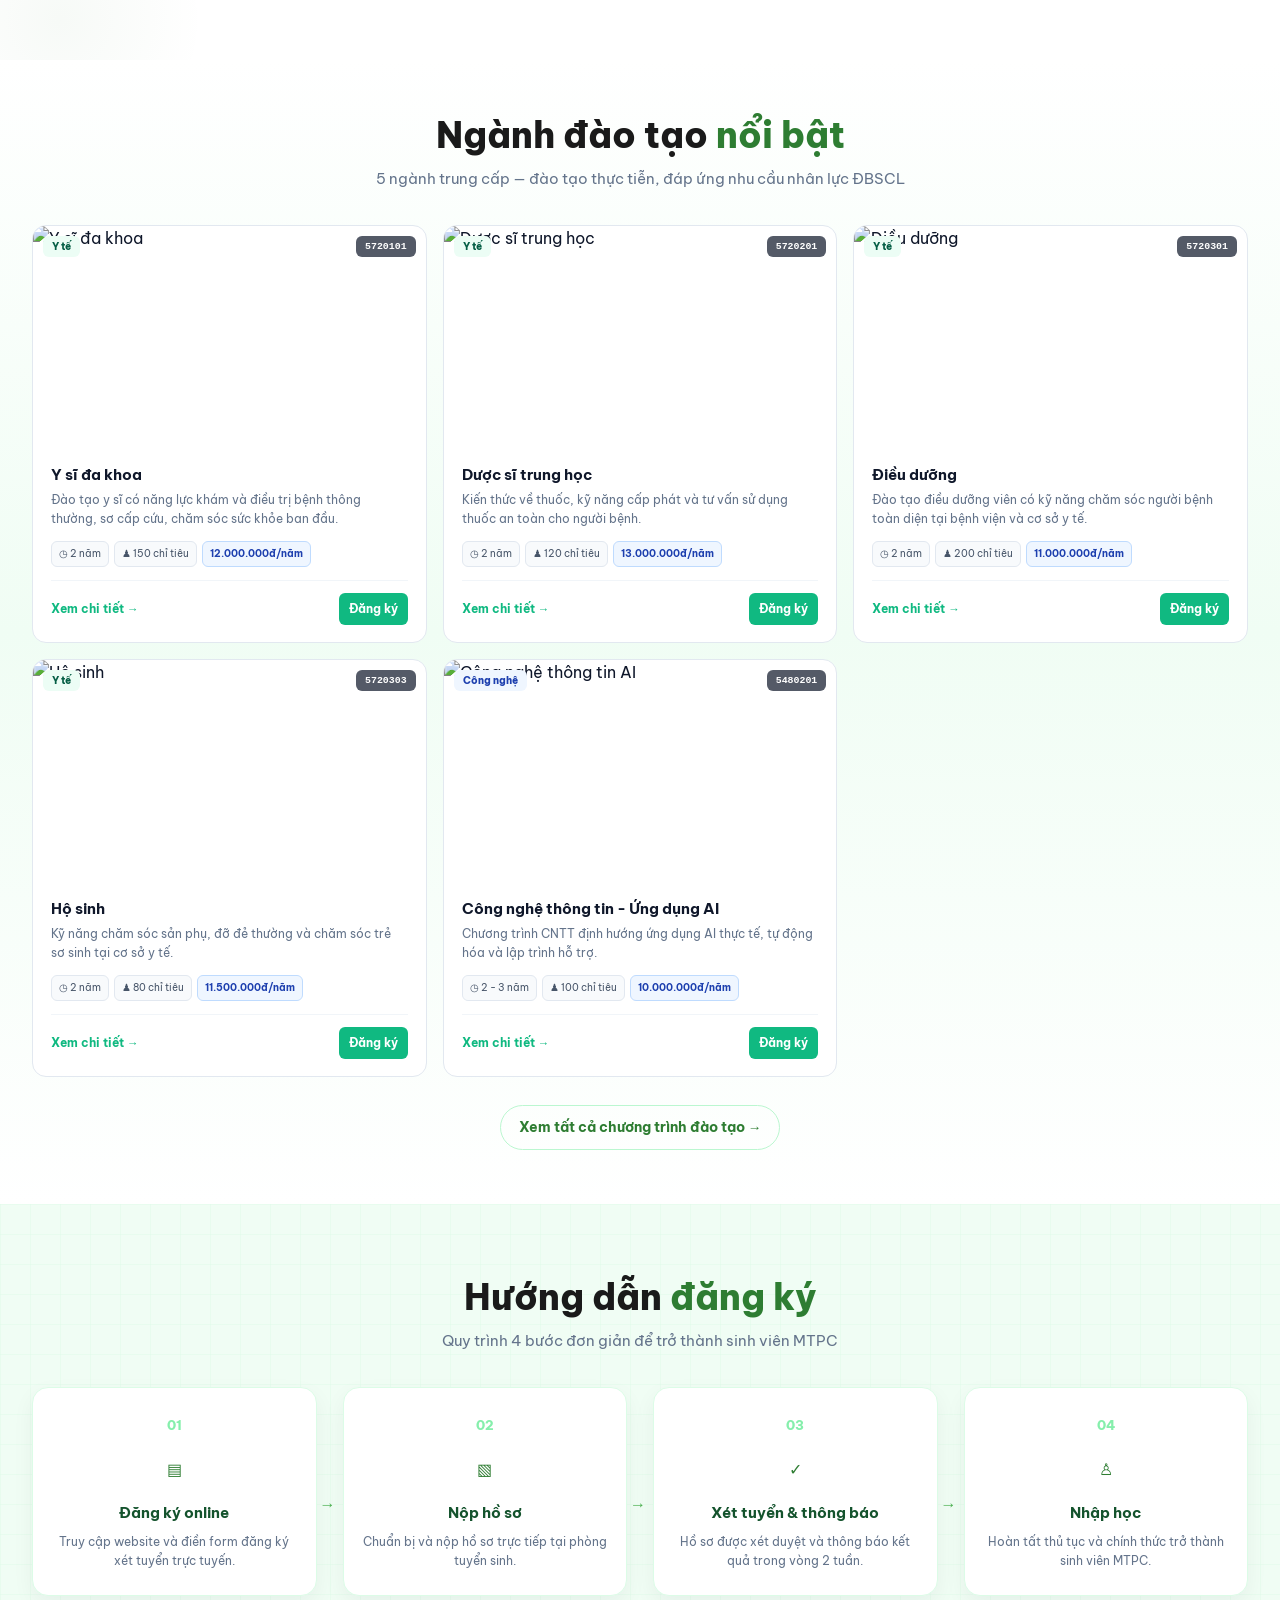
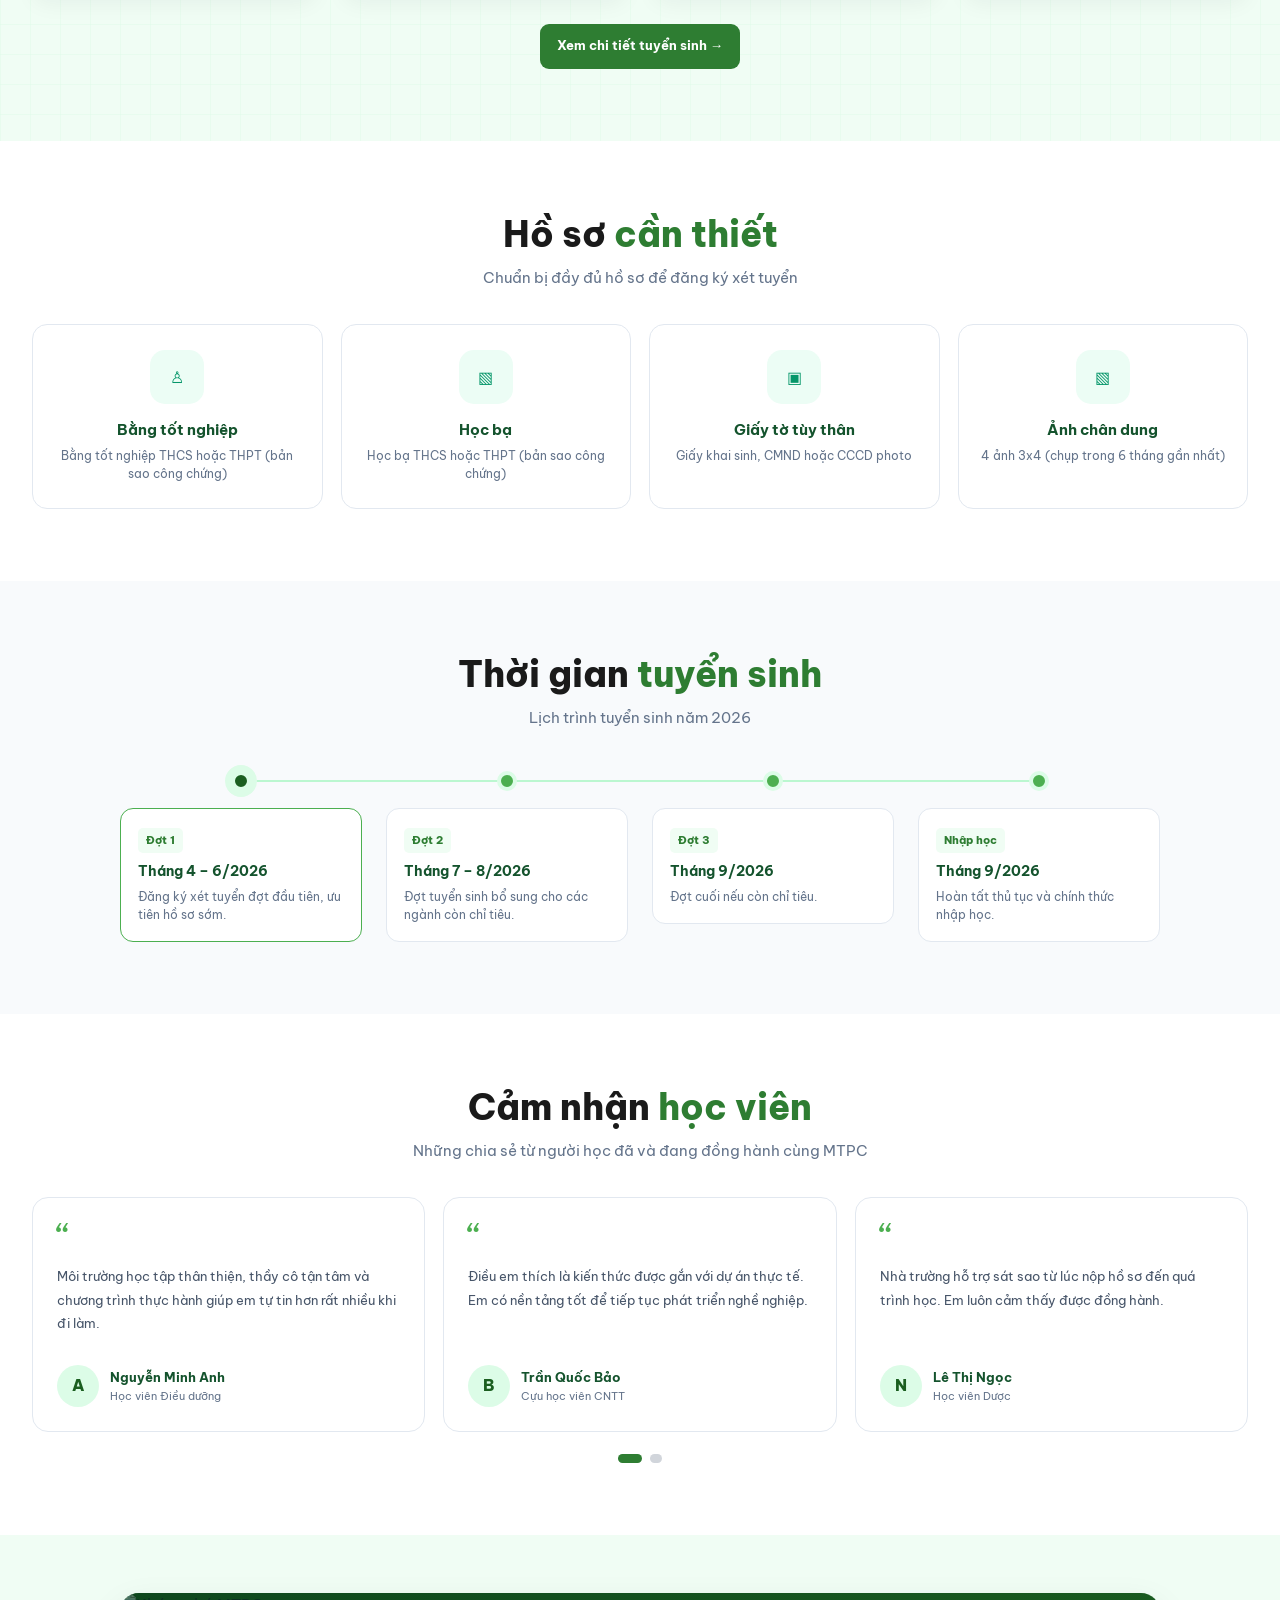
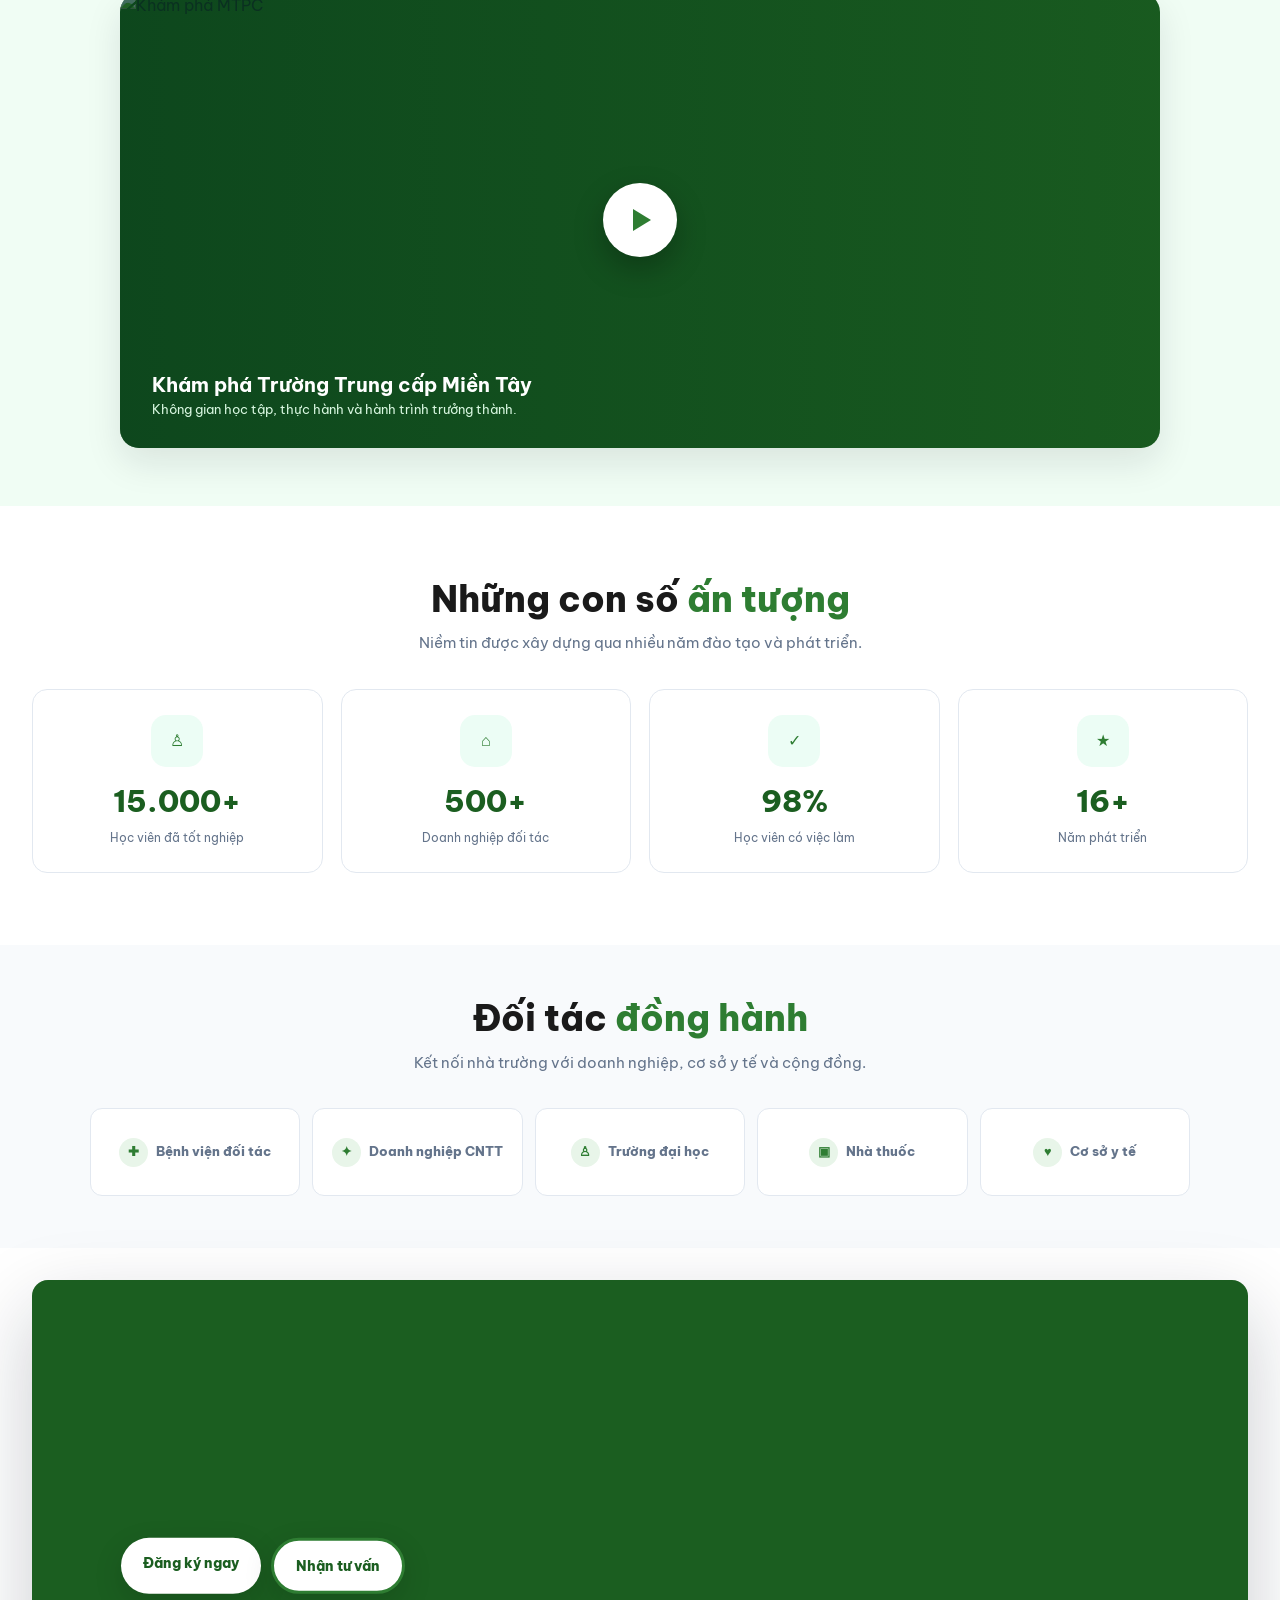
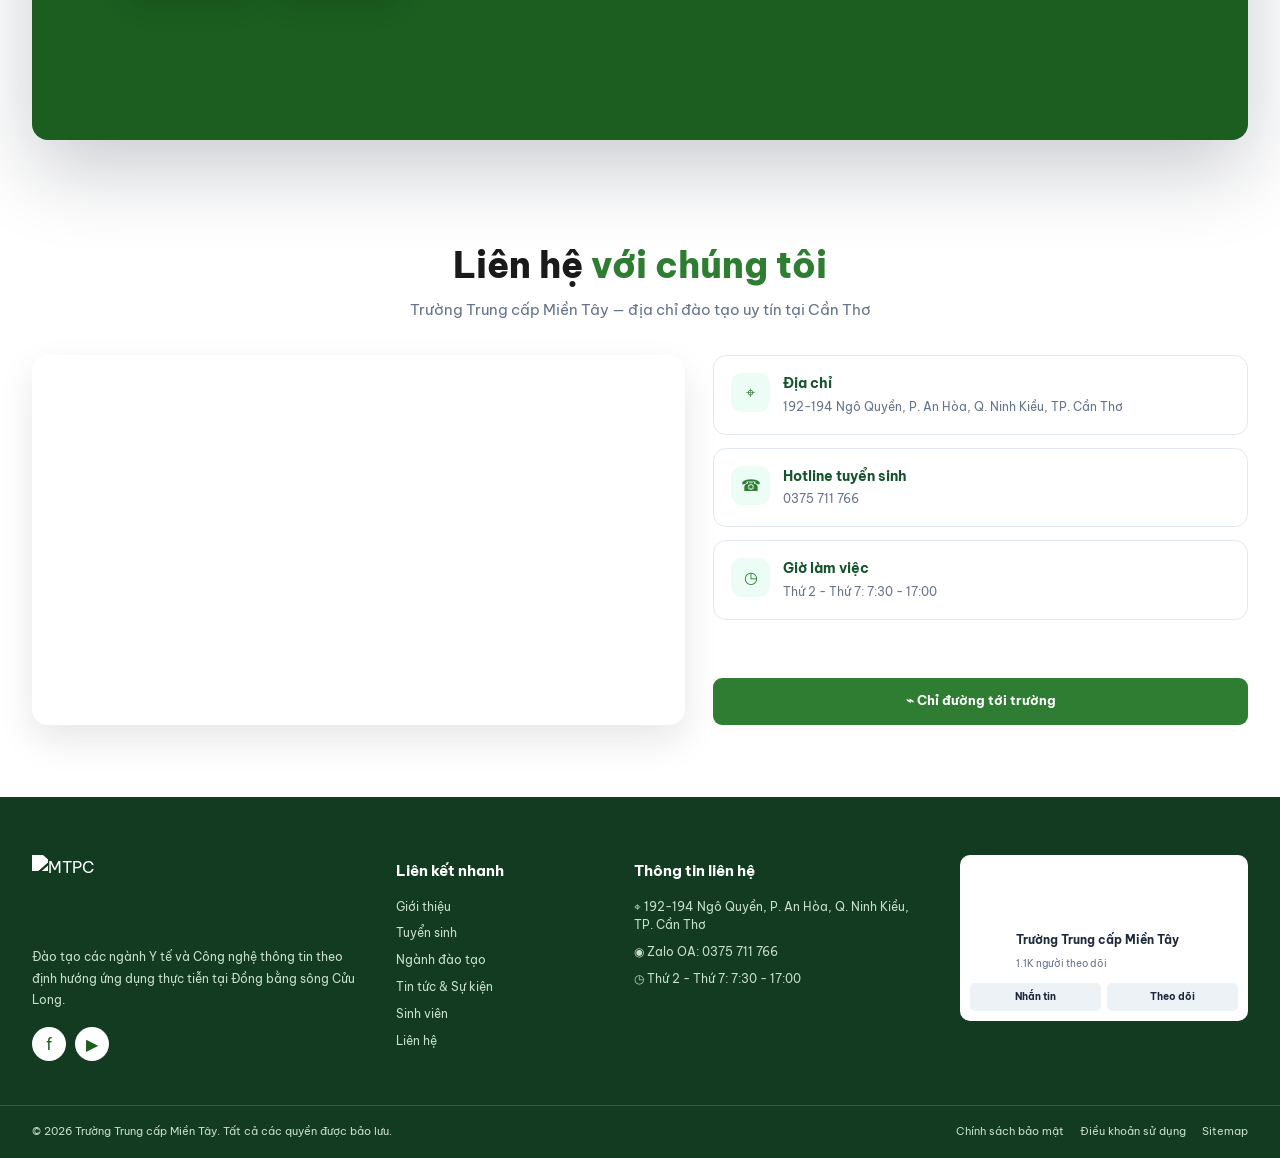
==== commit 2ddb977a: "Fix Agent orb startup layout" ====
--- a/index.html
+++ b/index.html
@@ -239,6 +239,15 @@
     .chat-launch{position:relative;z-index:1500;display:grid!important;place-items:center;width:44px;height:44px;padding:0;border:1px solid rgba(255,255,255,.82);border-radius:50%;background:rgba(245,255,247,.24);box-shadow:0 12px 30px rgba(12,51,29,.18),0 0 0 5px rgba(255,255,255,.1),inset 0 1px 0 rgba(255,255,255,.55),inset 0 -8px 16px rgba(20,85,44,.12);color:#145a32;font-size:0;opacity:1!important;visibility:visible!important;backdrop-filter:blur(16px) saturate(1.08);-webkit-backdrop-filter:blur(16px) saturate(1.08);transition:transform .25s cubic-bezier(.2,.8,.2,1),background .25s ease,border-color .25s ease,box-shadow .25s ease}.chat-launch:after{content:"";position:absolute;inset:6px;border:1px solid rgba(255,255,255,.32);border-radius:50%;pointer-events:none}.chat-launch:before{display:none}.chat-launch .chat-launch-icon{display:block;width:15px;height:15px;fill:none;stroke:currentColor;stroke-width:1.9;stroke-linecap:round;stroke-linejoin:round;transition:transform .25s cubic-bezier(.2,.8,.2,1)}.chat-launch:hover{border-color:rgba(255,255,255,.98);background:rgba(255,255,255,.38);box-shadow:0 15px 34px rgba(12,51,29,.24),0 0 0 6px rgba(255,255,255,.13),inset 0 1px 0 rgba(255,255,255,.72),inset 0 -8px 16px rgba(20,85,44,.1);transform:translateX(-50%) translateY(-3px)}.chat-launch.is-open .chat-launch-icon{transform:rotate(180deg)}.chat-launch:focus-visible{outline:2px solid rgba(198,255,208,.95);outline-offset:5px}
     @media(max-width:600px){.chat-launch{width:40px;height:40px}.chat-launch:after{inset:5px}.chat-launch:before{width:8px;height:8px}}
   </style>
+  <style id="agent-stable-orb-layout">
+    /* Match Admin: keep the public website usable until the assistant is opened. */
+    #aiEntryPrompt{display:none!important}
+    #chatLaunch{display:none!important}
+    #aiWelcome .ai-welcome-suggestions,#aiWelcome .ai-welcome-form,#aiWelcome .ai-welcome-note{display:none!important}
+    #aiWelcome:not(.is-hidden) #aiLiveTextForm{opacity:1;visibility:visible;pointer-events:auto;transform:translateX(-50%)}
+    #aiReopen{right:24px;bottom:24px;z-index:1500;width:74px;height:74px}
+    @media(max-width:600px){#aiReopen{right:16px;bottom:16px;width:62px;height:62px}}
+  </style>
 </head>
 <body>
   <header class="header-modern" id="siteHeader">
@@ -327,7 +336,7 @@
 
   <button class="scroll-top" id="scrollTop" aria-label="Lên đầu trang">↑</button>
   <div class="floating-social"><a class="social-float" href="#" aria-label="Facebook"><img src="mtpc-assets/facebook-f-logo.webp" alt="Facebook"></a><a class="social-float" href="https://zalo.me/0375711766" aria-label="Zalo"><img src="mtpc-assets/Icon_of_Zalo.svg.webp" alt="Zalo"></a></div>
-  <div class="ai-entry-prompt" id="aiEntryPrompt" role="dialog" aria-modal="true" aria-labelledby="aiEntryTitle"><div class="ai-entry-card"><h2 class="ai-entry-title" id="aiEntryTitle">Chào bạn đến với <span>Trung cấp Miền Tây</span></h2></div></div>
+  <div class="ai-entry-prompt is-hidden" id="aiEntryPrompt" role="dialog" aria-modal="true" aria-labelledby="aiEntryTitle"><div class="ai-entry-card"><h2 class="ai-entry-title" id="aiEntryTitle">Chào bạn đến với <span>Trung cấp Miền Tây</span></h2></div></div>
   <section class="ai-welcome is-hidden" id="aiWelcome" aria-label="Trợ lý tuyển sinh Nhi"><div class="ai-welcome-card"><img class="ai-school-logo" src="mtpc-assets/logo.png" alt="Trường Trung cấp Miền Tây"><div class="ai-welcome-intro"><p class="ai-welcome-eyebrow"><i></i>TRỢ LÝ TUYỂN SINH MTPC</p><h2>Xin chào, <span>mình là Nhi</span></h2><p class="ai-welcome-lead">Trợ lý tuyển sinh AI của Trường Trung cấp Miền Tây.</p></div><div class="ai-welcome-orb-side"><div class="ai-orb-stage" aria-hidden="true"><div class="ai-orb"><span class="ai-orb-mark">N</span></div></div></div><div class="ai-live-transcript" id="aiLiveTranscript" aria-live="polite" aria-label="Cuộc hội thoại với Nhi"></div><form class="ai-live-text-form" id="aiLiveTextForm"><input class="ai-live-text-input" id="aiLiveTextInput" autocomplete="off" placeholder="Nhập yêu cầu cho Nhi..."><button class="ai-live-text-send" type="submit" aria-label="Gửi yêu cầu">➜</button></form><div class="ai-welcome-status" id="aiWelcomeStatus">NHI ĐANG KẾT NỐI</div><form class="ai-welcome-form" id="aiWelcomeForm"><input id="aiWelcomeInput" autocomplete="off"><button class="ai-welcome-send" type="submit">➜</button></form><div class="ai-welcome-suggestions"><button type="button" data-ai-question="MTPC có những ngành nào?">Ngành học</button></div><button class="ai-welcome-skip" id="aiWelcomeSkip" type="button" aria-label="Đóng trợ lý và xem website">Xem website</button><p class="ai-welcome-note"><span>●</span></p></div></section>
   <button class="ai-reopen" id="aiReopen" type="button" aria-label="Mở lại trợ lý Nhi"><span class="ai-reopen-core"><i></i><i></i><i></i><i></i></span></button>
   <button class="chat-launch" id="chatLaunch" type="button" aria-label="Mở trò chuyện với Nhi" aria-controls="aiLiveTextForm" aria-expanded="false"><svg class="chat-launch-icon" viewBox="0 0 24 24" aria-hidden="true"><path d="m6 9 6 6 6-6"></path></svg></button>
@@ -775,7 +784,6 @@
       stage.addEventListener('click',activateOrb);
       stage.addEventListener('keydown',function(event){if(event.key==='Enter'||event.key===' '){event.preventDefault();activateOrb();}});
       skip.addEventListener('click',function(){shutdown();welcome.classList.add('is-hidden');});
-      window.setTimeout(function(){connectLive(false,true).catch(function(){});},650);
     })();
   </script>
 </body>
